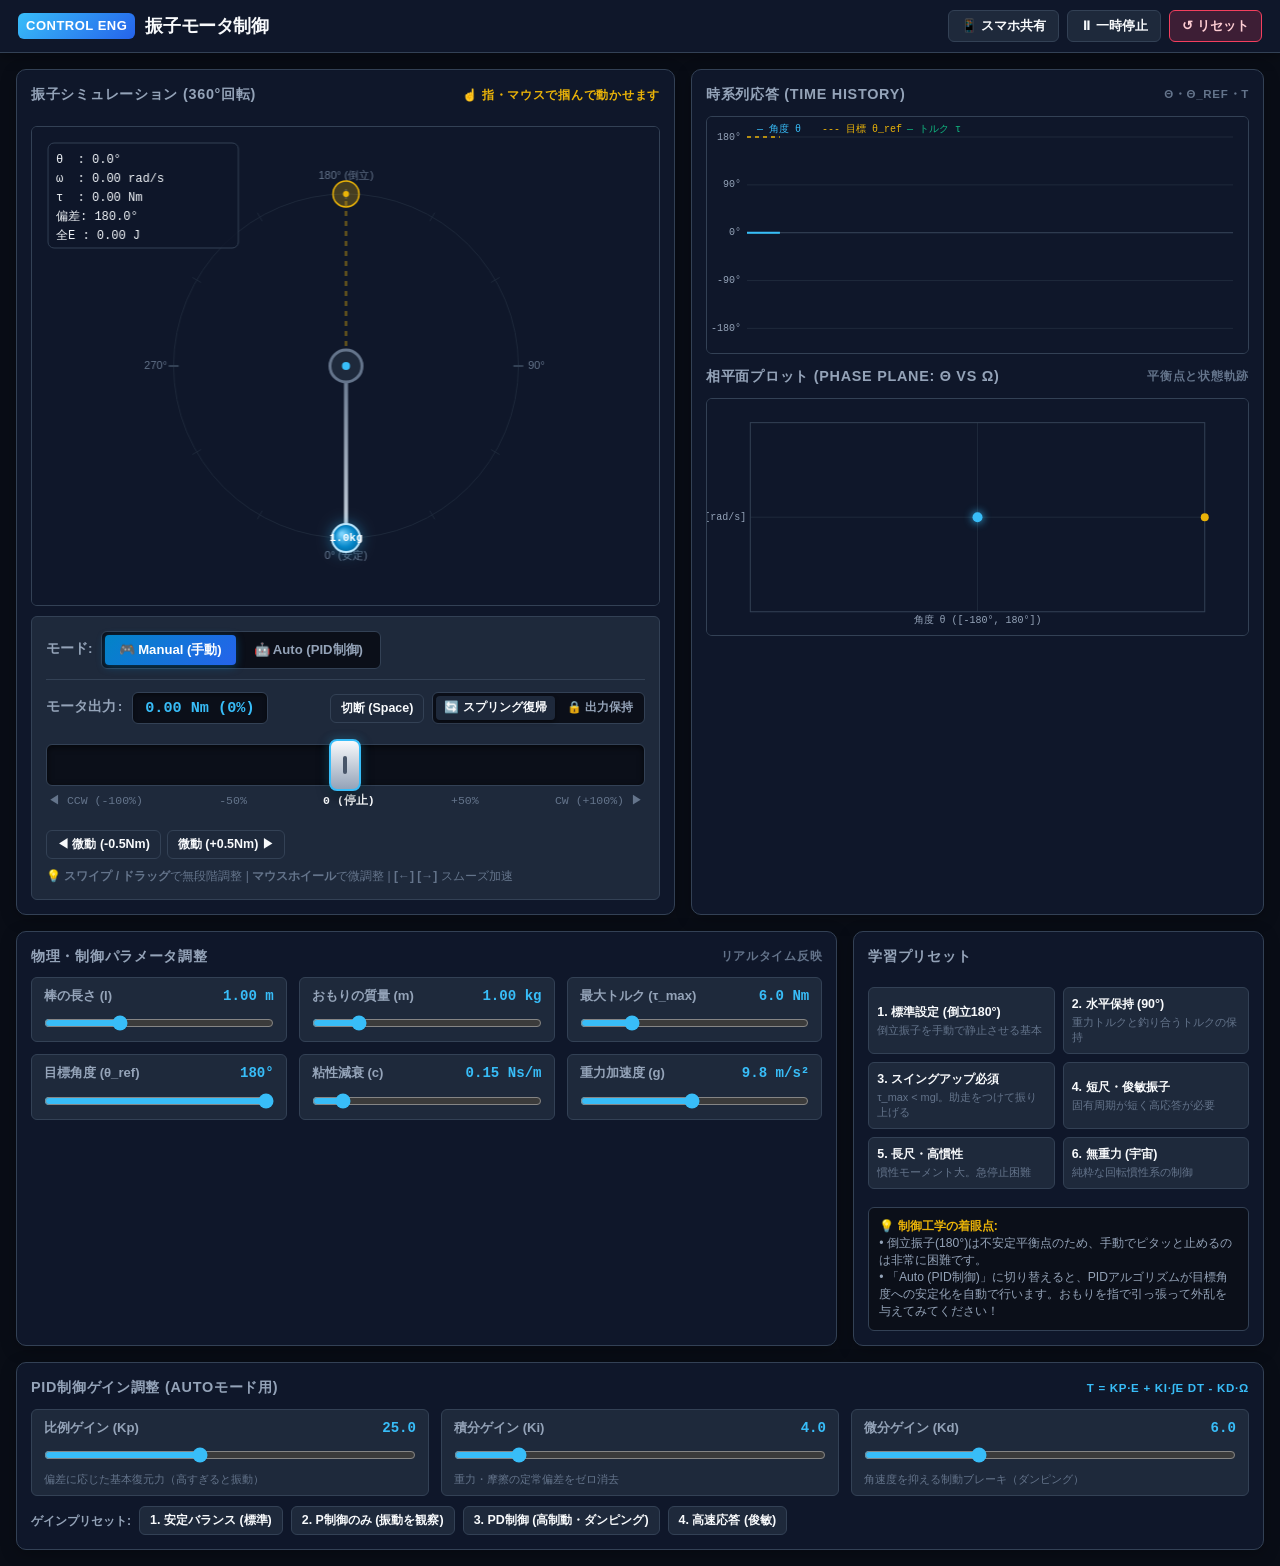
==== standalone.html @ 3f8421bb "feat: Manual / Auto (PID位置制御) モードおよびリアルタイムゲイン調整機能を追加" ====
<!DOCTYPE html>
<html lang="ja">
<head>
    <meta charset="UTF-8">
    <meta name="viewport" content="width=device-width, initial-scale=1.0, maximum-scale=1.0, user-scalable=no">
    <meta name="theme-color" content="#0f172a">
    <title>制御工学学習シミュレータ | 振子モータ制御</title>
    <link rel="manifest" href="manifest.json">
    <style>
/* style.css - 制御工学学習用 振子モータ制御シミュレータ (PC & モバイル完全対応) */

:root {
    --bg-base: #090d16;
    --bg-surface: #0f172a;
    --bg-card: #1e293b;
    --bg-card-hover: #273549;
    --border: #334155;
    --border-highlight: #475569;
    
    --text-primary: #f8fafc;
    --text-secondary: #94a3b8;
    --text-muted: #64748b;

    --accent-blue: #38bdf8;
    --accent-green: #10b981;
    --accent-yellow: #eab308;
    --accent-red: #f43f5e;
    --accent-purple: #c084fc;

    --radius-sm: 6px;
    --radius-md: 10px;
    --radius-lg: 16px;

    --font-mono: "SF Mono", "Fira Code", "Courier New", monospace;
    --font-sans: -apple-system, BlinkMacSystemFont, "Segoe UI", Roboto, "Helvetica Neue", Arial, sans-serif;
}

* {
    box-sizing: border-box;
    margin: 0;
    padding: 0;
    -webkit-tap-highlight-color: transparent;
}

body {
    background-color: var(--bg-base);
    color: var(--text-primary);
    font-family: var(--font-sans);
    min-height: 100vh;
    display: flex;
    flex-direction: column;
    overflow-x: hidden;
    line-height: 1.5;
    touch-action: manipulation;
}

/* ヘッダー */
header {
    background: var(--bg-surface);
    border-bottom: 1px solid var(--border);
    padding: 10px 18px;
    display: flex;
    justify-content: space-between;
    align-items: center;
    box-shadow: 0 4px 12px rgba(0, 0, 0, 0.3);
    position: sticky;
    top: 0;
    z-index: 100;
}

.logo-container {
    display: flex;
    align-items: center;
    gap: 10px;
}

.logo-badge {
    background: linear-gradient(135deg, var(--accent-blue), #2563eb);
    color: #ffffff;
    font-weight: 800;
    font-size: 13px;
    padding: 3px 8px;
    border-radius: var(--radius-sm);
    letter-spacing: 0.5px;
}

h1 {
    font-size: 1.15rem;
    font-weight: 700;
    letter-spacing: -0.02em;
}

.header-actions {
    display: flex;
    gap: 8px;
    align-items: center;
}

.btn {
    background: var(--bg-card);
    color: var(--text-primary);
    border: 1px solid var(--border);
    padding: 6px 12px;
    border-radius: var(--radius-sm);
    font-size: 0.82rem;
    font-weight: 600;
    cursor: pointer;
    transition: all 0.15s ease;
    display: inline-flex;
    align-items: center;
    gap: 6px;
    user-select: none;
}

.btn:hover {
    background: var(--bg-card-hover);
    border-color: var(--border-highlight);
}

.btn:active {
    transform: translateY(1px);
}

.btn-primary {
    background: #0284c7;
    border-color: #38bdf8;
}

.btn-danger {
    background: rgba(244, 63, 94, 0.2);
    border-color: var(--accent-red);
    color: #fecdd3;
}

/* モーダル */
.modal-backdrop {
    position: fixed;
    top: 0;
    left: 0;
    width: 100vw;
    height: 100vh;
    background: rgba(0, 0, 0, 0.7);
    backdrop-filter: blur(4px);
    display: flex;
    justify-content: center;
    align-items: center;
    z-index: 1000;
}

.modal-card {
    background: var(--bg-surface);
    border: 1px solid var(--border);
    border-radius: var(--radius-md);
    padding: 20px;
    max-width: 360px;
    width: 90%;
    box-shadow: 0 10px 30px rgba(0, 0, 0, 0.6);
}

.modal-header {
    display: flex;
    justify-content: space-between;
    align-items: center;
    margin-bottom: 12px;
}

.btn-close {
    background: transparent;
    border: none;
    color: var(--text-muted);
    font-size: 1.4rem;
    cursor: pointer;
    line-height: 1;
}

.btn-close:hover {
    color: var(--text-primary);
}

.qr-image-wrapper {
    display: flex;
    justify-content: center;
    align-items: center;
    padding: 10px;
}

/* モバイル用タブナビゲーション（スマホ表示時に表示） */
.mobile-nav-tabs {
    display: none;
    background: var(--bg-surface);
    border-bottom: 1px solid var(--border);
    padding: 6px 12px;
    gap: 6px;
    position: sticky;
    top: 53px;
    z-index: 90;
}

.mobile-tab-btn {
    flex: 1;
    padding: 8px 4px;
    font-size: 0.85rem;
    font-weight: 700;
    background: transparent;
    border: 1px solid transparent;
    color: var(--text-secondary);
    border-radius: var(--radius-sm);
    cursor: pointer;
    text-align: center;
    transition: all 0.15s ease;
}

.mobile-tab-btn.active {
    background: var(--bg-card);
    border-color: var(--accent-blue);
    color: var(--accent-blue);
    box-shadow: 0 2px 8px rgba(0, 0, 0, 0.3);
}

/* メインレイアウト */
.app-container {
    flex: 1;
    display: grid;
    grid-template-columns: 1.15fr 1fr;
    grid-template-rows: auto auto;
    gap: 16px;
    padding: 16px;
    max-width: 1600px;
    margin: 0 auto;
    width: 100%;
}

/* カード共通 */
.card {
    background: var(--bg-surface);
    border: 1px solid var(--border);
    border-radius: var(--radius-md);
    padding: 14px;
    display: flex;
    flex-direction: column;
    box-shadow: 0 4px 16px rgba(0, 0, 0, 0.25);
    position: relative;
    overflow: hidden;
}

.card-title {
    font-size: 0.9rem;
    font-weight: 700;
    color: var(--text-secondary);
    text-transform: uppercase;
    letter-spacing: 0.05em;
    margin-bottom: 10px;
    display: flex;
    justify-content: space-between;
    align-items: center;
}

/* シミュレータエリア */
.sim-section {
    display: flex;
    flex-direction: column;
    gap: 10px;
}

.canvas-wrapper {
    position: relative;
    width: 100%;
    height: 480px;
    background: #0f172a;
    border-radius: var(--radius-sm);
    overflow: hidden;
    border: 1px solid var(--border);
    touch-action: none; /* 指ドラッグ時の画面スクロールを抑止 */
}

canvas#simCanvas {
    width: 100%;
    height: 100%;
    display: block;
    cursor: grab;
}

canvas#simCanvas:active {
    cursor: grabbing;
}

/* トルク操作コントローラー (アナログパドル ＆ スライダー) */
.control-bar {
    background: var(--bg-card);
    border: 1px solid var(--border);
    border-radius: var(--radius-sm);
    padding: 14px;
    display: flex;
    flex-direction: column;
    gap: 12px;
    user-select: none;
}

/* モード切替バー: Manual vs Auto */
.drive-mode-bar {
    display: flex;
    justify-content: space-between;
    align-items: center;
    padding-bottom: 10px;
    border-bottom: 1px solid var(--border);
    flex-wrap: wrap;
    gap: 8px;
}

.drive-toggle-group {
    display: flex;
    gap: 4px;
    background: #0b0f19;
    padding: 3px;
    border-radius: var(--radius-sm);
    border: 1px solid var(--border);
}

.btn-drive {
    background: transparent;
    border: none;
    color: var(--text-secondary);
    padding: 6px 14px;
    border-radius: 4px;
    font-size: 0.82rem;
    font-weight: 700;
    cursor: pointer;
    transition: all 0.15s ease;
}

.btn-drive:hover {
    color: var(--text-primary);
}

.btn-drive.active {
    background: linear-gradient(135deg, #0284c7, #2563eb);
    color: #ffffff;
    box-shadow: 0 2px 8px rgba(2, 132, 199, 0.4);
}

.pid-status-badge {
    display: inline-flex;
    align-items: center;
    gap: 6px;
    font-size: 0.76rem;
    font-weight: 700;
    color: #34d399;
    background: rgba(16, 185, 129, 0.15);
    border: 1px solid rgba(16, 185, 129, 0.4);
    padding: 3px 10px;
    border-radius: 12px;
}

.pulse-dot {
    width: 8px;
    height: 8px;
    background: #10b981;
    border-radius: 50%;
    animation: pulse 1.5s infinite;
}

@keyframes pulse {
    0% { transform: scale(0.95); opacity: 0.8; }
    50% { transform: scale(1.3); opacity: 1; box-shadow: 0 0 8px #10b981; }
    100% { transform: scale(0.95); opacity: 0.8; }
}

.slider-header-row {
    display: flex;
    justify-content: space-between;
    align-items: center;
    flex-wrap: wrap;
    gap: 8px;
}

.slider-title-group {
    display: flex;
    align-items: center;
    gap: 8px;
}

.torque-meter-label {
    font-family: var(--font-mono);
    font-size: 0.85rem;
    font-weight: 700;
    color: var(--text-secondary);
}

.torque-val-badge {
    background: #0b0f19;
    border: 1px solid var(--border);
    color: var(--accent-blue);
    font-family: var(--font-mono);
    font-size: 0.95rem;
    font-weight: 800;
    padding: 4px 12px;
    border-radius: var(--radius-sm);
    min-width: 130px;
    text-align: center;
    box-shadow: inset 0 2px 4px rgba(0, 0, 0, 0.4);
}

.torque-val-badge.ccw {
    color: #34d399;
    border-color: rgba(16, 185, 129, 0.4);
}

.torque-val-badge.cw {
    color: #fb7185;
    border-color: rgba(244, 63, 94, 0.4);
}

.slider-mode-group {
    display: flex;
    align-items: center;
    gap: 8px;
}

.btn-sm {
    padding: 5px 10px;
    font-size: 0.78rem;
}

/* メインのタッチ・ドラッグスライダー領域 */
.slider-touch-area {
    padding: 8px 0;
    cursor: pointer;
    touch-action: none; /* スマホでのスワイプ時にブラウザスクロールをブロック */
}

.slider-track {
    height: 42px;
    background: #0b0f19;
    border-radius: var(--radius-sm);
    position: relative;
    border: 1.5px solid var(--border);
    box-shadow: inset 0 2px 6px rgba(0, 0, 0, 0.6);
    overflow: visible;
}

.slider-zero-line {
    position: absolute;
    left: 50%;
    top: 0;
    bottom: 0;
    width: 2px;
    background: #94a3b8;
    z-index: 2;
    transform: translateX(-50%);
}

.gauge-fill {
    position: absolute;
    top: 0;
    bottom: 0;
    width: 0%;
    left: 50%;
    z-index: 1;
    border-radius: 4px;
}

.gauge-fill.ccw {
    background: linear-gradient(90deg, rgba(5, 150, 105, 0.3), #10b981);
    box-shadow: 0 0 12px rgba(16, 185, 129, 0.5);
}

.gauge-fill.cw {
    background: linear-gradient(270deg, rgba(225, 29, 72, 0.3), #f43f5e);
    box-shadow: 0 0 12px rgba(244, 63, 94, 0.5);
}

/* スライダードラッグつまみ (ノブ) */
.slider-thumb {
    position: absolute;
    top: -6px;
    bottom: -6px;
    width: 32px;
    left: 50%;
    transform: translateX(-50%);
    background: linear-gradient(180deg, #f8fafc, #94a3b8);
    border: 2px solid var(--accent-blue);
    border-radius: 8px;
    box-shadow: 0 4px 12px rgba(0, 0, 0, 0.7), 0 0 10px rgba(56, 189, 248, 0.4);
    cursor: grab;
    z-index: 10;
    display: flex;
    justify-content: center;
    align-items: center;
    transition: transform 0.05s ease, border-color 0.15s ease, box-shadow 0.15s ease;
}

.slider-thumb.dragging {
    cursor: grabbing;
    border-color: #fef08a;
    box-shadow: 0 4px 16px rgba(0, 0, 0, 0.8), 0 0 18px #eab308;
    transform: translateX(-50%) scale(1.08);
}

.thumb-grip {
    width: 4px;
    height: 18px;
    background: #475569;
    border-radius: 2px;
}

.slider-scale-labels {
    display: flex;
    justify-content: space-between;
    font-size: 0.72rem;
    color: var(--text-muted);
    font-family: var(--font-mono);
    margin-top: 6px;
    padding: 0 2px;
}

.slider-footer-row {
    display: flex;
    justify-content: space-between;
    align-items: center;
    flex-wrap: wrap;
    gap: 8px;
    font-size: 0.76rem;
}

.nudge-buttons {
    display: flex;
    gap: 6px;
}

.control-hints {
    color: var(--text-muted);
    font-size: 0.75rem;
}

kbd {
    background: #0b0f19;
    border: 1px solid var(--border);
    padding: 2px 5px;
    border-radius: 4px;
    font-family: var(--font-mono);
    color: var(--text-secondary);
}

/* グラフ・ダッシュボードエリア */
.charts-section {
    display: flex;
    flex-direction: column;
    gap: 12px;
}

.chart-box {
    display: flex;
    flex-direction: column;
    min-height: 240px;
    height: 270px;
}

.chart-canvas-wrapper {
    flex: 1;
    min-height: 200px;
    height: 220px;
    position: relative;
    background: #0f172a;
    border-radius: var(--radius-sm);
    border: 1px solid var(--border);
    overflow: hidden;
}

canvas#timeCanvas, canvas#phaseCanvas {
    position: absolute;
    top: 0;
    left: 0;
    width: 100%;
    height: 100%;
    display: block;
}

/* 下部: パラメータ設定パネル */
.settings-section {
    grid-column: 1 / -1;
    display: grid;
    grid-template-columns: 2fr 1fr;
    gap: 16px;
}

.param-grid {
    display: grid;
    grid-template-columns: repeat(auto-fit, minmax(220px, 1fr));
    gap: 12px;
}

.param-item {
    background: var(--bg-card);
    border: 1px solid var(--border);
    border-radius: var(--radius-sm);
    padding: 8px 12px;
    display: flex;
    flex-direction: column;
    gap: 6px;
}

.param-header {
    display: flex;
    justify-content: space-between;
    align-items: baseline;
}

.param-name {
    font-size: 0.82rem;
    font-weight: 600;
    color: var(--text-secondary);
}

.param-value {
    font-family: var(--font-mono);
    font-size: 0.88rem;
    font-weight: 700;
    color: var(--accent-blue);
}

.param-slider-row {
    display: flex;
    align-items: center;
    gap: 10px;
}

input[type="range"] {
    flex: 1;
    height: 20px;
    accent-color: var(--accent-blue);
    cursor: pointer;
}

/* プリセットパネル */
.preset-panel {
    display: flex;
    flex-direction: column;
    gap: 10px;
}

.preset-list {
    display: grid;
    grid-template-columns: 1fr 1fr;
    gap: 8px;
}

.btn-preset {
    background: var(--bg-card);
    border: 1px solid var(--border);
    color: var(--text-primary);
    padding: 8px;
    border-radius: var(--radius-sm);
    font-size: 0.78rem;
    text-align: left;
    cursor: pointer;
    transition: all 0.15s ease;
}

.btn-preset:hover {
    background: var(--bg-card-hover);
    border-color: var(--accent-blue);
}

.btn-preset .preset-name {
    font-weight: 700;
    display: block;
    margin-bottom: 2px;
}

.btn-preset .preset-desc {
    font-size: 0.68rem;
    color: var(--text-muted);
}

/* モード切り替えスイッチ */
.mode-toggle-group {
    display: flex;
    gap: 4px;
    background: #0b0f19;
    padding: 3px;
    border-radius: var(--radius-sm);
    border: 1px solid var(--border);
}

.btn-mode {
    background: transparent;
    border: none;
    color: var(--text-secondary);
    padding: 4px 8px;
    border-radius: 4px;
    font-size: 0.74rem;
    font-weight: 600;
    cursor: pointer;
}

.btn-mode.active {
    background: var(--bg-card);
    color: var(--text-primary);
    box-shadow: 0 2px 4px rgba(0, 0, 0, 0.4);
}

/* ========================================================
   📱 スマートフォン・タブレット向けレスポンシブスタイル
   ======================================================== */
@media (max-width: 860px) {
    body {
        padding-bottom: 30px;
    }

    header {
        padding: 8px 14px;
    }

    h1 {
        font-size: 1.0rem;
    }

    .mobile-nav-tabs {
        display: flex;
        position: sticky;
        top: 0;
        z-index: 100;
        background: rgba(15, 23, 42, 0.95);
        backdrop-filter: blur(8px);
    }

    .app-container {
        display: flex;
        flex-direction: column;
        gap: 16px;
        padding: 10px;
    }

    /* スマホでも全セクションを常時表示（サイズ0pxバグを根本解決） */
    .tab-section {
        display: flex !important;
        scroll-margin-top: 55px;
    }

    /* シミュレータ画面のスマホ最適化 */
    .canvas-wrapper {
        height: 44vh;
        min-height: 250px;
        max-height: 380px;
    }

    .slider-track {
        height: 46px;
    }

    .slider-thumb {
        width: 38px;
        top: -4px;
        bottom: -4px;
    }

    .slider-footer-row {
        flex-direction: column;
        align-items: stretch;
    }

    .nudge-buttons {
        width: 100%;
    }

    .nudge-buttons .btn {
        flex: 1;
        padding: 8px;
    }

    /* グラフセクションのスマホ最適化 */
    .charts-section {
        gap: 14px;
    }

    .chart-box {
        min-height: 220px;
        height: 240px;
    }

    .chart-canvas-wrapper {
        min-height: 180px;
        height: 190px;
    }

    /* 設定セクションのスマホ最適化 */
    .settings-section {
        display: flex;
        flex-direction: column;
        gap: 12px;
    }

    .preset-list {
        grid-template-columns: 1fr;
    }
}

</style>
</head>
<body>
    <!-- ヘッダー -->
    <header>
        <div class="logo-container">
            <span class="logo-badge">CONTROL ENG</span>
            <h1>振子モータ制御</h1>
        </div>
        <div class="header-actions">
            <button id="btn-share-mobile" class="btn" title="スマホでアクセスするためのQRコードを表示">📱 スマホ共有</button>
            <button id="btn-pause" class="btn">⏸ 一時停止</button>
            <button id="btn-reset" class="btn btn-danger">↺ リセット</button>
        </div>
    </header>

    <!-- スマホ接続用QRコードモーダル -->
    <div id="qr-modal" class="modal-backdrop" style="display: none;">
        <div class="modal-card">
            <div class="modal-header">
                <h3>📱 スマホからアクセス</h3>
                <button id="btn-close-modal" class="btn-close">&times;</button>
            </div>
            <div class="modal-body">
                <p style="font-size: 0.85rem; color: var(--text-secondary); margin-bottom: 12px;">
                    スマートフォンのカメラで以下のQRコードを読み取ると、アプリが開きます。
                </p>
                <div class="qr-image-wrapper">
                    <img id="qr-code-img" src="" alt="QR Code" style="width: 180px; height: 180px; border-radius: 8px; background: #ffffff; padding: 6px;">
                </div>
                <div style="margin-top: 12px; display: flex; flex-direction: column; gap: 6px;">
                    <span style="font-size: 0.75rem; color: var(--text-muted);">接続URL:</span>
                    <div style="display: flex; gap: 6px;">
                        <input id="share-url-input" type="text" readonly style="flex: 1; background: #0b0f19; border: 1px solid var(--border); color: var(--text-primary); padding: 6px 10px; border-radius: 4px; font-family: var(--font-mono); font-size: 0.8rem;">
                        <button id="btn-copy-url" class="btn">コピー</button>
                    </div>
                </div>
                <div style="margin-top: 14px; padding: 8px 10px; background: #0b0f19; border-radius: 6px; font-size: 0.75rem; color: var(--text-muted); line-height: 1.4;">
                    ※ 同じWi-Fi（家庭内や大学・研究室）に接続しているスマホからアクセス可能です。<br>
                    ※ GitHub Pages等にアップロードすると、世界中どこからでもアクセスできるようになります。
                </div>
            </div>
        </div>
    </div>

    <!-- モバイル用ナビゲーションタブ（スマホ画面で表示） -->
    <nav class="mobile-nav-tabs">
        <button class="mobile-tab-btn active" data-tab="sim">🎮 振子操作</button>
        <button class="mobile-tab-btn" data-tab="charts">📈 応答グラフ</button>
        <button class="mobile-tab-btn" data-tab="settings">⚙️ 設定</button>
    </nav>

    <!-- メインコンテンツ -->
    <main class="app-container">
        <!-- セクション 1: 振子シミュレータ本体 -->
        <section id="tab-sim" class="card sim-section tab-section tab-active">
            <div class="card-title">
                <span>振子シミュレーション (360°回転)</span>
                <span style="font-size: 0.75rem; color: var(--accent-yellow);">☝️ 指・マウスで掴んで動かせます</span>
            </div>

            <!-- Canvas -->
            <div class="canvas-wrapper">
                <canvas id="simCanvas"></canvas>
            </div>

            <!-- トルク操作パネル (Manual / Auto PID ＆ アナログ連続スライダー) -->
            <div class="control-bar">
                <!-- モード切替バー: Manual (手動) vs Auto (PID自動制御) -->
                <div class="drive-mode-bar">
                    <div style="display: flex; align-items: center; gap: 8px;">
                        <span style="font-size: 0.85rem; font-weight: 700; color: var(--text-secondary);">モード:</span>
                        <div class="drive-toggle-group">
                            <button id="drive-manual" class="btn-drive active" title="人間による手動操作">🎮 Manual (手動)</button>
                            <button id="drive-auto" class="btn-drive" title="PIDコントローラによる目標角度への自動位置制御">🤖 Auto (PID制御)</button>
                        </div>
                    </div>
                    <div id="pid-status-badge" class="pid-status-badge" style="display: none;">
                        <span class="pulse-dot"></span> PID稼働中
                    </div>
                </div>

                <!-- ステータス ＆ 設定ヘッダー -->
                <div class="slider-header-row">
                    <div class="slider-title-group">
                        <span class="torque-meter-label">モータ出力:</span>
                        <span id="torque-val-text" class="torque-val-badge">0.00 Nm (0%)</span>
                    </div>

                    <div class="slider-mode-group">
                        <button id="btn-zero" class="btn btn-sm" title="トルクを即座にゼロにします">切断 (Space)</button>
                        <div class="mode-toggle-group" id="manual-mode-toggles">
                            <button id="mode-spring" class="btn-mode active" title="指・マウスを離すと中央(0Nm)に戻るジョイスティック風操作">🔄 スプリング復帰</button>
                            <button id="mode-hold" class="btn-mode" title="指・マウスを離してもその出力を保持するスロットル操作">🔒 出力保持</button>
                        </div>
                    </div>
                </div>

                <!-- メイン: インタラクティブ・アナログパドル（ドラッグ・スワイプ領域） -->
                <div class="slider-touch-area" id="torque-slider-area" title="マウスドラッグまたは指スワイプで連続的にトルクを調整できます">
                    <div class="slider-track" id="torque-slider-track">
                        <div class="slider-zero-line"></div>
                        <div id="gauge-fill" class="gauge-fill"></div>
                        <div id="torque-slider-thumb" class="slider-thumb">
                            <div class="thumb-grip"></div>
                        </div>
                    </div>

                    <!-- スケール目盛り -->
                    <div class="slider-scale-labels">
                        <span>◀ CCW (-100%)</span>
                        <span>-50%</span>
                        <span style="color: var(--text-primary); font-weight: 700;">0 (停止)</span>
                        <span>+50%</span>
                        <span>CW (+100%) ▶</span>
                    </div>
                </div>

                <!-- 補助ボタン & ヒント -->
                <div class="slider-footer-row">
                    <div class="nudge-buttons">
                        <button id="btn-nudge-left" class="btn btn-sm" title="少し左回転トルクを増やす">◀ 微動 (-0.5Nm)</button>
                        <button id="btn-nudge-right" class="btn btn-sm" title="少し右回転トルクを増やす">微動 (+0.5Nm) ▶</button>
                    </div>
                    <div class="control-hints">
                        💡 <b>スワイプ / ドラッグ</b>で無段階調整 | <b>マウスホイール</b>で微調整 | <b>[←] [→]</b> スムーズ加速
                    </div>
                </div>
            </div>
        </section>

        <!-- セクション 2: 制御工学ダッシュボード（時系列グラフ ＆ 相平面） -->
        <section id="tab-charts" class="card charts-section tab-section">
            <div class="chart-box">
                <div class="card-title">
                    <span>時系列応答 (Time History)</span>
                    <span style="font-size: 0.72rem; color: var(--text-muted);">θ・θ_ref・τ</span>
                </div>
                <div class="chart-canvas-wrapper">
                    <canvas id="timeCanvas"></canvas>
                </div>
            </div>

            <div class="chart-box">
                <div class="card-title">
                    <span>相平面プロット (Phase Plane: θ vs ω)</span>
                    <span style="font-size: 0.72rem; color: var(--text-muted);">平衡点と状態軌跡</span>
                </div>
                <div class="chart-canvas-wrapper">
                    <canvas id="phaseCanvas"></canvas>
                </div>
            </div>
        </section>

        <!-- セクション 3: パラメータ設定 & プリセット & 解説 -->
        <section id="tab-settings" class="settings-section tab-section">
            <!-- パラメータ変更スライダー -->
            <div class="card">
                <div class="card-title">
                    <span>物理・制御パラメータ調整</span>
                    <span style="font-size: 0.72rem; color: var(--text-muted);">リアルタイム反映</span>
                </div>
                <div class="param-grid">
                    <!-- 長さ l -->
                    <div class="param-item">
                        <div class="param-header">
                            <span class="param-name">棒の長さ (l)</span>
                            <span id="val-l" class="param-value">1.00 m</span>
                        </div>
                        <div class="param-slider-row">
                            <input id="param-l" type="range" min="0.3" max="2.5" step="0.05" value="1.0">
                        </div>
                    </div>

                    <!-- 質量 m -->
                    <div class="param-item">
                        <div class="param-header">
                            <span class="param-name">おもりの質量 (m)</span>
                            <span id="val-m" class="param-value">1.00 kg</span>
                        </div>
                        <div class="param-slider-row">
                            <input id="param-m" type="range" min="0.1" max="5.0" step="0.1" value="1.0">
                        </div>
                    </div>

                    <!-- 最大トルク tauMax -->
                    <div class="param-item">
                        <div class="param-header">
                            <span class="param-name">最大トルク (τ_max)</span>
                            <span id="val-tauMax" class="param-value">8.0 Nm</span>
                        </div>
                        <div class="param-slider-row">
                            <input id="param-tauMax" type="range" min="1.0" max="25.0" step="0.5" value="8.0">
                        </div>
                    </div>

                    <!-- 目標角度 targetDeg -->
                    <div class="param-item">
                        <div class="param-header">
                            <span class="param-name">目標角度 (θ_ref)</span>
                            <span id="val-targetDeg" class="param-value">180°</span>
                        </div>
                        <div class="param-slider-row">
                            <input id="param-targetDeg" type="range" min="-180" max="180" step="5" value="180">
                        </div>
                    </div>

                    <!-- 粘性減衰 c -->
                    <div class="param-item">
                        <div class="param-header">
                            <span class="param-name">粘性減衰 (c)</span>
                            <span id="val-c" class="param-value">0.15 Ns/m</span>
                        </div>
                        <div class="param-slider-row">
                            <input id="param-c" type="range" min="0.0" max="1.5" step="0.02" value="0.15">
                        </div>
                    </div>

                    <!-- 重力加速度 g -->
                    <div class="param-item">
                        <div class="param-header">
                            <span class="param-name">重力加速度 (g)</span>
                            <span id="val-g" class="param-value">9.8 m/s²</span>
                        </div>
                        <div class="param-slider-row">
                            <input id="param-g" type="range" min="0.0" max="20.0" step="0.2" value="9.8">
                        </div>
                    </div>
                </div>
            </div>

            <!-- プリセット & 制御工学ヒント -->
            <div class="card preset-panel">
                <div class="card-title">
                    <span>学習プリセット</span>
                </div>
                <div class="preset-list">
                    <button class="btn-preset" data-preset="default">
                        <span class="preset-name">1. 標準設定 (倒立180°)</span>
                        <span class="preset-desc">倒立振子を手動で静止させる基本</span>
                    </button>
                    <button class="btn-preset" data-preset="pendulum90">
                        <span class="preset-name">2. 水平保持 (90°)</span>
                        <span class="preset-desc">重力トルクと釣り合うトルクの保持</span>
                    </button>
                    <button class="btn-preset" data-preset="lowTorque">
                        <span class="preset-name">3. スイングアップ必須</span>
                        <span class="preset-desc">τ_max &lt; mgl。助走をつけて振り上げる</span>
                    </button>
                    <button class="btn-preset" data-preset="fastShort">
                        <span class="preset-name">4. 短尺・俊敏振子</span>
                        <span class="preset-desc">固有周期が短く高応答が必要</span>
                    </button>
                    <button class="btn-preset" data-preset="heavyLong">
                        <span class="preset-name">5. 長尺・高慣性</span>
                        <span class="preset-desc">慣性モーメント大。急停止困難</span>
                    </button>
                    <button class="btn-preset" data-preset="zeroG">
                        <span class="preset-name">6. 無重力 (宇宙)</span>
                        <span class="preset-desc">純粋な回転慣性系の制御</span>
                    </button>
                </div>

                <div style="margin-top: 8px; padding: 10px; background: #0b0f19; border-radius: var(--radius-sm); border: 1px solid var(--border); font-size: 0.76rem; color: var(--text-secondary); line-height: 1.4;">
                    <strong style="color: var(--accent-yellow);">💡 制御工学の着眼点:</strong><br>
                    • 倒立振子(180°)は不安定平衡点のため、手動でピタッと止めるのは非常に困難です。<br>
                    • 「Auto (PID制御)」に切り替えると、PIDアルゴリズムが目標角度への安定化を自動で行います。おもりを指で引っ張って外乱を与えてみてください！
                </div>
            </div>

            <!-- PID制御パラメータ調整カード -->
            <div class="card pid-panel" style="grid-column: 1 / -1;">
                <div class="card-title">
                    <span>PID制御ゲイン調整 (Autoモード用)</span>
                    <span style="font-size: 0.72rem; color: var(--accent-blue);">τ = Kp·e + Ki·∫e dt - Kd·ω</span>
                </div>
                <div class="param-grid">
                    <!-- Kp -->
                    <div class="param-item">
                        <div class="param-header">
                            <span class="param-name">比例ゲイン (Kp)</span>
                            <span id="val-kp" class="param-value">25.0</span>
                        </div>
                        <div class="param-slider-row">
                            <input id="param-kp" type="range" min="0.0" max="60.0" step="1.0" value="25.0">
                        </div>
                        <span style="font-size: 0.68rem; color: var(--text-muted);">偏差に応じた基本復元力（高すぎると振動）</span>
                    </div>

                    <!-- Ki -->
                    <div class="param-item">
                        <div class="param-header">
                            <span class="param-name">積分ゲイン (Ki)</span>
                            <span id="val-ki" class="param-value">4.0</span>
                        </div>
                        <div class="param-slider-row">
                            <input id="param-ki" type="range" min="0.0" max="25.0" step="0.5" value="4.0">
                        </div>
                        <span style="font-size: 0.68rem; color: var(--text-muted);">重力・摩擦の定常偏差をゼロ消去</span>
                    </div>

                    <!-- Kd -->
                    <div class="param-item">
                        <div class="param-header">
                            <span class="param-name">微分ゲイン (Kd)</span>
                            <span id="val-kd" class="param-value">6.0</span>
                        </div>
                        <div class="param-slider-row">
                            <input id="param-kd" type="range" min="0.0" max="20.0" step="0.5" value="6.0">
                        </div>
                        <span style="font-size: 0.68rem; color: var(--text-muted);">角速度を抑える制動ブレーキ（ダンピング）</span>
                    </div>
                </div>

                <!-- PIDゲインプリセット -->
                <div style="margin-top: 10px; display: flex; gap: 8px; flex-wrap: wrap; align-items: center;">
                    <span style="font-size: 0.76rem; color: var(--text-secondary); font-weight: 700;">ゲインプリセット:</span>
                    <button class="btn btn-sm btn-pid-preset" data-kp="25" data-ki="4" data-kd="6">1. 安定バランス (標準)</button>
                    <button class="btn btn-sm btn-pid-preset" data-kp="20" data-ki="0" data-kd="0">2. P制御のみ (振動を観察)</button>
                    <button class="btn btn-sm btn-pid-preset" data-kp="25" data-ki="0" data-kd="8">3. PD制御 (高制動・ダンピング)</button>
                    <button class="btn btn-sm btn-pid-preset" data-kp="45" data-ki="6" data-kd="9">4. 高速応答 (俊敏)</button>
                </div>
            </div>
        </section>
    </main>

    <!-- メインスクリプト -->
    <script>
/**
 * physics.js - 振子とモータの物理モデルおよび数値計算（RK4）
 * 
 * 運動方程式:
 *   J * d2θ/dt2 + c * dθ/dt + m * g * l * sin(θ) = τ
 * ここで、棒の質量を無視した場合の慣性モーメント J = m * l^2
 *   d2θ/dt2 = (τ - c * dθ/dt - m * g * l * sin(θ)) / (m * l^2)
 *
 * 角度規約:
 *   θ = 0 rad (0°)     : 鉛直下向き（自然な安定釣り合い点）
 *   θ = π rad (180°)   : 鉛直上向き（倒立状態、不安定釣り合い点）
 *   反時計回り (CCW)   : 正方向 (+)
 *   時計回り (CW)     : 負方向 (-)
 */

class PendulumPhysics {
    constructor() {
        // 物理パラメータ初期値
        this.l = 1.0;            // 棒の長さ [m]
        this.m = 1.0;            // 先端質量 [kg]
        this.g = 9.80665;        // 重力加速度 [m/s^2]
        this.c = 0.15;           // 粘性減衰係数 [N*m*s/rad]
        this.tauMax = 6.0;       // モーター最大トルク [N*m]
        this.targetAngleDeg = 180; // 目標角度 [deg] (初期値: 倒立振子)

        // 状態変数
        this.theta = 0.0;        // 振子角度 [rad] (多回転対応、連続値)
        this.omega = 0.0;        // 角速度 [rad/s]
        this.alpha = 0.0;        // 角加速度 [rad/s^2]
        this.tau = 0.0;          // 現在の印加トルク [N*m]

        // シミュレーション時刻
        this.time = 0.0;
    }

    /**
     * 慣性モーメント J = m * l^2 [kg*m^2]
     */
    get J() {
        return Math.max(0.001, this.m * this.l * this.l);
    }

    /**
     * 重力による最大トルク m * g * l [N*m]
     * (トルクがこれ未満だと最下点から一発で倒立に持ち上げられず、スイングアップが必要になる)
     */
    get gravityTorqueMax() {
        return this.m * this.g * this.l;
    }

    /**
     * 現在の角加速度を計算（状態微分関数）
     * @param {number} theta 角度 [rad]
     * @param {number} omega 角速度 [rad/s]
     * @param {number} tau 印加トルク [N*m]
     * @returns {number} 角加速度 alpha [rad/s^2]
     */
    computeAlpha(theta, omega, tau) {
        // トルクのサチュレーション（モーター最大トルク制限）
        const clampedTau = Math.max(-this.tauMax, Math.min(this.tauMax, tau));
        
        // 運動方程式: d2θ/dt2 = (τ - c*ω - m*g*l*sin(θ)) / J
        const torqueGravity = -this.m * this.g * this.l * Math.sin(theta);
        const torqueDamping = -this.c * omega;
        const totalTorque = clampedTau + torqueDamping + torqueGravity;

        return totalTorque / this.J;
    }

    /**
     * 4次ルンゲ＝クッタ法（Runge-Kutta 4th Order）による数値積分
     * @param {number} dt 時間刻み [s]
     * @param {number} appliedTau 操作入力トルク [N*m]
     */
    stepRK4(dt, appliedTau) {
        // トルクを記録
        this.tau = Math.max(-this.tauMax, Math.min(this.tauMax, appliedTau));

        const th0 = this.theta;
        const om0 = this.omega;
        const tau = this.tau;

        // k1
        const k1_th = om0;
        const k1_om = this.computeAlpha(th0, om0, tau);

        // k2
        const th_k2 = th0 + 0.5 * dt * k1_th;
        const om_k2 = om0 + 0.5 * dt * k1_om;
        const k2_th = om_k2;
        const k2_om = this.computeAlpha(th_k2, om_k2, tau);

        // k3
        const th_k3 = th0 + 0.5 * dt * k2_th;
        const om_k3 = om0 + 0.5 * dt * k2_om;
        const k3_th = om_k3;
        const k3_om = this.computeAlpha(th_k3, om_k3, tau);

        // k4
        const th_k4 = th0 + dt * k3_th;
        const om_k4 = om0 + dt * k3_om;
        const k4_th = om_k4;
        const k4_om = this.computeAlpha(th_k4, om_k4, tau);

        // 状態更新
        this.theta += (dt / 6.0) * (k1_th + 2.0 * k2_th + 2.0 * k3_th + k4_th);
        this.omega += (dt / 6.0) * (k1_om + 2.0 * k2_om + 2.0 * k3_om + k4_om);
        this.alpha = this.computeAlpha(this.theta, this.omega, this.tau);
        this.time += dt;
    }

    /**
     * サブステップによる安定した時間発展
     * @param {number} totalDt 進める合計時間 [s]
     * @param {number} appliedTau 操作トルク [N*m]
     */
    update(totalDt, appliedTau) {
        // 刻み幅を小さく分割して積分精度を保つ（sub-stepping）
        const subDt = 0.002; // 2ms刻み
        let remaining = totalDt;
        while (remaining > 0) {
            const dt = Math.min(remaining, subDt);
            this.stepRK4(dt, appliedTau);
            remaining -= dt;
        }
    }

    /**
     * 状態のリセット
     * @param {number} initialThetaDeg 初期角度 [deg]
     * @param {number} initialOmega 初期角速度 [rad/s]
     */
    reset(initialThetaDeg = 0, initialOmega = 0) {
        this.theta = (initialThetaDeg * Math.PI) / 180.0;
        this.omega = initialOmega;
        this.alpha = 0.0;
        this.tau = 0.0;
        this.time = 0.0;
    }

    /**
     * 角度を [-π, π] または [-180°, 180°] の範囲に正規化
     * @param {number} angleRad 角度 [rad]
     * @returns {number} 正規化された角度 [-π, π]
     */
    static normalizeAngle(angleRad) {
        let a = angleRad % (2 * Math.PI);
        if (a > Math.PI) a -= 2 * Math.PI;
        if (a <= -Math.PI) a += 2 * Math.PI;
        return a;
    }

    /**
     * 目標角度 [rad]
     */
    get targetAngleRad() {
        return (this.targetAngleDeg * Math.PI) / 180.0;
    }

    /**
     * 目標角度との最短角度偏差 e = θ - θ_target [-π, π]
     */
    get angleError() {
        return PendulumPhysics.normalizeAngle(this.theta - this.targetAngleRad);
    }

    /**
     * 目標角度との最短角度偏差 [deg]
     */
    get angleErrorDeg() {
        return (this.angleError * 180.0) / Math.PI;
    }

    /**
     * 正規化された現在角度 [-180°, 180°]
     */
    get normalizedThetaDeg() {
        return (PendulumPhysics.normalizeAngle(this.theta) * 180.0) / Math.PI;
    }

    /**
     * 0°〜360°表記の現在角度
     */
    get theta360Deg() {
        let deg = (this.theta * 180.0) / Math.PI % 360.0;
        if (deg < 0) deg += 360.0;
        return deg;
    }

    /**
     * 運動エネルギー T = 1/2 * J * ω^2 [J]
     */
    get kineticEnergy() {
        return 0.5 * this.J * this.omega * this.omega;
    }

    /**
     * 位置エネルギー V = m * g * l * (1 - cos(θ)) [J] (最下点を 0 J とする)
     */
    get potentialEnergy() {
        return this.m * this.g * this.l * (1.0 - Math.cos(this.theta));
    }

    /**
     * 総力学的エネルギー E = T + V [J]
     */
    get totalEnergy() {
        return this.kineticEnergy + this.potentialEnergy;
    }

    /**
     * 目標姿勢での位置エネルギー [J]
     */
    get targetEnergy() {
        return this.m * this.g * this.l * (1.0 - Math.cos(this.targetAngleRad));
    }
}

/**
 * renderer.js - 振子シミュレーションのCanvas描画（レスポンシブ＆タッチ対応）
 */



class PendulumRenderer {
    /**
     * @param {HTMLCanvasElement} canvas 
     */
    constructor(canvas) {
        this.canvas = canvas;
        this.ctx = canvas.getContext('2d');

        // ピクセル比対応
        this.dpr = window.devicePixelRatio || 1;
        this.resize();

        // 描画スタイル設定
        this.colors = {
            bg: '#0f172a',
            grid: '#1e293b',
            axis: '#334155',
            rod: '#94a3b8',
            bob: '#38bdf8',
            bobGlow: 'rgba(56, 189, 248, 0.4)',
            pivot: '#f8fafc',
            pivotRim: '#475569',
            targetGhost: 'rgba(234, 179, 8, 0.4)',
            targetGhostBob: 'rgba(234, 179, 8, 0.25)',
            targetHighlight: '#eab308',
            torqueCcw: '#10b981',       // 正トルク（緑・反時計回り）
            torqueCw: '#f43f5e',        // 負トルク（赤・時計回り）
            trail: 'rgba(56, 189, 248, 0.15)',
            textMain: '#f1f5f9',
            textMuted: '#64748b',
            dragGlow: 'rgba(234, 179, 8, 0.6)'
        };

        // おもりの軌跡履歴
        this.trail = [];
        this.maxTrailLength = 35;
    }

    /**
     * Canvas解像度のリサイズ調整
     */
    resize() {
        const rect = this.canvas.getBoundingClientRect();
        this.width = rect.width || 300;
        this.height = rect.height || 300;
        this.canvas.width = this.width * this.dpr;
        this.canvas.height = this.height * this.dpr;
        this.ctx.setTransform(this.dpr, 0, 0, this.dpr, 0, 0);
    }

    /**
     * 支点の中心座標と振子の表示長さを計算
     */
    getLayoutMetrics(physics) {
        const w = this.width;
        const h = this.height;
        const pivotX = w * 0.5;
        const pivotY = h * 0.5;

        // 縦横の小さい方に合わせてスケーリング
        const visualScale = Math.min(w, h) * 0.36;
        const visualLength = Math.max(35, physics.l * visualScale);
        const bobRadius = Math.max(14, Math.min(32, 14 * Math.cbrt(physics.m)));

        return { pivotX, pivotY, visualLength, bobRadius };
    }

    /**
     * おもりの現在の画面座標とタッチ当たり判定用半径を取得
     */
    getBobPosition(physics) {
        const { pivotX, pivotY, visualLength, bobRadius } = this.getLayoutMetrics(physics);
        const bx = pivotX + visualLength * Math.sin(physics.theta);
        const by = pivotY + visualLength * Math.cos(physics.theta);
        return { x: bx, y: by, radius: bobRadius, pivotX, pivotY, visualLength };
    }

    /**
     * 画面全体の描画
     * @param {PendulumPhysics} physics 
     * @param {Object} stateStatus 
     */
    draw(physics, stateStatus = {}) {
        const ctx = this.ctx;
        const w = this.width;
        const h = this.height;

        // 背景クリア
        ctx.fillStyle = this.colors.bg;
        ctx.fillRect(0, 0, w, h);

        const { pivotX, pivotY, visualLength, bobRadius } = this.getLayoutMetrics(physics);

        // 背景の分度器ガイド（円形目盛り）
        this.drawAngleDial(pivotX, pivotY, visualLength);

        // 目標角度のゴースト振子
        this.drawTargetGhost(pivotX, pivotY, visualLength, physics);

        // おもりの軌跡を描画
        this.drawTrail();

        // 振子本体（ロッドとおもり）
        this.drawPendulum(pivotX, pivotY, visualLength, bobRadius, physics, stateStatus.isDragging);

        // 支点モーター＆トルクインジケータ
        this.drawMotorPivot(pivotX, pivotY, physics);

        // HUD / ステータス表示
        this.drawHUD(physics, stateStatus);
    }

    /**
     * 背景の角度目盛り盤を描画
     */
    drawAngleDial(cx, cy, radius) {
        const ctx = this.ctx;
        ctx.save();

        // 外周円
        ctx.strokeStyle = this.colors.grid;
        ctx.lineWidth = 1;
        ctx.beginPath();
        ctx.arc(cx, cy, radius, 0, Math.PI * 2);
        ctx.stroke();

        // 目盛り線
        const isSmallScreen = this.width < 450;
        const step = isSmallScreen ? 90 : 30;

        for (let deg = 0; deg < 360; deg += step) {
            const rad = (deg * Math.PI) / 180;
            const sx = cx + Math.sin(rad) * (radius - 5);
            const sy = cy + Math.cos(rad) * (radius - 5);
            const ex = cx + Math.sin(rad) * (radius + 5);
            const ey = cy + Math.cos(rad) * (radius + 5);

            ctx.strokeStyle = (deg % 90 === 0) ? this.colors.axis : this.colors.grid;
            ctx.lineWidth = (deg % 90 === 0) ? 2 : 1;
            ctx.beginPath();
            ctx.moveTo(sx, sy);
            ctx.lineTo(ex, ey);
            ctx.stroke();

            // 0°, 90°, 180°, 270° のラベル
            if (deg % 90 === 0) {
                const tx = cx + Math.sin(rad) * (radius + (isSmallScreen ? 14 : 18));
                const ty = cy + Math.cos(rad) * (radius + (isSmallScreen ? 14 : 18));
                ctx.fillStyle = this.colors.textMuted;
                ctx.font = isSmallScreen ? '10px sans-serif' : '11px sans-serif';
                ctx.textAlign = 'center';
                ctx.textBaseline = 'middle';
                let label = `${deg}°`;
                if (!isSmallScreen) {
                    if (deg === 0) label = '0° (安定)';
                    else if (deg === 180) label = '180° (倒立)';
                }
                ctx.fillText(label, tx, ty);
            }
        }

        ctx.restore();
    }

    /**
     * 目標角度の半透明ゴースト振子を描画
     */
    drawTargetGhost(cx, cy, length, physics) {
        const ctx = this.ctx;
        const targetRad = physics.targetAngleRad;

        const gx = cx + length * Math.sin(targetRad);
        const gy = cy + length * Math.cos(targetRad);

        ctx.save();
        ctx.strokeStyle = this.colors.targetGhost;
        ctx.lineWidth = 2.5;
        ctx.setLineDash([5, 5]);
        ctx.beginPath();
        ctx.moveTo(cx, cy);
        ctx.lineTo(gx, gy);
        ctx.stroke();
        ctx.setLineDash([]);

        const bobRadius = Math.max(12, Math.min(30, 13 * Math.cbrt(physics.m)));
        ctx.fillStyle = this.colors.targetGhostBob;
        ctx.strokeStyle = this.colors.targetHighlight;
        ctx.lineWidth = 1.5;
        ctx.beginPath();
        ctx.arc(gx, gy, bobRadius, 0, Math.PI * 2);
        ctx.fill();
        ctx.stroke();

        ctx.fillStyle = this.colors.targetHighlight;
        ctx.beginPath();
        ctx.arc(gx, gy, 3, 0, Math.PI * 2);
        ctx.fill();

        ctx.restore();
    }

    /**
     * おもりの移動軌跡を描画
     */
    drawTrail() {
        if (this.trail.length < 2) return;
        const ctx = this.ctx;
        ctx.save();
        ctx.beginPath();
        ctx.moveTo(this.trail[0].x, this.trail[0].y);
        for (let i = 1; i < this.trail.length; i++) {
            ctx.lineTo(this.trail[i].x, this.trail[i].y);
        }
        ctx.strokeStyle = this.colors.trail;
        ctx.lineWidth = 2;
        ctx.stroke();
        ctx.restore();
    }

    /**
     * 振子本体を描画
     */
    drawPendulum(cx, cy, length, bobRadius, physics, isDragging = false) {
        const ctx = this.ctx;
        const th = physics.theta;

        const bx = cx + length * Math.sin(th);
        const by = cy + length * Math.cos(th);

        if (!isDragging) {
            this.trail.push({ x: bx, y: by });
            if (this.trail.length > this.maxTrailLength) {
                this.trail.shift();
            }
        }

        ctx.save();

        // ロッド
        const rodGrad = ctx.createLinearGradient(cx, cy, bx, by);
        rodGrad.addColorStop(0, '#64748b');
        rodGrad.addColorStop(1, '#cbd5e1');

        ctx.strokeStyle = rodGrad;
        ctx.lineWidth = 4;
        ctx.beginPath();
        ctx.moveTo(cx, cy);
        ctx.lineTo(bx, by);
        ctx.stroke();

        // ドラッグ中のタッチハイライト
        if (isDragging) {
            ctx.strokeStyle = '#eab308';
            ctx.lineWidth = 3;
            ctx.beginPath();
            ctx.arc(bx, by, bobRadius + 8, 0, Math.PI * 2);
            ctx.stroke();
        }

        // おもりのグローエフェクト
        ctx.shadowColor = isDragging ? this.colors.dragGlow : this.colors.bobGlow;
        ctx.shadowBlur = isDragging ? 22 : 14;

        const bobGrad = ctx.createRadialGradient(
            bx - bobRadius * 0.3, by - bobRadius * 0.3, bobRadius * 0.1,
            bx, by, bobRadius
        );
        bobGrad.addColorStop(0, isDragging ? '#fef08a' : '#7dd3fc');
        bobGrad.addColorStop(0.7, isDragging ? '#eab308' : '#0284c7');
        bobGrad.addColorStop(1, isDragging ? '#ca8a04' : '#0369a1');

        ctx.fillStyle = bobGrad;
        ctx.beginPath();
        ctx.arc(bx, by, bobRadius, 0, Math.PI * 2);
        ctx.fill();

        ctx.strokeStyle = isDragging ? '#fef08a' : '#bae6fd';
        ctx.lineWidth = 2;
        ctx.stroke();

        // 質量ラベル
        ctx.shadowBlur = 0;
        ctx.fillStyle = '#ffffff';
        ctx.font = 'bold 11px monospace';
        ctx.textAlign = 'center';
        ctx.textBaseline = 'middle';
        ctx.fillText(`${physics.m.toFixed(1)}kg`, bx, by);

        ctx.restore();
    }

    /**
     * 支点モーター＆トルク表示
     */
    drawMotorPivot(cx, cy, physics) {
        const ctx = this.ctx;
        ctx.save();

        const pivotRadius = 16;
        const tau = physics.tau;
        const tauRatio = tau / physics.tauMax;

        if (Math.abs(tauRatio) > 0.01) {
            const isCCW = tau > 0;
            const arcRadius = pivotRadius + 12;
            const startAngle = Math.PI * 0.5;
            const angleSpan = Math.abs(tauRatio) * Math.PI * 1.5;
            const endAngle = isCCW ? (startAngle - angleSpan) : (startAngle + angleSpan);

            ctx.lineWidth = 5;
            ctx.lineCap = 'round';
            ctx.strokeStyle = isCCW ? this.colors.torqueCcw : this.colors.torqueCw;
            ctx.shadowColor = ctx.strokeStyle;
            ctx.shadowBlur = 8;

            ctx.beginPath();
            ctx.arc(cx, cy, arcRadius, startAngle, endAngle, isCCW);
            ctx.stroke();

            const arrowX = cx + arcRadius * Math.cos(endAngle);
            const arrowY = cy + arcRadius * Math.sin(endAngle);
            const tangent = endAngle + (isCCW ? -Math.PI / 2 : Math.PI / 2);
            const arrowSize = 7;

            ctx.fillStyle = ctx.strokeStyle;
            ctx.beginPath();
            ctx.moveTo(arrowX, arrowY);
            ctx.lineTo(
                arrowX - arrowSize * Math.cos(tangent - Math.PI / 6),
                arrowY - arrowSize * Math.sin(tangent - Math.PI / 6)
            );
            ctx.lineTo(
                arrowX - arrowSize * Math.cos(tangent + Math.PI / 6),
                arrowY - arrowSize * Math.sin(tangent + Math.PI / 6)
            );
            ctx.closePath();
            ctx.fill();
        }

        ctx.shadowBlur = 0;

        ctx.fillStyle = '#1e293b';
        ctx.strokeStyle = '#64748b';
        ctx.lineWidth = 3;
        ctx.beginPath();
        ctx.arc(cx, cy, pivotRadius, 0, Math.PI * 2);
        ctx.fill();
        ctx.stroke();

        ctx.fillStyle = '#38bdf8';
        ctx.beginPath();
        ctx.arc(cx, cy, 4, 0, Math.PI * 2);
        ctx.fill();

        ctx.restore();
    }

    /**
     * HUD (現在状態のオーバーレイ表示)
     */
    drawHUD(physics, stateStatus) {
        const ctx = this.ctx;
        ctx.save();

        const isSmallScreen = this.width < 450;
        const pad = isSmallScreen ? 10 : 16;
        const hudW = isSmallScreen ? 150 : 190;
        const hudH = isSmallScreen ? 85 : 105;

        ctx.fillStyle = 'rgba(15, 23, 42, 0.78)';
        ctx.strokeStyle = '#334155';
        ctx.lineWidth = 1;
        ctx.beginPath();
        ctx.roundRect(pad, pad, hudW, hudH, 6);
        ctx.fill();
        ctx.stroke();

        ctx.font = isSmallScreen ? '11px "Courier New", monospace' : '12px "Courier New", monospace';
        ctx.fillStyle = this.colors.textMain;

        const degNorm = physics.normalizedThetaDeg.toFixed(1);
        const omegaVal = physics.omega.toFixed(2);
        const tauVal = physics.tau.toFixed(2);
        const errDeg = Math.abs(physics.angleErrorDeg).toFixed(1);

        const lineStep = isSmallScreen ? 16 : 19;
        let y = pad + (isSmallScreen ? 16 : 20);

        ctx.fillText(`θ  : ${degNorm}°`, pad + 8, y);
        y += lineStep;
        ctx.fillText(`ω  : ${omegaVal} rad/s`, pad + 8, y);
        y += lineStep;
        ctx.fillText(`τ  : ${tauVal} Nm`, pad + 8, y);
        y += lineStep;
        ctx.fillText(`偏差: ${errDeg}°`, pad + 8, y);
        if (!isSmallScreen) {
            y += lineStep;
            ctx.fillText(`全E : ${physics.totalEnergy.toFixed(2)} J`, pad + 8, y);
        }

        // 整定判定ステータス
        if (stateStatus.stabilized) {
            ctx.fillStyle = 'rgba(16, 185, 129, 0.92)';
            const badgeW = isSmallScreen ? 160 : 200;
            const badgeH = isSmallScreen ? 34 : 40;
            ctx.beginPath();
            ctx.roundRect(this.width / 2 - badgeW / 2, isSmallScreen ? 12 : 20, badgeW, badgeH, 18);
            ctx.fill();
            ctx.fillStyle = '#ffffff';
            ctx.font = isSmallScreen ? 'bold 15px sans-serif' : 'bold 17px sans-serif';
            ctx.textAlign = 'center';
            ctx.textBaseline = 'middle';
            ctx.fillText('★ STABILIZED! ★', this.width / 2, (isSmallScreen ? 12 : 20) + badgeH / 2);
        } else if (stateStatus.holdingProgress > 0) {
            const barW = isSmallScreen ? 140 : 180;
            const barH = 12;
            const barX = this.width / 2 - barW / 2;
            const barY = isSmallScreen ? 20 : 24;

            ctx.fillStyle = 'rgba(30, 41, 59, 0.8)';
            ctx.beginPath();
            ctx.roundRect(barX, barY, barW, barH, 6);
            ctx.fill();

            const fillW = Math.max(0, Math.min(barW, barW * stateStatus.holdingProgress));
            ctx.fillStyle = '#eab308';
            ctx.beginPath();
            ctx.roundRect(barX, barY, fillW, barH, 6);
            ctx.fill();

            ctx.fillStyle = '#f8fafc';
            ctx.font = 'bold 10px sans-serif';
            ctx.textAlign = 'center';
            ctx.textBaseline = 'bottom';
            ctx.fillText(`安定化維持中... ${(stateStatus.holdingTime).toFixed(1)}s`, this.width / 2, barY - 3);
        }

        ctx.restore();
    }
}

/**
 * charts.js - 制御工学学習用グラフ（時系列応答＆相平面）
 */



class ControlCharts {
    /**
     * @param {HTMLCanvasElement} timeCanvas 
     * @param {HTMLCanvasElement} phaseCanvas 
     */
    constructor(timeCanvas, phaseCanvas) {
        this.timeCanvas = timeCanvas;
        this.phaseCanvas = phaseCanvas;

        this.tCtx = timeCanvas.getContext('2d');
        this.pCtx = phaseCanvas.getContext('2d');

        this.dpr = window.devicePixelRatio || 1;

        // データ履歴バッファ
        this.maxHistory = 400; // 約6〜8秒分のデータ
        this.history = [];     // { t, thetaDeg, targetDeg, omega, tau }

        // 相平面の軌跡履歴
        this.maxPhaseHistory = 300;
        this.phaseHistory = []; // { thetaDeg, omega }

        this.colors = {
            bg: '#0f172a',
            grid: '#1e293b',
            axis: '#334155',
            text: '#94a3b8',
            theta: '#38bdf8',      // 現在角度（シアン）
            target: '#eab308',     // 目標角度（イエロー破線）
            torque: '#10b981',     // トルク（エメラルド）
            omega: '#c084fc',      // 角速度（パープル）
            phaseDot: '#38bdf8',
            phaseLine: 'rgba(56, 189, 248, 0.4)'
        };

        this.resize();

        // スマホ画面や動的レイアウト変更に対応するResizeObserver
        if (window.ResizeObserver) {
            this.resizeObserver = new ResizeObserver(() => {
                this.resize();
            });
            if (this.timeCanvas) this.resizeObserver.observe(this.timeCanvas);
            if (this.phaseCanvas) this.resizeObserver.observe(this.phaseCanvas);
        }
    }

    resize() {
        if (this.timeCanvas) {
            let rect = this.timeCanvas.getBoundingClientRect();
            let w = rect.width;
            let h = rect.height;

            // スマホや非表示からの復帰時のゼロチェック・フォールバック
            if (w <= 0 || h <= 0) {
                const parent = this.timeCanvas.parentElement;
                if (parent) {
                    const pRect = parent.getBoundingClientRect();
                    w = pRect.width || w;
                    h = pRect.height || h;
                }
            }
            if (w <= 0) w = 320;
            if (h <= 0) h = 200;

            this.tWidth = w;
            this.tHeight = h;
            this.timeCanvas.width = w * this.dpr;
            this.timeCanvas.height = h * this.dpr;
            this.tCtx.setTransform(this.dpr, 0, 0, this.dpr, 0, 0);
        }

        if (this.phaseCanvas) {
            let rect = this.phaseCanvas.getBoundingClientRect();
            let w = rect.width;
            let h = rect.height;

            if (w <= 0 || h <= 0) {
                const parent = this.phaseCanvas.parentElement;
                if (parent) {
                    const pRect = parent.getBoundingClientRect();
                    w = pRect.width || w;
                    h = pRect.height || h;
                }
            }
            if (w <= 0) w = 320;
            if (h <= 0) h = 200;

            this.pWidth = w;
            this.pHeight = h;
            this.phaseCanvas.width = w * this.dpr;
            this.phaseCanvas.height = h * this.dpr;
            this.pCtx.setTransform(this.dpr, 0, 0, this.dpr, 0, 0);
        }
    }

    /**
     * 新しいサンプル点を記録
     * @param {PendulumPhysics} physics 
     */
    addSample(physics) {
        const item = {
            t: physics.time,
            thetaDeg: physics.normalizedThetaDeg,
            targetDeg: physics.targetAngleDeg,
            omega: physics.omega,
            tau: physics.tau
        };

        this.history.push(item);
        if (this.history.length > this.maxHistory) {
            this.history.shift();
        }

        this.phaseHistory.push({
            thetaDeg: physics.normalizedThetaDeg,
            omega: physics.omega
        });
        if (this.phaseHistory.length > this.maxPhaseHistory) {
            this.phaseHistory.shift();
        }
    }

    clear() {
        this.history = [];
        this.phaseHistory = [];
    }

    /**
     * 両グラフを更新描画
     * @param {PendulumPhysics} physics 
     */
    render(physics) {
        this.renderTimeHistory(physics);
        this.renderPhasePlane(physics);
    }

    /**
     * 時系列応答グラフ（角度＆目標角度＆トルク）
     */
    renderTimeHistory(physics) {
        if (!this.tWidth || this.tWidth < 20 || !this.tHeight || this.tHeight < 20) {
            this.resize();
        }

        const ctx = this.tCtx;
        const w = this.tWidth || 320;
        const h = this.tHeight || 200;

        ctx.fillStyle = this.colors.bg;
        ctx.fillRect(0, 0, w, h);

        const padLeft = 40;
        const padRight = 15;
        const padTop = 20;
        const padBottom = 25;
        const plotW = w - padLeft - padRight;
        const plotH = h - padTop - padBottom;

        // グリッド（-180°, -90°, 0°, 90°, 180°）
        ctx.strokeStyle = this.colors.grid;
        ctx.lineWidth = 1;
        ctx.fillStyle = this.colors.text;
        ctx.font = '10px monospace';
        ctx.textAlign = 'right';
        ctx.textBaseline = 'middle';

        const degTicks = [-180, -90, 0, 90, 180];
        degTicks.forEach(deg => {
            const y = padTop + plotH * (1.0 - (deg + 180) / 360);
            ctx.beginPath();
            ctx.moveTo(padLeft, y);
            ctx.lineTo(w - padRight, y);
            ctx.stroke();
            ctx.fillText(`${deg}°`, padLeft - 6, y);
        });

        // ゼロ軸の強調
        const zeroY = padTop + plotH * 0.5;
        ctx.strokeStyle = this.colors.axis;
        ctx.beginPath();
        ctx.moveTo(padLeft, zeroY);
        ctx.lineTo(w - padRight, zeroY);
        ctx.stroke();

        // 凡例
        ctx.textAlign = 'left';
        ctx.fillStyle = this.colors.theta;
        ctx.fillText('― 角度 θ', padLeft + 10, padTop - 8);
        ctx.fillStyle = this.colors.target;
        ctx.fillText('--- 目標 θ_ref', padLeft + 75, padTop - 8);
        ctx.fillStyle = this.colors.torque;
        ctx.fillText('― トルク τ', padLeft + 160, padTop - 8);

        if (this.history.length < 2) return;

        // 目標値の破線プロット
        ctx.save();
        ctx.strokeStyle = this.colors.target;
        ctx.lineWidth = 1.5;
        ctx.setLineDash([4, 4]);
        ctx.beginPath();
        for (let i = 0; i < this.history.length; i++) {
            const p = this.history[i];
            const x = padLeft + (i / (this.maxHistory - 1)) * plotW;
            const y = padTop + plotH * (1.0 - (p.targetDeg + 180) / 360);
            if (i === 0) ctx.moveTo(x, y);
            else ctx.lineTo(x, y);
        }
        ctx.stroke();
        ctx.restore();

        // トルクプロット（スケール: ±tauMax を画面下半分にフィット）
        ctx.save();
        ctx.strokeStyle = this.colors.torque;
        ctx.lineWidth = 1.2;
        ctx.beginPath();
        for (let i = 0; i < this.history.length; i++) {
            const p = this.history[i];
            const x = padLeft + (i / (this.maxHistory - 1)) * plotW;
            // トルクは zeroY を中心に ±plotH*0.4 の範囲で描画
            const tNorm = p.tau / Math.max(0.1, physics.tauMax);
            const y = zeroY - tNorm * (plotH * 0.35);
            if (i === 0) ctx.moveTo(x, y);
            else ctx.lineTo(x, y);
        }
        ctx.stroke();
        ctx.restore();

        // 角度 θ プロット
        ctx.save();
        ctx.strokeStyle = this.colors.theta;
        ctx.lineWidth = 2;
        ctx.beginPath();
        let prevNorm = null;
        for (let i = 0; i < this.history.length; i++) {
            const p = this.history[i];
            const x = padLeft + (i / (this.maxHistory - 1)) * plotW;
            const y = padTop + plotH * (1.0 - (p.thetaDeg + 180) / 360);

            // 180°と-180°の境界ジャンプ時は線を途切らせる
            if (prevNorm !== null && Math.abs(p.thetaDeg - prevNorm) > 180) {
                ctx.moveTo(x, y);
            } else if (i === 0) {
                ctx.moveTo(x, y);
            } else {
                ctx.lineTo(x, y);
            }
            prevNorm = p.thetaDeg;
        }
        ctx.stroke();
        ctx.restore();
    }

    /**
     * 相平面（Phase Plane: θ vs dθ/dt）プロット
     */
    renderPhasePlane(physics) {
        if (!this.pWidth || this.pWidth < 20 || !this.pHeight || this.pHeight < 20) {
            this.resize();
        }

        const ctx = this.pCtx;
        const w = this.pWidth || 320;
        const h = this.pHeight || 200;

        ctx.fillStyle = this.colors.bg;
        ctx.fillRect(0, 0, w, h);

        const cx = w * 0.5;
        const cy = h * 0.5;
        const plotRadiusX = w * 0.42;
        const plotRadiusY = h * 0.40;

        // グリッドと軸
        ctx.strokeStyle = this.colors.grid;
        ctx.lineWidth = 1;
        ctx.beginPath();
        // 縦横の十字軸
        ctx.moveTo(cx - plotRadiusX, cy); ctx.lineTo(cx + plotRadiusX, cy);
        ctx.moveTo(cx, cy - plotRadiusY); ctx.lineTo(cx, cy + plotRadiusY);
        ctx.stroke();

        ctx.strokeStyle = this.colors.axis;
        ctx.strokeRect(cx - plotRadiusX, cy - plotRadiusY, plotRadiusX * 2, plotRadiusY * 2);

        // ラベル
        ctx.fillStyle = this.colors.text;
        ctx.font = '10px monospace';
        ctx.textAlign = 'center';
        ctx.textBaseline = 'top';
        ctx.fillText('角度 θ ([-180°, 180°])', cx, cy + plotRadiusY + 4);

        ctx.textAlign = 'right';
        ctx.textBaseline = 'middle';
        ctx.fillText('角速度 ω [rad/s]', cx - plotRadiusX - 4, cy);

        // 角速度の表示レンジ（動的または固定）
        const maxOmega = Math.max(10, Math.abs(physics.omega) * 1.2);

        // 目標点のマーカー（目標角度, ω=0）
        const targetX = cx + (physics.targetAngleDeg / 180.0) * plotRadiusX;
        ctx.fillStyle = this.colors.target;
        ctx.beginPath();
        ctx.arc(targetX, cy, 4, 0, Math.PI * 2);
        ctx.fill();

        if (this.phaseHistory.length < 2) return;

        // 軌跡プロット
        ctx.save();
        ctx.strokeStyle = this.colors.phaseLine;
        ctx.lineWidth = 1.5;
        ctx.beginPath();
        let prevDeg = null;

        for (let i = 0; i < this.phaseHistory.length; i++) {
            const p = this.phaseHistory[i];
            const px = cx + (p.thetaDeg / 180.0) * plotRadiusX;
            const py = cy - (p.omega / maxOmega) * plotRadiusY;

            if (prevDeg !== null && Math.abs(p.thetaDeg - prevDeg) > 180) {
                ctx.moveTo(px, py);
            } else if (i === 0) {
                ctx.moveTo(px, py);
            } else {
                ctx.lineTo(px, py);
            }
            prevDeg = p.thetaDeg;
        }
        ctx.stroke();

        // 最新の現在点
        const currentP = this.phaseHistory[this.phaseHistory.length - 1];
        const curX = cx + (currentP.thetaDeg / 180.0) * plotRadiusX;
        const curY = cy - (currentP.omega / maxOmega) * plotRadiusY;

        ctx.fillStyle = this.colors.phaseDot;
        ctx.shadowColor = '#38bdf8';
        ctx.shadowBlur = 8;
        ctx.beginPath();
        ctx.arc(curX, curY, 5, 0, Math.PI * 2);
        ctx.fill();

        ctx.restore();
    }
}

/**
 * pid.js - 振子位置制御用 PIDコントローラ
 *
 * 制御則:
 *   u(t) = Kp * e(t) + Ki * ∫ e(t) dt - Kd * ω(t)
 * 
 * 特徴:
 * - 角度の360°周期性を考慮した最短偏差 e(t) ∈ [-π, π] の算出
 * - 微分項は角速度 ω を直接フィードバック（微分キック防止＆高S/N比）
 * - モータ最大トルク飽和時のアンチワインドアップ (Anti-windup)
 */



class PIDController {
    constructor() {
        // デフォルトゲイン設定（標準振子 1m, 1kg の倒立・位置決めに最適化）
        this.kp = 25.0; // 比例ゲイン [Nm/rad]
        this.ki = 4.0;  // 積分ゲイン [Nm/(rad*s)]
        this.kd = 6.0;  // 微分ゲイン [Nm*s/rad]

        // 内部状態
        this.integral = 0.0;
        this.maxIntegral = 8.0; // アンチワインドアップ上限
        this.lastError = 0.0;

        // 各項の現在値（デバッグ＆表示用）
        this.pTerm = 0.0;
        this.iTerm = 0.0;
        this.dTerm = 0.0;
        this.output = 0.0;
    }

    /**
     * 積分器と内部状態のリセット
     */
    reset() {
        this.integral = 0.0;
        this.lastError = 0.0;
        this.pTerm = 0.0;
        this.iTerm = 0.0;
        this.dTerm = 0.0;
        this.output = 0.0;
    }

    /**
     * トルク出力を計算
     * @param {number} targetAngleRad 目標角度 [rad]
     * @param {number} currentAngleRad 現在角度 [rad]
     * @param {number} omega 現在角速度 [rad/s]
     * @param {number} dt サンプリング時間 [s]
     * @param {number} tauMax 最大トルク [Nm]
     * @returns {number} 制御出力トルク τ [Nm]
     */
    compute(targetAngleRad, currentAngleRad, omega, dt, tauMax) {
        if (dt <= 0) return 0;

        // 1. 最短角度偏差 e ∈ [-π, π]
        // 正: 目標が反時計回り(CCW)側にある => 正トルクを出して引き上げる
        // 負: 目標が時計回り(CW)側にある => 負トルクを出して引き戻す
        const error = PendulumPhysics.normalizeAngle(targetAngleRad - currentAngleRad);

        // 2. P項 (比例)
        this.pTerm = this.kp * error;

        // 3. I項 (積分 + アンチワインドアップ)
        this.integral += error * dt;
        // 積分上限クリッピング
        this.integral = Math.max(-this.maxIntegral, Math.min(this.maxIntegral, this.integral));
        this.iTerm = this.ki * this.integral;

        // 4. D項 (角速度フィードバック: de/dt = -ω)
        // 角度が増加している時(ω>0)は反対方向のブレーキ(-Kd * ω)をかける
        this.dTerm = -this.kd * omega;

        // 5. 合計制御出力
        let u = this.pTerm + this.iTerm + this.dTerm;

        // 6. 出力サチュレーション
        this.output = Math.max(-tauMax, Math.min(tauMax, u));

        // トルクが飽和している場合は、積分項の増加を抑止（クランピング式アンチワインドアップ）
        if ((u > tauMax && error > 0) || (u < -tauMax && error < 0)) {
            this.integral -= error * dt;
        }

        this.lastError = error;
        return this.output;
    }
}

/**
 * app.js - メインアプリケーション制御・イベントハンドリング・ゲームループ
 * （Manual / Auto PID位置制御、アナログスライダー、スワイプ操作対応）
 */






class PendulumApp {
    constructor() {
        this.physics = new PendulumPhysics();
        this.pid = new PIDController();

        // Canvas要素
        this.simCanvas = document.getElementById('simCanvas');
        this.timeCanvas = document.getElementById('timeCanvas');
        this.phaseCanvas = document.getElementById('phaseCanvas');

        this.renderer = new PendulumRenderer(this.simCanvas);
        this.charts = new ControlCharts(this.timeCanvas, this.phaseCanvas);

        // 操作状態
        this.isPaused = false;
        this.driveMode = 'manual'; // 'manual' (手動操作) | 'auto' (PID位置制御)
        this.sliderMode = 'spring'; // 'spring' (離すと0復帰) | 'hold' (出力維持)
        this.appliedTau = 0.0;
        this.isSliderDragging = false;

        this.keyState = {
            ArrowLeft: false,
            ArrowRight: false,
            KeyA: false,
            KeyD: false
        };
        this.keyHoldDurationLeft = 0;
        this.keyHoldDurationRight = 0;

        // 振子おもりのタッチ＆マウスドラッグ状態
        this.isDragging = false;
        this.dragLastAngle = 0;
        this.dragLastTime = 0;

        // 整定判定（ゲーム要素）
        this.holdingTime = 0.0;
        this.requiredHoldTime = 2.0;
        this.stabilized = false;
        this.angleToleranceDeg = 6.0;
        this.omegaTolerance = 0.35;

        // アニメーションループ用タイムスタンプ
        this.lastTimestamp = performance.now();
        this.chartSampleTimer = 0.0;
        this.chartSampleInterval = 0.02;

        // プリセット定義
        this.presets = {
            default: {
                name: '標準設定',
                l: 1.0, m: 1.0, tauMax: 12.0, c: 0.15, g: 9.8, targetDeg: 180,
                desc: '倒立振子(180°)を目指す基本構成'
            },
            pendulum90: {
                name: '水平静止 (90°)',
                l: 1.0, m: 1.0, tauMax: 15.0, c: 0.2, g: 9.8, targetDeg: 90,
                desc: '重力に対抗して90度でキープする'
            },
            lowTorque: {
                name: 'スイングアップ必須',
                l: 1.0, m: 1.0, tauMax: 5.0, c: 0.08, g: 9.8, targetDeg: 180,
                desc: '最大トルク < mgl のため助走が必要'
            },
            heavyLong: {
                name: '長尺・大質量',
                l: 1.8, m: 2.5, tauMax: 25.0, c: 0.25, g: 9.8, targetDeg: 180,
                desc: '大きな慣性モーメントの振子'
            },
            fastShort: {
                name: '短尺・高速',
                l: 0.5, m: 0.5, tauMax: 8.0, c: 0.1, g: 9.8, targetDeg: 180,
                desc: '素早い反応が求められる機敏な振子'
            },
            zeroG: {
                name: '無重力 (宇宙)',
                l: 1.0, m: 1.0, tauMax: 6.0, c: 0.05, g: 0.0, targetDeg: 90,
                desc: '重力のない空間での回転制御'
            }
        };

        this.initDOM();
        this.initEvents();
        this.initSliderEvents();
        this.initDragEvents();
        this.initMobileTabs();
        this.initShareModal();
        this.updateParamUIFromPhysics();
        this.updatePIDUI();

        this.handleResize();
        requestAnimationFrame((t) => this.loop(t));
    }

    initDOM() {
        this.inputs = {
            l: document.getElementById('param-l'),
            lVal: document.getElementById('val-l'),
            m: document.getElementById('param-m'),
            mVal: document.getElementById('val-m'),
            tauMax: document.getElementById('param-tauMax'),
            tauMaxVal: document.getElementById('val-tauMax'),
            targetDeg: document.getElementById('param-targetDeg'),
            targetDegVal: document.getElementById('val-targetDeg'),
            c: document.getElementById('param-c'),
            cVal: document.getElementById('val-c'),
            g: document.getElementById('param-g'),
            gVal: document.getElementById('val-g')
        };

        // PIDパラメータDOM
        this.pidInputs = {
            kp: document.getElementById('param-kp'),
            kpVal: document.getElementById('val-kp'),
            ki: document.getElementById('param-ki'),
            kiVal: document.getElementById('val-ki'),
            kd: document.getElementById('param-kd'),
            kdVal: document.getElementById('val-kd')
        };

        // ドライブモード切替DOM
        this.btnDriveManual = document.getElementById('drive-manual');
        this.btnDriveAuto = document.getElementById('drive-auto');
        this.pidStatusBadge = document.getElementById('pid-status-badge');
        this.manualModeToggles = document.getElementById('manual-mode-toggles');

        // スライダー関連DOM
        this.sliderArea = document.getElementById('torque-slider-area');
        this.sliderTrack = document.getElementById('torque-slider-track');
        this.sliderThumb = document.getElementById('torque-slider-thumb');
        this.gaugeFill = document.getElementById('gauge-fill');
        this.torqueText = document.getElementById('torque-val-text');

        this.btnSpringMode = document.getElementById('mode-spring');
        this.btnHoldMode = document.getElementById('mode-hold');

        this.btnNudgeLeft = document.getElementById('btn-nudge-left');
        this.btnNudgeRight = document.getElementById('btn-nudge-right');
        this.btnZero = document.getElementById('btn-zero');

        this.btnReset = document.getElementById('btn-reset');
        this.btnPause = document.getElementById('btn-pause');
    }

    initEvents() {
        window.addEventListener('resize', () => this.handleResize());

        // ドライブモード切替（Manual vs Auto）
        this.btnDriveManual.addEventListener('click', () => {
            this.setDriveMode('manual');
        });
        this.btnDriveAuto.addEventListener('click', () => {
            this.setDriveMode('auto');
        });

        // キーボード操作
        window.addEventListener('keydown', (e) => this.handleKeyDown(e));
        window.addEventListener('keyup', (e) => this.handleKeyUp(e));

        // ニュートラル切断ボタン
        this.btnZero.addEventListener('click', () => {
            if (this.driveMode === 'auto') this.setDriveMode('manual');
            this.appliedTau = 0.0;
        });

        // 微動ボタン
        const stepVal = 0.5;
        this.btnNudgeLeft.addEventListener('click', () => {
            if (this.driveMode === 'auto') this.setDriveMode('manual');
            this.appliedTau = Math.min(this.physics.tauMax, this.appliedTau + stepVal);
        });
        this.btnNudgeRight.addEventListener('click', () => {
            if (this.driveMode === 'auto') this.setDriveMode('manual');
            this.appliedTau = Math.max(-this.physics.tauMax, this.appliedTau - stepVal);
        });

        // スライダー復帰モード切替
        this.btnSpringMode.addEventListener('click', () => {
            this.setSliderMode('spring');
        });
        this.btnHoldMode.addEventListener('click', () => {
            this.setSliderMode('hold');
        });

        // マウスホイールによる微調整
        const onWheel = (e) => {
            e.preventDefault();
            if (this.driveMode === 'auto') this.setDriveMode('manual');
            const delta = -Math.sign(e.deltaY) * (this.physics.tauMax * 0.04);
            this.appliedTau = Math.max(-this.physics.tauMax, Math.min(this.physics.tauMax, this.appliedTau + delta));
        };

        if (this.sliderArea) {
            this.sliderArea.addEventListener('wheel', onWheel, { passive: false });
        }
        if (this.simCanvas) {
            this.simCanvas.addEventListener('wheel', onWheel, { passive: false });
        }

        // シミュレーション一時停止 / 再開
        this.btnPause.addEventListener('click', () => {
            this.isPaused = !this.isPaused;
            this.btnPause.textContent = this.isPaused ? '▶ 再開' : '⏸ 一時停止';
        });

        // リセット
        this.btnReset.addEventListener('click', () => {
            this.resetSimulation();
        });

        // 物理パラメータスライダー
        const setupSlider = (slider, valDisplay, key, decimals, unit = '', onChange = null) => {
            slider.addEventListener('input', (e) => {
                const val = parseFloat(e.target.value);
                this.physics[key] = val;
                valDisplay.textContent = val.toFixed(decimals) + unit;
                if (onChange) onChange(val);
            });
        };

        setupSlider(this.inputs.l, this.inputs.lVal, 'l', 2, ' m');
        setupSlider(this.inputs.m, this.inputs.mVal, 'm', 2, ' kg');
        setupSlider(this.inputs.tauMax, this.inputs.tauMaxVal, 'tauMax', 1, ' Nm');
        setupSlider(this.inputs.c, this.inputs.cVal, 'c', 2, ' Ns/m');
        setupSlider(this.inputs.g, this.inputs.gVal, 'g', 1, ' m/s²');
        setupSlider(this.inputs.targetDeg, this.inputs.targetDegVal, 'targetAngleDeg', 0, '°', () => {
            this.holdingTime = 0.0;
            this.stabilized = false;
        });

        // PIDパラメータスライダー
        if (this.pidInputs.kp) {
            this.pidInputs.kp.addEventListener('input', (e) => {
                this.pid.kp = parseFloat(e.target.value);
                this.pidInputs.kpVal.textContent = this.pid.kp.toFixed(1);
            });
            this.pidInputs.ki.addEventListener('input', (e) => {
                this.pid.ki = parseFloat(e.target.value);
                this.pidInputs.kiVal.textContent = this.pid.ki.toFixed(1);
            });
            this.pidInputs.kd.addEventListener('input', (e) => {
                this.pid.kd = parseFloat(e.target.value);
                this.pidInputs.kdVal.textContent = this.pid.kd.toFixed(1);
            });
        }

        // PIDプリセットボタン
        document.querySelectorAll('.btn-pid-preset').forEach(btn => {
            btn.addEventListener('click', () => {
                this.pid.kp = parseFloat(btn.dataset.kp);
                this.pid.ki = parseFloat(btn.dataset.ki);
                this.pid.kd = parseFloat(btn.dataset.kd);
                this.updatePIDUI();
                this.pid.reset();
            });
        });

        // 物理プリセットボタン
        document.querySelectorAll('.btn-preset').forEach(btn => {
            btn.addEventListener('click', () => {
                const key = btn.dataset.preset;
                this.applyPreset(key);
            });
        });
    }

    /**
     * ドライブモード切替（Manual vs Auto）
     */
    setDriveMode(mode) {
        this.driveMode = mode;
        this.btnDriveManual.classList.toggle('active', mode === 'manual');
        this.btnDriveAuto.classList.toggle('active', mode === 'auto');

        if (mode === 'auto') {
            this.pidStatusBadge.style.display = 'inline-flex';
            this.pid.reset();
        } else {
            this.pidStatusBadge.style.display = 'none';
        }
    }

    /**
     * インタラクティブ・アナログスライダー（タッチパドル）のイベント処理
     */
    initSliderEvents() {
        if (!this.sliderArea || !this.sliderTrack) return;

        const updateFromPointer = (e) => {
            const rect = this.sliderTrack.getBoundingClientRect();
            let p = (e.clientX - rect.left) / rect.width;
            p = Math.max(0, Math.min(1, p));

            const ratio = (0.5 - p) * 2.0;
            this.appliedTau = ratio * this.physics.tauMax;
        };

        const onPointerDown = (e) => {
            // スライダーを直接操作したら手動モードへ自動移行
            if (this.driveMode === 'auto') {
                this.setDriveMode('manual');
            }

            this.isSliderDragging = true;
            this.sliderThumb.classList.add('dragging');
            try {
                this.sliderArea.setPointerCapture(e.pointerId);
            } catch (err) {}
            updateFromPointer(e);
            e.preventDefault();
        };

        const onPointerMove = (e) => {
            if (!this.isSliderDragging) return;
            updateFromPointer(e);
            e.preventDefault();
        };

        const onPointerUp = (e) => {
            if (this.isSliderDragging) {
                this.isSliderDragging = false;
                this.sliderThumb.classList.remove('dragging');
                try {
                    this.sliderArea.releasePointerCapture(e.pointerId);
                } catch (err) {}
                e.preventDefault();
            }
        };

        this.sliderArea.addEventListener('pointerdown', onPointerDown);
        this.sliderArea.addEventListener('pointermove', onPointerMove);
        this.sliderArea.addEventListener('pointerup', onPointerUp);
        this.sliderArea.addEventListener('pointercancel', onPointerUp);
    }

    setSliderMode(mode) {
        this.sliderMode = mode;
        this.btnSpringMode.classList.toggle('active', mode === 'spring');
        this.btnHoldMode.classList.toggle('active', mode === 'hold');
    }

    /**
     * Canvas上のおもりを指・マウスで掴んでドラッグできる操作（外乱実験にも利用可能）
     */
    initDragEvents() {
        const getCanvasCoord = (e) => {
            const rect = this.simCanvas.getBoundingClientRect();
            const clientX = e.touches ? e.touches[0].clientX : e.clientX;
            const clientY = e.touches ? e.touches[0].clientY : e.clientY;
            return {
                x: clientX - rect.left,
                y: clientY - rect.top
            };
        };

        const onStart = (e) => {
            const pos = getCanvasCoord(e);
            const bobInfo = this.renderer.getBobPosition(this.physics);

            const hitRadius = Math.max(32, bobInfo.radius * 2.0);
            const dist = Math.hypot(pos.x - bobInfo.x, pos.y - bobInfo.y);

            if (dist <= hitRadius) {
                this.isDragging = true;
                this.dragLastAngle = this.physics.theta;
                this.dragLastTime = performance.now();
                if (e.cancelable) e.preventDefault();
            }
        };

        const onMove = (e) => {
            if (!this.isDragging) return;
            if (e.cancelable) e.preventDefault();

            const pos = getCanvasCoord(e);
            const metrics = this.renderer.getLayoutMetrics(this.physics);

            const dx = pos.x - metrics.pivotX;
            const dy = pos.y - metrics.pivotY;

            const targetTheta = Math.atan2(dx, dy);
            const diff = PendulumPhysics.normalizeAngle(targetTheta - this.physics.theta);
            this.physics.theta += diff;

            const now = performance.now();
            const dt = (now - this.dragLastTime) / 1000.0;
            if (dt > 0.005) {
                this.physics.omega = diff / dt;
                this.dragLastAngle = this.physics.theta;
                this.dragLastTime = now;
            }
        };

        const onEnd = (e) => {
            if (this.isDragging) {
                this.isDragging = false;
                this.physics.omega = Math.max(-20, Math.min(20, this.physics.omega));
                if (e.cancelable) e.preventDefault();
            }
        };

        this.simCanvas.addEventListener('mousedown', onStart);
        window.addEventListener('mousemove', onMove);
        window.addEventListener('mouseup', onEnd);

        this.simCanvas.addEventListener('touchstart', onStart, { passive: false });
        window.addEventListener('touchmove', onMove, { passive: false });
        window.addEventListener('touchend', onEnd, { passive: false });
        window.addEventListener('touchcancel', onEnd, { passive: false });
    }

    initMobileTabs() {
        const tabBtns = document.querySelectorAll('.mobile-tab-btn');
        if (!tabBtns.length) return;

        tabBtns.forEach(btn => {
            btn.addEventListener('click', () => {
                const targetTab = btn.dataset.tab;
                tabBtns.forEach(b => b.classList.toggle('active', b === btn));

                const targetElem = document.getElementById(`tab-${targetTab}`);
                if (targetElem) {
                    targetElem.scrollIntoView({ behavior: 'smooth', block: 'start' });
                }

                this.handleResize();
                setTimeout(() => this.handleResize(), 100);
            });
        });

        let scrollTimeout = null;
        window.addEventListener('scroll', () => {
            if (scrollTimeout) return;
            scrollTimeout = setTimeout(() => {
                scrollTimeout = null;
                const sections = ['sim', 'charts', 'settings'].map(id => document.getElementById(`tab-${id}`));
                const scrollPos = window.scrollY + 120;
                for (let i = sections.length - 1; i >= 0; i--) {
                    const sec = sections[i];
                    if (sec && sec.offsetTop <= scrollPos) {
                        const id = sec.id.replace('tab-', '');
                        tabBtns.forEach(b => b.classList.toggle('active', b.dataset.tab === id));
                        break;
                    }
                }
            }, 60);
        }, { passive: true });
    }

    initShareModal() {
        const btnShare = document.getElementById('btn-share-mobile');
        const modal = document.getElementById('qr-modal');
        const btnClose = document.getElementById('btn-close-modal');
        const qrImg = document.getElementById('qr-code-img');
        const urlInput = document.getElementById('share-url-input');
        const btnCopy = document.getElementById('btn-copy-url');

        if (!btnShare || !modal) return;

        const openModal = () => {
            let currentUrl = window.location.href;
            if (currentUrl.startsWith('file://')) {
                currentUrl = 'http://localhost:8000';
            }

            urlInput.value = currentUrl;
            qrImg.src = `https://api.qrserver.com/v1/create-qr-code/?size=240x240&margin=8&data=${encodeURIComponent(currentUrl)}`;

            modal.style.display = 'flex';
        };

        const closeModal = () => {
            modal.style.display = 'none';
        };

        btnShare.addEventListener('click', openModal);
        btnClose.addEventListener('click', closeModal);
        modal.addEventListener('click', (e) => {
            if (e.target === modal) closeModal();
        });

        btnCopy.addEventListener('click', () => {
            urlInput.select();
            navigator.clipboard.writeText(urlInput.value).then(() => {
                const originalText = btnCopy.textContent;
                btnCopy.textContent = '完了!';
                setTimeout(() => { btnCopy.textContent = originalText; }, 1500);
            });
        });
    }

    handleResize() {
        this.renderer.resize();
        this.charts.resize();
    }

    handleKeyDown(e) {
        if (e.target.tagName === 'INPUT') return;

        if (e.code === 'ArrowLeft' || e.code === 'KeyA') {
            if (this.driveMode === 'auto') this.setDriveMode('manual');
            this.keyState.ArrowLeft = true;
            e.preventDefault();
        } else if (e.code === 'ArrowRight' || e.code === 'KeyD') {
            if (this.driveMode === 'auto') this.setDriveMode('manual');
            this.keyState.ArrowRight = true;
            e.preventDefault();
        } else if (e.code === 'Space') {
            if (this.driveMode === 'auto') this.setDriveMode('manual');
            this.appliedTau = 0.0;
            e.preventDefault();
        } else if (e.code === 'KeyR') {
            this.resetSimulation();
            e.preventDefault();
        }
    }

    handleKeyUp(e) {
        if (e.code === 'ArrowLeft' || e.code === 'KeyA') {
            this.keyState.ArrowLeft = false;
        } else if (e.code === 'ArrowRight' || e.code === 'KeyD') {
            this.keyState.ArrowRight = false;
        }
    }

    /**
     * トルク値の更新およびスライダー表示の同期（Manual & Auto PID）
     */
    updateAppliedTorque(dt) {
        if (this.driveMode === 'auto') {
            // Autoモード: PIDコントローラによるトルク自動算出
            const targetRad = this.physics.targetAngleRad;
            const currentRad = this.physics.theta;
            const omega = this.physics.omega;
            const tauPID = this.pid.compute(targetRad, currentRad, omega, dt, this.physics.tauMax);
            this.appliedTau = tauPID;
        } else {
            // Manualモード: キーボード長押しによるスムーズなトルク加減算
            if (this.keyState.ArrowLeft && !this.keyState.ArrowRight) {
                this.keyHoldDurationLeft += dt;
                const rate = Math.min(1.0, this.keyHoldDurationLeft / 0.3);
                this.appliedTau = Math.min(this.physics.tauMax, this.appliedTau + this.physics.tauMax * dt * 2.2 * (0.3 + 0.7 * rate));
            } else {
                this.keyHoldDurationLeft = 0;
            }

            if (this.keyState.ArrowRight && !this.keyState.ArrowLeft) {
                this.keyHoldDurationRight += dt;
                const rate = Math.min(1.0, this.keyHoldDurationRight / 0.3);
                this.appliedTau = Math.max(-this.physics.tauMax, this.appliedTau - this.physics.tauMax * dt * 2.2 * (0.3 + 0.7 * rate));
            } else {
                this.keyHoldDurationRight = 0;
            }

            // スプリング復帰モード時の自動センタリング（離したときスッと0に戻る）
            if (this.sliderMode === 'spring' && !this.isSliderDragging && !this.keyState.ArrowLeft && !this.keyState.ArrowRight) {
                this.appliedTau += (0 - this.appliedTau) * Math.min(1.0, dt * 10.0);
                if (Math.abs(this.appliedTau) < 0.005) {
                    this.appliedTau = 0.0;
                }
            }
        }

        // スライダーUIと数値バッジの同期描画（PID動作中もノブがリアルタイムに駆動）
        const tauMax = Math.max(0.1, this.physics.tauMax);
        const ratio = Math.max(-1.0, Math.min(1.0, this.appliedTau / tauMax));

        const thumbPosPercent = (0.5 - ratio * 0.5) * 100;
        this.sliderThumb.style.left = `${thumbPosPercent}%`;

        if (ratio >= 0) {
            const width = ratio * 50;
            this.gaugeFill.className = 'gauge-fill ccw';
            this.gaugeFill.style.left = `${50 - width}%`;
            this.gaugeFill.style.width = `${width}%`;
            this.torqueText.className = ratio > 0.01 ? 'torque-val-badge ccw' : 'torque-val-badge';
        } else {
            const width = Math.abs(ratio) * 50;
            this.gaugeFill.className = 'gauge-fill cw';
            this.gaugeFill.style.left = '50%';
            this.gaugeFill.style.width = `${width}%`;
            this.torqueText.className = 'torque-val-badge cw';
        }

        const sign = this.appliedTau > 0 ? '+' : '';
        this.torqueText.textContent = `${sign}${this.appliedTau.toFixed(2)} Nm (${sign}${(ratio * 100).toFixed(0)}%)`;
    }

    updateStabilization(dt) {
        if (this.isDragging) {
            this.holdingTime = 0.0;
            this.stabilized = false;
            return;
        }

        const errDeg = Math.abs(this.physics.angleErrorDeg);
        const omega = Math.abs(this.physics.omega);

        if (errDeg <= this.angleToleranceDeg && omega <= this.omegaTolerance) {
            this.holdingTime += dt;
            if (this.holdingTime >= this.requiredHoldTime) {
                this.stabilized = true;
            }
        } else {
            this.holdingTime = Math.max(0, this.holdingTime - dt * 2.0);
            if (this.holdingTime === 0) {
                this.stabilized = false;
            }
        }
    }

    resetSimulation() {
        this.physics.reset(0, 0);
        this.pid.reset();
        this.charts.clear();
        this.appliedTau = 0.0;
        this.holdingTime = 0.0;
        this.stabilized = false;
    }

    applyPreset(presetKey) {
        const p = this.presets[presetKey];
        if (!p) return;

        this.physics.l = p.l;
        this.physics.m = p.m;
        this.physics.tauMax = p.tauMax;
        this.physics.c = p.c;
        this.physics.g = p.g;
        this.physics.targetAngleDeg = p.targetDeg;

        this.updateParamUIFromPhysics();
        this.resetSimulation();
    }

    updateParamUIFromPhysics() {
        this.inputs.l.value = this.physics.l;
        this.inputs.lVal.textContent = this.physics.l.toFixed(2) + ' m';

        this.inputs.m.value = this.physics.m;
        this.inputs.mVal.textContent = this.physics.m.toFixed(2) + ' kg';

        this.inputs.tauMax.value = this.physics.tauMax;
        this.inputs.tauMaxVal.textContent = this.physics.tauMax.toFixed(1) + ' Nm';

        this.inputs.c.value = this.physics.c;
        this.inputs.cVal.textContent = this.physics.c.toFixed(2) + ' Ns/m';

        this.inputs.g.value = this.physics.g;
        this.inputs.gVal.textContent = this.physics.g.toFixed(1) + ' m/s²';

        this.inputs.targetDeg.value = this.physics.targetAngleDeg;
        this.inputs.targetDegVal.textContent = this.physics.targetAngleDeg.toFixed(0) + '°';
    }

    updatePIDUI() {
        if (!this.pidInputs.kp) return;
        this.pidInputs.kp.value = this.pid.kp;
        this.pidInputs.kpVal.textContent = this.pid.kp.toFixed(1);

        this.pidInputs.ki.value = this.pid.ki;
        this.pidInputs.kiVal.textContent = this.pid.ki.toFixed(1);

        this.pidInputs.kd.value = this.pid.kd;
        this.pidInputs.kdVal.textContent = this.pid.kd.toFixed(1);
    }

    loop(timestamp) {
        const elapsed = (timestamp - this.lastTimestamp) / 1000.0;
        this.lastTimestamp = timestamp;

        const dt = Math.min(elapsed, 0.05);

        if (!this.isPaused && dt > 0) {
            this.updateAppliedTorque(dt);

            if (!this.isDragging) {
                this.physics.update(dt, this.appliedTau);
            }

            this.updateStabilization(dt);

            this.chartSampleTimer += dt;
            if (this.chartSampleTimer >= this.chartSampleInterval) {
                this.charts.addSample(this.physics);
                this.chartSampleTimer = 0.0;
            }
        }

        const status = {
            holdingTime: this.holdingTime,
            holdingProgress: Math.min(1.0, this.holdingTime / this.requiredHoldTime),
            stabilized: this.stabilized,
            isDragging: this.isDragging
        };

        this.renderer.draw(this.physics, status);
        this.charts.render(this.physics);

        requestAnimationFrame((t) => this.loop(t));
    }
}

window.addEventListener('DOMContentLoaded', () => {
    window.app = new PendulumApp();
});

</script>
</body>
</html>
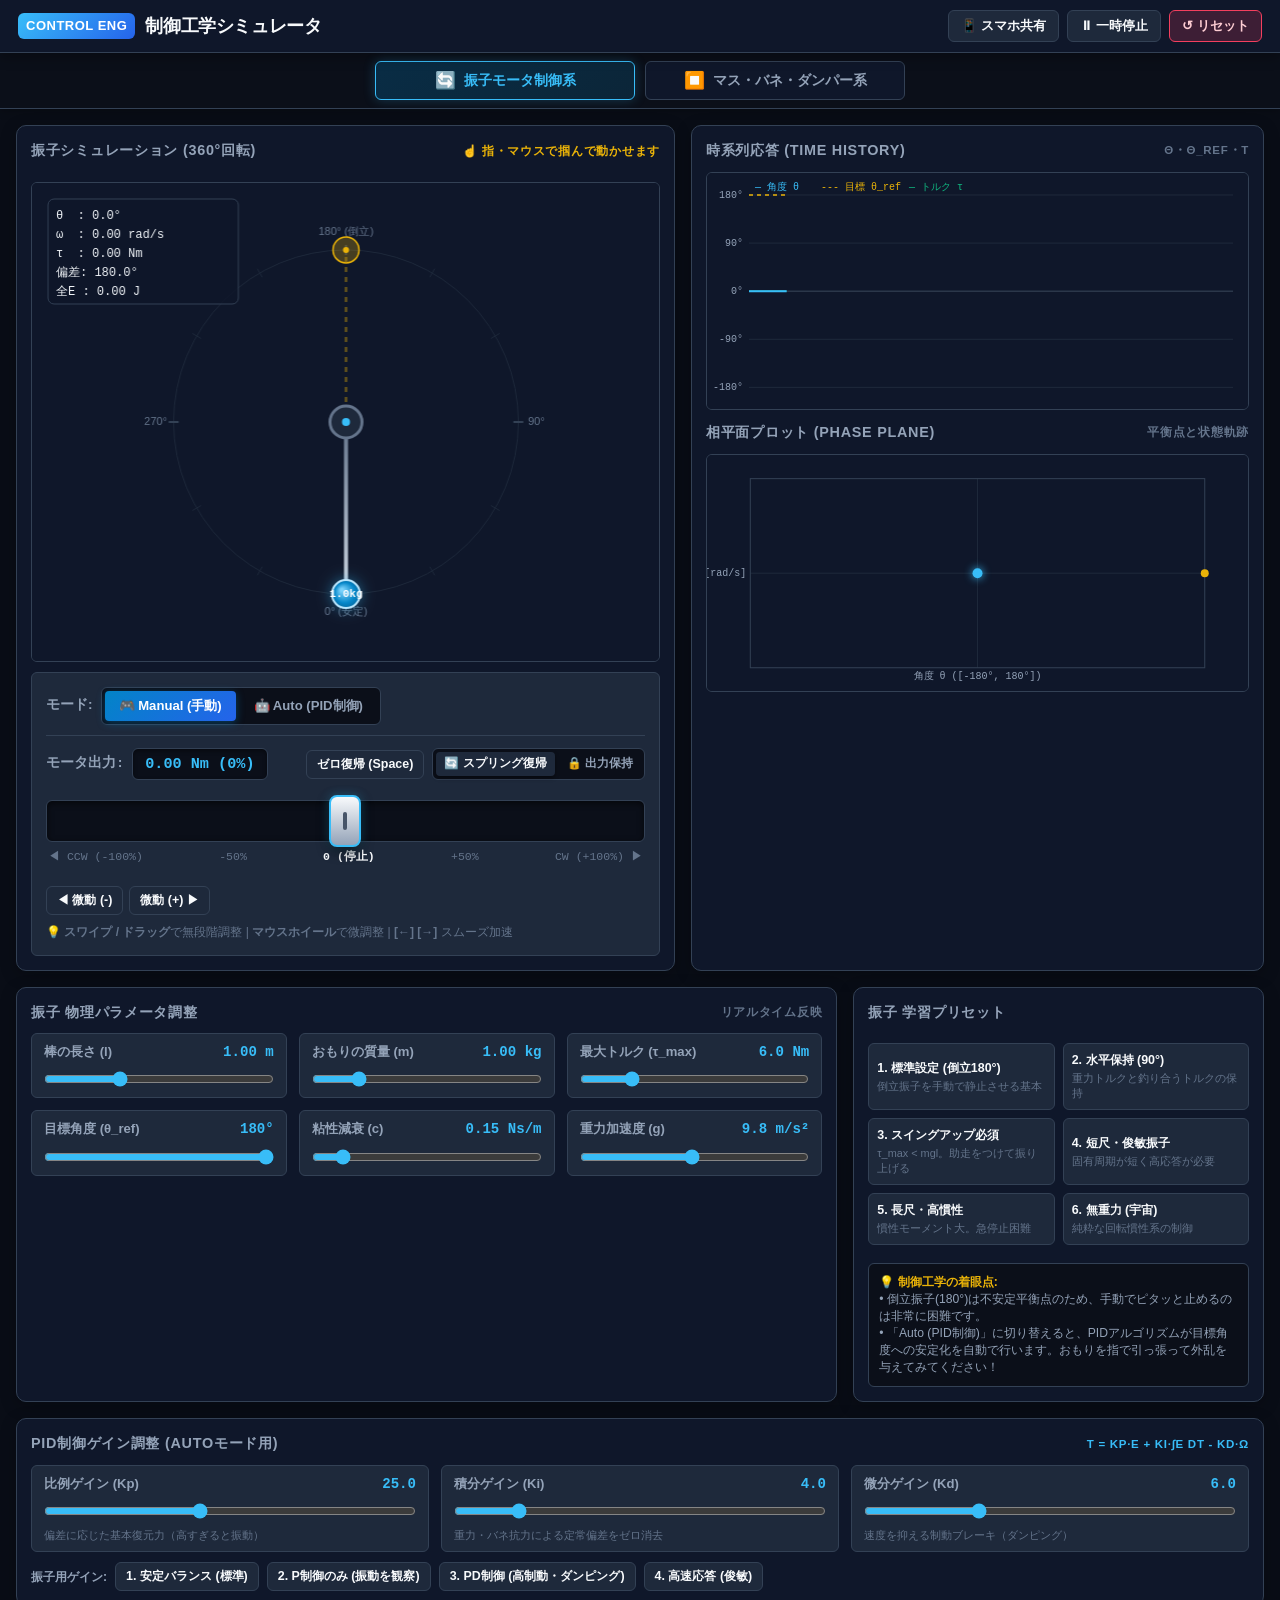
==== commit b7cc37fd: "Add Mass-Spring-Damper system simulation and dual system switching" ====
--- a/standalone.html
+++ b/standalone.html
@@ -66,6 +66,57 @@
     position: sticky;
     top: 0;
     z-index: 100;
+}
+
+/* システム切替バー（ヘッダー直下） */
+.system-selector-bar {
+    background: #0b0f19;
+    border-bottom: 1px solid var(--border);
+    display: flex;
+    justify-content: center;
+    gap: 10px;
+    padding: 8px 16px;
+    position: sticky;
+    top: 53px;
+    z-index: 90;
+    box-shadow: 0 2px 8px rgba(0, 0, 0, 0.25);
+}
+
+.sys-btn {
+    flex: 1;
+    max-width: 260px;
+    background: var(--bg-surface);
+    color: var(--text-secondary);
+    border: 1px solid var(--border);
+    padding: 8px 16px;
+    border-radius: var(--radius-sm);
+    font-size: 0.88rem;
+    font-weight: 600;
+    cursor: pointer;
+    transition: all 0.2s ease;
+    display: flex;
+    align-items: center;
+    justify-content: center;
+    gap: 8px;
+    user-select: none;
+}
+
+.sys-btn:hover {
+    background: var(--bg-card);
+    color: var(--text-primary);
+    border-color: var(--border-highlight);
+}
+
+.sys-btn.active {
+    background: linear-gradient(135deg, rgba(2, 132, 199, 0.25), rgba(14, 165, 233, 0.15));
+    color: #38bdf8;
+    border-color: #38bdf8;
+    box-shadow: 0 0 12px rgba(56, 189, 248, 0.25);
+    font-weight: 700;
+}
+
+.sys-icon {
+    font-size: 1.05rem;
 }
 
 .logo-container {
@@ -715,6 +766,18 @@
         font-size: 1.0rem;
     }
 
+    .system-selector-bar {
+        padding: 5px 8px;
+        gap: 6px;
+        top: 0;
+        position: relative;
+    }
+
+    .sys-btn {
+        padding: 6px 10px;
+        font-size: 0.8rem;
+    }
+
     .mobile-nav-tabs {
         display: flex;
         position: sticky;
@@ -734,7 +797,7 @@
     /* スマホでも全セクションを常時表示（サイズ0pxバグを根本解決） */
     .tab-section {
         display: flex !important;
-        scroll-margin-top: 55px;
+        scroll-margin-top: 50px;
     }
 
     /* シミュレータ画面のスマホ最適化 */
@@ -802,7 +865,7 @@
     <header>
         <div class="logo-container">
             <span class="logo-badge">CONTROL ENG</span>
-            <h1>振子モータ制御</h1>
+            <h1 id="app-header-title">制御工学シミュレータ</h1>
         </div>
         <div class="header-actions">
             <button id="btn-share-mobile" class="btn" title="スマホでアクセスするためのQRコードを表示">📱 スマホ共有</button>
@@ -810,6 +873,18 @@
             <button id="btn-reset" class="btn btn-danger">↺ リセット</button>
         </div>
     </header>
+
+    <!-- システム切替バー（振子モータ制御 ⇔ マス・バネ・ダンパー系） -->
+    <div class="system-selector-bar">
+        <button id="btn-sys-pendulum" class="sys-btn active" title="回転振子モータ制御系">
+            <span class="sys-icon">🔄</span>
+            <span class="sys-title">振子モータ制御系</span>
+        </button>
+        <button id="btn-sys-msd" class="sys-btn" title="マス・バネ・ダンパー位置制御系">
+            <span class="sys-icon">⏹️</span>
+            <span class="sys-title">マス・バネ・ダンパー系</span>
+        </button>
+    </div>
 
     <!-- スマホ接続用QRコードモーダル -->
     <div id="qr-modal" class="modal-backdrop" style="display: none;">
@@ -842,17 +917,17 @@
 
     <!-- モバイル用ナビゲーションタブ（スマホ画面で表示） -->
     <nav class="mobile-nav-tabs">
-        <button class="mobile-tab-btn active" data-tab="sim">🎮 振子操作</button>
+        <button class="mobile-tab-btn active" data-tab="sim">🎮 操作画面</button>
         <button class="mobile-tab-btn" data-tab="charts">📈 応答グラフ</button>
         <button class="mobile-tab-btn" data-tab="settings">⚙️ 設定</button>
     </nav>
 
     <!-- メインコンテンツ -->
     <main class="app-container">
-        <!-- セクション 1: 振子シミュレータ本体 -->
+        <!-- セクション 1: シミュレータ本体 -->
         <section id="tab-sim" class="card sim-section tab-section tab-active">
             <div class="card-title">
-                <span>振子シミュレーション (360°回転)</span>
+                <span id="sim-title-text">振子シミュレーション (360°回転)</span>
                 <span style="font-size: 0.75rem; color: var(--accent-yellow);">☝️ 指・マウスで掴んで動かせます</span>
             </div>
 
@@ -861,7 +936,7 @@
                 <canvas id="simCanvas"></canvas>
             </div>
 
-            <!-- トルク操作パネル (Manual / Auto PID ＆ アナログ連続スライダー) -->
+            <!-- 操作パネル (Manual / Auto PID ＆ アナログ連続スライダー) -->
             <div class="control-bar">
                 <!-- モード切替バー: Manual (手動) vs Auto (PID自動制御) -->
                 <div class="drive-mode-bar">
@@ -869,7 +944,7 @@
                         <span style="font-size: 0.85rem; font-weight: 700; color: var(--text-secondary);">モード:</span>
                         <div class="drive-toggle-group">
                             <button id="drive-manual" class="btn-drive active" title="人間による手動操作">🎮 Manual (手動)</button>
-                            <button id="drive-auto" class="btn-drive" title="PIDコントローラによる目標角度への自動位置制御">🤖 Auto (PID制御)</button>
+                            <button id="drive-auto" class="btn-drive" title="PIDコントローラによる目標値への自動位置制御">🤖 Auto (PID制御)</button>
                         </div>
                     </div>
                     <div id="pid-status-badge" class="pid-status-badge" style="display: none;">
@@ -880,21 +955,21 @@
                 <!-- ステータス ＆ 設定ヘッダー -->
                 <div class="slider-header-row">
                     <div class="slider-title-group">
-                        <span class="torque-meter-label">モータ出力:</span>
+                        <span id="control-input-label" class="torque-meter-label">モータ出力:</span>
                         <span id="torque-val-text" class="torque-val-badge">0.00 Nm (0%)</span>
                     </div>
 
                     <div class="slider-mode-group">
-                        <button id="btn-zero" class="btn btn-sm" title="トルクを即座にゼロにします">切断 (Space)</button>
+                        <button id="btn-zero" class="btn btn-sm" title="出力を即座にゼロにします">ゼロ復帰 (Space)</button>
                         <div class="mode-toggle-group" id="manual-mode-toggles">
-                            <button id="mode-spring" class="btn-mode active" title="指・マウスを離すと中央(0Nm)に戻るジョイスティック風操作">🔄 スプリング復帰</button>
+                            <button id="mode-spring" class="btn-mode active" title="指・マウスを離すと中央(0)に戻るジョイスティック風操作">🔄 スプリング復帰</button>
                             <button id="mode-hold" class="btn-mode" title="指・マウスを離してもその出力を保持するスロットル操作">🔒 出力保持</button>
                         </div>
                     </div>
                 </div>
 
                 <!-- メイン: インタラクティブ・アナログパドル（ドラッグ・スワイプ領域） -->
-                <div class="slider-touch-area" id="torque-slider-area" title="マウスドラッグまたは指スワイプで連続的にトルクを調整できます">
+                <div class="slider-touch-area" id="torque-slider-area" title="マウスドラッグまたは指スワイプで連続的に出力を調整できます">
                     <div class="slider-track" id="torque-slider-track">
                         <div class="slider-zero-line"></div>
                         <div id="gauge-fill" class="gauge-fill"></div>
@@ -904,20 +979,20 @@
                     </div>
 
                     <!-- スケール目盛り -->
-                    <div class="slider-scale-labels">
-                        <span>◀ CCW (-100%)</span>
-                        <span>-50%</span>
+                    <div class="slider-scale-labels" id="slider-scale-labels">
+                        <span id="scale-min-label">◀ CCW (-100%)</span>
+                        <span id="scale-mid-left">-50%</span>
                         <span style="color: var(--text-primary); font-weight: 700;">0 (停止)</span>
-                        <span>+50%</span>
-                        <span>CW (+100%) ▶</span>
+                        <span id="scale-mid-right">+50%</span>
+                        <span id="scale-max-label">CW (+100%) ▶</span>
                     </div>
                 </div>
 
                 <!-- 補助ボタン & ヒント -->
                 <div class="slider-footer-row">
                     <div class="nudge-buttons">
-                        <button id="btn-nudge-left" class="btn btn-sm" title="少し左回転トルクを増やす">◀ 微動 (-0.5Nm)</button>
-                        <button id="btn-nudge-right" class="btn btn-sm" title="少し右回転トルクを増やす">微動 (+0.5Nm) ▶</button>
+                        <button id="btn-nudge-left" class="btn btn-sm" title="出力を左/引張方向に増やす">◀ 微動 (-)</button>
+                        <button id="btn-nudge-right" class="btn btn-sm" title="出力を右/押出方向に増やす">微動 (+) ▶</button>
                     </div>
                     <div class="control-hints">
                         💡 <b>スワイプ / ドラッグ</b>で無段階調整 | <b>マウスホイール</b>で微調整 | <b>[←] [→]</b> スムーズ加速
@@ -930,8 +1005,8 @@
         <section id="tab-charts" class="card charts-section tab-section">
             <div class="chart-box">
                 <div class="card-title">
-                    <span>時系列応答 (Time History)</span>
-                    <span style="font-size: 0.72rem; color: var(--text-muted);">θ・θ_ref・τ</span>
+                    <span id="time-chart-title">時系列応答 (Time History)</span>
+                    <span id="time-chart-sub" style="font-size: 0.72rem; color: var(--text-muted);">θ・θ_ref・τ</span>
                 </div>
                 <div class="chart-canvas-wrapper">
                     <canvas id="timeCanvas"></canvas>
@@ -940,8 +1015,8 @@
 
             <div class="chart-box">
                 <div class="card-title">
-                    <span>相平面プロット (Phase Plane: θ vs ω)</span>
-                    <span style="font-size: 0.72rem; color: var(--text-muted);">平衡点と状態軌跡</span>
+                    <span id="phase-chart-title">相平面プロット (Phase Plane)</span>
+                    <span id="phase-chart-sub" style="font-size: 0.72rem; color: var(--text-muted);">平衡点と状態軌跡</span>
                 </div>
                 <div class="chart-canvas-wrapper">
                     <canvas id="phaseCanvas"></canvas>
@@ -951,10 +1026,10 @@
 
         <!-- セクション 3: パラメータ設定 & プリセット & 解説 -->
         <section id="tab-settings" class="settings-section tab-section">
-            <!-- パラメータ変更スライダー -->
-            <div class="card">
+            <!-- 振子用パラメータ調整カード -->
+            <div id="card-pendulum-params" class="card">
                 <div class="card-title">
-                    <span>物理・制御パラメータ調整</span>
+                    <span>振子 物理パラメータ調整</span>
                     <span style="font-size: 0.72rem; color: var(--text-muted);">リアルタイム反映</span>
                 </div>
                 <div class="param-grid">
@@ -1026,10 +1101,84 @@
                 </div>
             </div>
 
-            <!-- プリセット & 制御工学ヒント -->
-            <div class="card preset-panel">
+            <!-- マス・バネ・ダンパー系用パラメータ調整カード -->
+            <div id="card-msd-params" class="card" style="display: none;">
                 <div class="card-title">
-                    <span>学習プリセット</span>
+                    <span>マス・バネ・ダンパー 物理パラメータ調整</span>
+                    <span style="font-size: 0.72rem; color: var(--accent-blue);">mẍ + Dẋ + Kx = F</span>
+                </div>
+                <div class="param-grid">
+                    <!-- 質量 m -->
+                    <div class="param-item">
+                        <div class="param-header">
+                            <span class="param-name">マスの質量 (m)</span>
+                            <span id="val-msd-m" class="param-value">1.00 kg</span>
+                        </div>
+                        <div class="param-slider-row">
+                            <input id="param-msd-m" type="range" min="0.2" max="5.0" step="0.1" value="1.0">
+                        </div>
+                    </div>
+
+                    <!-- ばね定数 K -->
+                    <div class="param-item">
+                        <div class="param-header">
+                            <span class="param-name">ばね定数 (K)</span>
+                            <span id="val-msd-k" class="param-value">12.0 N/m</span>
+                        </div>
+                        <div class="param-slider-row">
+                            <input id="param-msd-k" type="range" min="1.0" max="40.0" step="0.5" value="12.0">
+                        </div>
+                    </div>
+
+                    <!-- 減衰係数 D -->
+                    <div class="param-item">
+                        <div class="param-header">
+                            <span class="param-name">減衰係数 (D)</span>
+                            <span id="val-msd-d" class="param-value">1.20 Ns/m</span>
+                        </div>
+                        <div class="param-slider-row">
+                            <input id="param-msd-d" type="range" min="0.0" max="15.0" step="0.1" value="1.2">
+                        </div>
+                    </div>
+
+                    <!-- 最大外力 F_max -->
+                    <div class="param-item">
+                        <div class="param-header">
+                            <span class="param-name">最大入力外力 (F_max)</span>
+                            <span id="val-msd-fMax" class="param-value">20.0 N</span>
+                        </div>
+                        <div class="param-slider-row">
+                            <input id="param-msd-fMax" type="range" min="5.0" max="50.0" step="1.0" value="20.0">
+                        </div>
+                    </div>
+
+                    <!-- 目標位置 x_target -->
+                    <div class="param-item">
+                        <div class="param-header">
+                            <span class="param-name">目標変位 (x_ref)</span>
+                            <span id="val-msd-targetX" class="param-value">+0.50 m</span>
+                        </div>
+                        <div class="param-slider-row">
+                            <input id="param-msd-targetX" type="range" min="-0.8" max="1.0" step="0.05" value="0.5">
+                        </div>
+                    </div>
+
+                    <!-- 系の特性（固有角周波数 ωn & 減衰比 ζ） -->
+                    <div class="param-item" style="background: #0b0f19; border: 1px solid var(--border); border-radius: var(--radius-sm); padding: 8px 10px;">
+                        <span class="param-name" style="font-size: 0.72rem; color: var(--text-muted); display: block; margin-bottom: 4px;">2次系の動特性</span>
+                        <div style="font-family: var(--font-mono); font-size: 0.8rem; line-height: 1.5;">
+                            <div>固有ωn : <b id="calc-msd-wn" style="color: var(--accent-blue);">3.46</b> rad/s</div>
+                            <div>減衰比 ζ : <b id="calc-msd-zeta" style="color: var(--accent-yellow);">0.17</b></div>
+                            <div style="font-size: 0.72rem; color: var(--text-secondary); margin-top: 2px;">特性: <span id="calc-msd-damping" style="font-weight: 700; color: #38bdf8;">不足減衰 (振動的)</span></div>
+                        </div>
+                    </div>
+                </div>
+            </div>
+
+            <!-- 振子用プリセットパネル -->
+            <div id="card-pendulum-presets" class="card preset-panel">
+                <div class="card-title">
+                    <span>振子 学習プリセット</span>
                 </div>
                 <div class="preset-list">
                     <button class="btn-preset" data-preset="default">
@@ -1065,11 +1214,50 @@
                 </div>
             </div>
 
+            <!-- マスバネダンパー用プリセットパネル -->
+            <div id="card-msd-presets" class="card preset-panel" style="display: none;">
+                <div class="card-title">
+                    <span>マスバネダンパー 学習プリセット</span>
+                </div>
+                <div class="preset-list">
+                    <button class="btn-preset" data-preset-msd="underDamped">
+                        <span class="preset-name">1. 不足減衰 (ζ ≈ 0.17)</span>
+                        <span class="preset-desc">振動しながら徐々に静止する典型例</span>
+                    </button>
+                    <button class="btn-preset" data-preset-msd="criticallyDamped">
+                        <span class="preset-name">2. 臨界減衰 (ζ = 1.00)</span>
+                        <span class="preset-desc">行き過ぎ(オーバーシュート)なく最速で静止</span>
+                    </button>
+                    <button class="btn-preset" data-preset-msd="overDamped">
+                        <span class="preset-name">3. 過減衰 (ζ = 1.83)</span>
+                        <span class="preset-desc">強いダンパー粘性により緩慢に目標へ戻る</span>
+                    </button>
+                    <button class="btn-preset" data-preset-msd="undamped">
+                        <span class="preset-name">4. 非減衰単振動 (ζ = 0)</span>
+                        <span class="preset-desc">ダンパーなし(D=0)。永久に等振幅振動</span>
+                    </button>
+                    <button class="btn-preset" data-preset-msd="heavyStructure">
+                        <span class="preset-name">5. 大質量構造物</span>
+                        <span class="preset-desc">m=4.0kg, K=36N/m。巨大な慣性と復元力</span>
+                    </button>
+                    <button class="btn-preset" data-preset-msd="stiffFast">
+                        <span class="preset-name">6. 硬ばね・高周波</span>
+                        <span class="preset-desc">m=0.5kg, K=32N/m。素早く小刻みに振動</span>
+                    </button>
+                </div>
+
+                <div style="margin-top: 8px; padding: 10px; background: #0b0f19; border-radius: var(--radius-sm); border: 1px solid var(--border); font-size: 0.76rem; color: var(--text-secondary); line-height: 1.4;">
+                    <strong style="color: var(--accent-yellow);">💡 制御工学の着眼点:</strong><br>
+                    • バネが存在するため、<b>P制御（比例ゲインのみ）</b>ではバネの抗力と釣り合った場所で停止し、<b>目標位置に届かない定常偏差（オフセット）</b>が発生します。<br>
+                    • <b>I制御（積分ゲイン Ki）</b>を加えることで、時間とともに偏差が蓄積されて力が増加し、<b>定常偏差が完全にゼロ消去</b>されます！
+                </div>
+            </div>
+
             <!-- PID制御パラメータ調整カード -->
             <div class="card pid-panel" style="grid-column: 1 / -1;">
                 <div class="card-title">
                     <span>PID制御ゲイン調整 (Autoモード用)</span>
-                    <span style="font-size: 0.72rem; color: var(--accent-blue);">τ = Kp·e + Ki·∫e dt - Kd·ω</span>
+                    <span id="pid-formula-badge" style="font-size: 0.72rem; color: var(--accent-blue);">τ = Kp·e + Ki·∫e dt - Kd·ω</span>
                 </div>
                 <div class="param-grid">
                     <!-- Kp -->
@@ -1093,7 +1281,7 @@
                         <div class="param-slider-row">
                             <input id="param-ki" type="range" min="0.0" max="25.0" step="0.5" value="4.0">
                         </div>
-                        <span style="font-size: 0.68rem; color: var(--text-muted);">重力・摩擦の定常偏差をゼロ消去</span>
+                        <span id="pid-ki-desc" style="font-size: 0.68rem; color: var(--text-muted);">重力・バネ抗力による定常偏差をゼロ消去</span>
                     </div>
 
                     <!-- Kd -->
@@ -1105,17 +1293,26 @@
                         <div class="param-slider-row">
                             <input id="param-kd" type="range" min="0.0" max="20.0" step="0.5" value="6.0">
                         </div>
-                        <span style="font-size: 0.68rem; color: var(--text-muted);">角速度を抑える制動ブレーキ（ダンピング）</span>
+                        <span id="pid-kd-desc" style="font-size: 0.68rem; color: var(--text-muted);">速度を抑える制動ブレーキ（ダンピング）</span>
                     </div>
                 </div>
 
-                <!-- PIDゲインプリセット -->
-                <div style="margin-top: 10px; display: flex; gap: 8px; flex-wrap: wrap; align-items: center;">
-                    <span style="font-size: 0.76rem; color: var(--text-secondary); font-weight: 700;">ゲインプリセット:</span>
+                <!-- 振子用PIDゲインプリセット -->
+                <div id="pid-presets-pendulum" style="margin-top: 10px; display: flex; gap: 8px; flex-wrap: wrap; align-items: center;">
+                    <span style="font-size: 0.76rem; color: var(--text-secondary); font-weight: 700;">振子用ゲイン:</span>
                     <button class="btn btn-sm btn-pid-preset" data-kp="25" data-ki="4" data-kd="6">1. 安定バランス (標準)</button>
                     <button class="btn btn-sm btn-pid-preset" data-kp="20" data-ki="0" data-kd="0">2. P制御のみ (振動を観察)</button>
                     <button class="btn btn-sm btn-pid-preset" data-kp="25" data-ki="0" data-kd="8">3. PD制御 (高制動・ダンピング)</button>
                     <button class="btn btn-sm btn-pid-preset" data-kp="45" data-ki="6" data-kd="9">4. 高速応答 (俊敏)</button>
+                </div>
+
+                <!-- MSD用PIDゲインプリセット -->
+                <div id="pid-presets-msd" style="margin-top: 10px; display: none; gap: 8px; flex-wrap: wrap; align-items: center;">
+                    <span style="font-size: 0.76rem; color: var(--text-secondary); font-weight: 700;">MSD用ゲイン:</span>
+                    <button class="btn btn-sm btn-pid-preset" data-kp="30" data-ki="12" data-kd="8">1. 標準 PID (定常偏差ゼロ＆速応)</button>
+                    <button class="btn btn-sm btn-pid-preset" data-kp="20" data-ki="0" data-kd="0">2. P制御のみ (定常偏差を観察！)</button>
+                    <button class="btn btn-sm btn-pid-preset" data-kp="30" data-ki="0" data-kd="10">3. PD制御 (制動重視・オーバーシュート小)</button>
+                    <button class="btn btn-sm btn-pid-preset" data-kp="20" data-ki="14" data-kd="0">4. PI制御 (定常偏差ゼロ・振動的)</button>
                 </div>
             </div>
         </section>
@@ -1789,10 +1986,739 @@
 }
 
 /**
+ * physics-msd.js - マス・バネ・ダンパー系の物理モデルおよび数値計算（RK4）
+ *
+ * 運動方程式:
+ *   m * d2x/dt2 + D * dx/dt + K * x = F
+ *   d2x/dt2 = (F - D * v - K * x) / m
+ *
+ * 物理量:
+ *   x       : 変位 [m] (つり合い位置・自然長を x = 0 とする)
+ *   v       : 速度 [m/s]
+ *   a       : 加速度 [m/s^2]
+ *   m       : 質量 [kg]
+ *   K       : ばね定数 [N/m]
+ *   D       : 粘性減衰係数 [N*s/m]
+ *   F       : 外力 [N] (|F| <= Fmax)
+ *   xtarget : 目標変位 [m]
+ *
+ * 制御工学的パラメータ:
+ *   固有角周波数 ωn = sqrt(K / m) [rad/s]
+ *   減衰比       ζ  = D / (2 * sqrt(m * K))
+ */
+
+class MassSpringDamperPhysics {
+    constructor() {
+        // 物理パラメータ初期値
+        this.m = 1.0;            // 質量 [kg]
+        this.k = 12.0;           // ばね定数 K [N/m]
+        this.d = 1.2;            // 減衰係数 D [N*s/m] (ζ ≈ 0.17: 典型的な不足減衰)
+        this.fMax = 20.0;        // 最大入力外力 [N]
+        this.targetX = 0.5;      // 目標位置 [m] (初期値: +0.5m)
+
+        // 状態変数
+        this.x = 0.0;            // 変位 [m] (初期: つり合い位置)
+        this.v = 0.0;            // 速度 [m/s]
+        this.a = 0.0;            // 加速度 [m/s^2]
+        this.f = 0.0;            // 現在の入力外力 [N]
+
+        // シミュレーション時刻
+        this.time = 0.0;
+    }
+
+    /**
+     * 固有角周波数 ωn = sqrt(K / m) [rad/s]
+     */
+    get omegaN() {
+        return Math.sqrt(Math.max(0.001, this.k) / Math.max(0.001, this.m));
+    }
+
+    /**
+     * 減衰比 ζ = D / (2 * sqrt(m * K))
+     */
+    get zeta() {
+        const denom = 2.0 * Math.sqrt(Math.max(0.001, this.m) * Math.max(0.001, this.k));
+        return this.d / denom;
+    }
+
+    /**
+     * 減衰特性の日本語ラベル
+     */
+    get dampingTypeLabel() {
+        const z = this.zeta;
+        if (z < 0.001) return '非減衰 (ζ=0)';
+        if (z < 0.95) return `不足減衰 (ζ=${z.toFixed(2)})`;
+        if (z <= 1.05) return `臨界減衰 (ζ=${z.toFixed(2)})`;
+        return `過減衰 (ζ=${z.toFixed(2)})`;
+    }
+
+    /**
+     * 運動エネルギー T = 1/2 * m * v^2 [J]
+     */
+    get kineticEnergy() {
+        return 0.5 * this.m * this.v * this.v;
+    }
+
+    /**
+     * 弾性ポテンシャルエネルギー V = 1/2 * K * x^2 [J]
+     */
+    get potentialEnergy() {
+        return 0.5 * this.k * this.x * this.x;
+    }
+
+    /**
+     * 力学的総エネルギー E = T + V [J]
+     */
+    get totalEnergy() {
+        return this.kineticEnergy + this.potentialEnergy;
+    }
+
+    /**
+     * 目標位置との偏差 e = targetX - x [m]
+     */
+    get error() {
+        return this.targetX - this.x;
+    }
+
+    /**
+     * 現在の加速度 a を計算（状態微分関数）
+     * @param {number} x 変位 [m]
+     * @param {number} v 速度 [m/s]
+     * @param {number} f 入力外力 [N]
+     * @returns {number} 加速度 a [m/s^2]
+     */
+    computeAcceleration(x, v, f) {
+        const clampedF = Math.max(-this.fMax, Math.min(this.fMax, f));
+        const springForce = -this.k * x;
+        const damperForce = -this.d * v;
+        const totalForce = clampedF + damperForce + springForce;
+        return totalForce / Math.max(0.01, this.m);
+    }
+
+    /**
+     * 4次ルンゲ＝クッタ法（RK4）による数値積分
+     * @param {number} dt 時間刻み [s]
+     * @param {number} appliedForce 入力外力 [N]
+     */
+    stepRK4(dt, appliedForce) {
+        this.f = Math.max(-this.fMax, Math.min(this.fMax, appliedForce));
+
+        const x0 = this.x;
+        const v0 = this.v;
+        const f = this.f;
+
+        // k1
+        const k1_x = v0;
+        const k1_v = this.computeAcceleration(x0, v0, f);
+
+        // k2
+        const x_k2 = x0 + 0.5 * dt * k1_x;
+        const v_k2 = v0 + 0.5 * dt * k1_v;
+        const k2_x = v_k2;
+        const k2_v = this.computeAcceleration(x_k2, v_k2, f);
+
+        // k3
+        const x_k3 = x0 + 0.5 * dt * k2_x;
+        const v_k3 = v0 + 0.5 * dt * k2_v;
+        const k3_x = v_k3;
+        const k3_v = this.computeAcceleration(x_k3, v_k3, f);
+
+        // k4
+        const x_k4 = x0 + dt * k3_x;
+        const v_k4 = v0 + dt * k3_v;
+        const k4_x = v_k4;
+        const k4_v = this.computeAcceleration(x_k4, v_k4, f);
+
+        // 状態更新
+        this.x += (dt / 6.0) * (k1_x + 2.0 * k2_x + 2.0 * k3_x + k4_x);
+        this.v += (dt / 6.0) * (k1_v + 2.0 * k2_v + 2.0 * k3_v + k4_v);
+        this.a = this.computeAcceleration(this.x, this.v, this.f);
+        this.time += dt;
+    }
+
+    /**
+     * サブステップによる安定した時間発展
+     * @param {number} totalDt 進める合計時間 [s]
+     * @param {number} appliedForce 入力外力 [N]
+     */
+    update(totalDt, appliedForce) {
+        const subDt = 0.002;
+        let remaining = totalDt;
+        while (remaining > 0) {
+            const dt = Math.min(remaining, subDt);
+            this.stepRK4(dt, appliedForce);
+            remaining -= dt;
+        }
+    }
+
+    /**
+     * 状態のリセット
+     * @param {number} initialX 初期位置 [m]
+     * @param {number} initialV 初期速度 [m/s]
+     */
+    reset(initialX = 0.0, initialV = 0.0) {
+        this.x = initialX;
+        this.v = initialV;
+        this.a = 0.0;
+        this.f = 0.0;
+        this.time = 0.0;
+    }
+}
+
+/**
+ * renderer-msd.js - マス・バネ・ダンパー系のCanvasアニメーション描画
+ */
+
+class MassSpringDamperRenderer {
+    /**
+     * @param {HTMLCanvasElement} canvas 
+     */
+    constructor(canvas) {
+        this.canvas = canvas;
+        this.ctx = canvas.getContext('2d');
+        this.dpr = window.devicePixelRatio || 1;
+
+        this.colors = {
+            bg: '#0f172a',
+            wall: '#334155',
+            wallHatch: '#1e293b',
+            floor: '#475569',
+            floorLine: '#1e293b',
+            spring: '#38bdf8',
+            damperCylinder: '#64748b',
+            damperPiston: '#cbd5e1',
+            massBox: '#0284c7',
+            massBorder: '#7dd3fc',
+            massGlow: 'rgba(56, 189, 248, 0.4)',
+            wheel: '#1e293b',
+            targetGhost: 'rgba(234, 179, 8, 0.35)',
+            targetBorder: '#eab308',
+            forceRight: '#10b981',    // 正の外力 (右向き)
+            forceLeft: '#f43f5e',     // 負の外力 (左向き)
+            centerLine: '#94a3b8',
+            textMain: '#f1f5f9',
+            textMuted: '#64748b'
+        };
+
+        this.resize();
+    }
+
+    resize() {
+        const rect = this.canvas.getBoundingClientRect();
+        this.width = rect.width || 300;
+        this.height = rect.height || 300;
+        this.canvas.width = this.width * this.dpr;
+        this.canvas.height = this.height * this.dpr;
+        this.ctx.setTransform(this.dpr, 0, 0, this.dpr, 0, 0);
+    }
+
+    /**
+     * レイアウト寸法の計算（メートル -> ピクセル変換）
+     */
+    getLayoutMetrics(physics) {
+        const w = this.width;
+        const h = this.height;
+
+        const wallX = 40;                 // 固定壁のX位置
+        const floorY = h * 0.72;          // 床面のY位置
+        const massWidth = Math.max(50, Math.min(90, 60 * Math.cbrt(physics.m)));
+        const massHeight = massWidth * 0.85;
+
+        // 表示スケール: ±1.2m が画面に収まるように設定
+        // つり合い位置 (x = 0) のマスの中心位置
+        const centerX0 = wallX + (w - wallX) * 0.42;
+        const scalePxPerMeter = (w - wallX) * 0.36; // 1mあたりのピクセル数
+
+        // 現在のマスの中心X座標
+        const massCenterX = centerX0 + physics.x * scalePxPerMeter;
+        // マスの左端と右端
+        const massLeftX = massCenterX - massWidth * 0.5;
+        const massRightX = massCenterX + massWidth * 0.5;
+        const massTopY = floorY - massHeight - 12; // 車輪分12px浮かす
+
+        // 目標位置のマスの中心X座標
+        const targetCenterX = centerX0 + physics.targetX * scalePxPerMeter;
+
+        return {
+            wallX, floorY, scalePxPerMeter, centerX0,
+            massWidth, massHeight, massCenterX, massLeftX, massRightX, massTopY,
+            targetCenterX
+        };
+    }
+
+    /**
+     * マスの当たり判定（タッチ・ドラッグ用）
+     */
+    getMassPosition(physics) {
+        const m = this.getLayoutMetrics(physics);
+        return {
+            x: m.massCenterX,
+            y: m.massTopY + m.massHeight * 0.5,
+            width: m.massWidth,
+            height: m.massHeight,
+            left: m.massLeftX,
+            right: m.massRightX,
+            top: m.massTopY,
+            bottom: m.floorY,
+            scalePxPerMeter: m.scalePxPerMeter,
+            centerX0: m.centerX0
+        };
+    }
+
+    /**
+     * 画面全体の描画
+     */
+    draw(physics, stateStatus = {}) {
+        const ctx = this.ctx;
+        const w = this.width;
+        const h = this.height;
+
+        ctx.fillStyle = this.colors.bg;
+        ctx.fillRect(0, 0, w, h);
+
+        const m = this.getLayoutMetrics(physics);
+
+        // 1. 床面とルーラー目盛り
+        this.drawFloorAndRuler(m);
+
+        // 2. つり合い位置 (x=0) のセンターライン
+        this.drawCenterLine(m);
+
+        // 3. 目標位置のゴースト
+        this.drawTargetGhost(m, physics);
+
+        // 4. 左端の固定壁
+        this.drawWall(m);
+
+        // 5. コイルばね（上段）
+        this.drawSpring(m, physics);
+
+        // 6. ダッシュポットダンパー（下段）
+        this.drawDamper(m, physics);
+
+        // 7. マスブロック（車輪付き）
+        this.drawMassBlock(m, physics, stateStatus.isDragging);
+
+        // 8. 入力外力 F のベクトル矢印
+        this.drawForceVector(m, physics);
+
+        // 9. HUD表示
+        this.drawHUD(m, physics, stateStatus);
+    }
+
+    drawWall(m) {
+        const ctx = this.ctx;
+        const wallW = m.wallX;
+        const wallH = m.floorY + 20;
+
+        ctx.save();
+        // 壁の本体
+        ctx.fillStyle = this.colors.wall;
+        ctx.fillRect(0, 20, wallW, wallH);
+
+        // 斜線ハッチング
+        ctx.strokeStyle = this.colors.wallHatch;
+        ctx.lineWidth = 2;
+        for (let y = 10; y < wallH + 40; y += 12) {
+            ctx.beginPath();
+            ctx.moveTo(0, y);
+            ctx.lineTo(wallW, y - wallW);
+            ctx.stroke();
+        }
+
+        // 壁の右境界線
+        ctx.strokeStyle = '#94a3b8';
+        ctx.lineWidth = 3;
+        ctx.beginPath();
+        ctx.moveTo(wallW, 20);
+        ctx.lineTo(wallW, m.floorY);
+        ctx.stroke();
+
+        ctx.restore();
+    }
+
+    drawFloorAndRuler(m) {
+        const ctx = this.ctx;
+        ctx.save();
+
+        // 床面ライン
+        ctx.strokeStyle = this.colors.floor;
+        ctx.lineWidth = 2;
+        ctx.beginPath();
+        ctx.moveTo(m.wallX, m.floorY);
+        ctx.lineTo(this.width, m.floorY);
+        ctx.stroke();
+
+        // 目盛り刻み (-1.0m 〜 +1.5m)
+        const ticks = [-1.0, -0.5, 0.0, 0.5, 1.0, 1.5];
+        ctx.fillStyle = this.colors.textMuted;
+        ctx.font = '10px monospace';
+        ctx.textAlign = 'center';
+        ctx.textBaseline = 'top';
+
+        ticks.forEach(tVal => {
+            const x = m.centerX0 + tVal * m.scalePxPerMeter;
+            if (x > m.wallX + 15 && x < this.width - 15) {
+                ctx.strokeStyle = tVal === 0 ? this.colors.centerLine : this.colors.floorLine;
+                ctx.lineWidth = tVal === 0 ? 2 : 1;
+                ctx.beginPath();
+                ctx.moveTo(x, m.floorY);
+                ctx.lineTo(x, m.floorY + (tVal === 0 ? 8 : 5));
+                ctx.stroke();
+
+                const label = tVal > 0 ? `+${tVal.toFixed(1)}m` : `${tVal.toFixed(1)}m`;
+                ctx.fillText(label, x, m.floorY + 10);
+            }
+        });
+
+        ctx.restore();
+    }
+
+    drawCenterLine(m) {
+        const ctx = this.ctx;
+        ctx.save();
+        ctx.strokeStyle = 'rgba(148, 163, 184, 0.3)';
+        ctx.lineWidth = 1;
+        ctx.setLineDash([4, 4]);
+        ctx.beginPath();
+        ctx.moveTo(m.centerX0, 30);
+        ctx.lineTo(m.centerX0, m.floorY);
+        ctx.stroke();
+
+        ctx.fillStyle = this.colors.textMuted;
+        ctx.font = '10px sans-serif';
+        ctx.textAlign = 'center';
+        ctx.fillText('x = 0 (自然長)', m.centerX0, 24);
+        ctx.restore();
+    }
+
+    drawTargetGhost(m, physics) {
+        const ctx = this.ctx;
+        const gx = m.targetCenterX - m.massWidth * 0.5;
+        const gy = m.massTopY;
+
+        ctx.save();
+        ctx.fillStyle = this.colors.targetGhost;
+        ctx.strokeStyle = this.colors.targetBorder;
+        ctx.lineWidth = 2;
+        ctx.setLineDash([5, 5]);
+        ctx.roundRect(gx, gy, m.massWidth, m.massHeight, 6);
+        ctx.fill();
+        ctx.stroke();
+
+        // ターゲットマーク
+        ctx.setLineDash([]);
+        ctx.fillStyle = this.colors.targetBorder;
+        ctx.beginPath();
+        ctx.arc(m.targetCenterX, gy + m.massHeight * 0.5, 4, 0, Math.PI * 2);
+        ctx.fill();
+
+        ctx.font = 'bold 10px sans-serif';
+        ctx.textAlign = 'center';
+        ctx.fillText('TARGET', m.targetCenterX, gy - 6);
+        ctx.restore();
+    }
+
+    drawSpring(m, physics) {
+        const ctx = this.ctx;
+        const startX = m.wallX;
+        const endX = m.massLeftX;
+        const y = m.massTopY + m.massHeight * 0.32; // 上段
+        const coils = 14;
+        const springWidth = Math.max(20, endX - startX);
+        const coilAmp = 12; // コイルの振幅（上下）
+
+        ctx.save();
+        ctx.strokeStyle = this.colors.spring;
+        ctx.lineWidth = 2.5;
+        ctx.lineCap = 'round';
+        ctx.lineJoin = 'round';
+
+        ctx.beginPath();
+        ctx.moveTo(startX, y);
+
+        // リードイン（壁からの直線）
+        const lead = 12;
+        ctx.lineTo(startX + lead, y);
+
+        const activeW = springWidth - lead * 2;
+        const step = activeW / coils;
+
+        for (let i = 0; i < coils; i++) {
+            const cx1 = startX + lead + (i + 0.25) * step;
+            const cy1 = y - coilAmp;
+            const cx2 = startX + lead + (i + 0.75) * step;
+            const cy2 = y + coilAmp;
+            ctx.lineTo(cx1, cy1);
+            ctx.lineTo(cx2, cy2);
+        }
+
+        // リードアウト（マスへの直線）
+        ctx.lineTo(endX - lead, y);
+        ctx.lineTo(endX, y);
+        ctx.stroke();
+
+        // ばね定数 K の表示
+        ctx.fillStyle = this.colors.spring;
+        ctx.font = '10px monospace';
+        ctx.textAlign = 'center';
+        ctx.fillText(`K=${physics.k.toFixed(1)} N/m`, startX + springWidth * 0.5, y - coilAmp - 4);
+
+        ctx.restore();
+    }
+
+    drawDamper(m, physics) {
+        const ctx = this.ctx;
+        const startX = m.wallX;
+        const endX = m.massLeftX;
+        const y = m.massTopY + m.massHeight * 0.72; // 下段
+        const totalSpan = endX - startX;
+
+        ctx.save();
+
+        // シリンダー（外筒）: 壁側に固定
+        const cylinderLen = Math.max(35, Math.min(80, totalSpan * 0.5));
+        const cylinderH = 16;
+        const cylX = startX + 10;
+        const cylY = y - cylinderH * 0.5;
+
+        // 壁からシリンダーへのロッド
+        ctx.strokeStyle = this.colors.damperCylinder;
+        ctx.lineWidth = 3;
+        ctx.beginPath();
+        ctx.moveTo(startX, y);
+        ctx.lineTo(cylX, y);
+        ctx.stroke();
+
+        // シリンダー外枠
+        ctx.fillStyle = 'rgba(30, 41, 59, 0.8)';
+        ctx.strokeStyle = this.colors.damperCylinder;
+        ctx.lineWidth = 2;
+        ctx.strokeRect(cylX, cylY, cylinderLen, cylinderH);
+        ctx.fillRect(cylX, cylY, cylinderLen, cylinderH);
+
+        // ピストンロッド: マス側からシリンダー内部へ挿入
+        const pistonX = Math.max(cylX + 5, Math.min(cylX + cylinderLen - 5, cylX + (totalSpan * 0.35)));
+
+        ctx.strokeStyle = this.colors.damperPiston;
+        ctx.lineWidth = 2.5;
+        ctx.beginPath();
+        ctx.moveTo(endX, y);
+        ctx.lineTo(pistonX, y);
+        ctx.stroke();
+
+        // ピストンヘッド（シリンダー内の板）
+        ctx.fillStyle = this.colors.damperPiston;
+        ctx.fillRect(pistonX - 2, cylY + 2, 4, cylinderH - 4);
+
+        // 減衰係数 D の表示
+        ctx.fillStyle = this.colors.damperPiston;
+        ctx.font = '10px monospace';
+        ctx.textAlign = 'center';
+        ctx.fillText(`D=${physics.d.toFixed(1)} Ns/m`, cylX + cylinderLen * 0.5, cylY + cylinderH + 12);
+
+        ctx.restore();
+    }
+
+    drawMassBlock(m, physics, isDragging = false) {
+        const ctx = this.ctx;
+        const bx = m.massLeftX;
+        const by = m.massTopY;
+        const bw = m.massWidth;
+        const bh = m.massHeight;
+
+        ctx.save();
+
+        // 車輪（ベアリング 2個）
+        const wheelR = 6;
+        const wheelY = m.floorY - wheelR;
+        ctx.fillStyle = this.colors.wheel;
+        ctx.strokeStyle = '#94a3b8';
+        ctx.lineWidth = 1.5;
+
+        [bx + bw * 0.25, bx + bw * 0.75].forEach(wx => {
+            ctx.beginPath();
+            ctx.arc(wx, wheelY, wheelR, 0, Math.PI * 2);
+            ctx.fill();
+            ctx.stroke();
+
+            ctx.fillStyle = '#38bdf8';
+            ctx.beginPath();
+            ctx.arc(wx, wheelY, 2, 0, Math.PI * 2);
+            ctx.fill();
+        });
+
+        // マス本体ボックス
+        const grad = ctx.createLinearGradient(bx, by, bx, by + bh);
+        if (isDragging) {
+            grad.addColorStop(0, '#fef08a');
+            grad.addColorStop(1, '#ca8a04');
+            ctx.shadowColor = 'rgba(234, 179, 8, 0.6)';
+            ctx.shadowBlur = 18;
+        } else {
+            grad.addColorStop(0, '#38bdf8');
+            grad.addColorStop(0.6, '#0284c7');
+            grad.addColorStop(1, '#0369a1');
+            ctx.shadowColor = this.colors.massGlow;
+            ctx.shadowBlur = 12;
+        }
+
+        ctx.fillStyle = grad;
+        ctx.strokeStyle = isDragging ? '#fef08a' : this.colors.massBorder;
+        ctx.lineWidth = 2;
+        ctx.beginPath();
+        ctx.roundRect(bx, by, bw, bh, 6);
+        ctx.fill();
+        ctx.stroke();
+
+        ctx.shadowBlur = 0;
+
+        // 質量ラベル
+        ctx.fillStyle = '#ffffff';
+        ctx.font = 'bold 12px monospace';
+        ctx.textAlign = 'center';
+        ctx.textBaseline = 'middle';
+        ctx.fillText(`m=${physics.m.toFixed(1)}kg`, m.massCenterX, by + bh * 0.5);
+
+        ctx.restore();
+    }
+
+    drawForceVector(m, physics) {
+        const ctx = this.ctx;
+        const f = physics.f;
+        if (Math.abs(f) < 0.1) return;
+
+        const isRight = f > 0;
+        const maxArrowLen = m.massWidth * 1.2;
+        const arrowLen = (Math.abs(f) / physics.fMax) * maxArrowLen;
+
+        const startX = isRight ? m.massRightX : m.massLeftX;
+        const endX = isRight ? (startX + arrowLen) : (startX - arrowLen);
+        const y = m.massTopY + m.massHeight * 0.5;
+
+        ctx.save();
+        ctx.strokeStyle = isRight ? this.colors.forceRight : this.colors.forceLeft;
+        ctx.fillStyle = ctx.strokeStyle;
+        ctx.lineWidth = 4;
+        ctx.lineCap = 'round';
+
+        ctx.beginPath();
+        ctx.moveTo(startX, y);
+        ctx.lineTo(endX, y);
+        ctx.stroke();
+
+        // 矢印の先端
+        const headSize = 8;
+        ctx.beginPath();
+        if (isRight) {
+            ctx.moveTo(endX + headSize, y);
+            ctx.lineTo(endX, y - headSize * 0.6);
+            ctx.lineTo(endX, y + headSize * 0.6);
+        } else {
+            ctx.moveTo(endX - headSize, y);
+            ctx.lineTo(endX, y - headSize * 0.6);
+            ctx.lineTo(endX, y + headSize * 0.6);
+        }
+        ctx.closePath();
+        ctx.fill();
+
+        // 力の数値
+        ctx.font = 'bold 10px monospace';
+        ctx.textAlign = isRight ? 'left' : 'right';
+        ctx.fillText(`F=${Math.abs(f).toFixed(1)}N`, endX + (isRight ? 12 : -12), y - 6);
+
+        ctx.restore();
+    }
+
+    drawHUD(m, physics, stateStatus) {
+        const ctx = this.ctx;
+        ctx.save();
+
+        const isSmallScreen = this.width < 450;
+        const pad = isSmallScreen ? 10 : 16;
+        const hudW = isSmallScreen ? 165 : 210;
+        const hudH = isSmallScreen ? 95 : 120;
+
+        ctx.fillStyle = 'rgba(15, 23, 42, 0.82)';
+        ctx.strokeStyle = '#334155';
+        ctx.lineWidth = 1;
+        ctx.beginPath();
+        ctx.roundRect(pad, pad, hudW, hudH, 6);
+        ctx.fill();
+        ctx.stroke();
+
+        ctx.font = isSmallScreen ? '10px "Courier New", monospace' : '11px "Courier New", monospace';
+        ctx.fillStyle = this.colors.textMain;
+
+        const xVal = physics.x.toFixed(3);
+        const vVal = physics.v.toFixed(2);
+        const fVal = physics.f.toFixed(2);
+        const errVal = physics.error.toFixed(3);
+        const zetaVal = physics.zeta.toFixed(2);
+        const wnVal = physics.omegaN.toFixed(2);
+
+        const lineStep = isSmallScreen ? 15 : 18;
+        let y = pad + (isSmallScreen ? 15 : 18);
+
+        ctx.fillText(`変位 x : ${xVal} m`, pad + 8, y);
+        y += lineStep;
+        ctx.fillText(`速度 v : ${vVal} m/s`, pad + 8, y);
+        y += lineStep;
+        ctx.fillText(`外力 F : ${fVal} N`, pad + 8, y);
+        y += lineStep;
+        ctx.fillText(`偏差 e : ${errVal} m`, pad + 8, y);
+        y += lineStep;
+        ctx.fillText(`減衰比ζ: ${zetaVal} (${physics.dampingTypeLabel})`, pad + 8, y);
+        if (!isSmallScreen) {
+            y += lineStep;
+            ctx.fillText(`固有ωn : ${wnVal} rad/s`, pad + 8, y);
+        }
+
+        // 整定判定バッジ
+        if (stateStatus.stabilized) {
+            ctx.fillStyle = 'rgba(16, 185, 129, 0.92)';
+            const badgeW = isSmallScreen ? 160 : 200;
+            const badgeH = isSmallScreen ? 34 : 40;
+            ctx.beginPath();
+            ctx.roundRect(this.width / 2 - badgeW / 2, isSmallScreen ? 12 : 20, badgeW, badgeH, 18);
+            ctx.fill();
+            ctx.fillStyle = '#ffffff';
+            ctx.font = isSmallScreen ? 'bold 15px sans-serif' : 'bold 17px sans-serif';
+            ctx.textAlign = 'center';
+            ctx.textBaseline = 'middle';
+            ctx.fillText('★ STABILIZED! ★', this.width / 2, (isSmallScreen ? 12 : 20) + badgeH / 2);
+        } else if (stateStatus.holdingProgress > 0) {
+            const barW = isSmallScreen ? 140 : 180;
+            const barH = 12;
+            const barX = this.width / 2 - barW / 2;
+            const barY = isSmallScreen ? 20 : 24;
+
+            ctx.fillStyle = 'rgba(30, 41, 59, 0.8)';
+            ctx.beginPath();
+            ctx.roundRect(barX, barY, barW, barH, 6);
+            ctx.fill();
+
+            const fillW = Math.max(0, Math.min(barW, barW * stateStatus.holdingProgress));
+            ctx.fillStyle = '#eab308';
+            ctx.beginPath();
+            ctx.roundRect(barX, barY, fillW, barH, 6);
+            ctx.fill();
+
+            ctx.fillStyle = '#f8fafc';
+            ctx.font = 'bold 10px sans-serif';
+            ctx.textAlign = 'center';
+            ctx.textBaseline = 'bottom';
+            ctx.fillText(`目標位置キープ... ${(stateStatus.holdingTime).toFixed(1)}s`, this.width / 2, barY - 3);
+        }
+
+        ctx.restore();
+    }
+}
+
+/**
  * charts.js - 制御工学学習用グラフ（時系列応答＆相平面）
+ * （振子モータ制御系 & マス・バネ・ダンパー系 両対応）
  */
-
-
 
 class ControlCharts {
     /**
@@ -1808,23 +2734,26 @@
 
         this.dpr = window.devicePixelRatio || 1;
 
+        // 現在のシステムモード ('pendulum' | 'msd')
+        this.systemMode = 'pendulum';
+
         // データ履歴バッファ
         this.maxHistory = 400; // 約6〜8秒分のデータ
-        this.history = [];     // { t, thetaDeg, targetDeg, omega, tau }
+        this.history = [];
 
         // 相平面の軌跡履歴
         this.maxPhaseHistory = 300;
-        this.phaseHistory = []; // { thetaDeg, omega }
+        this.phaseHistory = [];
 
         this.colors = {
             bg: '#0f172a',
             grid: '#1e293b',
             axis: '#334155',
             text: '#94a3b8',
-            theta: '#38bdf8',      // 現在角度（シアン）
-            target: '#eab308',     // 目標角度（イエロー破線）
-            torque: '#10b981',     // トルク（エメラルド）
-            omega: '#c084fc',      // 角速度（パープル）
+            signal: '#38bdf8',     // 現在値（角度 θ / 変位 x）
+            target: '#eab308',     // 目標値（θ_ref / x_ref: イエロー破線）
+            control: '#10b981',    // 制御入力（トルク τ / 外力 F: エメラルド）
+            velocity: '#c084fc',   // 速度（角速度 ω / 速度 v: パープル）
             phaseDot: '#38bdf8',
             phaseLine: 'rgba(56, 189, 248, 0.4)'
         };
@@ -1841,13 +2770,19 @@
         }
     }
 
+    setSystemMode(mode) {
+        if (this.systemMode !== mode) {
+            this.systemMode = mode;
+            this.clear();
+        }
+    }
+
     resize() {
         if (this.timeCanvas) {
             let rect = this.timeCanvas.getBoundingClientRect();
             let w = rect.width;
             let h = rect.height;
 
-            // スマホや非表示からの復帰時のゼロチェック・フォールバック
             if (w <= 0 || h <= 0) {
                 const parent = this.timeCanvas.parentElement;
                 if (parent) {
@@ -1892,28 +2827,46 @@
 
     /**
      * 新しいサンプル点を記録
-     * @param {PendulumPhysics} physics 
+     * @param {object} physics 
      */
     addSample(physics) {
-        const item = {
-            t: physics.time,
-            thetaDeg: physics.normalizedThetaDeg,
-            targetDeg: physics.targetAngleDeg,
-            omega: physics.omega,
-            tau: physics.tau
-        };
-
-        this.history.push(item);
-        if (this.history.length > this.maxHistory) {
-            this.history.shift();
-        }
-
-        this.phaseHistory.push({
-            thetaDeg: physics.normalizedThetaDeg,
-            omega: physics.omega
-        });
-        if (this.phaseHistory.length > this.maxPhaseHistory) {
-            this.phaseHistory.shift();
+        if (this.systemMode === 'pendulum') {
+            const item = {
+                t: physics.time,
+                val: physics.normalizedThetaDeg,
+                target: physics.targetAngleDeg,
+                vel: physics.omega,
+                input: physics.tau,
+                inputMax: physics.tauMax
+            };
+
+            this.history.push(item);
+            if (this.history.length > this.maxHistory) this.history.shift();
+
+            this.phaseHistory.push({
+                xVal: physics.normalizedThetaDeg,
+                yVal: physics.omega
+            });
+            if (this.phaseHistory.length > this.maxPhaseHistory) this.phaseHistory.shift();
+        } else {
+            // マス・バネ・ダンパー系
+            const item = {
+                t: physics.time,
+                val: physics.x,
+                target: physics.targetX,
+                vel: physics.v,
+                input: physics.f,
+                inputMax: physics.fMax
+            };
+
+            this.history.push(item);
+            if (this.history.length > this.maxHistory) this.history.shift();
+
+            this.phaseHistory.push({
+                xVal: physics.x,
+                yVal: physics.v
+            });
+            if (this.phaseHistory.length > this.maxPhaseHistory) this.phaseHistory.shift();
         }
     }
 
@@ -1924,7 +2877,7 @@
 
     /**
      * 両グラフを更新描画
-     * @param {PendulumPhysics} physics 
+     * @param {object} physics 
      */
     render(physics) {
         this.renderTimeHistory(physics);
@@ -1932,7 +2885,7 @@
     }
 
     /**
-     * 時系列応答グラフ（角度＆目標角度＆トルク）
+     * 時系列応答グラフ
      */
     renderTimeHistory(physics) {
         if (!this.tWidth || this.tWidth < 20 || !this.tHeight || this.tHeight < 20) {
@@ -1946,14 +2899,15 @@
         ctx.fillStyle = this.colors.bg;
         ctx.fillRect(0, 0, w, h);
 
-        const padLeft = 40;
+        const isPendulum = this.systemMode === 'pendulum';
+        const padLeft = isPendulum ? 42 : 46;
         const padRight = 15;
-        const padTop = 20;
-        const padBottom = 25;
+        const padTop = 22;
+        const padBottom = 22;
         const plotW = w - padLeft - padRight;
         const plotH = h - padTop - padBottom;
 
-        // グリッド（-180°, -90°, 0°, 90°, 180°）
+        // グリッド線と目盛りの設定
         ctx.strokeStyle = this.colors.grid;
         ctx.lineWidth = 1;
         ctx.fillStyle = this.colors.text;
@@ -1961,18 +2915,39 @@
         ctx.textAlign = 'right';
         ctx.textBaseline = 'middle';
 
-        const degTicks = [-180, -90, 0, 90, 180];
-        degTicks.forEach(deg => {
-            const y = padTop + plotH * (1.0 - (deg + 180) / 360);
-            ctx.beginPath();
-            ctx.moveTo(padLeft, y);
-            ctx.lineTo(w - padRight, y);
-            ctx.stroke();
-            ctx.fillText(`${deg}°`, padLeft - 6, y);
-        });
+        let zeroY;
+
+        if (isPendulum) {
+            // 振子: -180° 〜 +180°
+            const degTicks = [-180, -90, 0, 90, 180];
+            degTicks.forEach(deg => {
+                const y = padTop + plotH * (1.0 - (deg + 180) / 360);
+                ctx.beginPath();
+                ctx.moveTo(padLeft, y);
+                ctx.lineTo(w - padRight, y);
+                ctx.stroke();
+                ctx.fillText(`${deg}°`, padLeft - 6, y);
+            });
+            zeroY = padTop + plotH * 0.5;
+        } else {
+            // MSD: -1.0m 〜 +1.0m
+            const minX = -1.0;
+            const maxX = 1.0;
+            const mTicks = [-1.0, -0.5, 0.0, 0.5, 1.0];
+            mTicks.forEach(tVal => {
+                const norm = (tVal - minX) / (maxX - minX);
+                const y = padTop + plotH * (1.0 - norm);
+                ctx.beginPath();
+                ctx.moveTo(padLeft, y);
+                ctx.lineTo(w - padRight, y);
+                ctx.stroke();
+                const sign = tVal > 0 ? '+' : '';
+                ctx.fillText(`${sign}${tVal.toFixed(1)}m`, padLeft - 6, y);
+            });
+            zeroY = padTop + plotH * 0.5;
+        }
 
         // ゼロ軸の強調
-        const zeroY = padTop + plotH * 0.5;
         ctx.strokeStyle = this.colors.axis;
         ctx.beginPath();
         ctx.moveTo(padLeft, zeroY);
@@ -1981,16 +2956,16 @@
 
         // 凡例
         ctx.textAlign = 'left';
-        ctx.fillStyle = this.colors.theta;
-        ctx.fillText('― 角度 θ', padLeft + 10, padTop - 8);
+        ctx.fillStyle = this.colors.signal;
+        ctx.fillText(isPendulum ? '― 角度 θ' : '― 変位 x', padLeft + 6, padTop - 8);
         ctx.fillStyle = this.colors.target;
-        ctx.fillText('--- 目標 θ_ref', padLeft + 75, padTop - 8);
-        ctx.fillStyle = this.colors.torque;
-        ctx.fillText('― トルク τ', padLeft + 160, padTop - 8);
+        ctx.fillText(isPendulum ? '--- 目標 θ_ref' : '--- 目標 x_ref', padLeft + (isPendulum ? 72 : 76), padTop - 8);
+        ctx.fillStyle = this.colors.control;
+        ctx.fillText(isPendulum ? '― トルク τ' : '― 入力外力 F', padLeft + (isPendulum ? 160 : 166), padTop - 8);
 
         if (this.history.length < 2) return;
 
-        // 目標値の破線プロット
+        // 1. 目標値の破線プロット
         ctx.save();
         ctx.strokeStyle = this.colors.target;
         ctx.lineWidth = 1.5;
@@ -1999,57 +2974,70 @@
         for (let i = 0; i < this.history.length; i++) {
             const p = this.history[i];
             const x = padLeft + (i / (this.maxHistory - 1)) * plotW;
-            const y = padTop + plotH * (1.0 - (p.targetDeg + 180) / 360);
+            let y;
+            if (isPendulum) {
+                y = padTop + plotH * (1.0 - (p.target + 180) / 360);
+            } else {
+                const norm = (p.target - (-1.0)) / 2.0;
+                y = padTop + plotH * (1.0 - Math.max(0, Math.min(1, norm)));
+            }
             if (i === 0) ctx.moveTo(x, y);
             else ctx.lineTo(x, y);
         }
         ctx.stroke();
         ctx.restore();
 
-        // トルクプロット（スケール: ±tauMax を画面下半分にフィット）
+        // 2. 制御入力（トルク τ / 外力 F）プロット（ゼロ軸中心にスケーリング）
         ctx.save();
-        ctx.strokeStyle = this.colors.torque;
+        ctx.strokeStyle = this.colors.control;
         ctx.lineWidth = 1.2;
         ctx.beginPath();
         for (let i = 0; i < this.history.length; i++) {
             const p = this.history[i];
             const x = padLeft + (i / (this.maxHistory - 1)) * plotW;
-            // トルクは zeroY を中心に ±plotH*0.4 の範囲で描画
-            const tNorm = p.tau / Math.max(0.1, physics.tauMax);
-            const y = zeroY - tNorm * (plotH * 0.35);
+            const inMax = Math.max(0.1, p.inputMax || 10.0);
+            const inNorm = p.input / inMax;
+            const y = zeroY - inNorm * (plotH * 0.35);
             if (i === 0) ctx.moveTo(x, y);
             else ctx.lineTo(x, y);
         }
         ctx.stroke();
         ctx.restore();
 
-        // 角度 θ プロット
+        // 3. 状態量（角度 θ / 変位 x）プロット
         ctx.save();
-        ctx.strokeStyle = this.colors.theta;
+        ctx.strokeStyle = this.colors.signal;
         ctx.lineWidth = 2;
         ctx.beginPath();
-        let prevNorm = null;
+        let prevVal = null;
         for (let i = 0; i < this.history.length; i++) {
             const p = this.history[i];
             const x = padLeft + (i / (this.maxHistory - 1)) * plotW;
-            const y = padTop + plotH * (1.0 - (p.thetaDeg + 180) / 360);
-
-            // 180°と-180°の境界ジャンプ時は線を途切らせる
-            if (prevNorm !== null && Math.abs(p.thetaDeg - prevNorm) > 180) {
-                ctx.moveTo(x, y);
-            } else if (i === 0) {
-                ctx.moveTo(x, y);
+            let y;
+            if (isPendulum) {
+                y = padTop + plotH * (1.0 - (p.val + 180) / 360);
+                // 180°と-180°の境界ジャンプ時は線を途切らせる
+                if (prevVal !== null && Math.abs(p.val - prevVal) > 180) {
+                    ctx.moveTo(x, y);
+                } else if (i === 0) {
+                    ctx.moveTo(x, y);
+                } else {
+                    ctx.lineTo(x, y);
+                }
+                prevVal = p.val;
             } else {
-                ctx.lineTo(x, y);
+                const norm = (p.val - (-1.0)) / 2.0;
+                y = padTop + plotH * (1.0 - Math.max(0, Math.min(1, norm)));
+                if (i === 0) ctx.moveTo(x, y);
+                else ctx.lineTo(x, y);
             }
-            prevNorm = p.thetaDeg;
         }
         ctx.stroke();
         ctx.restore();
     }
 
     /**
-     * 相平面（Phase Plane: θ vs dθ/dt）プロット
+     * 相平面プロット (Phase Plane)
      */
     renderPhasePlane(physics) {
         if (!this.pWidth || this.pWidth < 20 || !this.pHeight || this.pHeight < 20) {
@@ -2063,6 +3051,7 @@
         ctx.fillStyle = this.colors.bg;
         ctx.fillRect(0, 0, w, h);
 
+        const isPendulum = this.systemMode === 'pendulum';
         const cx = w * 0.5;
         const cy = h * 0.5;
         const plotRadiusX = w * 0.42;
@@ -2072,7 +3061,6 @@
         ctx.strokeStyle = this.colors.grid;
         ctx.lineWidth = 1;
         ctx.beginPath();
-        // 縦横の十字軸
         ctx.moveTo(cx - plotRadiusX, cy); ctx.lineTo(cx + plotRadiusX, cy);
         ctx.moveTo(cx, cy - plotRadiusY); ctx.lineTo(cx, cy + plotRadiusY);
         ctx.stroke();
@@ -2085,20 +3073,38 @@
         ctx.font = '10px monospace';
         ctx.textAlign = 'center';
         ctx.textBaseline = 'top';
-        ctx.fillText('角度 θ ([-180°, 180°])', cx, cy + plotRadiusY + 4);
-
-        ctx.textAlign = 'right';
-        ctx.textBaseline = 'middle';
-        ctx.fillText('角速度 ω [rad/s]', cx - plotRadiusX - 4, cy);
-
-        // 角速度の表示レンジ（動的または固定）
-        const maxOmega = Math.max(10, Math.abs(physics.omega) * 1.2);
-
-        // 目標点のマーカー（目標角度, ω=0）
-        const targetX = cx + (physics.targetAngleDeg / 180.0) * plotRadiusX;
+
+        if (isPendulum) {
+            ctx.fillText('角度 θ ([-180°, 180°])', cx, cy + plotRadiusY + 4);
+            ctx.textAlign = 'right';
+            ctx.textBaseline = 'middle';
+            ctx.fillText('角速度 ω [rad/s]', cx - plotRadiusX - 4, cy);
+        } else {
+            ctx.fillText('変位 x ([-1.0m, 1.0m])', cx, cy + plotRadiusY + 4);
+            ctx.textAlign = 'right';
+            ctx.textBaseline = 'middle';
+            ctx.fillText('速度 v [m/s]', cx - plotRadiusX - 4, cy);
+        }
+
+        // 速度の表示スケーリングレンジ
+        let maxVel;
+        if (isPendulum) {
+            maxVel = Math.max(10, Math.abs(physics.omega) * 1.2);
+        } else {
+            maxVel = Math.max(2.5, Math.abs(physics.v) * 1.3);
+        }
+
+        // 目標点のマーカー（目標位置, 速度=0）
+        let targetXCoord;
+        if (isPendulum) {
+            targetXCoord = cx + (physics.targetAngleDeg / 180.0) * plotRadiusX;
+        } else {
+            targetXCoord = cx + (physics.targetX / 1.0) * plotRadiusX;
+        }
+
         ctx.fillStyle = this.colors.target;
         ctx.beginPath();
-        ctx.arc(targetX, cy, 4, 0, Math.PI * 2);
+        ctx.arc(targetXCoord, cy, 4, 0, Math.PI * 2);
         ctx.fill();
 
         if (this.phaseHistory.length < 2) return;
@@ -2108,28 +3114,38 @@
         ctx.strokeStyle = this.colors.phaseLine;
         ctx.lineWidth = 1.5;
         ctx.beginPath();
-        let prevDeg = null;
+        let prevXVal = null;
 
         for (let i = 0; i < this.phaseHistory.length; i++) {
             const p = this.phaseHistory[i];
-            const px = cx + (p.thetaDeg / 180.0) * plotRadiusX;
-            const py = cy - (p.omega / maxOmega) * plotRadiusY;
-
-            if (prevDeg !== null && Math.abs(p.thetaDeg - prevDeg) > 180) {
+            let px;
+            if (isPendulum) {
+                px = cx + (p.xVal / 180.0) * plotRadiusX;
+            } else {
+                px = cx + (p.xVal / 1.0) * plotRadiusX;
+            }
+            const py = cy - (p.yVal / maxVel) * plotRadiusY;
+
+            if (isPendulum && prevXVal !== null && Math.abs(p.xVal - prevXVal) > 180) {
                 ctx.moveTo(px, py);
             } else if (i === 0) {
                 ctx.moveTo(px, py);
             } else {
                 ctx.lineTo(px, py);
             }
-            prevDeg = p.thetaDeg;
+            prevXVal = p.xVal;
         }
         ctx.stroke();
 
         // 最新の現在点
         const currentP = this.phaseHistory[this.phaseHistory.length - 1];
-        const curX = cx + (currentP.thetaDeg / 180.0) * plotRadiusX;
-        const curY = cy - (currentP.omega / maxOmega) * plotRadiusY;
+        let curX;
+        if (isPendulum) {
+            curX = cx + (currentP.xVal / 180.0) * plotRadiusX;
+        } else {
+            curX = cx + (currentP.xVal / 1.0) * plotRadiusX;
+        }
+        const curY = cy - (currentP.yVal / maxVel) * plotRadiusY;
 
         ctx.fillStyle = this.colors.phaseDot;
         ctx.shadowColor = '#38bdf8';
@@ -2159,13 +3175,16 @@
 class PIDController {
     constructor() {
         // デフォルトゲイン設定（標準振子 1m, 1kg の倒立・位置決めに最適化）
-        this.kp = 25.0; // 比例ゲイン [Nm/rad]
-        this.ki = 4.0;  // 積分ゲイン [Nm/(rad*s)]
-        this.kd = 6.0;  // 微分ゲイン [Nm*s/rad]
+        this.kp = 25.0; // 比例ゲイン
+        this.ki = 4.0;  // 積分ゲイン
+        this.kd = 6.0;  // 微分ゲイン
+
+        // 角度モード（true: [-π, π] でラップ, false: 線形偏差）
+        this.angleMode = true;
 
         // 内部状態
         this.integral = 0.0;
-        this.maxIntegral = 8.0; // アンチワインドアップ上限
+        this.maxIntegral = 20.0; // アンチワインドアップ上限
         this.lastError = 0.0;
 
         // 各項の現在値（デバッグ＆表示用）
@@ -2188,21 +3207,22 @@
     }
 
     /**
-     * トルク出力を計算
-     * @param {number} targetAngleRad 目標角度 [rad]
-     * @param {number} currentAngleRad 現在角度 [rad]
-     * @param {number} omega 現在角速度 [rad/s]
+     * 制御出力を計算
+     * @param {number} target 目標値 (角度 [rad] または 位置 [m])
+     * @param {number} current 現在値 (角度 [rad] または 位置 [m])
+     * @param {number} velocity 現在速度 (角速度 [rad/s] または 速度 [m/s])
      * @param {number} dt サンプリング時間 [s]
-     * @param {number} tauMax 最大トルク [Nm]
-     * @returns {number} 制御出力トルク τ [Nm]
-     */
-    compute(targetAngleRad, currentAngleRad, omega, dt, tauMax) {
+     * @param {number} maxOutput 最大出力 (トルク [Nm] または 外力 [N])
+     * @returns {number} 制御出力
+     */
+    compute(target, current, velocity, dt, maxOutput) {
         if (dt <= 0) return 0;
 
-        // 1. 最短角度偏差 e ∈ [-π, π]
-        // 正: 目標が反時計回り(CCW)側にある => 正トルクを出して引き上げる
-        // 負: 目標が時計回り(CW)側にある => 負トルクを出して引き戻す
-        const error = PendulumPhysics.normalizeAngle(targetAngleRad - currentAngleRad);
+        // 1. 偏差 e の算出
+        let error = target - current;
+        if (this.angleMode) {
+            error = PendulumPhysics.normalizeAngle(error);
+        }
 
         // 2. P項 (比例)
         this.pTerm = this.kp * error;
@@ -2213,18 +3233,17 @@
         this.integral = Math.max(-this.maxIntegral, Math.min(this.maxIntegral, this.integral));
         this.iTerm = this.ki * this.integral;
 
-        // 4. D項 (角速度フィードバック: de/dt = -ω)
-        // 角度が増加している時(ω>0)は反対方向のブレーキ(-Kd * ω)をかける
-        this.dTerm = -this.kd * omega;
+        // 4. D項 (速度フィードバック: de/dt = -v)
+        this.dTerm = -this.kd * velocity;
 
         // 5. 合計制御出力
         let u = this.pTerm + this.iTerm + this.dTerm;
 
         // 6. 出力サチュレーション
-        this.output = Math.max(-tauMax, Math.min(tauMax, u));
-
-        // トルクが飽和している場合は、積分項の増加を抑止（クランピング式アンチワインドアップ）
-        if ((u > tauMax && error > 0) || (u < -tauMax && error < 0)) {
+        this.output = Math.max(-maxOutput, Math.min(maxOutput, u));
+
+        // 出力が飽和している場合は、積分項の増加を抑止（クランピング式アンチワインドアップ）
+        if ((u > maxOutput && error > 0) || (u < -maxOutput && error < 0)) {
             this.integral -= error * dt;
         }
 
@@ -2235,7 +3254,7 @@
 
 /**
  * app.js - メインアプリケーション制御・イベントハンドリング・ゲームループ
- * （Manual / Auto PID位置制御、アナログスライダー、スワイプ操作対応）
+ * （振子モータ制御系 & マス・バネ・ダンパー系 両対応）
  */
 
 
@@ -2243,10 +3262,24 @@
 
 
 
-class PendulumApp {
+
+
+class ControlApp {
     constructor() {
+        // 現在アクティブなシステム ('pendulum' | 'msd')
+        this.activeSystem = 'pendulum';
+
+        // 振子系
         this.physics = new PendulumPhysics();
-        this.pid = new PIDController();
+        this.pendulumPid = new PIDController(); // 角度制御用（Wrapあり）
+
+        // マス・バネ・ダンパー系
+        this.msdPhysics = new MassSpringDamperPhysics();
+        this.msdPid = new PIDController();      // 位置制御用（Wrapなし）
+        this.msdPid.angleMode = false;
+        this.msdPid.kp = 30.0;
+        this.msdPid.ki = 12.0;
+        this.msdPid.kd = 8.0;
 
         // Canvas要素
         this.simCanvas = document.getElementById('simCanvas');
@@ -2254,13 +3287,15 @@
         this.phaseCanvas = document.getElementById('phaseCanvas');
 
         this.renderer = new PendulumRenderer(this.simCanvas);
+        this.msdRenderer = new MassSpringDamperRenderer(this.simCanvas);
         this.charts = new ControlCharts(this.timeCanvas, this.phaseCanvas);
 
         // 操作状態
         this.isPaused = false;
-        this.driveMode = 'manual'; // 'manual' (手動操作) | 'auto' (PID位置制御)
-        this.sliderMode = 'spring'; // 'spring' (離すと0復帰) | 'hold' (出力維持)
-        this.appliedTau = 0.0;
+        this.driveMode = 'manual'; // 'manual' | 'auto'
+        this.sliderMode = 'spring'; // 'spring' | 'hold'
+        this.appliedTau = 0.0;      // 振子用モータトルク [Nm]
+        this.appliedForce = 0.0;    // MSD用入力外力 [N]
         this.isSliderDragging = false;
 
         this.keyState = {
@@ -2272,55 +3307,47 @@
         this.keyHoldDurationLeft = 0;
         this.keyHoldDurationRight = 0;
 
-        // 振子おもりのタッチ＆マウスドラッグ状態
+        // タッチ＆マウスドラッグ状態
         this.isDragging = false;
-        this.dragLastAngle = 0;
+        this.dragLastCoord = { x: 0, y: 0 };
         this.dragLastTime = 0;
 
         // 整定判定（ゲーム要素）
         this.holdingTime = 0.0;
         this.requiredHoldTime = 2.0;
         this.stabilized = false;
+
+        // 振子用整定閾値
         this.angleToleranceDeg = 6.0;
         this.omegaTolerance = 0.35;
+
+        // MSD用整定閾値
+        this.posToleranceM = 0.03;
+        this.velToleranceM = 0.06;
 
         // アニメーションループ用タイムスタンプ
         this.lastTimestamp = performance.now();
         this.chartSampleTimer = 0.0;
         this.chartSampleInterval = 0.02;
 
-        // プリセット定義
-        this.presets = {
-            default: {
-                name: '標準設定',
-                l: 1.0, m: 1.0, tauMax: 12.0, c: 0.15, g: 9.8, targetDeg: 180,
-                desc: '倒立振子(180°)を目指す基本構成'
-            },
-            pendulum90: {
-                name: '水平静止 (90°)',
-                l: 1.0, m: 1.0, tauMax: 15.0, c: 0.2, g: 9.8, targetDeg: 90,
-                desc: '重力に対抗して90度でキープする'
-            },
-            lowTorque: {
-                name: 'スイングアップ必須',
-                l: 1.0, m: 1.0, tauMax: 5.0, c: 0.08, g: 9.8, targetDeg: 180,
-                desc: '最大トルク < mgl のため助走が必要'
-            },
-            heavyLong: {
-                name: '長尺・大質量',
-                l: 1.8, m: 2.5, tauMax: 25.0, c: 0.25, g: 9.8, targetDeg: 180,
-                desc: '大きな慣性モーメントの振子'
-            },
-            fastShort: {
-                name: '短尺・高速',
-                l: 0.5, m: 0.5, tauMax: 8.0, c: 0.1, g: 9.8, targetDeg: 180,
-                desc: '素早い反応が求められる機敏な振子'
-            },
-            zeroG: {
-                name: '無重力 (宇宙)',
-                l: 1.0, m: 1.0, tauMax: 6.0, c: 0.05, g: 0.0, targetDeg: 90,
-                desc: '重力のない空間での回転制御'
-            }
+        // 振子プリセット
+        this.pendulumPresets = {
+            default: { l: 1.0, m: 1.0, tauMax: 12.0, c: 0.15, g: 9.8, targetDeg: 180 },
+            pendulum90: { l: 1.0, m: 1.0, tauMax: 15.0, c: 0.2, g: 9.8, targetDeg: 90 },
+            lowTorque: { l: 1.0, m: 1.0, tauMax: 5.0, c: 0.08, g: 9.8, targetDeg: 180 },
+            heavyLong: { l: 1.8, m: 2.5, tauMax: 25.0, c: 0.25, g: 9.8, targetDeg: 180 },
+            fastShort: { l: 0.5, m: 0.5, tauMax: 8.0, c: 0.1, g: 9.8, targetDeg: 180 },
+            zeroG: { l: 1.0, m: 1.0, tauMax: 6.0, c: 0.05, g: 0.0, targetDeg: 90 }
+        };
+
+        // マスバネダンパープリセット
+        this.msdPresets = {
+            underDamped: { m: 1.0, k: 12.0, d: 1.2, fMax: 20.0, targetX: 0.5 },
+            criticallyDamped: { m: 1.0, k: 16.0, d: 8.0, fMax: 25.0, targetX: 0.5 },
+            overDamped: { m: 1.0, k: 9.0, d: 11.0, fMax: 25.0, targetX: 0.5 },
+            undamped: { m: 1.0, k: 12.0, d: 0.0, fMax: 20.0, targetX: 0.5 },
+            heavyStructure: { m: 4.0, k: 36.0, d: 3.0, fMax: 35.0, targetX: 0.4 },
+            stiffFast: { m: 0.5, k: 32.0, d: 2.0, fMax: 25.0, targetX: 0.3 }
         };
 
         this.initDOM();
@@ -2330,13 +3357,43 @@
         this.initMobileTabs();
         this.initShareModal();
         this.updateParamUIFromPhysics();
+        this.updateMSDParamUI();
         this.updatePIDUI();
 
         this.handleResize();
         requestAnimationFrame((t) => this.loop(t));
     }
 
+    get currentPID() {
+        return this.activeSystem === 'pendulum' ? this.pendulumPid : this.msdPid;
+    }
+
     initDOM() {
+        // システム切替ボタン
+        this.btnSysPendulum = document.getElementById('btn-sys-pendulum');
+        this.btnSysMSD = document.getElementById('btn-sys-msd');
+
+        // ヘッダータイトル・各種動的ラベル
+        this.headerTitle = document.getElementById('app-header-title');
+        this.simTitleText = document.getElementById('sim-title-text');
+        this.controlInputLabel = document.getElementById('control-input-label');
+        this.scaleMinLabel = document.getElementById('scale-min-label');
+        this.scaleMaxLabel = document.getElementById('scale-max-label');
+        this.timeChartTitle = document.getElementById('time-chart-title');
+        this.timeChartSub = document.getElementById('time-chart-sub');
+        this.phaseChartTitle = document.getElementById('phase-chart-title');
+        this.phaseChartSub = document.getElementById('phase-chart-sub');
+        this.pidFormulaBadge = document.getElementById('pid-formula-badge');
+
+        // カード・パネル
+        this.cardPendulumParams = document.getElementById('card-pendulum-params');
+        this.cardMSDParams = document.getElementById('card-msd-params');
+        this.cardPendulumPresets = document.getElementById('card-pendulum-presets');
+        this.cardMSDPresets = document.getElementById('card-msd-presets');
+        this.pidPresetsPendulum = document.getElementById('pid-presets-pendulum');
+        this.pidPresetsMSD = document.getElementById('pid-presets-msd');
+
+        // 振子パラメータDOM
         this.inputs = {
             l: document.getElementById('param-l'),
             lVal: document.getElementById('val-l'),
@@ -2352,6 +3409,23 @@
             gVal: document.getElementById('val-g')
         };
 
+        // マスバネダンパーパラメータDOM
+        this.msdInputs = {
+            m: document.getElementById('param-msd-m'),
+            mVal: document.getElementById('val-msd-m'),
+            k: document.getElementById('param-msd-k'),
+            kVal: document.getElementById('val-msd-k'),
+            d: document.getElementById('param-msd-d'),
+            dVal: document.getElementById('val-msd-d'),
+            fMax: document.getElementById('param-msd-fMax'),
+            fMaxVal: document.getElementById('val-msd-fMax'),
+            targetX: document.getElementById('param-msd-targetX'),
+            targetXVal: document.getElementById('val-msd-targetX'),
+            calcWn: document.getElementById('calc-msd-wn'),
+            calcZeta: document.getElementById('calc-msd-zeta'),
+            calcDamping: document.getElementById('calc-msd-damping')
+        };
+
         // PIDパラメータDOM
         this.pidInputs = {
             kp: document.getElementById('param-kp'),
@@ -2389,59 +3463,68 @@
     initEvents() {
         window.addEventListener('resize', () => this.handleResize());
 
+        // システム切替
+        if (this.btnSysPendulum) {
+            this.btnSysPendulum.addEventListener('click', () => this.switchSystem('pendulum'));
+        }
+        if (this.btnSysMSD) {
+            this.btnSysMSD.addEventListener('click', () => this.switchSystem('msd'));
+        }
+
         // ドライブモード切替（Manual vs Auto）
-        this.btnDriveManual.addEventListener('click', () => {
-            this.setDriveMode('manual');
-        });
-        this.btnDriveAuto.addEventListener('click', () => {
-            this.setDriveMode('auto');
-        });
+        this.btnDriveManual.addEventListener('click', () => this.setDriveMode('manual'));
+        this.btnDriveAuto.addEventListener('click', () => this.setDriveMode('auto'));
 
         // キーボード操作
         window.addEventListener('keydown', (e) => this.handleKeyDown(e));
         window.addEventListener('keyup', (e) => this.handleKeyUp(e));
 
-        // ニュートラル切断ボタン
+        // ニュートラルゼロ復帰ボタン
         this.btnZero.addEventListener('click', () => {
             if (this.driveMode === 'auto') this.setDriveMode('manual');
             this.appliedTau = 0.0;
+            this.appliedForce = 0.0;
         });
 
         // 微動ボタン
-        const stepVal = 0.5;
         this.btnNudgeLeft.addEventListener('click', () => {
             if (this.driveMode === 'auto') this.setDriveMode('manual');
-            this.appliedTau = Math.min(this.physics.tauMax, this.appliedTau + stepVal);
+            if (this.activeSystem === 'pendulum') {
+                this.appliedTau = Math.min(this.physics.tauMax, this.appliedTau + 0.5);
+            } else {
+                this.appliedForce = Math.max(-this.msdPhysics.fMax, this.appliedForce - 1.0);
+            }
         });
         this.btnNudgeRight.addEventListener('click', () => {
             if (this.driveMode === 'auto') this.setDriveMode('manual');
-            this.appliedTau = Math.max(-this.physics.tauMax, this.appliedTau - stepVal);
+            if (this.activeSystem === 'pendulum') {
+                this.appliedTau = Math.max(-this.physics.tauMax, this.appliedTau - 0.5);
+            } else {
+                this.appliedForce = Math.min(this.msdPhysics.fMax, this.appliedForce + 1.0);
+            }
         });
 
         // スライダー復帰モード切替
-        this.btnSpringMode.addEventListener('click', () => {
-            this.setSliderMode('spring');
-        });
-        this.btnHoldMode.addEventListener('click', () => {
-            this.setSliderMode('hold');
-        });
+        this.btnSpringMode.addEventListener('click', () => this.setSliderMode('spring'));
+        this.btnHoldMode.addEventListener('click', () => this.setSliderMode('hold'));
 
         // マウスホイールによる微調整
         const onWheel = (e) => {
             e.preventDefault();
             if (this.driveMode === 'auto') this.setDriveMode('manual');
-            const delta = -Math.sign(e.deltaY) * (this.physics.tauMax * 0.04);
-            this.appliedTau = Math.max(-this.physics.tauMax, Math.min(this.physics.tauMax, this.appliedTau + delta));
+            if (this.activeSystem === 'pendulum') {
+                const delta = -Math.sign(e.deltaY) * (this.physics.tauMax * 0.04);
+                this.appliedTau = Math.max(-this.physics.tauMax, Math.min(this.physics.tauMax, this.appliedTau + delta));
+            } else {
+                const delta = -Math.sign(e.deltaY) * (this.msdPhysics.fMax * 0.04);
+                this.appliedForce = Math.max(-this.msdPhysics.fMax, Math.min(this.msdPhysics.fMax, this.appliedForce + delta));
+            }
         };
 
-        if (this.sliderArea) {
-            this.sliderArea.addEventListener('wheel', onWheel, { passive: false });
-        }
-        if (this.simCanvas) {
-            this.simCanvas.addEventListener('wheel', onWheel, { passive: false });
-        }
-
-        // シミュレーション一時停止 / 再開
+        if (this.sliderArea) this.sliderArea.addEventListener('wheel', onWheel, { passive: false });
+        if (this.simCanvas) this.simCanvas.addEventListener('wheel', onWheel, { passive: false });
+
+        // 一時停止 / 再開
         this.btnPause.addEventListener('click', () => {
             this.isPaused = !this.isPaused;
             this.btnPause.textContent = this.isPaused ? '▶ 再開' : '⏸ 一時停止';
@@ -2452,8 +3535,9 @@
             this.resetSimulation();
         });
 
-        // 物理パラメータスライダー
+        // 振子物理パラメータスライダー
         const setupSlider = (slider, valDisplay, key, decimals, unit = '', onChange = null) => {
+            if (!slider) return;
             slider.addEventListener('input', (e) => {
                 const val = parseFloat(e.target.value);
                 this.physics[key] = val;
@@ -2472,109 +3556,145 @@
             this.stabilized = false;
         });
 
+        // マスバネダンパー物理パラメータスライダー
+        const setupMSDSlider = (slider, valDisplay, key, decimals, unit = '', onChange = null) => {
+            if (!slider) return;
+            slider.addEventListener('input', (e) => {
+                const val = parseFloat(e.target.value);
+                this.msdPhysics[key] = val;
+                const sign = (key === 'targetX' && val > 0) ? '+' : '';
+                valDisplay.textContent = `${sign}${val.toFixed(decimals)}${unit}`;
+                this.updateMSDCalculatedProperties();
+                if (onChange) onChange(val);
+            });
+        };
+
+        setupMSDSlider(this.msdInputs.m, this.msdInputs.mVal, 'm', 2, ' kg');
+        setupMSDSlider(this.msdInputs.k, this.msdInputs.kVal, 'k', 1, ' N/m');
+        setupMSDSlider(this.msdInputs.d, this.msdInputs.dVal, 'd', 2, ' Ns/m');
+        setupMSDSlider(this.msdInputs.fMax, this.msdInputs.fMaxVal, 'fMax', 1, ' N');
+        setupMSDSlider(this.msdInputs.targetX, this.msdInputs.targetXVal, 'targetX', 2, ' m', () => {
+            this.holdingTime = 0.0;
+            this.stabilized = false;
+        });
+
         // PIDパラメータスライダー
         if (this.pidInputs.kp) {
             this.pidInputs.kp.addEventListener('input', (e) => {
-                this.pid.kp = parseFloat(e.target.value);
-                this.pidInputs.kpVal.textContent = this.pid.kp.toFixed(1);
+                const pid = this.currentPID;
+                pid.kp = parseFloat(e.target.value);
+                this.pidInputs.kpVal.textContent = pid.kp.toFixed(1);
             });
             this.pidInputs.ki.addEventListener('input', (e) => {
-                this.pid.ki = parseFloat(e.target.value);
-                this.pidInputs.kiVal.textContent = this.pid.ki.toFixed(1);
+                const pid = this.currentPID;
+                pid.ki = parseFloat(e.target.value);
+                this.pidInputs.kiVal.textContent = pid.ki.toFixed(1);
             });
             this.pidInputs.kd.addEventListener('input', (e) => {
-                this.pid.kd = parseFloat(e.target.value);
-                this.pidInputs.kdVal.textContent = this.pid.kd.toFixed(1);
+                const pid = this.currentPID;
+                pid.kd = parseFloat(e.target.value);
+                this.pidInputs.kdVal.textContent = pid.kd.toFixed(1);
             });
         }
+
+        // 振子プリセットボタン
+        document.querySelectorAll('[data-preset]').forEach(btn => {
+            btn.addEventListener('click', () => {
+                this.applyPendulumPreset(btn.dataset.preset);
+            });
+        });
+
+        // MSDプリセットボタン
+        document.querySelectorAll('[data-preset-msd]').forEach(btn => {
+            btn.addEventListener('click', () => {
+                this.applyMSDPreset(btn.dataset.presetMsd);
+            });
+        });
 
         // PIDプリセットボタン
         document.querySelectorAll('.btn-pid-preset').forEach(btn => {
             btn.addEventListener('click', () => {
-                this.pid.kp = parseFloat(btn.dataset.kp);
-                this.pid.ki = parseFloat(btn.dataset.ki);
-                this.pid.kd = parseFloat(btn.dataset.kd);
+                const kp = parseFloat(btn.dataset.kp);
+                const ki = parseFloat(btn.dataset.ki);
+                const kd = parseFloat(btn.dataset.kd);
+                const pid = this.currentPID;
+                pid.kp = kp;
+                pid.ki = ki;
+                pid.kd = kd;
                 this.updatePIDUI();
-                this.pid.reset();
             });
         });
-
-        // 物理プリセットボタン
-        document.querySelectorAll('.btn-preset').forEach(btn => {
-            btn.addEventListener('click', () => {
-                const key = btn.dataset.preset;
-                this.applyPreset(key);
-            });
-        });
-    }
-
-    /**
-     * ドライブモード切替（Manual vs Auto）
-     */
+    }
+
+    /**
+     * システム切替（振子 ⇔ マス・バネ・ダンパー）
+     */
+    switchSystem(sysName) {
+        if (this.activeSystem === sysName) return;
+        this.activeSystem = sysName;
+
+        // ボタンのアクティブ状態更新
+        if (this.btnSysPendulum) this.btnSysPendulum.classList.toggle('active', sysName === 'pendulum');
+        if (this.btnSysMSD) this.btnSysMSD.classList.toggle('active', sysName === 'msd');
+
+        // チャートモード更新
+        this.charts.setSystemMode(sysName);
+
+        // UI表示の切替
+        const isPendulum = sysName === 'pendulum';
+
+        if (this.headerTitle) this.headerTitle.textContent = isPendulum ? '振子モータ制御' : 'マス・バネ・ダンパー系制御';
+        if (this.simTitleText) this.simTitleText.textContent = isPendulum ? '振子シミュレーション (360°回転)' : 'マス・バネ・ダンパー系シミュレーション';
+        if (this.controlInputLabel) this.controlInputLabel.textContent = isPendulum ? 'モータ出力:' : '入力外力:';
+        if (this.scaleMinLabel) this.scaleMinLabel.textContent = isPendulum ? '◀ CCW (-100%)' : '◀ 引張 (-100%)';
+        if (this.scaleMaxLabel) this.scaleMaxLabel.textContent = isPendulum ? 'CW (+100%) ▶' : '押出 (+100%) ▶';
+
+        if (this.timeChartTitle) this.timeChartTitle.textContent = isPendulum ? '時系列応答 (Time History)' : '時系列応答 (Time History)';
+        if (this.timeChartSub) this.timeChartSub.textContent = isPendulum ? 'θ・θ_ref・τ' : 'x・x_ref・F';
+        if (this.phaseChartTitle) this.phaseChartTitle.textContent = isPendulum ? '相平面プロット (Phase Plane: θ vs ω)' : '相平面プロット (Phase Plane: x vs v)';
+        if (this.phaseChartSub) this.phaseChartSub.textContent = isPendulum ? '平衡点と状態軌跡' : '平衡点と状態軌跡';
+
+        if (this.pidFormulaBadge) {
+            this.pidFormulaBadge.textContent = isPendulum ? 'τ = Kp·e + Ki·∫e dt - Kd·ω' : 'F = Kp·e + Ki·∫e dt - Kd·v';
+        }
+
+        // カードの表示/非表示
+        if (this.cardPendulumParams) this.cardPendulumParams.style.display = isPendulum ? 'block' : 'none';
+        if (this.cardMSDParams) this.cardMSDParams.style.display = isPendulum ? 'none' : 'block';
+        if (this.cardPendulumPresets) this.cardPendulumPresets.style.display = isPendulum ? 'block' : 'none';
+        if (this.cardMSDPresets) this.cardMSDPresets.style.display = isPendulum ? 'none' : 'block';
+        if (this.pidPresetsPendulum) this.pidPresetsPendulum.style.display = isPendulum ? 'flex' : 'none';
+        if (this.pidPresetsMSD) this.pidPresetsMSD.style.display = isPendulum ? 'none' : 'flex';
+
+        // 入力値とPIDのリセット
+        this.appliedTau = 0.0;
+        this.appliedForce = 0.0;
+        this.isDragging = false;
+        this.holdingTime = 0.0;
+        this.stabilized = false;
+
+        this.updatePIDUI();
+        this.handleResize();
+    }
+
     setDriveMode(mode) {
         this.driveMode = mode;
-        this.btnDriveManual.classList.toggle('active', mode === 'manual');
-        this.btnDriveAuto.classList.toggle('active', mode === 'auto');
-
-        if (mode === 'auto') {
-            this.pidStatusBadge.style.display = 'inline-flex';
-            this.pid.reset();
+        const isAuto = mode === 'auto';
+        this.btnDriveManual.classList.toggle('active', !isAuto);
+        this.btnDriveAuto.classList.toggle('active', isAuto);
+        this.pidStatusBadge.style.display = isAuto ? 'inline-flex' : 'none';
+        this.manualModeToggles.style.opacity = isAuto ? '0.4' : '1.0';
+        this.manualModeToggles.style.pointerEvents = isAuto ? 'none' : 'auto';
+
+        if (isAuto) {
+            this.pendulumPid.reset();
+            this.msdPid.reset();
         } else {
-            this.pidStatusBadge.style.display = 'none';
-        }
-    }
-
-    /**
-     * インタラクティブ・アナログスライダー（タッチパドル）のイベント処理
-     */
-    initSliderEvents() {
-        if (!this.sliderArea || !this.sliderTrack) return;
-
-        const updateFromPointer = (e) => {
-            const rect = this.sliderTrack.getBoundingClientRect();
-            let p = (e.clientX - rect.left) / rect.width;
-            p = Math.max(0, Math.min(1, p));
-
-            const ratio = (0.5 - p) * 2.0;
-            this.appliedTau = ratio * this.physics.tauMax;
-        };
-
-        const onPointerDown = (e) => {
-            // スライダーを直接操作したら手動モードへ自動移行
-            if (this.driveMode === 'auto') {
-                this.setDriveMode('manual');
+            if (this.sliderMode === 'spring') {
+                this.appliedTau = 0.0;
+                this.appliedForce = 0.0;
             }
-
-            this.isSliderDragging = true;
-            this.sliderThumb.classList.add('dragging');
-            try {
-                this.sliderArea.setPointerCapture(e.pointerId);
-            } catch (err) {}
-            updateFromPointer(e);
-            e.preventDefault();
-        };
-
-        const onPointerMove = (e) => {
-            if (!this.isSliderDragging) return;
-            updateFromPointer(e);
-            e.preventDefault();
-        };
-
-        const onPointerUp = (e) => {
-            if (this.isSliderDragging) {
-                this.isSliderDragging = false;
-                this.sliderThumb.classList.remove('dragging');
-                try {
-                    this.sliderArea.releasePointerCapture(e.pointerId);
-                } catch (err) {}
-                e.preventDefault();
-            }
-        };
-
-        this.sliderArea.addEventListener('pointerdown', onPointerDown);
-        this.sliderArea.addEventListener('pointermove', onPointerMove);
-        this.sliderArea.addEventListener('pointerup', onPointerUp);
-        this.sliderArea.addEventListener('pointercancel', onPointerUp);
+        }
     }
 
     setSliderMode(mode) {
@@ -2583,9 +3703,59 @@
         this.btnHoldMode.classList.toggle('active', mode === 'hold');
     }
 
-    /**
-     * Canvas上のおもりを指・マウスで掴んでドラッグできる操作（外乱実験にも利用可能）
-     */
+    initSliderEvents() {
+        const area = this.sliderArea;
+        if (!area) return;
+
+        const updateFromPointer = (clientX) => {
+            const rect = area.getBoundingClientRect();
+            const posX = Math.max(0, Math.min(rect.width, clientX - rect.left));
+            const norm = (posX / rect.width) * 2.0 - 1.0;
+            const inputVal = Math.max(-1.0, Math.min(1.0, norm));
+
+            if (this.activeSystem === 'pendulum') {
+                this.appliedTau = -inputVal * this.physics.tauMax;
+            } else {
+                this.appliedForce = inputVal * this.msdPhysics.fMax;
+            }
+        };
+
+        const onStart = (e) => {
+            if (this.driveMode === 'auto') this.setDriveMode('manual');
+            this.isSliderDragging = true;
+            const clientX = e.touches ? e.touches[0].clientX : e.clientX;
+            updateFromPointer(clientX);
+            if (e.cancelable) e.preventDefault();
+        };
+
+        const onMove = (e) => {
+            if (!this.isSliderDragging) return;
+            const clientX = e.touches ? e.touches[0].clientX : e.clientX;
+            updateFromPointer(clientX);
+            if (e.cancelable) e.preventDefault();
+        };
+
+        const onEnd = (e) => {
+            if (this.isSliderDragging) {
+                this.isSliderDragging = false;
+                if (this.sliderMode === 'spring') {
+                    this.appliedTau = 0.0;
+                    this.appliedForce = 0.0;
+                }
+                if (e.cancelable) e.preventDefault();
+            }
+        };
+
+        area.addEventListener('mousedown', onStart);
+        window.addEventListener('mousemove', onMove);
+        window.addEventListener('mouseup', onEnd);
+
+        area.addEventListener('touchstart', onStart, { passive: false });
+        window.addEventListener('touchmove', onMove, { passive: false });
+        window.addEventListener('touchend', onEnd, { passive: false });
+        window.addEventListener('touchcancel', onEnd, { passive: false });
+    }
+
     initDragEvents() {
         const getCanvasCoord = (e) => {
             const rect = this.simCanvas.getBoundingClientRect();
@@ -2599,16 +3769,31 @@
 
         const onStart = (e) => {
             const pos = getCanvasCoord(e);
-            const bobInfo = this.renderer.getBobPosition(this.physics);
-
-            const hitRadius = Math.max(32, bobInfo.radius * 2.0);
-            const dist = Math.hypot(pos.x - bobInfo.x, pos.y - bobInfo.y);
-
-            if (dist <= hitRadius) {
-                this.isDragging = true;
-                this.dragLastAngle = this.physics.theta;
-                this.dragLastTime = performance.now();
-                if (e.cancelable) e.preventDefault();
+
+            if (this.activeSystem === 'pendulum') {
+                const bobInfo = this.renderer.getBobPosition(this.physics);
+                const hitRadius = Math.max(32, bobInfo.radius * 2.0);
+                const dist = Math.hypot(pos.x - bobInfo.x, pos.y - bobInfo.y);
+
+                if (dist <= hitRadius) {
+                    this.isDragging = true;
+                    this.dragLastCoord = pos;
+                    this.dragLastTime = performance.now();
+                    if (e.cancelable) e.preventDefault();
+                }
+            } else {
+                // マスバネダンパー系
+                const massInfo = this.msdRenderer.getMassPosition(this.msdPhysics);
+                // マスの矩形範囲（余裕幅 +20px）
+                const insideX = pos.x >= massInfo.left - 20 && pos.x <= massInfo.right + 20;
+                const insideY = pos.y >= massInfo.top - 20 && pos.y <= massInfo.bottom + 20;
+
+                if (insideX && insideY) {
+                    this.isDragging = true;
+                    this.dragLastCoord = pos;
+                    this.dragLastTime = performance.now();
+                    if (e.cancelable) e.preventDefault();
+                }
             }
         };
 
@@ -2617,28 +3802,39 @@
             if (e.cancelable) e.preventDefault();
 
             const pos = getCanvasCoord(e);
-            const metrics = this.renderer.getLayoutMetrics(this.physics);
-
-            const dx = pos.x - metrics.pivotX;
-            const dy = pos.y - metrics.pivotY;
-
-            const targetTheta = Math.atan2(dx, dy);
-            const diff = PendulumPhysics.normalizeAngle(targetTheta - this.physics.theta);
-            this.physics.theta += diff;
-
             const now = performance.now();
-            const dt = (now - this.dragLastTime) / 1000.0;
-            if (dt > 0.005) {
+            const dt = Math.max(0.005, (now - this.dragLastTime) / 1000.0);
+
+            if (this.activeSystem === 'pendulum') {
+                const metrics = this.renderer.getLayoutMetrics(this.physics);
+                const dx = pos.x - metrics.pivotX;
+                const dy = pos.y - metrics.pivotY;
+                const targetTheta = Math.atan2(dx, dy);
+                const diff = PendulumPhysics.normalizeAngle(targetTheta - this.physics.theta);
+                this.physics.theta += diff;
                 this.physics.omega = diff / dt;
-                this.dragLastAngle = this.physics.theta;
-                this.dragLastTime = now;
+            } else {
+                // マスバネダンパー系: マスのX座標を変位に変換
+                const massInfo = this.msdRenderer.getMassPosition(this.msdPhysics);
+                const newX = (pos.x - massInfo.centerX0) / massInfo.scalePxPerMeter;
+                const clampedX = Math.max(-1.0, Math.min(1.2, newX));
+                const dx = clampedX - this.msdPhysics.x;
+                this.msdPhysics.x = clampedX;
+                this.msdPhysics.v = dx / dt;
             }
+
+            this.dragLastCoord = pos;
+            this.dragLastTime = now;
         };
 
         const onEnd = (e) => {
             if (this.isDragging) {
                 this.isDragging = false;
-                this.physics.omega = Math.max(-20, Math.min(20, this.physics.omega));
+                if (this.activeSystem === 'pendulum') {
+                    this.physics.omega = Math.max(-20, Math.min(20, this.physics.omega));
+                } else {
+                    this.msdPhysics.v = Math.max(-10, Math.min(10, this.msdPhysics.v));
+                }
                 if (e.cancelable) e.preventDefault();
             }
         };
@@ -2678,7 +3874,7 @@
             scrollTimeout = setTimeout(() => {
                 scrollTimeout = null;
                 const sections = ['sim', 'charts', 'settings'].map(id => document.getElementById(`tab-${id}`));
-                const scrollPos = window.scrollY + 120;
+                const scrollPos = window.scrollY + 100;
                 for (let i = sections.length - 1; i >= 0; i--) {
                     const sec = sections[i];
                     if (sec && sec.offsetTop <= scrollPos) {
@@ -2706,10 +3902,8 @@
             if (currentUrl.startsWith('file://')) {
                 currentUrl = 'http://localhost:8000';
             }
-
             urlInput.value = currentUrl;
             qrImg.src = `https://api.qrserver.com/v1/create-qr-code/?size=240x240&margin=8&data=${encodeURIComponent(currentUrl)}`;
-
             modal.style.display = 'flex';
         };
 
@@ -2734,8 +3928,9 @@
     }
 
     handleResize() {
-        this.renderer.resize();
-        this.charts.resize();
+        if (this.renderer) this.renderer.resize();
+        if (this.msdRenderer) this.msdRenderer.resize();
+        if (this.charts) this.charts.resize();
     }
 
     handleKeyDown(e) {
@@ -2752,6 +3947,7 @@
         } else if (e.code === 'Space') {
             if (this.driveMode === 'auto') this.setDriveMode('manual');
             this.appliedTau = 0.0;
+            this.appliedForce = 0.0;
             e.preventDefault();
         } else if (e.code === 'KeyR') {
             this.resetSimulation();
@@ -2768,66 +3964,115 @@
     }
 
     /**
-     * トルク値の更新およびスライダー表示の同期（Manual & Auto PID）
-     */
-    updateAppliedTorque(dt) {
-        if (this.driveMode === 'auto') {
-            // Autoモード: PIDコントローラによるトルク自動算出
-            const targetRad = this.physics.targetAngleRad;
-            const currentRad = this.physics.theta;
-            const omega = this.physics.omega;
-            const tauPID = this.pid.compute(targetRad, currentRad, omega, dt, this.physics.tauMax);
-            this.appliedTau = tauPID;
-        } else {
-            // Manualモード: キーボード長押しによるスムーズなトルク加減算
-            if (this.keyState.ArrowLeft && !this.keyState.ArrowRight) {
-                this.keyHoldDurationLeft += dt;
-                const rate = Math.min(1.0, this.keyHoldDurationLeft / 0.3);
-                this.appliedTau = Math.min(this.physics.tauMax, this.appliedTau + this.physics.tauMax * dt * 2.2 * (0.3 + 0.7 * rate));
+     * トルクまたは入力外力の更新およびスライダーUI同期
+     */
+    updateAppliedInput(dt) {
+        if (this.activeSystem === 'pendulum') {
+            // === 振子系 ===
+            if (this.driveMode === 'auto') {
+                const targetRad = this.physics.targetAngleRad;
+                const currentRad = this.physics.theta;
+                const omega = this.physics.omega;
+                this.appliedTau = this.pendulumPid.compute(targetRad, currentRad, omega, dt, this.physics.tauMax);
             } else {
-                this.keyHoldDurationLeft = 0;
-            }
-
-            if (this.keyState.ArrowRight && !this.keyState.ArrowLeft) {
-                this.keyHoldDurationRight += dt;
-                const rate = Math.min(1.0, this.keyHoldDurationRight / 0.3);
-                this.appliedTau = Math.max(-this.physics.tauMax, this.appliedTau - this.physics.tauMax * dt * 2.2 * (0.3 + 0.7 * rate));
-            } else {
-                this.keyHoldDurationRight = 0;
-            }
-
-            // スプリング復帰モード時の自動センタリング（離したときスッと0に戻る）
-            if (this.sliderMode === 'spring' && !this.isSliderDragging && !this.keyState.ArrowLeft && !this.keyState.ArrowRight) {
-                this.appliedTau += (0 - this.appliedTau) * Math.min(1.0, dt * 10.0);
-                if (Math.abs(this.appliedTau) < 0.005) {
-                    this.appliedTau = 0.0;
+                if (this.keyState.ArrowLeft && !this.keyState.ArrowRight) {
+                    this.keyHoldDurationLeft += dt;
+                    const rate = Math.min(1.0, this.keyHoldDurationLeft / 0.3);
+                    this.appliedTau = Math.min(this.physics.tauMax, this.appliedTau + this.physics.tauMax * dt * 2.2 * (0.3 + 0.7 * rate));
+                } else {
+                    this.keyHoldDurationLeft = 0;
+                }
+
+                if (this.keyState.ArrowRight && !this.keyState.ArrowLeft) {
+                    this.keyHoldDurationRight += dt;
+                    const rate = Math.min(1.0, this.keyHoldDurationRight / 0.3);
+                    this.appliedTau = Math.max(-this.physics.tauMax, this.appliedTau - this.physics.tauMax * dt * 2.2 * (0.3 + 0.7 * rate));
+                } else {
+                    this.keyHoldDurationRight = 0;
+                }
+
+                if (this.sliderMode === 'spring' && !this.isSliderDragging && !this.keyState.ArrowLeft && !this.keyState.ArrowRight) {
+                    this.appliedTau += (0 - this.appliedTau) * Math.min(1.0, dt * 10.0);
+                    if (Math.abs(this.appliedTau) < 0.005) this.appliedTau = 0.0;
                 }
             }
-        }
-
-        // スライダーUIと数値バッジの同期描画（PID動作中もノブがリアルタイムに駆動）
-        const tauMax = Math.max(0.1, this.physics.tauMax);
-        const ratio = Math.max(-1.0, Math.min(1.0, this.appliedTau / tauMax));
-
-        const thumbPosPercent = (0.5 - ratio * 0.5) * 100;
-        this.sliderThumb.style.left = `${thumbPosPercent}%`;
-
-        if (ratio >= 0) {
-            const width = ratio * 50;
-            this.gaugeFill.className = 'gauge-fill ccw';
-            this.gaugeFill.style.left = `${50 - width}%`;
-            this.gaugeFill.style.width = `${width}%`;
-            this.torqueText.className = ratio > 0.01 ? 'torque-val-badge ccw' : 'torque-val-badge';
+
+            // スライダー表示同期
+            const maxVal = Math.max(0.1, this.physics.tauMax);
+            const ratio = Math.max(-1.0, Math.min(1.0, this.appliedTau / maxVal));
+            const thumbPosPercent = (0.5 - ratio * 0.5) * 100;
+            this.sliderThumb.style.left = `${thumbPosPercent}%`;
+
+            if (ratio >= 0) {
+                const width = ratio * 50;
+                this.gaugeFill.className = 'gauge-fill ccw';
+                this.gaugeFill.style.left = `${50 - width}%`;
+                this.gaugeFill.style.width = `${width}%`;
+                this.torqueText.className = ratio > 0.01 ? 'torque-val-badge ccw' : 'torque-val-badge';
+            } else {
+                const width = Math.abs(ratio) * 50;
+                this.gaugeFill.className = 'gauge-fill cw';
+                this.gaugeFill.style.left = '50%';
+                this.gaugeFill.style.width = `${width}%`;
+                this.torqueText.className = 'torque-val-badge cw';
+            }
+
+            const sign = this.appliedTau > 0 ? '+' : '';
+            this.torqueText.textContent = `${sign}${this.appliedTau.toFixed(2)} Nm (${sign}${(ratio * 100).toFixed(0)}%)`;
+
         } else {
-            const width = Math.abs(ratio) * 50;
-            this.gaugeFill.className = 'gauge-fill cw';
-            this.gaugeFill.style.left = '50%';
-            this.gaugeFill.style.width = `${width}%`;
-            this.torqueText.className = 'torque-val-badge cw';
-        }
-
-        const sign = this.appliedTau > 0 ? '+' : '';
-        this.torqueText.textContent = `${sign}${this.appliedTau.toFixed(2)} Nm (${sign}${(ratio * 100).toFixed(0)}%)`;
+            // === マス・バネ・ダンパー系 ===
+            if (this.driveMode === 'auto') {
+                const targetX = this.msdPhysics.targetX;
+                const currentX = this.msdPhysics.x;
+                const vel = this.msdPhysics.v;
+                this.appliedForce = this.msdPid.compute(targetX, currentX, vel, dt, this.msdPhysics.fMax);
+            } else {
+                if (this.keyState.ArrowLeft && !this.keyState.ArrowRight) {
+                    this.keyHoldDurationLeft += dt;
+                    const rate = Math.min(1.0, this.keyHoldDurationLeft / 0.3);
+                    this.appliedForce = Math.max(-this.msdPhysics.fMax, this.appliedForce - this.msdPhysics.fMax * dt * 2.2 * (0.3 + 0.7 * rate));
+                } else {
+                    this.keyHoldDurationLeft = 0;
+                }
+
+                if (this.keyState.ArrowRight && !this.keyState.ArrowLeft) {
+                    this.keyHoldDurationRight += dt;
+                    const rate = Math.min(1.0, this.keyHoldDurationRight / 0.3);
+                    this.appliedForce = Math.min(this.msdPhysics.fMax, this.appliedForce + this.msdPhysics.fMax * dt * 2.2 * (0.3 + 0.7 * rate));
+                } else {
+                    this.keyHoldDurationRight = 0;
+                }
+
+                if (this.sliderMode === 'spring' && !this.isSliderDragging && !this.keyState.ArrowLeft && !this.keyState.ArrowRight) {
+                    this.appliedForce += (0 - this.appliedForce) * Math.min(1.0, dt * 10.0);
+                    if (Math.abs(this.appliedForce) < 0.005) this.appliedForce = 0.0;
+                }
+            }
+
+            // スライダー表示同期 (右方向がプラス)
+            const maxVal = Math.max(0.1, this.msdPhysics.fMax);
+            const ratio = Math.max(-1.0, Math.min(1.0, this.appliedForce / maxVal));
+            const thumbPosPercent = (0.5 + ratio * 0.5) * 100;
+            this.sliderThumb.style.left = `${thumbPosPercent}%`;
+
+            if (ratio >= 0) {
+                const width = ratio * 50;
+                this.gaugeFill.className = 'gauge-fill cw'; // 右向き (プラス)
+                this.gaugeFill.style.left = '50%';
+                this.gaugeFill.style.width = `${width}%`;
+                this.torqueText.className = ratio > 0.01 ? 'torque-val-badge cw' : 'torque-val-badge';
+            } else {
+                const width = Math.abs(ratio) * 50;
+                this.gaugeFill.className = 'gauge-fill ccw'; // 左向き (マイナス)
+                this.gaugeFill.style.left = `${50 - width}%`;
+                this.gaugeFill.style.width = `${width}%`;
+                this.torqueText.className = 'torque-val-badge ccw';
+            }
+
+            const sign = this.appliedForce > 0 ? '+' : '';
+            this.torqueText.textContent = `${sign}${this.appliedForce.toFixed(2)} N (${sign}${(ratio * 100).toFixed(0)}%)`;
+        }
     }
 
     updateStabilization(dt) {
@@ -2837,10 +4082,19 @@
             return;
         }
 
-        const errDeg = Math.abs(this.physics.angleErrorDeg);
-        const omega = Math.abs(this.physics.omega);
-
-        if (errDeg <= this.angleToleranceDeg && omega <= this.omegaTolerance) {
+        let isWithin = false;
+
+        if (this.activeSystem === 'pendulum') {
+            const errDeg = Math.abs(this.physics.angleErrorDeg);
+            const omega = Math.abs(this.physics.omega);
+            isWithin = errDeg <= this.angleToleranceDeg && omega <= this.omegaTolerance;
+        } else {
+            const errM = Math.abs(this.msdPhysics.error);
+            const vel = Math.abs(this.msdPhysics.v);
+            isWithin = errM <= this.posToleranceM && vel <= this.velToleranceM;
+        }
+
+        if (isWithin) {
             this.holdingTime += dt;
             if (this.holdingTime >= this.requiredHoldTime) {
                 this.stabilized = true;
@@ -2854,16 +4108,22 @@
     }
 
     resetSimulation() {
-        this.physics.reset(0, 0);
-        this.pid.reset();
+        if (this.activeSystem === 'pendulum') {
+            this.physics.reset(0, 0);
+            this.pendulumPid.reset();
+            this.appliedTau = 0.0;
+        } else {
+            this.msdPhysics.reset(0, 0);
+            this.msdPid.reset();
+            this.appliedForce = 0.0;
+        }
         this.charts.clear();
-        this.appliedTau = 0.0;
         this.holdingTime = 0.0;
         this.stabilized = false;
     }
 
-    applyPreset(presetKey) {
-        const p = this.presets[presetKey];
+    applyPendulumPreset(presetKey) {
+        const p = this.pendulumPresets[presetKey];
         if (!p) return;
 
         this.physics.l = p.l;
@@ -2877,7 +4137,22 @@
         this.resetSimulation();
     }
 
+    applyMSDPreset(presetKey) {
+        const p = this.msdPresets[presetKey];
+        if (!p) return;
+
+        this.msdPhysics.m = p.m;
+        this.msdPhysics.k = p.k;
+        this.msdPhysics.d = p.d;
+        this.msdPhysics.fMax = p.fMax;
+        this.msdPhysics.targetX = p.targetX;
+
+        this.updateMSDParamUI();
+        this.resetSimulation();
+    }
+
     updateParamUIFromPhysics() {
+        if (!this.inputs.l) return;
         this.inputs.l.value = this.physics.l;
         this.inputs.lVal.textContent = this.physics.l.toFixed(2) + ' m';
 
@@ -2897,16 +4172,45 @@
         this.inputs.targetDegVal.textContent = this.physics.targetAngleDeg.toFixed(0) + '°';
     }
 
+    updateMSDParamUI() {
+        if (!this.msdInputs.m) return;
+        this.msdInputs.m.value = this.msdPhysics.m;
+        this.msdInputs.mVal.textContent = this.msdPhysics.m.toFixed(2) + ' kg';
+
+        this.msdInputs.k.value = this.msdPhysics.k;
+        this.msdInputs.kVal.textContent = this.msdPhysics.k.toFixed(1) + ' N/m';
+
+        this.msdInputs.d.value = this.msdPhysics.d;
+        this.msdInputs.dVal.textContent = this.msdPhysics.d.toFixed(2) + ' Ns/m';
+
+        this.msdInputs.fMax.value = this.msdPhysics.fMax;
+        this.msdInputs.fMaxVal.textContent = this.msdPhysics.fMax.toFixed(1) + ' N';
+
+        this.msdInputs.targetX.value = this.msdPhysics.targetX;
+        const sign = this.msdPhysics.targetX > 0 ? '+' : '';
+        this.msdInputs.targetXVal.textContent = `${sign}${this.msdPhysics.targetX.toFixed(2)} m`;
+
+        this.updateMSDCalculatedProperties();
+    }
+
+    updateMSDCalculatedProperties() {
+        if (!this.msdInputs.calcWn) return;
+        this.msdInputs.calcWn.textContent = this.msdPhysics.omegaN.toFixed(2);
+        this.msdInputs.calcZeta.textContent = this.msdPhysics.zeta.toFixed(2);
+        this.msdInputs.calcDamping.textContent = this.msdPhysics.dampingTypeLabel;
+    }
+
     updatePIDUI() {
         if (!this.pidInputs.kp) return;
-        this.pidInputs.kp.value = this.pid.kp;
-        this.pidInputs.kpVal.textContent = this.pid.kp.toFixed(1);
-
-        this.pidInputs.ki.value = this.pid.ki;
-        this.pidInputs.kiVal.textContent = this.pid.ki.toFixed(1);
-
-        this.pidInputs.kd.value = this.pid.kd;
-        this.pidInputs.kdVal.textContent = this.pid.kd.toFixed(1);
+        const pid = this.currentPID;
+        this.pidInputs.kp.value = pid.kp;
+        this.pidInputs.kpVal.textContent = pid.kp.toFixed(1);
+
+        this.pidInputs.ki.value = pid.ki;
+        this.pidInputs.kiVal.textContent = pid.ki.toFixed(1);
+
+        this.pidInputs.kd.value = pid.kd;
+        this.pidInputs.kdVal.textContent = pid.kd.toFixed(1);
     }
 
     loop(timestamp) {
@@ -2916,17 +4220,27 @@
         const dt = Math.min(elapsed, 0.05);
 
         if (!this.isPaused && dt > 0) {
-            this.updateAppliedTorque(dt);
-
-            if (!this.isDragging) {
-                this.physics.update(dt, this.appliedTau);
+            this.updateAppliedInput(dt);
+
+            if (this.activeSystem === 'pendulum') {
+                if (!this.isDragging) {
+                    this.physics.update(dt, this.appliedTau);
+                }
+            } else {
+                if (!this.isDragging) {
+                    this.msdPhysics.update(dt, this.appliedForce);
+                }
             }
 
             this.updateStabilization(dt);
 
             this.chartSampleTimer += dt;
             if (this.chartSampleTimer >= this.chartSampleInterval) {
-                this.charts.addSample(this.physics);
+                if (this.activeSystem === 'pendulum') {
+                    this.charts.addSample(this.physics);
+                } else {
+                    this.charts.addSample(this.msdPhysics);
+                }
                 this.chartSampleTimer = 0.0;
             }
         }
@@ -2938,15 +4252,20 @@
             isDragging: this.isDragging
         };
 
-        this.renderer.draw(this.physics, status);
-        this.charts.render(this.physics);
+        if (this.activeSystem === 'pendulum') {
+            this.renderer.draw(this.physics, status);
+            this.charts.render(this.physics);
+        } else {
+            this.msdRenderer.draw(this.msdPhysics, status);
+            this.charts.render(this.msdPhysics);
+        }
 
         requestAnimationFrame((t) => this.loop(t));
     }
 }
 
 window.addEventListener('DOMContentLoaded', () => {
-    window.app = new PendulumApp();
+    window.app = new ControlApp();
 });
 
 </script>
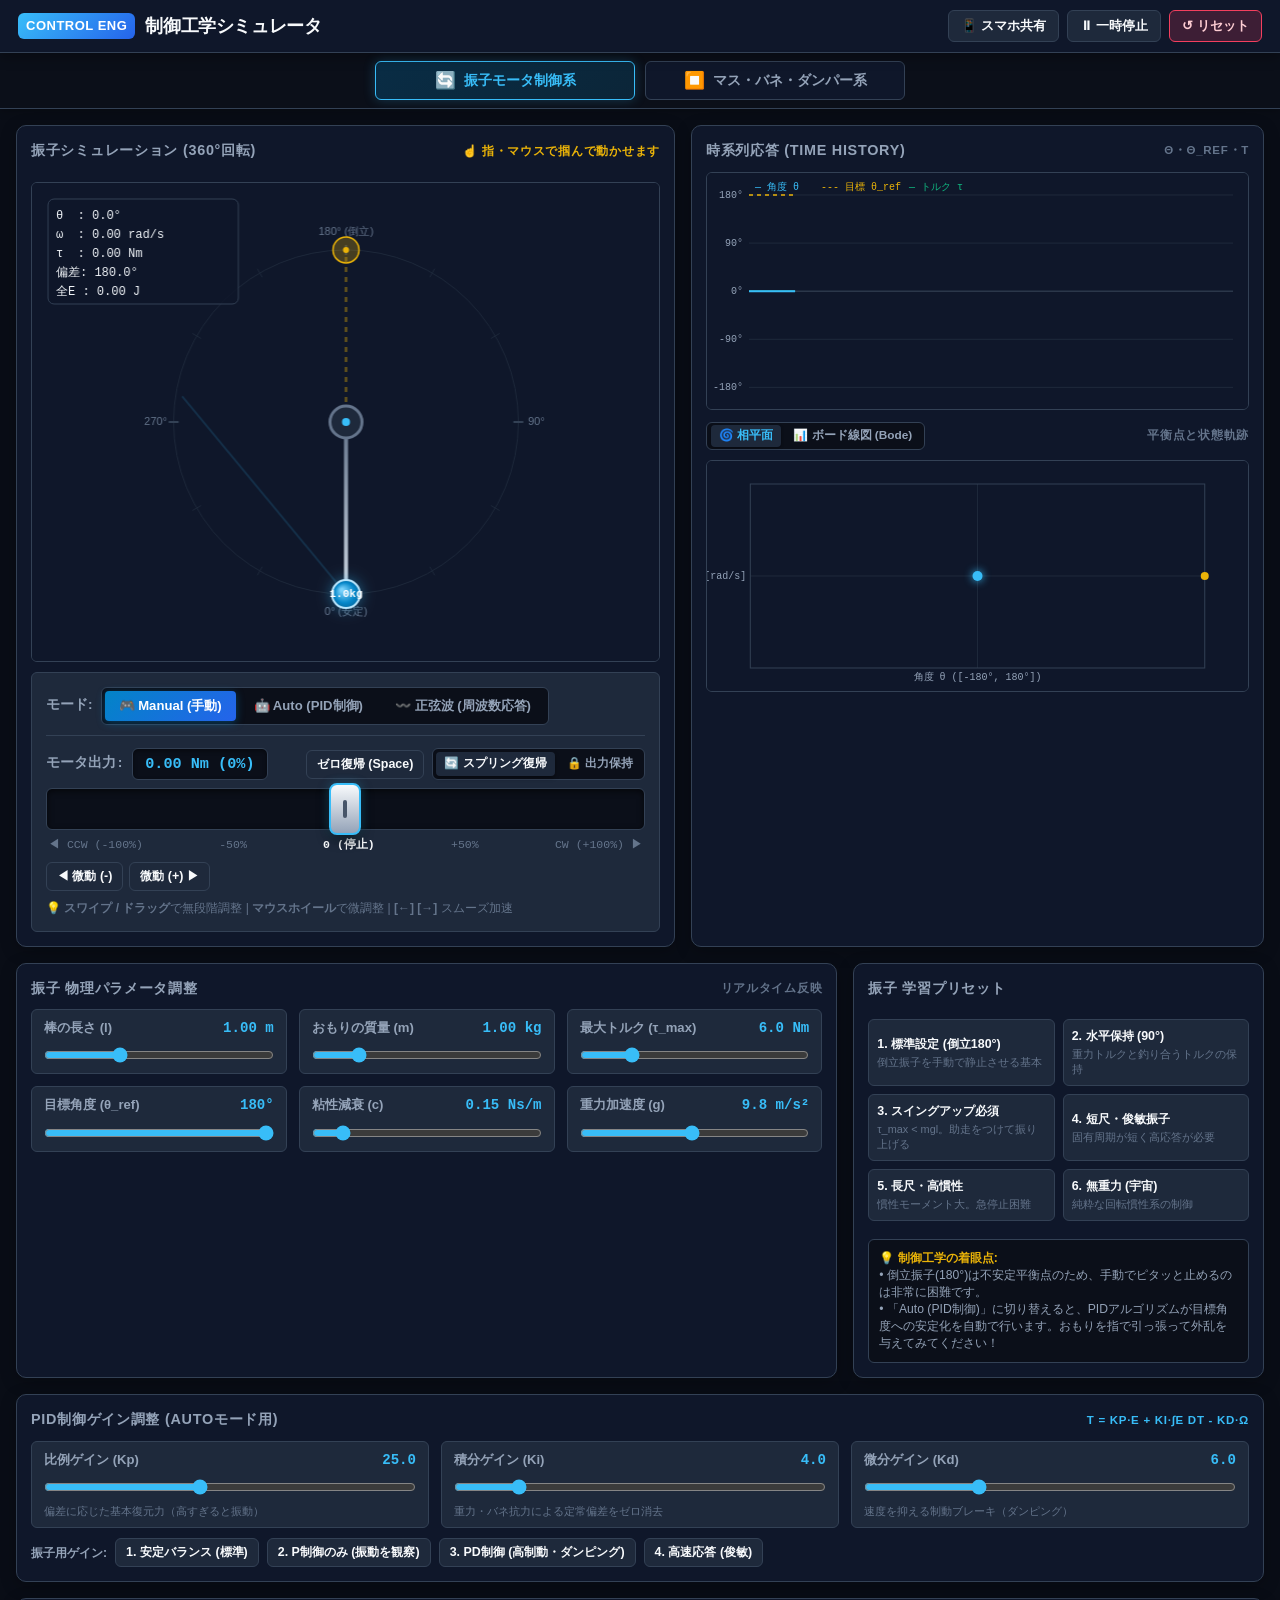
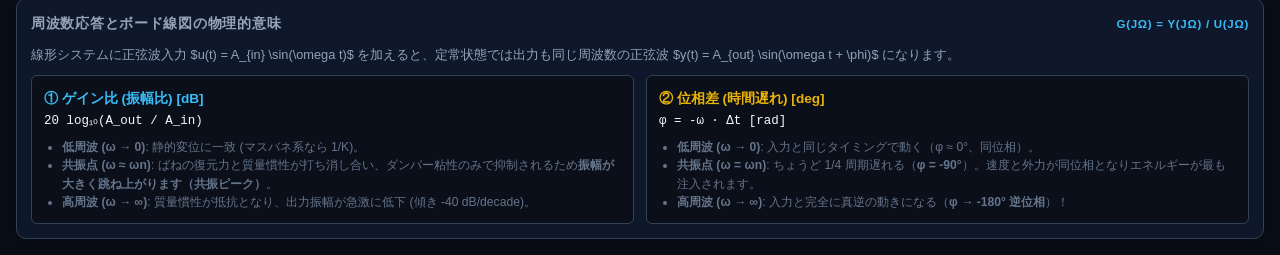
==== commit d57fda45: "Add sine wave frequency response and real-time Bode plot feature" ====
--- a/standalone.html
+++ b/standalone.html
@@ -750,6 +750,110 @@
     box-shadow: 0 2px 4px rgba(0, 0, 0, 0.4);
 }
 
+/* 正弦波・周波数応答コントロールパネル */
+.bode-control-panel {
+    background: #0b0f19;
+    border: 1px solid var(--border);
+    border-radius: var(--radius-sm);
+    padding: 12px 14px;
+    margin-top: 8px;
+    display: flex;
+    flex-direction: column;
+    gap: 10px;
+}
+
+.bode-header-row {
+    display: flex;
+    justify-content: space-between;
+    align-items: center;
+    flex-wrap: wrap;
+    gap: 8px;
+}
+
+.bode-status-title {
+    display: flex;
+    align-items: center;
+    gap: 8px;
+    font-size: 0.88rem;
+}
+
+.pulse-dot-bode {
+    width: 9px;
+    height: 9px;
+    border-radius: 50%;
+    background: #38bdf8;
+    box-shadow: 0 0 8px #38bdf8;
+    animation: pulse-glow 1.5s infinite;
+}
+
+.bode-hud-badges {
+    display: flex;
+    gap: 6px;
+    flex-wrap: wrap;
+}
+
+.badge-hud {
+    background: var(--bg-surface);
+    border: 1px solid var(--border);
+    color: var(--text-primary);
+    font-family: var(--font-mono);
+    font-size: 0.76rem;
+    padding: 3px 8px;
+    border-radius: 4px;
+}
+
+.bode-params-grid {
+    display: grid;
+    grid-template-columns: 1fr 1fr;
+    gap: 12px;
+}
+
+.bode-param-item {
+    background: var(--bg-surface);
+    padding: 8px 10px;
+    border-radius: var(--radius-sm);
+    border: 1px solid var(--border);
+}
+
+.bode-actions-row {
+    display: flex;
+    gap: 8px;
+    flex-wrap: wrap;
+    align-items: center;
+}
+
+/* チャートサブタブ（相平面 ⇔ ボード線図） */
+.chart-subtab-group {
+    display: flex;
+    gap: 4px;
+    background: #0b0f19;
+    padding: 2px 4px;
+    border-radius: var(--radius-sm);
+    border: 1px solid var(--border);
+}
+
+.btn-subtab {
+    background: transparent;
+    border: none;
+    color: var(--text-secondary);
+    padding: 3px 8px;
+    border-radius: 4px;
+    font-size: 0.74rem;
+    font-weight: 600;
+    cursor: pointer;
+    transition: all 0.15s ease;
+}
+
+.btn-subtab:hover {
+    color: var(--text-primary);
+}
+
+.btn-subtab.active {
+    background: var(--bg-card);
+    color: #38bdf8;
+    box-shadow: 0 1px 3px rgba(0, 0, 0, 0.4);
+}
+
 /* ========================================================
    📱 スマートフォン・タブレット向けレスポンシブスタイル
    ======================================================== */
@@ -854,6 +958,10 @@
     }
 
     .preset-list {
+        grid-template-columns: 1fr;
+    }
+
+    .bode-params-grid {
         grid-template-columns: 1fr;
     }
 }
@@ -938,70 +1046,135 @@
 
             <!-- 操作パネル (Manual / Auto PID ＆ アナログ連続スライダー) -->
             <div class="control-bar">
-                <!-- モード切替バー: Manual (手動) vs Auto (PID自動制御) -->
+                <!-- モード切替バー: Manual (手動) vs Auto (PID自動制御) vs Bode (周波数応答) -->
                 <div class="drive-mode-bar">
-                    <div style="display: flex; align-items: center; gap: 8px;">
+                    <div style="display: flex; align-items: center; gap: 8px; flex-wrap: wrap;">
                         <span style="font-size: 0.85rem; font-weight: 700; color: var(--text-secondary);">モード:</span>
                         <div class="drive-toggle-group">
                             <button id="drive-manual" class="btn-drive active" title="人間による手動操作">🎮 Manual (手動)</button>
                             <button id="drive-auto" class="btn-drive" title="PIDコントローラによる目標値への自動位置制御">🤖 Auto (PID制御)</button>
+                            <button id="drive-bode" class="btn-drive" title="正弦波入力とボード線図周波数応答">〰️ 正弦波 (周波数応答)</button>
                         </div>
                     </div>
                     <div id="pid-status-badge" class="pid-status-badge" style="display: none;">
                         <span class="pulse-dot"></span> PID稼働中
                     </div>
+                    <div id="bode-status-badge" class="pid-status-badge" style="display: none; background: rgba(14, 165, 233, 0.15); border-color: #38bdf8; color: #38bdf8;">
+                        <span class="pulse-dot" style="background: #38bdf8;"></span> 正弦波加振中
+                    </div>
                 </div>
 
-                <!-- ステータス ＆ 設定ヘッダー -->
-                <div class="slider-header-row">
-                    <div class="slider-title-group">
-                        <span id="control-input-label" class="torque-meter-label">モータ出力:</span>
-                        <span id="torque-val-text" class="torque-val-badge">0.00 Nm (0%)</span>
+                <!-- 手動操作コントロールパネル (Manual / Auto用) -->
+                <div id="manual-controls-panel">
+                    <!-- ステータス ＆ 設定ヘッダー -->
+                    <div class="slider-header-row">
+                        <div class="slider-title-group">
+                            <span id="control-input-label" class="torque-meter-label">モータ出力:</span>
+                            <span id="torque-val-text" class="torque-val-badge">0.00 Nm (0%)</span>
+                        </div>
+
+                        <div class="slider-mode-group">
+                            <button id="btn-zero" class="btn btn-sm" title="出力を即座にゼロにします">ゼロ復帰 (Space)</button>
+                            <div class="mode-toggle-group" id="manual-mode-toggles">
+                                <button id="mode-spring" class="btn-mode active" title="指・マウスを離すと中央(0)に戻るジョイスティック風操作">🔄 スプリング復帰</button>
+                                <button id="mode-hold" class="btn-mode" title="指・マウスを離してもその出力を保持するスロットル操作">🔒 出力保持</button>
+                            </div>
+                        </div>
                     </div>
 
-                    <div class="slider-mode-group">
-                        <button id="btn-zero" class="btn btn-sm" title="出力を即座にゼロにします">ゼロ復帰 (Space)</button>
-                        <div class="mode-toggle-group" id="manual-mode-toggles">
-                            <button id="mode-spring" class="btn-mode active" title="指・マウスを離すと中央(0)に戻るジョイスティック風操作">🔄 スプリング復帰</button>
-                            <button id="mode-hold" class="btn-mode" title="指・マウスを離してもその出力を保持するスロットル操作">🔒 出力保持</button>
+                    <!-- メイン: インタラクティブ・アナログパドル（ドラッグ・スワイプ領域） -->
+                    <div class="slider-touch-area" id="torque-slider-area" title="マウスドラッグまたは指スワイプで連続的に出力を調整できます">
+                        <div class="slider-track" id="torque-slider-track">
+                            <div class="slider-zero-line"></div>
+                            <div id="gauge-fill" class="gauge-fill"></div>
+                            <div id="torque-slider-thumb" class="slider-thumb">
+                                <div class="thumb-grip"></div>
+                            </div>
+                        </div>
+
+                        <!-- スケール目盛り -->
+                        <div class="slider-scale-labels" id="slider-scale-labels">
+                            <span id="scale-min-label">◀ CCW (-100%)</span>
+                            <span id="scale-mid-left">-50%</span>
+                            <span style="color: var(--text-primary); font-weight: 700;">0 (停止)</span>
+                            <span id="scale-mid-right">+50%</span>
+                            <span id="scale-max-label">CW (+100%) ▶</span>
+                        </div>
+                    </div>
+
+                    <!-- 補助ボタン & ヒント -->
+                    <div class="slider-footer-row">
+                        <div class="nudge-buttons">
+                            <button id="btn-nudge-left" class="btn btn-sm" title="出力を左/引張方向に増やす">◀ 微動 (-)</button>
+                            <button id="btn-nudge-right" class="btn btn-sm" title="出力を右/押出方向に増やす">微動 (+) ▶</button>
+                        </div>
+                        <div class="control-hints">
+                            💡 <b>スワイプ / ドラッグ</b>で無段階調整 | <b>マウスホイール</b>で微調整 | <b>[←] [→]</b> スムーズ加速
                         </div>
                     </div>
                 </div>
 
-                <!-- メイン: インタラクティブ・アナログパドル（ドラッグ・スワイプ領域） -->
-                <div class="slider-touch-area" id="torque-slider-area" title="マウスドラッグまたは指スワイプで連続的に出力を調整できます">
-                    <div class="slider-track" id="torque-slider-track">
-                        <div class="slider-zero-line"></div>
-                        <div id="gauge-fill" class="gauge-fill"></div>
-                        <div id="torque-slider-thumb" class="slider-thumb">
-                            <div class="thumb-grip"></div>
+                <!-- 正弦波・周波数応答コントロールパネル (Bode用) -->
+                <div id="bode-controls-panel" class="bode-control-panel" style="display: none;">
+                    <div class="bode-header-row">
+                        <div class="bode-status-title">
+                            <span class="pulse-dot-bode"></span>
+                            <span style="font-weight: 700; color: #38bdf8;">正弦波入力 &amp; ボード線図測定</span>
+                        </div>
+                        <div class="bode-hud-badges">
+                            <span id="bode-hud-gain" class="badge-hud">ゲイン: -- dB</span>
+                            <span id="bode-hud-phase" class="badge-hud">位相: --°</span>
                         </div>
                     </div>
 
-                    <!-- スケール目盛り -->
-                    <div class="slider-scale-labels" id="slider-scale-labels">
-                        <span id="scale-min-label">◀ CCW (-100%)</span>
-                        <span id="scale-mid-left">-50%</span>
-                        <span style="color: var(--text-primary); font-weight: 700;">0 (停止)</span>
-                        <span id="scale-mid-right">+50%</span>
-                        <span id="scale-max-label">CW (+100%) ▶</span>
+                    <div class="bode-params-grid">
+                        <!-- 周波数 ω -->
+                        <div class="bode-param-item">
+                            <div class="param-header">
+                                <span class="param-name">加振角周波数 (ω)</span>
+                                <span id="val-bode-omega" class="param-value" style="color: var(--accent-yellow);">3.46 rad/s</span>
+                            </div>
+                            <div class="param-slider-row">
+                                <input id="param-bode-omega" type="range" min="0.2" max="25.0" step="0.05" value="3.46">
+                            </div>
+                        </div>
+
+                        <!-- 入力振幅 Ain -->
+                        <div class="bode-param-item">
+                            <div class="param-header">
+                                <span class="param-name" id="bode-amp-label">入力外力振幅 (Ain)</span>
+                                <span id="val-bode-amp" class="param-value">4.0 N</span>
+                            </div>
+                            <div class="param-slider-row">
+                                <input id="param-bode-amp" type="range" min="0.5" max="15.0" step="0.5" value="4.0">
+                            </div>
+                        </div>
                     </div>
-                </div>
-
-                <!-- 補助ボタン & ヒント -->
-                <div class="slider-footer-row">
-                    <div class="nudge-buttons">
-                        <button id="btn-nudge-left" class="btn btn-sm" title="出力を左/引張方向に増やす">◀ 微動 (-)</button>
-                        <button id="btn-nudge-right" class="btn btn-sm" title="出力を右/押出方向に増やす">微動 (+) ▶</button>
+
+                    <!-- アクションボタン群 -->
+                    <div class="bode-actions-row">
+                        <button id="btn-bode-sweep" class="btn btn-primary" title="低周波から高周波へ自動的に加振してボード線図を自動測定します">
+                            ▶ 自動周波数スイープ (Bode測定)
+                        </button>
+                        <button id="btn-bode-record" class="btn" title="現在周波数での振幅・位相をボード線図にプロットします">
+                            📍 現在値をプロット
+                        </button>
+                        <button id="btn-bode-jump-wn" class="btn" title="固有角周波数(共振点)に周波数を合わせます">
+                            🎯 共振点へ
+                        </button>
+                        <button id="btn-bode-clear" class="btn btn-danger" title="ボード線図の測定プロットを消去します">
+                            ↺ プロット消去
+                        </button>
                     </div>
-                    <div class="control-hints">
-                        💡 <b>スワイプ / ドラッグ</b>で無段階調整 | <b>マウスホイール</b>で微調整 | <b>[←] [→]</b> スムーズ加速
+
+                    <div class="control-hints" style="margin-top: 8px;">
+                        💡 <b>周波数スライダー</b>で周期変更 | <b>[▶ 自動スイープ]</b> で低〜高周波を自動加振してボード線図を1点ずつ自動生成！
                     </div>
                 </div>
             </div>
         </section>
 
-        <!-- セクション 2: 制御工学ダッシュボード（時系列グラフ ＆ 相平面） -->
+        <!-- セクション 2: 制御工学ダッシュボード（時系列グラフ ＆ 相平面 / ボード線図） -->
         <section id="tab-charts" class="card charts-section tab-section">
             <div class="chart-box">
                 <div class="card-title">
@@ -1013,13 +1186,17 @@
                 </div>
             </div>
 
-            <div class="chart-box">
-                <div class="card-title">
-                    <span id="phase-chart-title">相平面プロット (Phase Plane)</span>
-                    <span id="phase-chart-sub" style="font-size: 0.72rem; color: var(--text-muted);">平衡点と状態軌跡</span>
+            <div class="chart-box" id="secondary-chart-box">
+                <div class="card-title" style="display: flex; justify-content: space-between; align-items: center;">
+                    <div class="chart-subtab-group">
+                        <button id="btn-chart-phase" class="btn-subtab active" title="相平面プロットを表示">🌀 相平面</button>
+                        <button id="btn-chart-bode" class="btn-subtab" title="ボード線図 (ゲイン＆位相) を表示">📊 ボード線図 (Bode)</button>
+                    </div>
+                    <span id="secondary-chart-sub" style="font-size: 0.72rem; color: var(--text-muted);">平衡点と状態軌跡</span>
                 </div>
                 <div class="chart-canvas-wrapper">
                     <canvas id="phaseCanvas"></canvas>
+                    <canvas id="bodeCanvas" style="display: none;"></canvas>
                 </div>
             </div>
         </section>
@@ -1315,6 +1492,39 @@
                     <button class="btn btn-sm btn-pid-preset" data-kp="20" data-ki="14" data-kd="0">4. PI制御 (定常偏差ゼロ・振動的)</button>
                 </div>
             </div>
+
+            <!-- 周波数応答・ボード線図 学習ヒントカード -->
+            <div class="card bode-study-panel" style="grid-column: 1 / -1;">
+                <div class="card-title">
+                    <span>周波数応答とボード線図の物理的意味</span>
+                    <span style="font-size: 0.72rem; color: var(--accent-blue);">G(jω) = Y(jω) / U(jω)</span>
+                </div>
+                <div style="font-size: 0.8rem; line-height: 1.6; color: var(--text-secondary);">
+                    <p style="margin-bottom: 8px;">
+                        線形システムに正弦波入力 $u(t) = A_{in} \sin(\omega t)$ を加えると、定常状態では出力も同じ周波数の正弦波 $y(t) = A_{out} \sin(\omega t + \phi)$ になります。
+                    </p>
+                    <div style="display: grid; grid-template-columns: repeat(auto-fit, minmax(260px, 1fr)); gap: 12px; margin-top: 10px;">
+                        <div style="background: #0b0f19; padding: 12px; border-radius: var(--radius-sm); border: 1px solid var(--border);">
+                            <strong style="color: var(--accent-blue); font-size: 0.85rem;">① ゲイン比 (振幅比) [dB]</strong><br>
+                            <span style="font-family: var(--font-mono); font-size: 0.78rem; color: #f8fafc;">20 log₁₀(A_out / A_in)</span>
+                            <ul style="margin-top: 6px; padding-left: 18px; font-size: 0.76rem; color: var(--text-muted); line-height: 1.5;">
+                                <li><b>低周波 (ω → 0)</b>: 静的変位に一致 (マスバネ系なら 1/K)。</li>
+                                <li><b>共振点 (ω ≈ ωn)</b>: ばねの復元力と質量慣性が打ち消し合い、ダンパー粘性のみで抑制されるため<b>振幅が大きく跳ね上がります（共振ピーク）</b>。</li>
+                                <li><b>高周波 (ω → ∞)</b>: 質量慣性が抵抗となり、出力振幅が急激に低下 (傾き -40 dB/decade)。</li>
+                            </ul>
+                        </div>
+                        <div style="background: #0b0f19; padding: 12px; border-radius: var(--radius-sm); border: 1px solid var(--border);">
+                            <strong style="color: var(--accent-yellow); font-size: 0.85rem;">② 位相差 (時間遅れ) [deg]</strong><br>
+                            <span style="font-family: var(--font-mono); font-size: 0.78rem; color: #f8fafc;">φ = -ω · Δt [rad]</span>
+                            <ul style="margin-top: 6px; padding-left: 18px; font-size: 0.76rem; color: var(--text-muted); line-height: 1.5;">
+                                <li><b>低周波 (ω → 0)</b>: 入力と同じタイミングで動く（φ ≈ 0°、同位相）。</li>
+                                <li><b>共振点 (ω = ωn)</b>: ちょうど 1/4 周期遅れる（<b>φ = -90°</b>）。速度と外力が同位相となりエネルギーが最も注入されます。</li>
+                                <li><b>高周波 (ω → ∞)</b>: 入力と完全に真逆の動きになる（<b>φ → -180° 逆位相</b>）！</li>
+                            </ul>
+                        </div>
+                    </div>
+                </div>
+            </div>
         </section>
     </main>
 
@@ -2717,7 +2927,7 @@
 
 /**
  * charts.js - 制御工学学習用グラフ（時系列応答＆相平面）
- * （振子モータ制御系 & マス・バネ・ダンパー系 両対応）
+ * （振子モータ制御系 & マス・バネ・ダンパー系 & 正弦波周波数応答 両対応）
  */
 
 class ControlCharts {
@@ -2730,12 +2940,13 @@
         this.phaseCanvas = phaseCanvas;
 
         this.tCtx = timeCanvas.getContext('2d');
-        this.pCtx = phaseCanvas.getContext('2d');
+        this.pCtx = phaseCanvas ? phaseCanvas.getContext('2d') : null;
 
         this.dpr = window.devicePixelRatio || 1;
 
         // 現在のシステムモード ('pendulum' | 'msd')
         this.systemMode = 'pendulum';
+        this.isBodeMode = false;
 
         // データ履歴バッファ
         this.maxHistory = 400; // 約6〜8秒分のデータ
@@ -2755,7 +2966,9 @@
             control: '#10b981',    // 制御入力（トルク τ / 外力 F: エメラルド）
             velocity: '#c084fc',   // 速度（角速度 ω / 速度 v: パープル）
             phaseDot: '#38bdf8',
-            phaseLine: 'rgba(56, 189, 248, 0.4)'
+            phaseLine: 'rgba(56, 189, 248, 0.4)',
+            peakLine: 'rgba(234, 179, 8, 0.4)',
+            dtArrow: '#f59e0b'
         };
 
         this.resize();
@@ -2775,6 +2988,10 @@
             this.systemMode = mode;
             this.clear();
         }
+    }
+
+    setBodeMode(isBode) {
+        this.isBodeMode = isBode;
     }
 
     resize() {
@@ -2821,7 +3038,7 @@
             this.pHeight = h;
             this.phaseCanvas.width = w * this.dpr;
             this.phaseCanvas.height = h * this.dpr;
-            this.pCtx.setTransform(this.dpr, 0, 0, this.dpr, 0, 0);
+            if (this.pCtx) this.pCtx.setTransform(this.dpr, 0, 0, this.dpr, 0, 0);
         }
     }
 
@@ -2878,16 +3095,19 @@
     /**
      * 両グラフを更新描画
      * @param {object} physics 
-     */
-    render(physics) {
-        this.renderTimeHistory(physics);
-        this.renderPhasePlane(physics);
+     * @param {object} bodeAnalyzer (任意: 正弦波周波数応答用)
+     */
+    render(physics, bodeAnalyzer = null) {
+        this.renderTimeHistory(physics, bodeAnalyzer);
+        if (this.phaseCanvas && this.phaseCanvas.style.display !== 'none') {
+            this.renderPhasePlane(physics);
+        }
     }
 
     /**
      * 時系列応答グラフ
      */
-    renderTimeHistory(physics) {
+    renderTimeHistory(physics, bodeAnalyzer = null) {
         if (!this.tWidth || this.tWidth < 20 || !this.tHeight || this.tHeight < 20) {
             this.resize();
         }
@@ -2900,6 +3120,8 @@
         ctx.fillRect(0, 0, w, h);
 
         const isPendulum = this.systemMode === 'pendulum';
+        const isBode = this.isBodeMode && bodeAnalyzer !== null;
+
         const padLeft = isPendulum ? 42 : 46;
         const padRight = 15;
         const padTop = 22;
@@ -2954,43 +3176,61 @@
         ctx.lineTo(w - padRight, zeroY);
         ctx.stroke();
 
-        // 凡例
+        // 凡例表示
         ctx.textAlign = 'left';
-        ctx.fillStyle = this.colors.signal;
-        ctx.fillText(isPendulum ? '― 角度 θ' : '― 変位 x', padLeft + 6, padTop - 8);
-        ctx.fillStyle = this.colors.target;
-        ctx.fillText(isPendulum ? '--- 目標 θ_ref' : '--- 目標 x_ref', padLeft + (isPendulum ? 72 : 76), padTop - 8);
-        ctx.fillStyle = this.colors.control;
-        ctx.fillText(isPendulum ? '― トルク τ' : '― 入力外力 F', padLeft + (isPendulum ? 160 : 166), padTop - 8);
+        if (isBode) {
+            // 正弦波モードの凡例
+            ctx.fillStyle = this.colors.signal;
+            ctx.fillText(isPendulum ? '― 出力 θ(t)' : '― 出力 x(t)', padLeft + 6, padTop - 8);
+
+            ctx.fillStyle = this.colors.control;
+            ctx.fillText('--- 正弦波入力 u(t)', padLeft + 80, padTop - 8);
+
+            if (bodeAnalyzer.currentAmpOut > 0.001) {
+                ctx.fillStyle = '#eab308';
+                ctx.fillText(`|G|=${bodeAnalyzer.currentGainDb.toFixed(1)}dB  φ=${bodeAnalyzer.currentPhaseDeg.toFixed(0)}°`, padLeft + 185, padTop - 8);
+            }
+        } else {
+            // 通常モードの凡例
+            ctx.fillStyle = this.colors.signal;
+            ctx.fillText(isPendulum ? '― 角度 θ' : '― 変位 x', padLeft + 6, padTop - 8);
+            ctx.fillStyle = this.colors.target;
+            ctx.fillText(isPendulum ? '--- 目標 θ_ref' : '--- 目標 x_ref', padLeft + (isPendulum ? 72 : 76), padTop - 8);
+            ctx.fillStyle = this.colors.control;
+            ctx.fillText(isPendulum ? '― トルク τ' : '― 入力外力 F', padLeft + (isPendulum ? 160 : 166), padTop - 8);
+        }
 
         if (this.history.length < 2) return;
 
-        // 1. 目標値の破線プロット
-        ctx.save();
-        ctx.strokeStyle = this.colors.target;
-        ctx.lineWidth = 1.5;
-        ctx.setLineDash([4, 4]);
-        ctx.beginPath();
-        for (let i = 0; i < this.history.length; i++) {
-            const p = this.history[i];
-            const x = padLeft + (i / (this.maxHistory - 1)) * plotW;
-            let y;
-            if (isPendulum) {
-                y = padTop + plotH * (1.0 - (p.target + 180) / 360);
-            } else {
-                const norm = (p.target - (-1.0)) / 2.0;
-                y = padTop + plotH * (1.0 - Math.max(0, Math.min(1, norm)));
+        // 1. 目標値の破線プロット (通常モード時のみ)
+        if (!isBode) {
+            ctx.save();
+            ctx.strokeStyle = this.colors.target;
+            ctx.lineWidth = 1.5;
+            ctx.setLineDash([4, 4]);
+            ctx.beginPath();
+            for (let i = 0; i < this.history.length; i++) {
+                const p = this.history[i];
+                const x = padLeft + (i / (this.maxHistory - 1)) * plotW;
+                let y;
+                if (isPendulum) {
+                    y = padTop + plotH * (1.0 - (p.target + 180) / 360);
+                } else {
+                    const norm = (p.target - (-1.0)) / 2.0;
+                    y = padTop + plotH * (1.0 - Math.max(0, Math.min(1, norm)));
+                }
+                if (i === 0) ctx.moveTo(x, y);
+                else ctx.lineTo(x, y);
             }
-            if (i === 0) ctx.moveTo(x, y);
-            else ctx.lineTo(x, y);
-        }
-        ctx.stroke();
-        ctx.restore();
+            ctx.stroke();
+            ctx.restore();
+        }
 
         // 2. 制御入力（トルク τ / 外力 F）プロット（ゼロ軸中心にスケーリング）
         ctx.save();
         ctx.strokeStyle = this.colors.control;
-        ctx.lineWidth = 1.2;
+        ctx.lineWidth = isBode ? 1.6 : 1.2;
+        if (isBode) ctx.setLineDash([4, 3]);
         ctx.beginPath();
         for (let i = 0; i < this.history.length; i++) {
             const p = this.history[i];
@@ -3016,7 +3256,6 @@
             let y;
             if (isPendulum) {
                 y = padTop + plotH * (1.0 - (p.val + 180) / 360);
-                // 180°と-180°の境界ジャンプ時は線を途切らせる
                 if (prevVal !== null && Math.abs(p.val - prevVal) > 180) {
                     ctx.moveTo(x, y);
                 } else if (i === 0) {
@@ -3034,6 +3273,52 @@
         }
         ctx.stroke();
         ctx.restore();
+
+        // 4. 正弦波モード時の振幅ガイド＆位相差アノテーション
+        if (isBode && bodeAnalyzer.currentAmpOut > 0.005) {
+            this.drawBodeAnnotations(ctx, padLeft, plotW, plotH, zeroY, isPendulum, bodeAnalyzer);
+        }
+    }
+
+    /**
+     * 正弦波モードにおける振幅比と位相遅れ Δt の図解アノテーション描画
+     */
+    drawBodeAnnotations(ctx, padLeft, plotW, plotH, zeroY, isPendulum, bodeAnalyzer) {
+        ctx.save();
+
+        // 出力ピーク値の水平ガイドライン
+        const ampOut = bodeAnalyzer.currentAmpOut;
+        let yTop, yBottom;
+        if (isPendulum) {
+            const deg = ampOut * (180 / Math.PI);
+            yTop = zeroY - (deg / 180) * (plotH * 0.5);
+            yBottom = zeroY + (deg / 180) * (plotH * 0.5);
+        } else {
+            yTop = zeroY - (ampOut / 1.0) * (plotH * 0.5);
+            yBottom = zeroY + (ampOut / 1.0) * (plotH * 0.5);
+        }
+
+        ctx.strokeStyle = this.colors.peakLine;
+        ctx.lineWidth = 1;
+        ctx.setLineDash([3, 3]);
+
+        ctx.beginPath();
+        ctx.moveTo(padLeft, yTop);
+        ctx.lineTo(padLeft + plotW, yTop);
+        ctx.moveTo(padLeft, yBottom);
+        ctx.lineTo(padLeft + plotW, yBottom);
+        ctx.stroke();
+        ctx.setLineDash([]);
+
+        // ガイドラベル: 出力振幅 Aout
+        ctx.fillStyle = '#eab308';
+        ctx.font = '10px monospace';
+        ctx.textAlign = 'right';
+        const unit = isPendulum ? '°' : 'm';
+        const ampStr = isPendulum ? (ampOut * 180 / Math.PI).toFixed(1) : ampOut.toFixed(3);
+        ctx.fillText(`+Aout: ${ampStr}${unit}`, padLeft + plotW - 4, yTop - 3);
+
+        ctx.restore();
     }
 
     /**
@@ -3045,6 +3330,7 @@
         }
 
         const ctx = this.pCtx;
+        if (!ctx) return;
         const w = this.pWidth || 320;
         const h = this.pHeight || 200;
 
@@ -3253,9 +3539,677 @@
 }
 
 /**
+ * bode.js - 周波数応答解析・正弦波入力生成・直交検波（振幅＆位相推定）および自動スイープ
+ */
+
+class BodeAnalyzer {
+    constructor() {
+        // 正弦波入力パラメータ
+        this.omega = 3.5;          // 角周波数 ω [rad/s] (初期値: MSD系の固有周波数近傍)
+        this.amplitude = 4.0;      // 入力振幅 Ain [N] または [Nm]
+        this.time = 0.0;           // 正弦波の経過時間 [s]
+
+        // リアルタイム直交検波（Fourier相関法による振幅・位相推定）
+        this.sampleBuffer = [];    // { t, u, y } のリングバッファ
+        this.currentAmpOut = 0.0;
+        this.currentGainDb = 0.0;
+        this.currentPhaseDeg = 0.0;
+        this.isSettled = false;    // 定常状態に達したか
+
+        // 実測プロット履歴
+        // 各要素: { omega, gainDb, phaseDeg, ampIn, ampOut }
+        this.measurements = [];
+
+        // 自動スイープ（Auto Sweep）ステートマシン
+        this.isSweeping = false;
+        this.sweepFrequencies = [
+            0.5, 0.8, 1.2, 1.8, 2.5, 3.0, 3.46, 4.0, 5.0, 6.5, 8.5, 12.0, 16.0, 22.0
+        ];
+        this.sweepIndex = 0;
+        this.sweepState = 'settling'; // 'settling' (過渡待ち) | 'measuring' (測定中)
+        this.stateTimer = 0.0;
+        this.settleDuration = 2.0;    // 過渡待ち時間 [s]
+        this.measureDuration = 2.0;   // 測定積算時間 [s]
+
+        // 直交積分の積算器
+        this.sumSin = 0.0;
+        this.sumCos = 0.0;
+        this.sumCount = 0;
+    }
+
+    /**
+     * 正弦波入力信号 u(t) = Ain * sin(ω * t) を計算
+     * @param {number} dt 時間刻み [s]
+     * @returns {number} 入力値
+     */
+    updateInput(dt) {
+        this.time += dt;
+        const u = this.amplitude * Math.sin(this.omega * this.time);
+        return u;
+    }
+
+    /**
+     * 周波数の設定（手動変更時）
+     */
+    setOmega(omega) {
+        if (Math.abs(this.omega - omega) > 1e-4) {
+            this.omega = Math.max(0.1, Math.min(40.0, omega));
+            this.sampleBuffer = [];
+            this.fourierBuffer = [];
+            this.sumSin = 0.0;
+            this.sumCos = 0.0;
+            this.sumCount = 0;
+            this.stateTimer = 0.0;
+        }
+    }
+
+    /**
+     * 入力振幅の設定
+     */
+    setAmplitude(amp) {
+        this.amplitude = Math.max(0.1, amp);
+    }
+
+    /**
+     * 測定点のクリア
+     */
+    clearMeasurements() {
+        this.measurements = [];
+    }
+
+    /**
+     * 現在の周波数における測定点を記録
+     */
+    recordCurrentPoint() {
+        if (this.currentAmpOut <= 0.001) return null;
+        const pt = {
+            omega: this.omega,
+            gainDb: this.currentGainDb,
+            phaseDeg: this.currentPhaseDeg,
+            ampIn: this.amplitude,
+            ampOut: this.currentAmpOut
+        };
+
+        // 既存の近い周波数の測定点があれば更新、なければ追加して昇順ソート
+        const existingIdx = this.measurements.findIndex(p => Math.abs(p.omega - this.omega) / this.omega < 0.05);
+        if (existingIdx >= 0) {
+            this.measurements[existingIdx] = pt;
+        } else {
+            this.measurements.push(pt);
+            this.measurements.sort((a, b) => a.omega - b.omega);
+        }
+        return pt;
+    }
+
+    /**
+     * 自動スイープの開始
+     */
+    startSweep(customFrequencies = null) {
+        if (customFrequencies && customFrequencies.length > 0) {
+            this.sweepFrequencies = [...customFrequencies];
+        }
+        this.isSweeping = true;
+        this.sweepIndex = 0;
+        this.clearMeasurements();
+        this.applySweepIndex(0);
+    }
+
+    /**
+     * 自動スイープの停止
+     */
+    stopSweep() {
+        this.isSweeping = false;
+    }
+
+    applySweepIndex(index) {
+        if (index >= this.sweepFrequencies.length) {
+            this.isSweeping = false;
+            return;
+        }
+        this.sweepIndex = index;
+        this.setOmega(this.sweepFrequencies[index]);
+        this.sweepState = 'settling';
+        this.stateTimer = 0.0;
+
+        // 周波数に応じた適切な過渡待ち時間（周期の1.5〜2.5倍、最低1.2s）
+        const period = (2.0 * Math.PI) / this.omega;
+        this.settleDuration = Math.max(1.2, period * 2.0);
+        this.measureDuration = Math.max(1.0, period * 2.0);
+        this.sumSin = 0.0;
+        this.sumCos = 0.0;
+        this.sumCount = 0;
+    }
+
+    /**
+     * 毎ステップの物理出力 y を観測し、直交検波で振幅比と位相差をリアルタイム同定
+     * @param {number} u 入力値
+     * @param {number} y 出力値 (変位 x または 角度 θ)
+     * @param {number} dt 時間刻み [s]
+     */
+    processSample(u, y, dt) {
+        this.stateTimer += dt;
+
+        // 1周期分のバッファを保持（時系列波形の表示用）
+        const period = (2.0 * Math.PI) / this.omega;
+        this.sampleBuffer.push({ t: this.time, u, y });
+        const maxBufferDuration = Math.max(period * 3.0, 3.0);
+        while (this.sampleBuffer.length > 0 && (this.time - this.sampleBuffer[0].t) > maxBufferDuration) {
+            this.sampleBuffer.shift();
+        }
+
+        // 直交検波用のサンプル履歴（直近1周期分を保持）
+        if (!this.fourierBuffer) this.fourierBuffer = [];
+        this.fourierBuffer.push({ t: this.time, y, dt });
+
+        // 直近1周期 T のデータのみ残す
+        while (this.fourierBuffer.length > 0 && (this.time - this.fourierBuffer[0].t) > period) {
+            this.fourierBuffer.shift();
+        }
+
+        // 1周期分のサンプルが集まったら正確なフーリエ直交積分を実行
+        if (this.fourierBuffer.length >= 8 && (this.time - this.fourierBuffer[0].t) >= period * 0.92) {
+            let sumSin = 0.0;
+            let sumCos = 0.0;
+            let totalDt = 0.0;
+
+            for (let i = 0; i < this.fourierBuffer.length; i++) {
+                const s = this.fourierBuffer[i];
+                const sVal = Math.sin(this.omega * s.t);
+                const cVal = Math.cos(this.omega * s.t);
+                sumSin += s.y * sVal * s.dt;
+                sumCos += s.y * cVal * s.dt;
+                totalDt += s.dt;
+            }
+
+            if (totalDt > 0.001) {
+                const I = (2.0 / totalDt) * sumSin;
+                const Q = (2.0 / totalDt) * sumCos;
+
+                this.currentAmpOut = Math.sqrt(I * I + Q * Q);
+                const gain = this.currentAmpOut / Math.max(1e-4, this.amplitude);
+                this.currentGainDb = 20.0 * Math.log10(Math.max(1e-4, gain));
+
+                // 位相: y(t) = I*sin(ωt) + Q*cos(ωt) => atan2(Q, I)
+                let phaseRad = Math.atan2(Q, I);
+                let phaseDeg = phaseRad * (180.0 / Math.PI);
+                if (phaseDeg > 15.0) phaseDeg -= 360.0;
+                this.currentPhaseDeg = phaseDeg;
+            }
+        }
+
+        // 自動スイープの進行管理
+        if (this.isSweeping) {
+            if (this.sweepState === 'settling') {
+                if (this.stateTimer >= this.settleDuration) {
+                    this.sweepState = 'measuring';
+                    this.stateTimer = 0.0;
+                    this.sumSin = 0.0;
+                    this.sumCos = 0.0;
+                    this.sumCount = 0;
+                }
+            } else if (this.sweepState === 'measuring') {
+                if (this.stateTimer >= this.measureDuration) {
+                    // 計測完了、プロットに追加
+                    this.recordCurrentPoint();
+                    // 次の周波数へ
+                    this.applySweepIndex(this.sweepIndex + 1);
+                }
+            }
+        }
+    }
+
+    /**
+     * 理論ボード線図の計算
+     * @param {string} systemType 'msd' | 'pendulum'
+     * @param {object} physics 物理インスタンス
+     * @param {Array<number>} omegaRange 周波数の配列
+     */
+    static computeTheoreticalBode(systemType, physics, omegaRange) {
+        const result = [];
+
+        if (systemType === 'msd') {
+            // マス・バネ・ダンパー系: G(s) = 1 / (m*s^2 + D*s + K)
+            const m = physics.m;
+            const k = physics.k;
+            const d = physics.d;
+
+            for (const w of omegaRange) {
+                const real = k - m * w * w;
+                const imag = d * w;
+                const denomMag = Math.sqrt(real * real + imag * imag);
+                const gain = 1.0 / denomMag;
+                const gainDb = 20.0 * Math.log10(gain);
+
+                // 位相差: -atan2(imag, real)
+                let phaseRad = -Math.atan2(imag, real);
+                let phaseDeg = phaseRad * (180.0 / Math.PI);
+
+                result.push({ omega: w, gainDb, phaseDeg });
+            }
+        } else {
+            // 振子系 (微小角近似): G(s) = 1 / (J*s^2 + c*s + mgl)
+            const J = physics.m * physics.l * physics.l;
+            const c = physics.c;
+            const mgl = physics.m * physics.g * physics.l;
+
+            for (const w of omegaRange) {
+                const real = mgl - J * w * w;
+                const imag = c * w;
+                const denomMag = Math.sqrt(real * real + imag * imag);
+                const gain = 1.0 / denomMag;
+                const gainDb = 20.0 * Math.log10(gain);
+
+                let phaseRad = -Math.atan2(imag, real);
+                let phaseDeg = phaseRad * (180.0 / Math.PI);
+
+                result.push({ omega: w, gainDb, phaseDeg });
+            }
+        }
+
+        return result;
+    }
+}
+
+/**
+ * bode-renderer.js - ボード線図（ゲイン線図＆位相線図）のCanvas描画
+ */
+
+
+
+class BodeRenderer {
+    /**
+     * @param {HTMLCanvasElement} canvas 
+     */
+    constructor(canvas) {
+        this.canvas = canvas;
+        this.ctx = canvas.getContext('2d');
+        this.dpr = window.devicePixelRatio || 1;
+
+        // 周波数レンジ（対数）
+        this.minOmega = 0.2;
+        this.maxOmega = 30.0;
+
+        // ゲインレンジ [dB]
+        this.minGainDb = -45.0;
+        this.maxGainDb = 25.0;
+
+        // 位相レンジ [deg]
+        this.minPhaseDeg = -195.0;
+        this.maxPhaseDeg = 15.0;
+
+        this.colors = {
+            bg: '#0f172a',
+            grid: '#1e293b',
+            subGrid: 'rgba(30, 41, 59, 0.5)',
+            axis: '#334155',
+            zeroLine: 'rgba(148, 163, 184, 0.4)',
+            text: '#94a3b8',
+            theory: 'rgba(56, 189, 248, 0.45)',  // 理論曲線（薄いシアン破線）
+            measured: '#10b981',                 // 実測プロット（エメラルド実線）
+            point: '#34d399',
+            pointGlow: 'rgba(16, 185, 129, 0.5)',
+            cursor: '#eab308',                   // 現在周波数カーソル（イエロー）
+            cursorDot: '#fef08a'
+        };
+
+        this.resize();
+    }
+
+    resize() {
+        if (!this.canvas) return;
+        const rect = this.canvas.getBoundingClientRect();
+        let w = rect.width;
+        let h = rect.height;
+
+        if (w <= 0 || h <= 0) {
+            const parent = this.canvas.parentElement;
+            if (parent) {
+                const pRect = parent.getBoundingClientRect();
+                w = pRect.width || w;
+                h = pRect.height || h;
+            }
+        }
+        if (w <= 0) w = 320;
+        if (h <= 0) h = 240;
+
+        this.width = w;
+        this.height = h;
+        this.canvas.width = w * this.dpr;
+        this.canvas.height = h * this.dpr;
+        this.ctx.setTransform(this.dpr, 0, 0, this.dpr, 0, 0);
+    }
+
+    /**
+     * 周波数 ω -> Xピクセル座標 (対数変換)
+     */
+    omegaToX(omega, plotLeft, plotWidth) {
+        const logMin = Math.log10(this.minOmega);
+        const logMax = Math.log10(this.maxOmega);
+        const logW = Math.log10(Math.max(this.minOmega, Math.min(this.maxOmega, omega)));
+        const norm = (logW - logMin) / (logMax - logMin);
+        return plotLeft + norm * plotWidth;
+    }
+
+    /**
+     * ゲイン [dB] -> Yピクセル座標
+     */
+    gainToY(gainDb, plotTop, plotHeight) {
+        const norm = (gainDb - this.minGainDb) / (this.maxGainDb - this.minGainDb);
+        return plotTop + plotHeight * (1.0 - Math.max(0, Math.min(1, norm)));
+    }
+
+    /**
+     * 位相 [deg] -> Yピクセル座標
+     */
+    phaseToY(phaseDeg, plotTop, plotHeight) {
+        const norm = (phaseDeg - this.minPhaseDeg) / (this.maxPhaseDeg - this.minPhaseDeg);
+        return plotTop + plotHeight * (1.0 - Math.max(0, Math.min(1, norm)));
+    }
+
+    /**
+     * ボード線図全体の描画
+     * @param {BodeAnalyzer} analyzer 
+     * @param {string} systemType 'msd' | 'pendulum'
+     * @param {object} physics 
+     */
+    draw(analyzer, systemType, physics) {
+        if (!this.width || this.width < 20 || !this.height || this.height < 20) {
+            this.resize();
+        }
+
+        const ctx = this.ctx;
+        const w = this.width;
+        const h = this.height;
+
+        ctx.fillStyle = this.colors.bg;
+        ctx.fillRect(0, 0, w, h);
+
+        const padLeft = 44;
+        const padRight = 18;
+        const padTop = 18;
+        const padBottom = 22;
+        const gap = 18; // ゲイン線図と位相線図の間の隙間
+
+        const totalPlotH = h - padTop - padBottom - gap;
+        const gainPlotH = Math.floor(totalPlotH * 0.52);
+        const phasePlotH = totalPlotH - gainPlotH;
+
+        const plotW = w - padLeft - padRight;
+        const gainPlotTop = padTop;
+        const phasePlotTop = padTop + gainPlotH + gap;
+
+        // 1. グリッドと目盛り
+        this.drawGridsAndAxes(plotW, gainPlotTop, gainPlotH, phasePlotTop, phasePlotH, padLeft, padRight);
+
+        // 2. 理論曲線の描画（高解像度サンプル）
+        this.drawTheoreticalCurves(systemType, physics, padLeft, plotW, gainPlotTop, gainPlotH, phasePlotTop, phasePlotH);
+
+        // 3. 実測プロット点の描画
+        this.drawMeasuredPlots(analyzer.measurements, padLeft, plotW, gainPlotTop, gainPlotH, phasePlotTop, phasePlotH);
+
+        // 4. 現在入力中の周波数カーソル＆リアルタイム点
+        this.drawCurrentCursor(analyzer, padLeft, plotW, gainPlotTop, gainPlotH, phasePlotTop, phasePlotH);
+
+        // 5. 凡例＆HUD
+        this.drawLegend(analyzer, padLeft, gainPlotTop, phasePlotTop);
+    }
+
+    drawGridsAndAxes(plotW, gainPlotTop, gainPlotH, phasePlotTop, phasePlotH, padLeft, padRight) {
+        const ctx = this.ctx;
+        const w = this.width;
+
+        // 対数周波数グリッド (0.2, 0.5, 1, 2, 5, 10, 20 rad/s)
+        const omegaTicks = [0.2, 0.5, 1.0, 2.0, 5.0, 10.0, 20.0];
+        ctx.strokeStyle = this.colors.grid;
+        ctx.lineWidth = 1;
+        ctx.fillStyle = this.colors.text;
+        ctx.font = '10px monospace';
+        ctx.textAlign = 'center';
+        ctx.textBaseline = 'top';
+
+        omegaTicks.forEach(wVal => {
+            const x = this.omegaToX(wVal, padLeft, plotW);
+            // 縦グリッド
+            ctx.beginPath();
+            ctx.moveTo(x, gainPlotTop);
+            ctx.lineTo(x, gainPlotTop + gainPlotH);
+            ctx.moveTo(x, phasePlotTop);
+            ctx.lineTo(x, phasePlotTop + phasePlotH);
+            ctx.stroke();
+
+            // 下部周波数ラベル
+            ctx.fillText(`${wVal}`, x, phasePlotTop + phasePlotH + 4);
+        });
+
+        // ゲイン線図の横グリッド (-40, -20, 0, +20 dB)
+        const gainTicks = [-40, -20, 0, 20];
+        ctx.textAlign = 'right';
+        ctx.textBaseline = 'middle';
+
+        gainTicks.forEach(gVal => {
+            const y = this.gainToY(gVal, gainPlotTop, gainPlotH);
+            ctx.strokeStyle = gVal === 0 ? this.colors.zeroLine : this.colors.grid;
+            ctx.lineWidth = gVal === 0 ? 1.5 : 1;
+            ctx.beginPath();
+            ctx.moveTo(padLeft, y);
+            ctx.lineTo(w - padRight, y);
+            ctx.stroke();
+
+            ctx.fillStyle = gVal === 0 ? '#f8fafc' : this.colors.text;
+            ctx.fillText(`${gVal > 0 ? '+' : ''}${gVal}dB`, padLeft - 6, y);
+        });
+
+        // 位相線図の横グリッド (0°, -45°, -90°, -135°, -180°)
+        const phaseTicks = [0, -45, -90, -135, -180];
+        phaseTicks.forEach(pVal => {
+            const y = this.phaseToY(pVal, phasePlotTop, phasePlotH);
+            ctx.strokeStyle = (pVal === -90 || pVal === -180) ? this.colors.zeroLine : this.colors.grid;
+            ctx.lineWidth = (pVal === -90 || pVal === -180) ? 1.5 : 1;
+            ctx.beginPath();
+            ctx.moveTo(padLeft, y);
+            ctx.lineTo(w - padRight, y);
+            ctx.stroke();
+
+            ctx.fillStyle = (pVal === -90 || pVal === -180) ? '#f8fafc' : this.colors.text;
+            ctx.fillText(`${pVal}°`, padLeft - 6, y);
+        });
+
+        // 枠線
+        ctx.strokeStyle = this.colors.axis;
+        ctx.lineWidth = 1;
+        ctx.strokeRect(padLeft, gainPlotTop, plotW, gainPlotH);
+        ctx.strokeRect(padLeft, phasePlotTop, plotW, phasePlotH);
+
+        // 軸名ラベル
+        ctx.fillStyle = this.colors.text;
+        ctx.textAlign = 'right';
+        ctx.fillText('ω [rad/s]', w - padRight, phasePlotTop + phasePlotH + 5);
+    }
+
+    drawTheoreticalCurves(systemType, physics, padLeft, plotW, gainPlotTop, gainPlotH, phasePlotTop, phasePlotH) {
+        // 対数等間隔に120点サンプリングして理論曲線を生成
+        const N = 120;
+        const omegaRange = [];
+        const logMin = Math.log10(this.minOmega);
+        const logMax = Math.log10(this.maxOmega);
+        for (let i = 0; i < N; i++) {
+            const w = Math.pow(10, logMin + (i / (N - 1)) * (logMax - logMin));
+            omegaRange.push(w);
+        }
+
+        const theoretical = BodeAnalyzer.computeTheoreticalBode(systemType, physics, omegaRange);
+        if (theoretical.length < 2) return;
+
+        const ctx = this.ctx;
+        ctx.save();
+        ctx.strokeStyle = this.colors.theory;
+        ctx.lineWidth = 1.8;
+        ctx.setLineDash([4, 3]);
+
+        // 理論ゲイン線図
+        ctx.beginPath();
+        for (let i = 0; i < theoretical.length; i++) {
+            const pt = theoretical[i];
+            const x = this.omegaToX(pt.omega, padLeft, plotW);
+            const y = this.gainToY(pt.gainDb, gainPlotTop, gainPlotH);
+            if (i === 0) ctx.moveTo(x, y);
+            else ctx.lineTo(x, y);
+        }
+        ctx.stroke();
+
+        // 理論位相線図
+        ctx.beginPath();
+        for (let i = 0; i < theoretical.length; i++) {
+            const pt = theoretical[i];
+            const x = this.omegaToX(pt.omega, padLeft, plotW);
+            const y = this.phaseToY(pt.phaseDeg, phasePlotTop, phasePlotH);
+            if (i === 0) ctx.moveTo(x, y);
+            else ctx.lineTo(x, y);
+        }
+        ctx.stroke();
+
+        ctx.restore();
+    }
+
+    drawMeasuredPlots(measurements, padLeft, plotW, gainPlotTop, gainPlotH, phasePlotTop, phasePlotH) {
+        if (!measurements || measurements.length === 0) return;
+
+        const ctx = this.ctx;
+        ctx.save();
+
+        // 実測ゲインの折れ線
+        ctx.strokeStyle = this.colors.measured;
+        ctx.lineWidth = 2.0;
+        ctx.beginPath();
+        for (let i = 0; i < measurements.length; i++) {
+            const pt = measurements[i];
+            const x = this.omegaToX(pt.omega, padLeft, plotW);
+            const y = this.gainToY(pt.gainDb, gainPlotTop, gainPlotH);
+            if (i === 0) ctx.moveTo(x, y);
+            else ctx.lineTo(x, y);
+        }
+        ctx.stroke();
+
+        // 実測位相の折れ線
+        ctx.beginPath();
+        for (let i = 0; i < measurements.length; i++) {
+            const pt = measurements[i];
+            const x = this.omegaToX(pt.omega, padLeft, plotW);
+            const y = this.phaseToY(pt.phaseDeg, phasePlotTop, phasePlotH);
+            if (i === 0) ctx.moveTo(x, y);
+            else ctx.lineTo(x, y);
+        }
+        ctx.stroke();
+
+        // 実測データ点マーカー
+        measurements.forEach(pt => {
+            const x = this.omegaToX(pt.omega, padLeft, plotW);
+            const yGain = this.gainToY(pt.gainDb, gainPlotTop, gainPlotH);
+            const yPhase = this.phaseToY(pt.phaseDeg, phasePlotTop, phasePlotH);
+
+            // ゲイン点
+            ctx.fillStyle = this.colors.point;
+            ctx.shadowColor = this.colors.pointGlow;
+            ctx.shadowBlur = 6;
+            ctx.beginPath();
+            ctx.arc(x, yGain, 3.5, 0, Math.PI * 2);
+            ctx.fill();
+
+            // 位相点
+            ctx.beginPath();
+            ctx.arc(x, yPhase, 3.5, 0, Math.PI * 2);
+            ctx.fill();
+        });
+
+        ctx.restore();
+    }
+
+    drawCurrentCursor(analyzer, padLeft, plotW, gainPlotTop, gainPlotH, phasePlotTop, phasePlotH) {
+        const ctx = this.ctx;
+        const curOmega = analyzer.omega;
+        const x = this.omegaToX(curOmega, padLeft, plotW);
+
+        ctx.save();
+
+        // 縦のカーソル破線
+        ctx.strokeStyle = this.colors.cursor;
+        ctx.lineWidth = 1.2;
+        ctx.setLineDash([3, 3]);
+        ctx.beginPath();
+        ctx.moveTo(x, gainPlotTop);
+        ctx.lineTo(x, gainPlotTop + gainPlotH);
+        ctx.moveTo(x, phasePlotTop);
+        ctx.lineTo(x, phasePlotTop + phasePlotH);
+        ctx.stroke();
+        ctx.setLineDash([]);
+
+        // 現在の推定ゲイン・位相マーカー（光るリング）
+        if (analyzer.currentAmpOut > 0.001) {
+            const curYGain = this.gainToY(analyzer.currentGainDb, gainPlotTop, gainPlotH);
+            const curYPhase = this.phaseToY(analyzer.currentPhaseDeg, phasePlotTop, phasePlotH);
+
+            ctx.strokeStyle = this.colors.cursor;
+            ctx.fillStyle = this.colors.cursorDot;
+            ctx.lineWidth = 2;
+            ctx.shadowColor = '#eab308';
+            ctx.shadowBlur = 8;
+
+            // ゲインマーカー
+            ctx.beginPath();
+            ctx.arc(x, curYGain, 5, 0, Math.PI * 2);
+            ctx.fill();
+            ctx.stroke();
+
+            // 位相マーカー
+            ctx.beginPath();
+            ctx.arc(x, curYPhase, 5, 0, Math.PI * 2);
+            ctx.fill();
+            ctx.stroke();
+        }
+
+        ctx.restore();
+    }
+
+    drawLegend(analyzer, padLeft, gainPlotTop, phasePlotTop) {
+        const ctx = this.ctx;
+        ctx.font = '10px sans-serif';
+        ctx.textBaseline = 'top';
+
+        // ゲイン線図タイトル
+        ctx.fillStyle = '#f8fafc';
+        ctx.textAlign = 'left';
+        ctx.fillText('ゲイン線図 [dB]', padLeft + 6, gainPlotTop + 5);
+
+        // 凡例
+        ctx.fillStyle = 'rgba(56, 189, 248, 0.8)';
+        ctx.fillText('-- 理論曲線', padLeft + 110, gainPlotTop + 5);
+
+        ctx.fillStyle = '#34d399';
+        ctx.fillText('―● 実測プロット', padLeft + 185, gainPlotTop + 5);
+
+        // 位相線図タイトル
+        ctx.fillStyle = '#f8fafc';
+        ctx.fillText('位相線図 [deg]', padLeft + 6, phasePlotTop + 5);
+
+        // スイープ状態のHUDバッジ
+        if (analyzer.isSweeping) {
+            const isSettling = analyzer.sweepState === 'settling';
+            ctx.fillStyle = isSettling ? '#eab308' : '#10b981';
+            ctx.font = 'bold 10px monospace';
+            ctx.textAlign = 'right';
+            const progress = `[${analyzer.sweepIndex + 1}/${analyzer.sweepFrequencies.length}]`;
+            const statusText = isSettling ? `⏳ 過渡待ち中... ${progress}` : `📡 測定積算中... ${progress}`;
+            ctx.fillText(statusText, this.width - 24, gainPlotTop + 5);
+        }
+    }
+}
+
+/**
  * app.js - メインアプリケーション制御・イベントハンドリング・ゲームループ
- * （振子モータ制御系 & マス・バネ・ダンパー系 両対応）
+ * （振子モータ制御系 & マス・バネ・ダンパー系 & 正弦波周波数応答ボード線図 完全対応）
  */
+
+
 
 
 
@@ -3281,18 +4235,24 @@
         this.msdPid.ki = 12.0;
         this.msdPid.kd = 8.0;
 
+        // 周波数応答・ボード線図
+        this.bodeAnalyzer = new BodeAnalyzer();
+        this.activeSecondaryChart = 'phase'; // 'phase' | 'bode'
+
         // Canvas要素
         this.simCanvas = document.getElementById('simCanvas');
         this.timeCanvas = document.getElementById('timeCanvas');
         this.phaseCanvas = document.getElementById('phaseCanvas');
+        this.bodeCanvas = document.getElementById('bodeCanvas');
 
         this.renderer = new PendulumRenderer(this.simCanvas);
         this.msdRenderer = new MassSpringDamperRenderer(this.simCanvas);
         this.charts = new ControlCharts(this.timeCanvas, this.phaseCanvas);
+        this.bodeRenderer = new BodeRenderer(this.bodeCanvas);
 
         // 操作状態
         this.isPaused = false;
-        this.driveMode = 'manual'; // 'manual' | 'auto'
+        this.driveMode = 'manual'; // 'manual' | 'auto' | 'bode'
         this.sliderMode = 'spring'; // 'spring' | 'hold'
         this.appliedTau = 0.0;      // 振子用モータトルク [Nm]
         this.appliedForce = 0.0;    // MSD用入力外力 [N]
@@ -3359,6 +4319,7 @@
         this.updateParamUIFromPhysics();
         this.updateMSDParamUI();
         this.updatePIDUI();
+        this.updateBodeUI();
 
         this.handleResize();
         requestAnimationFrame((t) => this.loop(t));
@@ -3366,6 +4327,10 @@
 
     get currentPID() {
         return this.activeSystem === 'pendulum' ? this.pendulumPid : this.msdPid;
+    }
+
+    get currentPhysics() {
+        return this.activeSystem === 'pendulum' ? this.physics : this.msdPhysics;
     }
 
     initDOM() {
@@ -3381,8 +4346,6 @@
         this.scaleMaxLabel = document.getElementById('scale-max-label');
         this.timeChartTitle = document.getElementById('time-chart-title');
         this.timeChartSub = document.getElementById('time-chart-sub');
-        this.phaseChartTitle = document.getElementById('phase-chart-title');
-        this.phaseChartSub = document.getElementById('phase-chart-sub');
         this.pidFormulaBadge = document.getElementById('pid-formula-badge');
 
         // カード・パネル
@@ -3439,8 +4402,32 @@
         // ドライブモード切替DOM
         this.btnDriveManual = document.getElementById('drive-manual');
         this.btnDriveAuto = document.getElementById('drive-auto');
+        this.btnDriveBode = document.getElementById('drive-bode');
         this.pidStatusBadge = document.getElementById('pid-status-badge');
+        this.bodeStatusBadge = document.getElementById('bode-status-badge');
         this.manualModeToggles = document.getElementById('manual-mode-toggles');
+
+        // パネル切替DOM
+        this.manualControlsPanel = document.getElementById('manual-controls-panel');
+        this.bodeControlsPanel = document.getElementById('bode-controls-panel');
+
+        // 正弦波コントロールDOM
+        this.paramBodeOmega = document.getElementById('param-bode-omega');
+        this.valBodeOmega = document.getElementById('val-bode-omega');
+        this.paramBodeAmp = document.getElementById('param-bode-amp');
+        this.valBodeAmp = document.getElementById('val-bode-amp');
+        this.bodeAmpLabel = document.getElementById('bode-amp-label');
+        this.btnBodeSweep = document.getElementById('btn-bode-sweep');
+        this.btnBodeRecord = document.getElementById('btn-bode-record');
+        this.btnBodeJumpWn = document.getElementById('btn-bode-jump-wn');
+        this.btnBodeClear = document.getElementById('btn-bode-clear');
+        this.bodeHudGain = document.getElementById('bode-hud-gain');
+        this.bodeHudPhase = document.getElementById('bode-hud-phase');
+
+        // サブタブ切替DOM
+        this.btnChartPhase = document.getElementById('btn-chart-phase');
+        this.btnChartBode = document.getElementById('btn-chart-bode');
+        this.secondaryChartSub = document.getElementById('secondary-chart-sub');
 
         // スライダー関連DOM
         this.sliderArea = document.getElementById('torque-slider-area');
@@ -3471,9 +4458,74 @@
             this.btnSysMSD.addEventListener('click', () => this.switchSystem('msd'));
         }
 
-        // ドライブモード切替（Manual vs Auto）
+        // ドライブモード切替
         this.btnDriveManual.addEventListener('click', () => this.setDriveMode('manual'));
         this.btnDriveAuto.addEventListener('click', () => this.setDriveMode('auto'));
+        if (this.btnDriveBode) {
+            this.btnDriveBode.addEventListener('click', () => this.setDriveMode('bode'));
+        }
+
+        // グラフサブタブ切替（相平面 ⇔ ボード線図）
+        if (this.btnChartPhase) {
+            this.btnChartPhase.addEventListener('click', () => this.setSecondaryChart('phase'));
+        }
+        if (this.btnChartBode) {
+            this.btnChartBode.addEventListener('click', () => this.setSecondaryChart('bode'));
+        }
+
+        // 正弦波周波数スライダー
+        if (this.paramBodeOmega) {
+            this.paramBodeOmega.addEventListener('input', (e) => {
+                const w = parseFloat(e.target.value);
+                this.bodeAnalyzer.setOmega(w);
+                this.updateBodeUI();
+            });
+        }
+
+        // 正弦波振幅スライダー
+        if (this.paramBodeAmp) {
+            this.paramBodeAmp.addEventListener('input', (e) => {
+                const amp = parseFloat(e.target.value);
+                this.bodeAnalyzer.setAmplitude(amp);
+                this.updateBodeUI();
+            });
+        }
+
+        // 自動スイープボタン
+        if (this.btnBodeSweep) {
+            this.btnBodeSweep.addEventListener('click', () => {
+                if (this.bodeAnalyzer.isSweeping) {
+                    this.bodeAnalyzer.stopSweep();
+                    this.btnBodeSweep.textContent = '▶ 自動周波数スイープ (Bode測定)';
+                } else {
+                    this.startBodeSweep();
+                }
+            });
+        }
+
+        // 現在値プロット記録ボタン
+        if (this.btnBodeRecord) {
+            this.btnBodeRecord.addEventListener('click', () => {
+                this.bodeAnalyzer.recordCurrentPoint();
+            });
+        }
+
+        // 共振点ジャンプボタン
+        if (this.btnBodeJumpWn) {
+            this.btnBodeJumpWn.addEventListener('click', () => {
+                const wn = this.getResonanceOmega();
+                this.bodeAnalyzer.setOmega(wn);
+                if (this.paramBodeOmega) this.paramBodeOmega.value = wn.toFixed(2);
+                this.updateBodeUI();
+            });
+        }
+
+        // プロット消去ボタン
+        if (this.btnBodeClear) {
+            this.btnBodeClear.addEventListener('click', () => {
+                this.bodeAnalyzer.clearMeasurements();
+            });
+        }
 
         // キーボード操作
         window.addEventListener('keydown', (e) => this.handleKeyDown(e));
@@ -3511,6 +4563,16 @@
         // マウスホイールによる微調整
         const onWheel = (e) => {
             e.preventDefault();
+            if (this.driveMode === 'bode') {
+                // 正弦波モード時はホイールで周波数を微増減
+                const delta = -Math.sign(e.deltaY) * 0.2;
+                const newW = Math.max(0.2, Math.min(25.0, this.bodeAnalyzer.omega + delta));
+                this.bodeAnalyzer.setOmega(newW);
+                if (this.paramBodeOmega) this.paramBodeOmega.value = newW.toFixed(2);
+                this.updateBodeUI();
+                return;
+            }
+
             if (this.driveMode === 'auto') this.setDriveMode('manual');
             if (this.activeSystem === 'pendulum') {
                 const delta = -Math.sign(e.deltaY) * (this.physics.tauMax * 0.04);
@@ -3542,6 +4604,7 @@
                 const val = parseFloat(e.target.value);
                 this.physics[key] = val;
                 valDisplay.textContent = val.toFixed(decimals) + unit;
+                this.updateBodeUI();
                 if (onChange) onChange(val);
             });
         };
@@ -3565,6 +4628,7 @@
                 const sign = (key === 'targetX' && val > 0) ? '+' : '';
                 valDisplay.textContent = `${sign}${val.toFixed(decimals)}${unit}`;
                 this.updateMSDCalculatedProperties();
+                this.updateBodeUI();
                 if (onChange) onChange(val);
             });
         };
@@ -3626,6 +4690,14 @@
         });
     }
 
+    getResonanceOmega() {
+        if (this.activeSystem === 'msd') {
+            return this.msdPhysics.omegaN;
+        } else {
+            return Math.sqrt(Math.max(0.1, this.physics.g) / Math.max(0.1, this.physics.l));
+        }
+    }
+
     /**
      * システム切替（振子 ⇔ マス・バネ・ダンパー）
      */
@@ -3639,6 +4711,7 @@
 
         // チャートモード更新
         this.charts.setSystemMode(sysName);
+        this.bodeAnalyzer.clearMeasurements();
 
         // UI表示の切替
         const isPendulum = sysName === 'pendulum';
@@ -3649,10 +4722,8 @@
         if (this.scaleMinLabel) this.scaleMinLabel.textContent = isPendulum ? '◀ CCW (-100%)' : '◀ 引張 (-100%)';
         if (this.scaleMaxLabel) this.scaleMaxLabel.textContent = isPendulum ? 'CW (+100%) ▶' : '押出 (+100%) ▶';
 
-        if (this.timeChartTitle) this.timeChartTitle.textContent = isPendulum ? '時系列応答 (Time History)' : '時系列応答 (Time History)';
+        if (this.timeChartTitle) this.timeChartTitle.textContent = '時系列応答 (Time History)';
         if (this.timeChartSub) this.timeChartSub.textContent = isPendulum ? 'θ・θ_ref・τ' : 'x・x_ref・F';
-        if (this.phaseChartTitle) this.phaseChartTitle.textContent = isPendulum ? '相平面プロット (Phase Plane: θ vs ω)' : '相平面プロット (Phase Plane: x vs v)';
-        if (this.phaseChartSub) this.phaseChartSub.textContent = isPendulum ? '平衡点と状態軌跡' : '平衡点と状態軌跡';
 
         if (this.pidFormulaBadge) {
             this.pidFormulaBadge.textContent = isPendulum ? 'τ = Kp·e + Ki·∫e dt - Kd·ω' : 'F = Kp·e + Ki·∫e dt - Kd·v';
@@ -3674,27 +4745,123 @@
         this.stabilized = false;
 
         this.updatePIDUI();
+        this.updateBodeUI();
         this.handleResize();
     }
 
     setDriveMode(mode) {
         this.driveMode = mode;
         const isAuto = mode === 'auto';
-        this.btnDriveManual.classList.toggle('active', !isAuto);
+        const isBode = mode === 'bode';
+        const isManual = mode === 'manual';
+
+        this.btnDriveManual.classList.toggle('active', isManual);
         this.btnDriveAuto.classList.toggle('active', isAuto);
+        if (this.btnDriveBode) this.btnDriveBode.classList.toggle('active', isBode);
+
         this.pidStatusBadge.style.display = isAuto ? 'inline-flex' : 'none';
-        this.manualModeToggles.style.opacity = isAuto ? '0.4' : '1.0';
-        this.manualModeToggles.style.pointerEvents = isAuto ? 'none' : 'auto';
-
-        if (isAuto) {
+        if (this.bodeStatusBadge) this.bodeStatusBadge.style.display = isBode ? 'inline-flex' : 'none';
+
+        // パネルの表示切り替え
+        if (this.manualControlsPanel) this.manualControlsPanel.style.display = isBode ? 'none' : 'block';
+        if (this.bodeControlsPanel) this.bodeControlsPanel.style.display = isBode ? 'flex' : 'none';
+
+        this.charts.setBodeMode(isBode);
+
+        if (isBode) {
+            // 正弦波モード選択時は自動でボード線図サブタブへ切り替え
+            this.setSecondaryChart('bode');
+            this.bodeAnalyzer.stopSweep();
+            if (this.btnBodeSweep) this.btnBodeSweep.textContent = '▶ 自動周波数スイープ (Bode測定)';
+            // 初期周波数を共振周波数近傍に設定
+            const wn = this.getResonanceOmega();
+            this.bodeAnalyzer.setOmega(wn);
+            if (this.paramBodeOmega) this.paramBodeOmega.value = wn.toFixed(2);
+            this.updateBodeUI();
+        } else if (isAuto) {
             this.pendulumPid.reset();
             this.msdPid.reset();
+            this.bodeAnalyzer.stopSweep();
         } else {
+            this.bodeAnalyzer.stopSweep();
             if (this.sliderMode === 'spring') {
                 this.appliedTau = 0.0;
                 this.appliedForce = 0.0;
             }
         }
+    }
+
+    setSecondaryChart(type) {
+        this.activeSecondaryChart = type;
+        if (this.btnChartPhase) this.btnChartPhase.classList.toggle('active', type === 'phase');
+        if (this.btnChartBode) this.btnChartBode.classList.toggle('active', type === 'bode');
+
+        if (this.phaseCanvas) this.phaseCanvas.style.display = type === 'phase' ? 'block' : 'none';
+        if (this.bodeCanvas) this.bodeCanvas.style.display = type === 'bode' ? 'block' : 'none';
+
+        if (this.secondaryChartSub) {
+            this.secondaryChartSub.textContent = type === 'phase' ? '平衡点と状態軌跡' : '周波数応答 (ゲイン & 位相)';
+        }
+
+        this.handleResize();
+    }
+
+    updateBodeUI() {
+        const omega = this.bodeAnalyzer.omega;
+        const fHz = omega / (2.0 * Math.PI);
+        const period = (2.0 * Math.PI) / Math.max(0.01, omega);
+
+        if (this.valBodeOmega) {
+            this.valBodeOmega.textContent = `${omega.toFixed(2)} rad/s (${fHz.toFixed(2)} Hz, T=${period.toFixed(2)}s)`;
+        }
+
+        const amp = this.bodeAnalyzer.amplitude;
+        const unit = this.activeSystem === 'msd' ? 'N' : 'Nm';
+        if (this.valBodeAmp) {
+            this.valBodeAmp.textContent = `${amp.toFixed(1)} ${unit}`;
+        }
+        if (this.bodeAmpLabel) {
+            this.bodeAmpLabel.textContent = this.activeSystem === 'msd' ? '入力外力振幅 (Ain)' : 'モータトルク振幅 (Ain)';
+        }
+
+        const wn = this.getResonanceOmega();
+        if (this.btnBodeJumpWn) {
+            this.btnBodeJumpWn.textContent = `🎯 共振点へ (ωn=${wn.toFixed(2)})`;
+        }
+
+        if (this.bodeHudGain) {
+            if (this.bodeAnalyzer.currentAmpOut > 0.001) {
+                this.bodeHudGain.textContent = `ゲイン: ${this.bodeAnalyzer.currentGainDb.toFixed(1)} dB`;
+            } else {
+                this.bodeHudGain.textContent = 'ゲイン: -- dB';
+            }
+        }
+        if (this.bodeHudPhase) {
+            if (this.bodeAnalyzer.currentAmpOut > 0.001) {
+                this.bodeHudPhase.textContent = `位相: ${this.bodeAnalyzer.currentPhaseDeg.toFixed(0)}°`;
+            } else {
+                this.bodeHudPhase.textContent = '位相: --°';
+            }
+        }
+    }
+
+    startBodeSweep() {
+        const wn = this.getResonanceOmega();
+        // 共振周波数近傍を密にした対数スイープ配列
+        const sweepFreqs = [
+            0.4, 0.8, 1.2, 1.8, 2.5,
+            Math.max(0.5, wn * 0.85),
+            wn,
+            wn * 1.15,
+            Math.min(25.0, wn * 1.5),
+            5.0, 7.5, 11.0, 16.0, 22.0
+        ].sort((a, b) => a - b);
+
+        // 重複を除去
+        const uniqueFreqs = sweepFreqs.filter((val, idx, arr) => idx === 0 || Math.abs(val - arr[idx - 1]) > 0.15);
+
+        this.bodeAnalyzer.startSweep(uniqueFreqs);
+        if (this.btnBodeSweep) this.btnBodeSweep.textContent = '⏹ スイープ停止';
     }
 
     setSliderMode(mode) {
@@ -3721,7 +4888,7 @@
         };
 
         const onStart = (e) => {
-            if (this.driveMode === 'auto') this.setDriveMode('manual');
+            if (this.driveMode === 'auto' || this.driveMode === 'bode') this.setDriveMode('manual');
             this.isSliderDragging = true;
             const clientX = e.touches ? e.touches[0].clientX : e.clientX;
             updateFromPointer(clientX);
@@ -3784,7 +4951,6 @@
             } else {
                 // マスバネダンパー系
                 const massInfo = this.msdRenderer.getMassPosition(this.msdPhysics);
-                // マスの矩形範囲（余裕幅 +20px）
                 const insideX = pos.x >= massInfo.left - 20 && pos.x <= massInfo.right + 20;
                 const insideY = pos.y >= massInfo.top - 20 && pos.y <= massInfo.bottom + 20;
 
@@ -3814,7 +4980,6 @@
                 this.physics.theta += diff;
                 this.physics.omega = diff / dt;
             } else {
-                // マスバネダンパー系: マスのX座標を変位に変換
                 const massInfo = this.msdRenderer.getMassPosition(this.msdPhysics);
                 const newX = (pos.x - massInfo.centerX0) / massInfo.scalePxPerMeter;
                 const clampedX = Math.max(-1.0, Math.min(1.2, newX));
@@ -3931,6 +5096,7 @@
         if (this.renderer) this.renderer.resize();
         if (this.msdRenderer) this.msdRenderer.resize();
         if (this.charts) this.charts.resize();
+        if (this.bodeRenderer) this.bodeRenderer.resize();
     }
 
     handleKeyDown(e) {
@@ -3945,7 +5111,7 @@
             this.keyState.ArrowRight = true;
             e.preventDefault();
         } else if (e.code === 'Space') {
-            if (this.driveMode === 'auto') this.setDriveMode('manual');
+            if (this.driveMode === 'auto' || this.driveMode === 'bode') this.setDriveMode('manual');
             this.appliedTau = 0.0;
             this.appliedForce = 0.0;
             e.preventDefault();
@@ -3967,6 +5133,38 @@
      * トルクまたは入力外力の更新およびスライダーUI同期
      */
     updateAppliedInput(dt) {
+        if (this.driveMode === 'bode') {
+            // 正弦波モード: BodeAnalyzerからの加振信号 u(t) を入力
+            const u = this.bodeAnalyzer.updateInput(dt);
+
+            if (this.activeSystem === 'pendulum') {
+                this.appliedTau = u;
+                if (!this.isDragging) {
+                    this.physics.update(dt, u);
+                }
+                // 出力は角度 [rad]
+                const yRad = this.physics.normalizedThetaDeg * (Math.PI / 180.0);
+                this.bodeAnalyzer.processSample(u, yRad, dt);
+            } else {
+                this.appliedForce = u;
+                if (!this.isDragging) {
+                    this.msdPhysics.update(dt, u);
+                }
+                // 出力は変位 [m]
+                this.bodeAnalyzer.processSample(u, this.msdPhysics.x, dt);
+            }
+
+            // Bode用HUDおよびスライダー表示の同期
+            this.updateBodeUI();
+            if (this.paramBodeOmega) {
+                this.paramBodeOmega.value = this.bodeAnalyzer.omega.toFixed(2);
+            }
+            if (!this.bodeAnalyzer.isSweeping && this.btnBodeSweep) {
+                this.btnBodeSweep.textContent = '▶ 自動周波数スイープ (Bode測定)';
+            }
+            return;
+        }
+
         if (this.activeSystem === 'pendulum') {
             // === 振子系 ===
             if (this.driveMode === 'auto') {
@@ -3997,6 +5195,10 @@
                 }
             }
 
+            if (!this.isDragging) {
+                this.physics.update(dt, this.appliedTau);
+            }
+
             // スライダー表示同期
             const maxVal = Math.max(0.1, this.physics.tauMax);
             const ratio = Math.max(-1.0, Math.min(1.0, this.appliedTau / maxVal));
@@ -4050,6 +5252,10 @@
                 }
             }
 
+            if (!this.isDragging) {
+                this.msdPhysics.update(dt, this.appliedForce);
+            }
+
             // スライダー表示同期 (右方向がプラス)
             const maxVal = Math.max(0.1, this.msdPhysics.fMax);
             const ratio = Math.max(-1.0, Math.min(1.0, this.appliedForce / maxVal));
@@ -4076,7 +5282,7 @@
     }
 
     updateStabilization(dt) {
-        if (this.isDragging) {
+        if (this.isDragging || this.driveMode === 'bode') {
             this.holdingTime = 0.0;
             this.stabilized = false;
             return;
@@ -4118,6 +5324,7 @@
             this.appliedForce = 0.0;
         }
         this.charts.clear();
+        this.bodeAnalyzer.clearMeasurements();
         this.holdingTime = 0.0;
         this.stabilized = false;
     }
@@ -4135,6 +5342,7 @@
 
         this.updateParamUIFromPhysics();
         this.resetSimulation();
+        this.updateBodeUI();
     }
 
     applyMSDPreset(presetKey) {
@@ -4149,6 +5357,7 @@
 
         this.updateMSDParamUI();
         this.resetSimulation();
+        this.updateBodeUI();
     }
 
     updateParamUIFromPhysics() {
@@ -4221,17 +5430,6 @@
 
         if (!this.isPaused && dt > 0) {
             this.updateAppliedInput(dt);
-
-            if (this.activeSystem === 'pendulum') {
-                if (!this.isDragging) {
-                    this.physics.update(dt, this.appliedTau);
-                }
-            } else {
-                if (!this.isDragging) {
-                    this.msdPhysics.update(dt, this.appliedForce);
-                }
-            }
-
             this.updateStabilization(dt);
 
             this.chartSampleTimer += dt;
@@ -4254,10 +5452,14 @@
 
         if (this.activeSystem === 'pendulum') {
             this.renderer.draw(this.physics, status);
-            this.charts.render(this.physics);
+            this.charts.render(this.physics, this.bodeAnalyzer);
         } else {
             this.msdRenderer.draw(this.msdPhysics, status);
-            this.charts.render(this.msdPhysics);
+            this.charts.render(this.msdPhysics, this.bodeAnalyzer);
+        }
+
+        if (this.activeSecondaryChart === 'bode') {
+            this.bodeRenderer.draw(this.bodeAnalyzer, this.activeSystem, this.currentPhysics);
         }
 
         requestAnimationFrame((t) => this.loop(t));
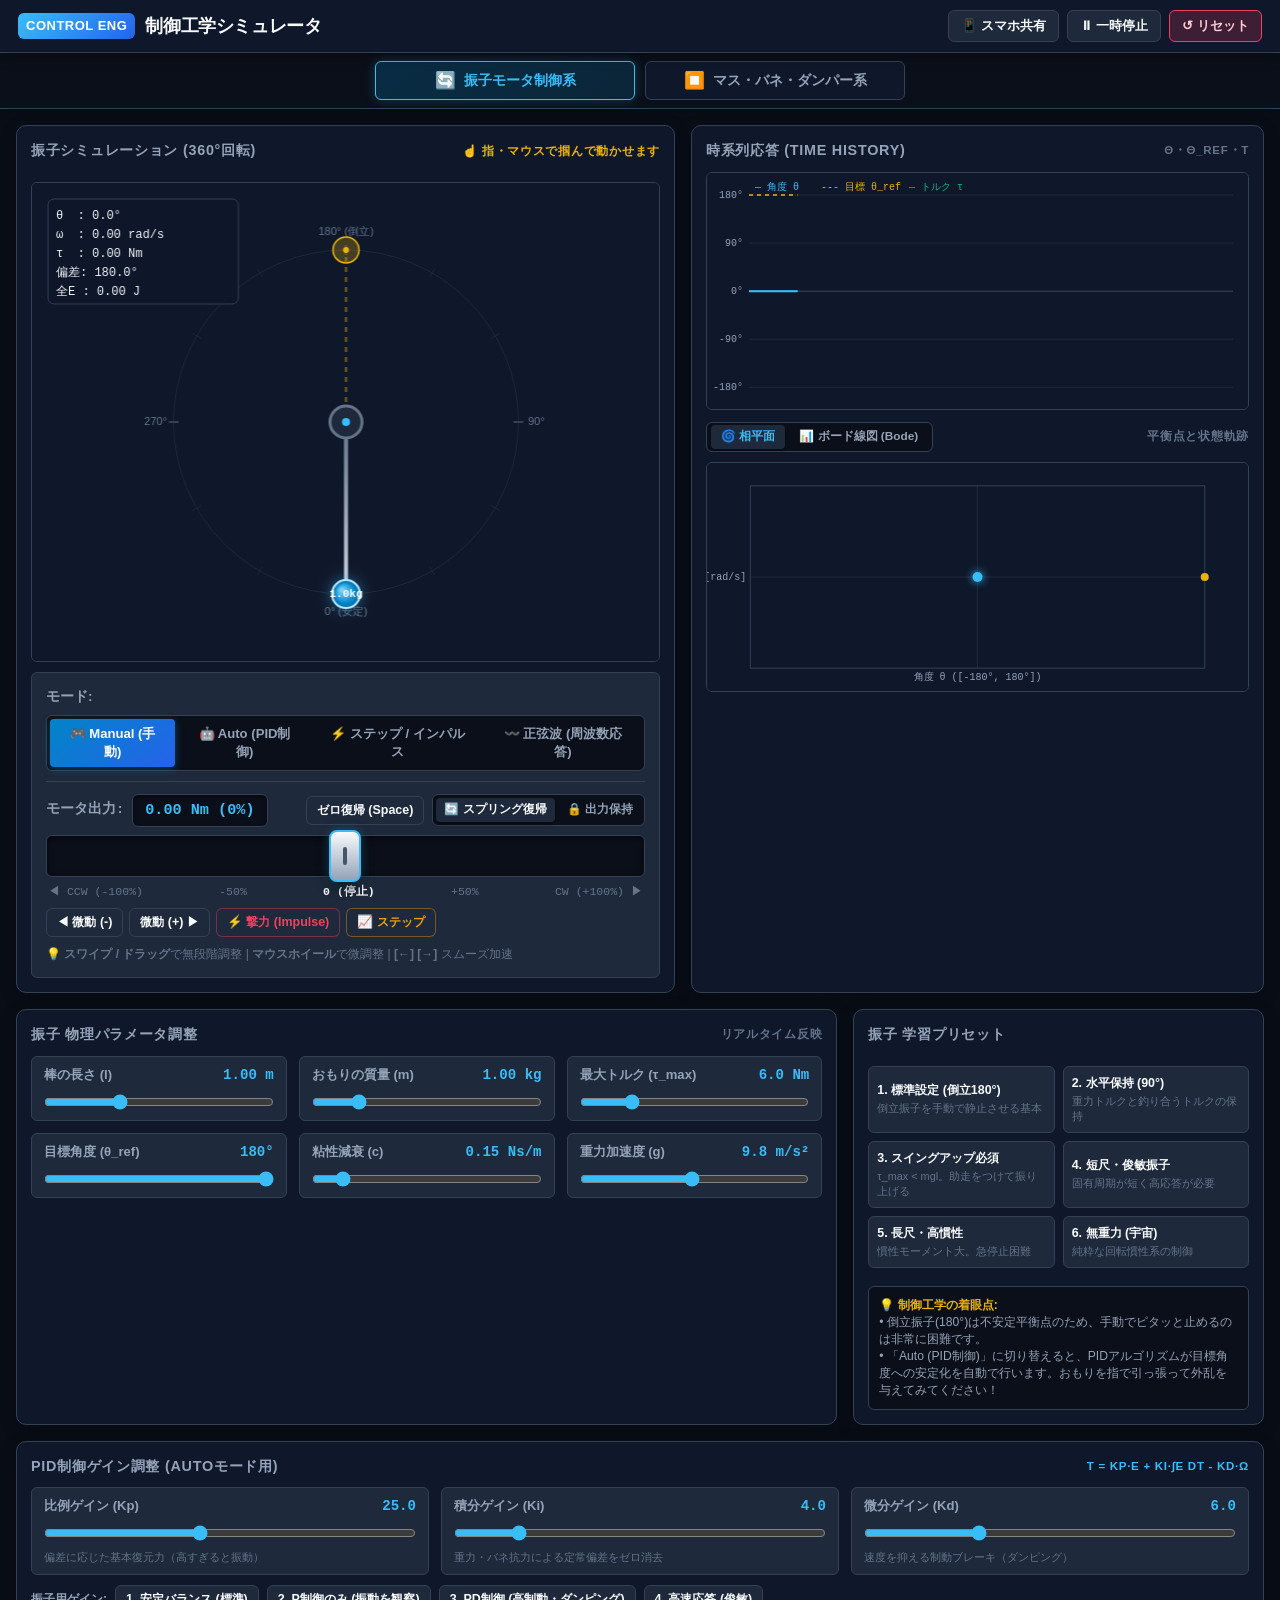
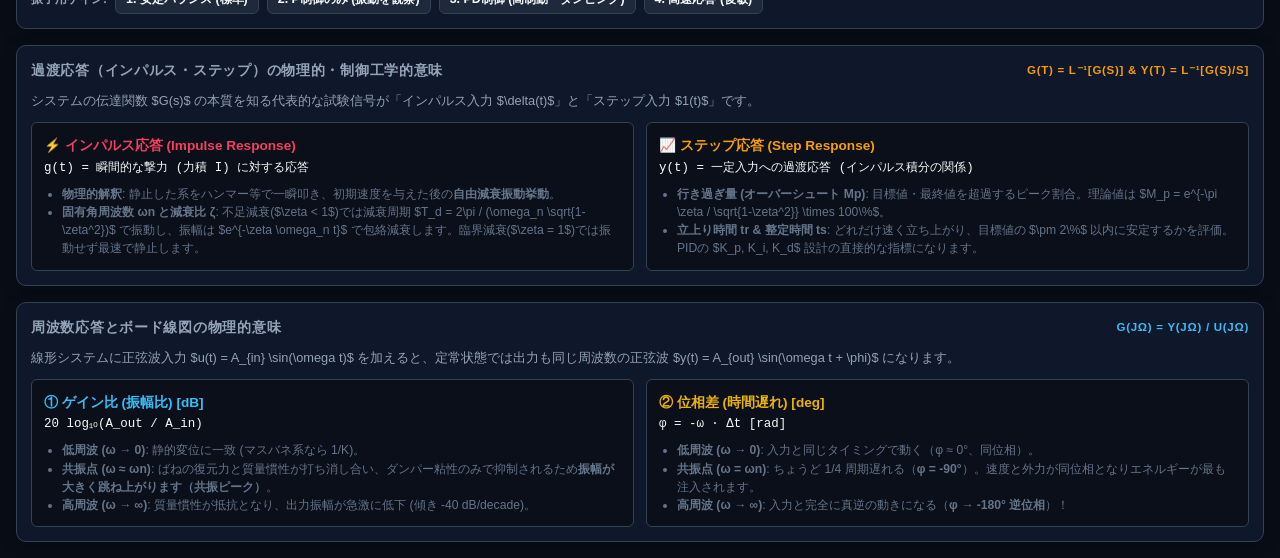
==== commit 6ca96067: "Add impulse response and step response features with real-time transient analysis" ====
--- a/standalone.html
+++ b/standalone.html
@@ -832,11 +832,22 @@
     border: 1px solid var(--border);
 }
 
+/* 過渡応答サブタブ（外力ステップ ⇔ 目標ステップ ⇔ インパルス） */
+.transient-type-tabs {
+    display: flex;
+    gap: 6px;
+    background: #0b0f19;
+    padding: 4px;
+    border-radius: var(--radius-sm);
+    border: 1px solid var(--border);
+    flex-wrap: wrap;
+}
+
 .btn-subtab {
     background: transparent;
     border: none;
     color: var(--text-secondary);
-    padding: 3px 8px;
+    padding: 4px 10px;
     border-radius: 4px;
     font-size: 0.74rem;
     font-weight: 600;
@@ -852,6 +863,11 @@
     background: var(--bg-card);
     color: #38bdf8;
     box-shadow: 0 1px 3px rgba(0, 0, 0, 0.4);
+}
+
+.transient-type-tabs .btn-subtab.active {
+    color: #f59e0b;
+    border: 1px solid rgba(245, 158, 11, 0.3);
 }
 
 /* ========================================================
@@ -1046,18 +1062,22 @@
 
             <!-- 操作パネル (Manual / Auto PID ＆ アナログ連続スライダー) -->
             <div class="control-bar">
-                <!-- モード切替バー: Manual (手動) vs Auto (PID自動制御) vs Bode (周波数応答) -->
+                <!-- モード切替バー: Manual (手動) vs Auto (PID自動制御) vs Transient (過渡応答) vs Bode (周波数応答) -->
                 <div class="drive-mode-bar">
                     <div style="display: flex; align-items: center; gap: 8px; flex-wrap: wrap;">
                         <span style="font-size: 0.85rem; font-weight: 700; color: var(--text-secondary);">モード:</span>
                         <div class="drive-toggle-group">
                             <button id="drive-manual" class="btn-drive active" title="人間による手動操作">🎮 Manual (手動)</button>
                             <button id="drive-auto" class="btn-drive" title="PIDコントローラによる目標値への自動位置制御">🤖 Auto (PID制御)</button>
+                            <button id="drive-transient" class="btn-drive" title="インパルス応答およびステップ応答の過渡特性測定">⚡ ステップ / インパルス</button>
                             <button id="drive-bode" class="btn-drive" title="正弦波入力とボード線図周波数応答">〰️ 正弦波 (周波数応答)</button>
                         </div>
                     </div>
                     <div id="pid-status-badge" class="pid-status-badge" style="display: none;">
                         <span class="pulse-dot"></span> PID稼働中
+                    </div>
+                    <div id="transient-status-badge" class="pid-status-badge" style="display: none; background: rgba(245, 158, 11, 0.15); border-color: #f59e0b; color: #f59e0b;">
+                        <span class="pulse-dot" style="background: #f59e0b;"></span> 過渡応答測定中
                     </div>
                     <div id="bode-status-badge" class="pid-status-badge" style="display: none; background: rgba(14, 165, 233, 0.15); border-color: #38bdf8; color: #38bdf8;">
                         <span class="pulse-dot" style="background: #38bdf8;"></span> 正弦波加振中
@@ -1107,10 +1127,75 @@
                         <div class="nudge-buttons">
                             <button id="btn-nudge-left" class="btn btn-sm" title="出力を左/引張方向に増やす">◀ 微動 (-)</button>
                             <button id="btn-nudge-right" class="btn btn-sm" title="出力を右/押出方向に増やす">微動 (+) ▶</button>
+                            <button id="btn-quick-impulse" class="btn btn-sm" style="color: #f43f5e; border-color: rgba(244, 63, 94, 0.4);" title="現在の状態に一瞬の撃力（インパルス）を加えます">⚡ 撃力 (Impulse)</button>
+                            <button id="btn-quick-step" class="btn btn-sm" style="color: #f59e0b; border-color: rgba(245, 158, 11, 0.4);" title="目標値または入力をステップ加振します">📈 ステップ</button>
                         </div>
                         <div class="control-hints">
                             💡 <b>スワイプ / ドラッグ</b>で無段階調整 | <b>マウスホイール</b>で微調整 | <b>[←] [→]</b> スムーズ加速
                         </div>
+                    </div>
+                </div>
+
+                <!-- 過渡応答・ステップ＆インパルス コントロールパネル -->
+                <div id="transient-controls-panel" class="bode-control-panel" style="display: none;">
+                    <div class="bode-header-row">
+                        <div class="bode-status-title">
+                            <span class="pulse-dot" style="background: #f59e0b;"></span>
+                            <span style="font-weight: 700; color: #f59e0b;">ステップ応答 ＆ インパルス応答 実験</span>
+                        </div>
+                        <div class="bode-hud-badges">
+                            <span id="transient-hud-mp" class="badge-hud">Mp: --%</span>
+                            <span id="transient-hud-tr" class="badge-hud">tr: --s</span>
+                            <span id="transient-hud-ts" class="badge-hud">ts: --s</span>
+                        </div>
+                    </div>
+
+                    <!-- 応答タイプ切替サブタブ -->
+                    <div class="transient-type-tabs">
+                        <button id="btn-tr-step-open" class="btn-subtab active" title="一定の外力/トルクを印加し続ける開ループステップ応答">📈 外力ステップ (開ループ)</button>
+                        <button id="btn-tr-step-closed" class="btn-subtab" title="PID制御で目標値へジャンプさせる閉ループステップ応答">🤖 目標ステップ (PID閉ループ)</button>
+                        <button id="btn-tr-impulse" class="btn-subtab" title="瞬間的な撃力(力積)を与えて自由減衰振動を観察するインパルス応答">⚡ インパルス応答 (撃力)</button>
+                    </div>
+
+                    <div class="bode-params-grid">
+                        <!-- 入力大きさスライダー -->
+                        <div class="bode-param-item">
+                            <div class="param-header">
+                                <span class="param-name" id="transient-param-label">ステップ外力 (F_step)</span>
+                                <span id="val-transient-param" class="param-value" style="color: var(--accent-yellow);">6.0 N</span>
+                            </div>
+                            <div class="param-slider-row">
+                                <input id="param-transient-input" type="range" min="1.0" max="25.0" step="0.5" value="6.0">
+                            </div>
+                        </div>
+
+                        <!-- 制御理論による予測表示 -->
+                        <div class="bode-param-item" style="display: flex; flex-direction: column; justify-content: center; background: rgba(15, 23, 42, 0.6); padding: 8px 12px; border-radius: 6px; border: 1px solid var(--border);">
+                            <div class="param-header">
+                                <span class="param-name" style="font-weight: 700; color: #10b981;">制御理論による理論予測値</span>
+                                <span id="val-transient-theory-status" class="param-value" style="font-size: 0.72rem; color: #10b981;">理論計算OK</span>
+                            </div>
+                            <div id="transient-theory-text" style="font-size: 0.76rem; color: var(--text-secondary); margin-top: 4px; line-height: 1.4; font-family: var(--font-mono);">
+                                理論最終値: 0.50m | 理論Mp: +28.1% | 理論ts: 3.8s
+                            </div>
+                        </div>
+                    </div>
+
+                    <!-- アクションボタン群 -->
+                    <div class="bode-actions-row">
+                        <button id="btn-transient-start" class="btn btn-primary" style="background: #f59e0b; border-color: #d97706; color: #0f172a; font-weight: 700;" title="初期状態にリセットして応答測定を開始します">
+                            ▶ 実験開始 (0秒から再実行)
+                        </button>
+                        <button id="btn-transient-impulse-hit" class="btn" title="現在の状態のまま瞬間的な撃力を追加します">
+                            ⚡ 撃力を追加 (小突く)
+                        </button>
+                        <button id="btn-transient-reset" class="btn" title="初期状態にリセットします">
+                            ↺ リセット
+                        </button>
+                    </div>
+
+                    <div class="control-hints" style="margin-top: 8px;">
+                        💡 <b>[▶ 実験開始]</b> で0秒から応答を綺麗に記録 | グラフ上に <b>最大オーバーシュート(Mp)・立上時間(tr)・整定時間(ts)</b> を自動描画！
                     </div>
                 </div>
 
@@ -1490,6 +1575,37 @@
                     <button class="btn btn-sm btn-pid-preset" data-kp="20" data-ki="0" data-kd="0">2. P制御のみ (定常偏差を観察！)</button>
                     <button class="btn btn-sm btn-pid-preset" data-kp="30" data-ki="0" data-kd="10">3. PD制御 (制動重視・オーバーシュート小)</button>
                     <button class="btn btn-sm btn-pid-preset" data-kp="20" data-ki="14" data-kd="0">4. PI制御 (定常偏差ゼロ・振動的)</button>
+                </div>
+            </div>
+
+            <!-- 過渡応答（インパルス応答・ステップ応答）学習ヒントカード -->
+            <div class="card bode-study-panel" style="grid-column: 1 / -1;">
+                <div class="card-title">
+                    <span>過渡応答（インパルス・ステップ）の物理的・制御工学的意味</span>
+                    <span style="font-size: 0.72rem; color: #f59e0b;">g(t) = L⁻¹[G(s)] &amp; y(t) = L⁻¹[G(s)/s]</span>
+                </div>
+                <div style="font-size: 0.8rem; line-height: 1.6; color: var(--text-secondary);">
+                    <p style="margin-bottom: 8px;">
+                        システムの伝達関数 $G(s)$ の本質を知る代表的な試験信号が「インパルス入力 $\delta(t)$」と「ステップ入力 $1(t)$」です。
+                    </p>
+                    <div style="display: grid; grid-template-columns: repeat(auto-fit, minmax(260px, 1fr)); gap: 12px; margin-top: 10px;">
+                        <div style="background: #0b0f19; padding: 12px; border-radius: var(--radius-sm); border: 1px solid var(--border);">
+                            <strong style="color: #f43f5e; font-size: 0.85rem;">⚡ インパルス応答 (Impulse Response)</strong><br>
+                            <span style="font-family: var(--font-mono); font-size: 0.78rem; color: #f8fafc;">g(t) = 瞬間的な撃力 (力積 I) に対する応答</span>
+                            <ul style="margin-top: 6px; padding-left: 18px; font-size: 0.76rem; color: var(--text-muted); line-height: 1.5;">
+                                <li><b>物理的解釈</b>: 静止した系をハンマー等で一瞬叩き、初期速度を与えた後の<b>自由減衰振動挙動</b>。</li>
+                                <li><b>固有角周波数 ωn と減衰比 ζ</b>: 不足減衰($\zeta < 1$)では減衰周期 $T_d = 2\pi / (\omega_n \sqrt{1-\zeta^2})$ で振動し、振幅は $e^{-\zeta \omega_n t}$ で包絡減衰します。臨界減衰($\zeta = 1$)では振動せず最速で静止します。</li>
+                            </ul>
+                        </div>
+                        <div style="background: #0b0f19; padding: 12px; border-radius: var(--radius-sm); border: 1px solid var(--border);">
+                            <strong style="color: #f59e0b; font-size: 0.85rem;">📈 ステップ応答 (Step Response)</strong><br>
+                            <span style="font-family: var(--font-mono); font-size: 0.78rem; color: #f8fafc;">y(t) = 一定入力への過渡応答 (インパルス積分の関係)</span>
+                            <ul style="margin-top: 6px; padding-left: 18px; font-size: 0.76rem; color: var(--text-muted); line-height: 1.5;">
+                                <li><b>行き過ぎ量 (オーバーシュート Mp)</b>: 目標値・最終値を超過するピーク割合。理論値は $M_p = e^{-\pi \zeta / \sqrt{1-\zeta^2}} \times 100\%$。</li>
+                                <li><b>立上り時間 tr &amp; 整定時間 ts</b>: どれだけ速く立ち上がり、目標値の $\pm 2\%$ 以内に安定するかを評価。PIDの $K_p, K_i, K_d$ 設計の直接的な指標になります。</li>
+                            </ul>
+                        </div>
+                    </div>
                 </div>
             </div>
 
@@ -2947,6 +3063,7 @@
         // 現在のシステムモード ('pendulum' | 'msd')
         this.systemMode = 'pendulum';
         this.isBodeMode = false;
+        this.isTransientMode = false;
 
         // データ履歴バッファ
         this.maxHistory = 400; // 約6〜8秒分のデータ
@@ -2968,7 +3085,10 @@
             phaseDot: '#38bdf8',
             phaseLine: 'rgba(56, 189, 248, 0.4)',
             peakLine: 'rgba(234, 179, 8, 0.4)',
-            dtArrow: '#f59e0b'
+            dtArrow: '#f59e0b',
+            settleBand: 'rgba(234, 179, 8, 0.08)',
+            settleBorder: 'rgba(234, 179, 8, 0.25)',
+            impulseMarker: '#f43f5e'
         };
 
         this.resize();
@@ -2992,6 +3112,10 @@
 
     setBodeMode(isBode) {
         this.isBodeMode = isBode;
+    }
+
+    setTransientMode(isTransient) {
+        this.isTransientMode = isTransient;
     }
 
     resize() {
@@ -3096,9 +3220,10 @@
      * 両グラフを更新描画
      * @param {object} physics 
      * @param {object} bodeAnalyzer (任意: 正弦波周波数応答用)
-     */
-    render(physics, bodeAnalyzer = null) {
-        this.renderTimeHistory(physics, bodeAnalyzer);
+     * @param {object} transientManager (任意: 過渡応答用)
+     */
+    render(physics, bodeAnalyzer = null, transientManager = null) {
+        this.renderTimeHistory(physics, bodeAnalyzer, transientManager);
         if (this.phaseCanvas && this.phaseCanvas.style.display !== 'none') {
             this.renderPhasePlane(physics);
         }
@@ -3107,7 +3232,7 @@
     /**
      * 時系列応答グラフ
      */
-    renderTimeHistory(physics, bodeAnalyzer = null) {
+    renderTimeHistory(physics, bodeAnalyzer = null, transientManager = null) {
         if (!this.tWidth || this.tWidth < 20 || !this.tHeight || this.tHeight < 20) {
             this.resize();
         }
@@ -3121,6 +3246,7 @@
 
         const isPendulum = this.systemMode === 'pendulum';
         const isBode = this.isBodeMode && bodeAnalyzer !== null;
+        const isTransient = this.isTransientMode && transientManager !== null;
 
         const padLeft = isPendulum ? 42 : 46;
         const padRight = 15;
@@ -3190,6 +3316,20 @@
                 ctx.fillStyle = '#eab308';
                 ctx.fillText(`|G|=${bodeAnalyzer.currentGainDb.toFixed(1)}dB  φ=${bodeAnalyzer.currentPhaseDeg.toFixed(0)}°`, padLeft + 185, padTop - 8);
             }
+        } else if (isTransient) {
+            // 過渡応答モードの凡例
+            ctx.fillStyle = this.colors.signal;
+            ctx.fillText(isPendulum ? '― 応答 θ(t)' : '― 応答 x(t)', padLeft + 6, padTop - 8);
+
+            if (transientManager.responseType === 'impulse') {
+                ctx.fillStyle = this.colors.impulseMarker;
+                ctx.fillText('⚡ インパルス撃力', padLeft + 85, padTop - 8);
+            } else {
+                ctx.fillStyle = this.colors.target;
+                ctx.fillText('--- 目標/定常値', padLeft + 85, padTop - 8);
+                ctx.fillStyle = this.colors.control;
+                ctx.fillText('― 入力', padLeft + 175, padTop - 8);
+            }
         } else {
             // 通常モードの凡例
             ctx.fillStyle = this.colors.signal;
@@ -3202,8 +3342,8 @@
 
         if (this.history.length < 2) return;
 
-        // 1. 目標値の破線プロット (通常モード時のみ)
-        if (!isBode) {
+        // 1. 目標値の破線プロット (通常モードおよび過渡ステップ時)
+        if (!isBode && (!isTransient || transientManager.responseType !== 'impulse')) {
             ctx.save();
             ctx.strokeStyle = this.colors.target;
             ctx.lineWidth = 1.5;
@@ -3278,6 +3418,136 @@
         if (isBode && bodeAnalyzer.currentAmpOut > 0.005) {
             this.drawBodeAnnotations(ctx, padLeft, plotW, plotH, zeroY, isPendulum, bodeAnalyzer);
         }
+
+        // 5. 過渡応答モード時のアノテーション
+        if (isTransient) {
+            this.drawTransientAnnotations(ctx, padLeft, plotW, plotH, zeroY, isPendulum, transientManager);
+        }
+    }
+
+    /**
+     * 過渡応答（インパルス / ステップ）のアノテーションおよびHUD描画
+     */
+    drawTransientAnnotations(ctx, padLeft, plotW, plotH, zeroY, isPendulum, tm) {
+        ctx.save();
+
+        const isImpulse = tm.responseType === 'impulse';
+        const targetVal = tm.targetFinal;
+        const metrics = tm.metrics;
+
+        // 値 -> Y座標変換ヘルパー
+        const valToY = (val) => {
+            if (isPendulum) {
+                return 22 + plotH * (1.0 - (val + 180) / 360);
+            } else {
+                const norm = (val - (-1.0)) / 2.0;
+                return 22 + plotH * (1.0 - Math.max(0, Math.min(1, norm)));
+            }
+        };
+
+        if (!isImpulse && Math.abs(targetVal - tm.y0) > 0.005) {
+            // ステップ応答のアノテーション
+            const yTarget = valToY(targetVal);
+            const stepMag = Math.abs(targetVal - tm.y0);
+            const bandVal = stepMag * tm.metrics.toleranceBand;
+            const yBandTop = valToY(targetVal + (targetVal >= tm.y0 ? bandVal : -bandVal));
+            const yBandBottom = valToY(targetVal - (targetVal >= tm.y0 ? bandVal : -bandVal));
+
+            // 1. ±2% 整定許容バンド
+            const bTop = Math.min(yBandTop, yBandBottom);
+            const bHeight = Math.abs(yBandBottom - yBandTop);
+            ctx.fillStyle = this.colors.settleBand;
+            ctx.fillRect(padLeft, bTop, plotW, Math.max(2, bHeight));
+
+            ctx.strokeStyle = this.colors.settleBorder;
+            ctx.lineWidth = 1;
+            ctx.setLineDash([2, 4]);
+            ctx.beginPath();
+            ctx.moveTo(padLeft, bTop);
+            ctx.lineTo(padLeft + plotW, bTop);
+            ctx.moveTo(padLeft, bTop + bHeight);
+            ctx.lineTo(padLeft + plotW, bTop + bHeight);
+            ctx.stroke();
+
+            // バンドラベル
+            ctx.fillStyle = 'rgba(234, 179, 8, 0.5)';
+            ctx.font = '9px monospace';
+            ctx.textAlign = 'right';
+            ctx.fillText('±2%バンド', padLeft + plotW - 4, bTop - 3);
+
+            // 2. 最大オーバーシュート点 (ピーク) のマーカー
+            if (metrics.peakVal !== null && metrics.overshootPercent !== null && metrics.overshootPercent > 0.5) {
+                const yPeak = valToY(metrics.peakVal);
+                ctx.setLineDash([3, 3]);
+                ctx.strokeStyle = 'rgba(234, 179, 8, 0.45)';
+                ctx.beginPath();
+                ctx.moveTo(padLeft, yPeak);
+                ctx.lineTo(padLeft + plotW, yPeak);
+                ctx.stroke();
+
+                ctx.fillStyle = '#eab308';
+                ctx.font = '10px monospace';
+                ctx.textAlign = 'left';
+                ctx.fillText(`ピーク値: ${metrics.peakVal.toFixed(2)}${isPendulum ? '°' : 'm'} (Mp: +${metrics.overshootPercent.toFixed(1)}%)`, padLeft + 8, yPeak - 4);
+            }
+        }
+
+        // 3. インパルス応答時: 撃力印加マーカー
+        if (isImpulse && tm.lastImpulseTime >= 0) {
+            ctx.save();
+            ctx.fillStyle = this.colors.impulseMarker;
+            ctx.font = '12px sans-serif';
+            ctx.textAlign = 'center';
+            ctx.fillText('⚡ 撃力印加', padLeft + 40, zeroY - 20);
+            ctx.restore();
+        }
+
+        // 4. 右上 HUD オーバーレイ (過渡特性サマリー)
+        const hudW = 160;
+        const hudH = isImpulse ? 48 : 66;
+        const hudX = padLeft + plotW - hudW - 6;
+        const hudY = 26;
+
+        ctx.fillStyle = 'rgba(15, 23, 42, 0.85)';
+        ctx.strokeStyle = '#334155';
+        ctx.lineWidth = 1;
+        ctx.setLineDash([]);
+        ctx.fillRect(hudX, hudY, hudW, hudH);
+        ctx.strokeRect(hudX, hudY, hudW, hudH);
+
+        ctx.fillStyle = '#f8fafc';
+        ctx.font = 'bold 9px monospace';
+        ctx.textAlign = 'left';
+        ctx.fillText(isImpulse ? '【 インパルス過渡特性 】' : '【 ステップ過渡特性 】', hudX + 6, hudY + 12);
+
+        ctx.font = '9px monospace';
+        if (isImpulse) {
+            ctx.fillStyle = '#38bdf8';
+            const peakStr = metrics.peakVal !== null ? `${metrics.peakVal.toFixed(2)}${isPendulum ? '°' : 'm'}` : '--';
+            ctx.fillText(`最大応答 y_max: ${peakStr}`, hudX + 6, hudY + 26);
+            ctx.fillStyle = metrics.isSettled ? '#10b981' : '#94a3b8';
+            const tsStr = metrics.settlingTime !== null ? `${metrics.settlingTime.toFixed(2)}s` : (metrics.isSettled ? '整定済' : '過渡中...');
+            ctx.fillText(`整定時間 t_s:   ${tsStr}`, hudX + 6, hudY + 40);
+        } else {
+            // ステップ
+            ctx.fillStyle = (metrics.overshootPercent && metrics.overshootPercent > 0) ? '#eab308' : '#94a3b8';
+            const mpStr = metrics.overshootPercent !== null ? `${metrics.overshootPercent.toFixed(1)}%` : '--%';
+            ctx.fillText(`行き過ぎ量 Mp: ${mpStr}`, hudX + 6, hudY + 24);
+
+            ctx.fillStyle = metrics.riseTime !== null ? '#38bdf8' : '#94a3b8';
+            const trStr = metrics.riseTime !== null ? `${metrics.riseTime.toFixed(2)}s` : '--';
+            ctx.fillText(`立上時間 t_r:  ${trStr}`, hudX + 6, hudY + 36);
+
+            ctx.fillStyle = metrics.isSettled ? '#10b981' : '#94a3b8';
+            const tsStr = metrics.settlingTime !== null ? `${metrics.settlingTime.toFixed(2)}s` : (metrics.isSettled ? '整定済' : '過渡中...');
+            ctx.fillText(`整定時間 t_s:  ${tsStr}`, hudX + 6, hudY + 48);
+
+            ctx.fillStyle = '#cbd5e1';
+            const essStr = metrics.steadyStateError !== null ? `${metrics.steadyStateError.toFixed(3)}${isPendulum ? '°' : 'm'}` : '--';
+            ctx.fillText(`定常偏差 e_ss: ${essStr}`, hudX + 6, hudY + 60);
+        }
+
+        ctx.restore();
     }
 
     /**
@@ -4205,9 +4475,384 @@
 }
 
 /**
+ * transient.js - インパルス応答・ステップ応答管理＆リアルタイム過渡特性解析
+ * （マス・バネ・ダンパー系 & 振子モータ制御系 両対応）
+ */
+
+class TransientManager {
+    constructor() {
+        // 応答タイプ: 'impulse' (インパルス) | 'step_open' (外力ステップ・開ループ) | 'step_closed' (目標値ステップ・PID閉ループ)
+        this.responseType = 'step_open';
+
+        // パラメータ
+        this.params = {
+            // インパルス力積 [N·s] または [N·m·s]
+            impulseMSD: 3.0,       // マスバネ系力積 [N·s]
+            impulsePendulum: 3.0,  // 振子系力積トルク [N·m·s]
+            
+            // 開ループステップ外力 [N] または [N·m]
+            stepForceMSD: 6.0,      // マスバネ系ステップ外力 [N]
+            stepTorquePendulum: 5.0,// 振子系ステップトルク [N·m]
+
+            // 閉ループステップ目標値 [m] または [deg]
+            stepTargetMSD: 0.5,     // マスバネ系目標変位 [m]
+            stepTargetPendulum: 90.0 // 振子系目標角度 [deg]
+        };
+
+        // 実行状態
+        this.isRunning = false;
+        this.elapsedTime = 0.0;
+        this.y0 = 0.0;             // 開始時の出力値
+        this.targetFinal = 0.0;    // 目標値または予想最終値
+        this.samples = [];         // [{ t, y, v, u }]
+
+        // インパルス印加マーカー情報 (時系列グラフ描画用)
+        this.lastImpulseTime = -1.0;
+        this.lastImpulseValue = 0.0;
+
+        // 過渡特性メトリクス (リアルタイム解析)
+        this.metrics = {
+            peakVal: null,         // 最大ピーク値 y_max
+            peakTime: null,        // ピーク到達時間 t_p [s]
+            overshootPercent: null,// オーバーシュート率 M_p [%]
+            riseTime: null,        // 立ち上がり時間 t_r [s] (10% -> 90%)
+            settlingTime: null,    // 整定時間 t_s [s] (±2% または ±5% バンド)
+            steadyStateError: null,// 定常偏差 e_ss
+            isSettled: false,      // 整定完了フラグ
+            toleranceBand: 0.02    // 整定判定バンド (±2%)
+        };
+    }
+
+    /**
+     * 応答タイプを設定
+     * @param {'impulse' | 'step_open' | 'step_closed'} type 
+     */
+    setResponseType(type) {
+        this.responseType = type;
+        this.resetMetrics();
+    }
+
+    /**
+     * メトリクスと履歴をリセット
+     */
+    resetMetrics() {
+        this.samples = [];
+        this.elapsedTime = 0.0;
+        this.t10 = null;
+        this.t90 = null;
+        this.metrics = {
+            peakVal: null,
+            peakTime: null,
+            overshootPercent: null,
+            riseTime: null,
+            settlingTime: null,
+            steadyStateError: null,
+            isSettled: false,
+            toleranceBand: 0.02
+        };
+    }
+
+    /**
+     * 実験を開始（初期状態にリセットして応答測定をスタート）
+     * @param {'pendulum' | 'msd'} systemMode 
+     * @param {object} physics 
+     * @param {object} pidController 
+     */
+    startExperiment(systemMode, physics, pidController) {
+        this.resetMetrics();
+        this.isRunning = true;
+        this.elapsedTime = 0.0;
+
+        const isPendulum = systemMode === 'pendulum';
+
+        if (isPendulum) {
+            // 振子系を初期状態（下向き静止）にリセット
+            physics.reset(0, 0);
+            this.y0 = 0.0; // 0 deg
+
+            if (this.responseType === 'impulse') {
+                // インパルス応答: t=0 で瞬間角力積を与える: Δω = I_tau / J
+                const impulse = this.params.impulsePendulum;
+                const J = physics.J;
+                const deltaOmega = impulse / Math.max(0.01, J);
+                physics.omega += deltaOmega;
+                this.lastImpulseTime = 0.0;
+                this.lastImpulseValue = impulse;
+                this.targetFinal = 0.0; // 最終的に下向き0°に戻る
+            } else if (this.responseType === 'step_open') {
+                // 開ループステップ応答: 外力トルクを印加
+                this.targetFinal = 0.0; // 非線形振子のため目標値は運動依存
+            } else if (this.responseType === 'step_closed') {
+                // 閉ループステップ応答: PIDの目標角度を設定
+                const targetDeg = this.params.stepTargetPendulum;
+                physics.targetAngleDeg = targetDeg;
+                this.targetFinal = targetDeg;
+                if (pidController) pidController.reset();
+            }
+        } else {
+            // マス・バネ・ダンパー系を初期状態（自然長・静止）にリセット
+            physics.reset(0, 0);
+            this.y0 = 0.0; // 0 m
+
+            if (this.responseType === 'impulse') {
+                // インパルス応答: t=0 で瞬間力積を与える: Δv = I / m
+                const impulse = this.params.impulseMSD;
+                const m = physics.m;
+                const deltaV = impulse / Math.max(0.01, m);
+                physics.v += deltaV;
+                this.lastImpulseTime = 0.0;
+                this.lastImpulseValue = impulse;
+                this.targetFinal = 0.0; // 最終的に自然長0mに戻る
+            } else if (this.responseType === 'step_open') {
+                // 開ループステップ応答: 外力 F_step を印加
+                const fStep = this.params.stepForceMSD;
+                // 理論最終値: x_final = F / K
+                this.targetFinal = fStep / Math.max(0.1, physics.k);
+            } else if (this.responseType === 'step_closed') {
+                // 閉ループステップ応答: 目標位置を設定
+                const targetX = this.params.stepTargetMSD;
+                physics.targetX = targetX;
+                this.targetFinal = targetX;
+                if (pidController) pidController.reset();
+            }
+        }
+    }
+
+    /**
+     * 現在の状態のまま瞬間的に力積（インパルス撃力）を加える
+     * @param {object} physics 
+     * @param {'pendulum' | 'msd'} systemMode 
+     * @param {number|null} customImpulse 
+     */
+    applyImpulse(physics, systemMode, customImpulse = null) {
+        const isPendulum = systemMode === 'pendulum';
+        if (isPendulum) {
+            const impulse = customImpulse !== null ? customImpulse : this.params.impulsePendulum;
+            const J = physics.J;
+            physics.omega += impulse / Math.max(0.01, J);
+            this.lastImpulseTime = physics.time;
+            this.lastImpulseValue = impulse;
+        } else {
+            const impulse = customImpulse !== null ? customImpulse : this.params.impulseMSD;
+            const m = physics.m;
+            physics.v += impulse / Math.max(0.01, m);
+            this.lastImpulseTime = physics.time;
+            this.lastImpulseValue = impulse;
+        }
+    }
+
+    /**
+     * 毎フレームの制御入力計算
+     * @param {number} dt 
+     * @param {object} physics 
+     * @param {'pendulum' | 'msd'} systemMode 
+     * @param {object} pidController 
+     * @returns {number} applied input (tau or force)
+     */
+    computeInput(dt, physics, systemMode, pidController) {
+        if (!this.isRunning) {
+            return 0.0;
+        }
+
+        this.elapsedTime += dt;
+        const isPendulum = systemMode === 'pendulum';
+        let u = 0.0;
+
+        if (this.responseType === 'impulse') {
+            // インパルス応答時は初期撃力後の継続入力は0
+            u = 0.0;
+        } else if (this.responseType === 'step_open') {
+            // 開ループステップ入力
+            u = isPendulum ? this.params.stepTorquePendulum : this.params.stepForceMSD;
+        } else if (this.responseType === 'step_closed') {
+            // 閉ループPID制御
+            if (pidController) {
+                if (isPendulum) {
+                    const targetRad = physics.targetAngleRad;
+                    const currentRad = physics.theta;
+                    u = pidController.compute(targetRad, currentRad, physics.omega, dt, physics.tauMax);
+                } else {
+                    const targetX = physics.targetX;
+                    const currentX = physics.x;
+                    u = pidController.compute(targetX, currentX, physics.v, dt, physics.fMax);
+                }
+            }
+        }
+
+        // サンプル記録
+        const y = isPendulum ? physics.normalizedThetaDeg : physics.x;
+        const v = isPendulum ? physics.omega : physics.v;
+        this.samples.push({
+            t: this.elapsedTime,
+            y: y,
+            v: v,
+            u: u
+        });
+
+        // 過去の多すぎるサンプルは間引き（直近1000件）
+        if (this.samples.length > 1000) {
+            this.samples.shift();
+        }
+
+        // リアルタイム解析
+        this.analyzeMetrics(y, v, isPendulum);
+
+        return u;
+    }
+
+    /**
+     * 過渡特性メトリクスの解析
+     * @param {number} currentY 
+     * @param {number} currentV 
+     * @param {boolean} isPendulum 
+     */
+    analyzeMetrics(currentY, currentV, isPendulum) {
+        if (this.samples.length < 5) return;
+
+        const m = this.metrics;
+        const stepMag = this.targetFinal - this.y0;
+        const isStep = this.responseType === 'step_open' || this.responseType === 'step_closed';
+
+        if (isStep && Math.abs(stepMag) > 0.001) {
+            const sign = stepMag > 0 ? 1 : -1;
+
+            // 1. 最大ピーク値 & オーバーシュート (オンライン追跡)
+            const currentNormVal = (currentY - this.y0) * sign;
+            if (m.peakVal === null || currentNormVal > (m.peakVal - this.y0) * sign) {
+                m.peakVal = currentY;
+                m.peakTime = this.elapsedTime;
+
+                const finalNorm = Math.abs(stepMag);
+                if (currentNormVal > finalNorm) {
+                    m.overshootPercent = ((currentNormVal - finalNorm) / finalNorm) * 100.0;
+                } else {
+                    m.overshootPercent = 0.0;
+                }
+            }
+
+            // 2. 立ち上がり時間 (10% -> 90%)
+            const val10 = this.y0 + stepMag * 0.1;
+            const val90 = this.y0 + stepMag * 0.9;
+
+            if (this.t10 === undefined || this.t10 === null) {
+                if (sign > 0 ? currentY >= val10 : currentY <= val10) {
+                    this.t10 = this.elapsedTime;
+                }
+            }
+            if (this.t90 === undefined || this.t90 === null) {
+                if (sign > 0 ? currentY >= val90 : currentY <= val90) {
+                    this.t90 = this.elapsedTime;
+                }
+            }
+
+            if (this.t10 !== null && this.t10 !== undefined && this.t90 !== null && this.t90 !== undefined && this.t90 >= this.t10) {
+                m.riseTime = this.t90 - this.t10;
+            }
+
+            // 3. 整定時間 (±2% または ±5% バンド)
+            // 最後のサンプルから遡って、バンド外に出た一番遅い時刻を探す
+            const bandVal = Math.max(0.005, Math.abs(stepMag) * m.toleranceBand);
+            let lastOutOfBandTime = 0.0;
+            let settled = true;
+
+            for (let i = 0; i < this.samples.length; i++) {
+                const s = this.samples[i];
+                const err = Math.abs(s.y - this.targetFinal);
+                if (err > bandVal) {
+                    lastOutOfBandTime = s.t;
+                }
+            }
+
+            // 経過時間が十分あり、現在バンド内かつ速度が十分小さければ整定
+            const currentErr = Math.abs(currentY - this.targetFinal);
+            const isNearZeroVel = Math.abs(currentV) < (isPendulum ? 0.05 : 0.02);
+
+            if (this.elapsedTime > 0.5 && currentErr <= bandVal && isNearZeroVel) {
+                m.settlingTime = lastOutOfBandTime;
+                m.isSettled = true;
+            } else {
+                m.settlingTime = null;
+                m.isSettled = false;
+            }
+
+            // 4. 定常偏差
+            m.steadyStateError = Math.abs(currentY - this.targetFinal);
+
+        } else if (this.responseType === 'impulse') {
+            // インパルス応答の解析 (オンライン追跡)
+            const absVal = Math.abs(currentY);
+            if (m.peakVal === null || absVal > m.peakVal) {
+                m.peakVal = absVal;
+                m.peakTime = this.elapsedTime;
+            }
+
+            // 振幅が最大ピークの 5% 以下に収束した時間を整定時間とする
+            const thresh = Math.max(0.005, (m.peakVal || 0.1) * 0.05);
+            let lastOut = 0.0;
+            for (const s of this.samples) {
+                if (Math.abs(s.y) > thresh) {
+                    lastOut = s.t;
+                }
+            }
+
+            if (this.elapsedTime > 0.5 && Math.abs(currentY) <= thresh && Math.abs(currentV) < 0.02) {
+                m.settlingTime = lastOut;
+                m.isSettled = true;
+            }
+        }
+    }
+
+    /**
+     * マス・バネ・ダンパー系の理論過渡特性を算出
+     * @param {object} msdPhysics 
+     * @returns {object}
+     */
+    getMSDTheoreticalProperties(msdPhysics) {
+        const m = msdPhysics.m;
+        const k = msdPhysics.k;
+        const d = msdPhysics.d;
+
+        const wn = Math.sqrt(k / m);
+        const zeta = d / (2 * Math.sqrt(m * k));
+
+        let theoreticalMp = 0;
+        let theoreticalTp = null;
+        let theoreticalTs = null; // 2%バンド
+        let wd = wn;
+
+        if (zeta < 1.0 && zeta >= 0) {
+            wd = wn * Math.sqrt(1 - zeta * zeta);
+            if (zeta > 0) {
+                theoreticalMp = Math.exp(-Math.PI * zeta / Math.sqrt(1 - zeta * zeta)) * 100.0;
+                theoreticalTp = Math.PI / wd;
+                theoreticalTs = 4.0 / (zeta * wn);
+            } else {
+                theoreticalMp = 100.0; // 非減衰
+                theoreticalTp = Math.PI / wn;
+                theoreticalTs = Infinity;
+            }
+        }
+
+        const stepForce = this.params.stepForceMSD;
+        const xFinal = stepForce / k;
+
+        return {
+            wn,
+            zeta,
+            wd,
+            theoreticalMp,
+            theoreticalTp,
+            theoreticalTs,
+            xFinal
+        };
+    }
+}
+
+/**
  * app.js - メインアプリケーション制御・イベントハンドリング・ゲームループ
  * （振子モータ制御系 & マス・バネ・ダンパー系 & 正弦波周波数応答ボード線図 完全対応）
  */
+
 
 
 
@@ -4238,6 +4883,9 @@
         // 周波数応答・ボード線図
         this.bodeAnalyzer = new BodeAnalyzer();
         this.activeSecondaryChart = 'phase'; // 'phase' | 'bode'
+
+        // 過渡応答（インパルス / ステップ）
+        this.transientManager = new TransientManager();
 
         // Canvas要素
         this.simCanvas = document.getElementById('simCanvas');
@@ -4320,6 +4968,7 @@
         this.updateMSDParamUI();
         this.updatePIDUI();
         this.updateBodeUI();
+        this.updateTransientUI();
 
         this.handleResize();
         requestAnimationFrame((t) => this.loop(t));
@@ -4402,14 +5051,37 @@
         // ドライブモード切替DOM
         this.btnDriveManual = document.getElementById('drive-manual');
         this.btnDriveAuto = document.getElementById('drive-auto');
+        this.btnDriveTransient = document.getElementById('drive-transient');
         this.btnDriveBode = document.getElementById('drive-bode');
         this.pidStatusBadge = document.getElementById('pid-status-badge');
+        this.transientStatusBadge = document.getElementById('transient-status-badge');
         this.bodeStatusBadge = document.getElementById('bode-status-badge');
         this.manualModeToggles = document.getElementById('manual-mode-toggles');
 
         // パネル切替DOM
         this.manualControlsPanel = document.getElementById('manual-controls-panel');
+        this.transientControlsPanel = document.getElementById('transient-controls-panel');
         this.bodeControlsPanel = document.getElementById('bode-controls-panel');
+
+        // クイック加振ボタン
+        this.btnQuickImpulse = document.getElementById('btn-quick-impulse');
+        this.btnQuickStep = document.getElementById('btn-quick-step');
+
+        // 過渡応答コントロールDOM
+        this.btnTrStepOpen = document.getElementById('btn-tr-step-open');
+        this.btnTrStepClosed = document.getElementById('btn-tr-step-closed');
+        this.btnTrImpulse = document.getElementById('btn-tr-impulse');
+        this.paramTransientInput = document.getElementById('param-transient-input');
+        this.valTransientParam = document.getElementById('val-transient-param');
+        this.transientParamLabel = document.getElementById('transient-param-label');
+        this.transientTheoryText = document.getElementById('transient-theory-text');
+        this.transientTheoryStatus = document.getElementById('val-transient-theory-status');
+        this.transientHudMp = document.getElementById('transient-hud-mp');
+        this.transientHudTr = document.getElementById('transient-hud-tr');
+        this.transientHudTs = document.getElementById('transient-hud-ts');
+        this.btnTransientStart = document.getElementById('btn-transient-start');
+        this.btnTransientImpulseHit = document.getElementById('btn-transient-impulse-hit');
+        this.btnTransientReset = document.getElementById('btn-transient-reset');
 
         // 正弦波コントロールDOM
         this.paramBodeOmega = document.getElementById('param-bode-omega');
@@ -4461,8 +5133,48 @@
         // ドライブモード切替
         this.btnDriveManual.addEventListener('click', () => this.setDriveMode('manual'));
         this.btnDriveAuto.addEventListener('click', () => this.setDriveMode('auto'));
+        if (this.btnDriveTransient) {
+            this.btnDriveTransient.addEventListener('click', () => this.setDriveMode('transient'));
+        }
         if (this.btnDriveBode) {
             this.btnDriveBode.addEventListener('click', () => this.setDriveMode('bode'));
+        }
+
+        // クイック加振ボタン
+        if (this.btnQuickImpulse) {
+            this.btnQuickImpulse.addEventListener('click', () => this.applyQuickImpulse());
+        }
+        if (this.btnQuickStep) {
+            this.btnQuickStep.addEventListener('click', () => this.applyQuickStep());
+        }
+
+        // 過渡応答サブタブ
+        if (this.btnTrStepOpen) {
+            this.btnTrStepOpen.addEventListener('click', () => this.setTransientType('step_open'));
+        }
+        if (this.btnTrStepClosed) {
+            this.btnTrStepClosed.addEventListener('click', () => this.setTransientType('step_closed'));
+        }
+        if (this.btnTrImpulse) {
+            this.btnTrImpulse.addEventListener('click', () => this.setTransientType('impulse'));
+        }
+
+        // 過渡応答パラメータ入力
+        if (this.paramTransientInput) {
+            this.paramTransientInput.addEventListener('input', (e) => {
+                this.onTransientParamChange(parseFloat(e.target.value));
+            });
+        }
+
+        // 過渡応答アクションボタン
+        if (this.btnTransientStart) {
+            this.btnTransientStart.addEventListener('click', () => this.startTransientExperiment());
+        }
+        if (this.btnTransientImpulseHit) {
+            this.btnTransientImpulseHit.addEventListener('click', () => this.applyQuickImpulse());
+        }
+        if (this.btnTransientReset) {
+            this.btnTransientReset.addEventListener('click', () => this.resetSimulation());
         }
 
         // グラフサブタブ切替（相平面 ⇔ ボード線図）
@@ -4746,6 +5458,7 @@
 
         this.updatePIDUI();
         this.updateBodeUI();
+        this.updateTransientUI();
         this.handleResize();
     }
 
@@ -4753,20 +5466,25 @@
         this.driveMode = mode;
         const isAuto = mode === 'auto';
         const isBode = mode === 'bode';
+        const isTransient = mode === 'transient';
         const isManual = mode === 'manual';
 
         this.btnDriveManual.classList.toggle('active', isManual);
         this.btnDriveAuto.classList.toggle('active', isAuto);
+        if (this.btnDriveTransient) this.btnDriveTransient.classList.toggle('active', isTransient);
         if (this.btnDriveBode) this.btnDriveBode.classList.toggle('active', isBode);
 
         this.pidStatusBadge.style.display = isAuto ? 'inline-flex' : 'none';
+        if (this.transientStatusBadge) this.transientStatusBadge.style.display = isTransient ? 'inline-flex' : 'none';
         if (this.bodeStatusBadge) this.bodeStatusBadge.style.display = isBode ? 'inline-flex' : 'none';
 
         // パネルの表示切り替え
-        if (this.manualControlsPanel) this.manualControlsPanel.style.display = isBode ? 'none' : 'block';
+        if (this.manualControlsPanel) this.manualControlsPanel.style.display = (isManual || isAuto) ? 'block' : 'none';
+        if (this.transientControlsPanel) this.transientControlsPanel.style.display = isTransient ? 'flex' : 'none';
         if (this.bodeControlsPanel) this.bodeControlsPanel.style.display = isBode ? 'flex' : 'none';
 
         this.charts.setBodeMode(isBode);
+        this.charts.setTransientMode(isTransient);
 
         if (isBode) {
             // 正弦波モード選択時は自動でボード線図サブタブへ切り替え
@@ -4778,6 +5496,10 @@
             this.bodeAnalyzer.setOmega(wn);
             if (this.paramBodeOmega) this.paramBodeOmega.value = wn.toFixed(2);
             this.updateBodeUI();
+        } else if (isTransient) {
+            this.bodeAnalyzer.stopSweep();
+            this.updateTransientUI();
+            this.startTransientExperiment();
         } else if (isAuto) {
             this.pendulumPid.reset();
             this.msdPid.reset();
@@ -4788,6 +5510,154 @@
                 this.appliedTau = 0.0;
                 this.appliedForce = 0.0;
             }
+        }
+    }
+
+    setTransientType(type) {
+        this.transientManager.setResponseType(type);
+        if (this.btnTrStepOpen) this.btnTrStepOpen.classList.toggle('active', type === 'step_open');
+        if (this.btnTrStepClosed) this.btnTrStepClosed.classList.toggle('active', type === 'step_closed');
+        if (this.btnTrImpulse) this.btnTrImpulse.classList.toggle('active', type === 'impulse');
+
+        this.updateTransientUI();
+        this.startTransientExperiment();
+    }
+
+    onTransientParamChange(val) {
+        const isPendulum = this.activeSystem === 'pendulum';
+        const type = this.transientManager.responseType;
+
+        if (type === 'impulse') {
+            if (isPendulum) this.transientManager.params.impulsePendulum = val;
+            else this.transientManager.params.impulseMSD = val;
+        } else if (type === 'step_open') {
+            if (isPendulum) this.transientManager.params.stepTorquePendulum = val;
+            else this.transientManager.params.stepForceMSD = val;
+        } else if (type === 'step_closed') {
+            if (isPendulum) this.transientManager.params.stepTargetPendulum = val;
+            else this.transientManager.params.stepTargetMSD = val;
+        }
+
+        this.updateTransientUI();
+    }
+
+    startTransientExperiment() {
+        this.charts.clear();
+        const isPendulum = this.activeSystem === 'pendulum';
+        const physics = isPendulum ? this.physics : this.msdPhysics;
+        const pid = isPendulum ? this.pendulumPid : this.msdPid;
+
+        this.transientManager.startExperiment(this.activeSystem, physics, pid);
+        this.updateTransientUI();
+    }
+
+    applyQuickImpulse() {
+        const isPendulum = this.activeSystem === 'pendulum';
+        const physics = isPendulum ? this.physics : this.msdPhysics;
+        this.transientManager.applyImpulse(physics, this.activeSystem);
+        this.updateTransientUI();
+    }
+
+    applyQuickStep() {
+        const isPendulum = this.activeSystem === 'pendulum';
+        if (this.driveMode === 'auto') {
+            if (isPendulum) {
+                this.physics.targetAngleDeg = (this.physics.targetAngleDeg === 180 ? -180 : (this.physics.targetAngleDeg === 90 ? -90 : 90));
+                if (this.inputs.targetDeg) this.inputs.targetDeg.value = this.physics.targetAngleDeg;
+                if (this.inputs.targetDegVal) this.inputs.targetDegVal.textContent = this.physics.targetAngleDeg + '°';
+            } else {
+                this.msdPhysics.targetX = -this.msdPhysics.targetX;
+                if (Math.abs(this.msdPhysics.targetX) < 0.1) this.msdPhysics.targetX = 0.5;
+                if (this.msdInputs.targetX) this.msdInputs.targetX.value = this.msdPhysics.targetX;
+                const sign = this.msdPhysics.targetX > 0 ? '+' : '';
+                if (this.msdInputs.targetXVal) this.msdInputs.targetXVal.textContent = `${sign}${this.msdPhysics.targetX.toFixed(2)} m`;
+            }
+        } else if (this.driveMode === 'transient') {
+            this.startTransientExperiment();
+        } else {
+            // Manual時: 出力を反転またはステップ
+            if (isPendulum) {
+                this.appliedTau = (this.appliedTau === 0) ? this.physics.tauMax * 0.5 : -this.appliedTau;
+            } else {
+                this.appliedForce = (this.appliedForce === 0) ? this.msdPhysics.fMax * 0.5 : -this.appliedForce;
+            }
+        }
+    }
+
+    updateTransientUI() {
+        const isPendulum = this.activeSystem === 'pendulum';
+        const type = this.transientManager.responseType;
+        const tm = this.transientManager;
+
+        // スライダーのラベル・範囲・値の更新
+        if (this.transientParamLabel && this.paramTransientInput && this.valTransientParam) {
+            if (type === 'impulse') {
+                this.transientParamLabel.textContent = isPendulum ? 'インパルス撃力トルク (I_tau)' : 'インパルス撃力力積 (I)';
+                const maxVal = isPendulum ? 15.0 : 10.0;
+                const currentVal = isPendulum ? tm.params.impulsePendulum : tm.params.impulseMSD;
+                this.paramTransientInput.min = 0.5;
+                this.paramTransientInput.max = maxVal;
+                this.paramTransientInput.step = 0.5;
+                this.paramTransientInput.value = currentVal;
+                this.valTransientParam.textContent = `${currentVal.toFixed(1)} ${isPendulum ? 'Nm·s' : 'N·s'}`;
+            } else if (type === 'step_open') {
+                this.transientParamLabel.textContent = isPendulum ? '外力ステップトルク (τ_step)' : '外力ステップ外力 (F_step)';
+                const maxVal = isPendulum ? this.physics.tauMax : this.msdPhysics.fMax;
+                const currentVal = isPendulum ? tm.params.stepTorquePendulum : tm.params.stepForceMSD;
+                this.paramTransientInput.min = 1.0;
+                this.paramTransientInput.max = maxVal;
+                this.paramTransientInput.step = 0.5;
+                this.paramTransientInput.value = currentVal;
+                this.valTransientParam.textContent = `${currentVal.toFixed(1)} ${isPendulum ? 'Nm' : 'N'}`;
+            } else if (type === 'step_closed') {
+                this.transientParamLabel.textContent = isPendulum ? '目標ステップ角度 (θ_ref)' : '目標ステップ位置 (x_ref)';
+                if (isPendulum) {
+                    this.paramTransientInput.min = 30;
+                    this.paramTransientInput.max = 180;
+                    this.paramTransientInput.step = 15;
+                    this.paramTransientInput.value = tm.params.stepTargetPendulum;
+                    this.valTransientParam.textContent = `${tm.params.stepTargetPendulum.toFixed(0)}°`;
+                } else {
+                    this.paramTransientInput.min = 0.1;
+                    this.paramTransientInput.max = 0.8;
+                    this.paramTransientInput.step = 0.05;
+                    this.paramTransientInput.value = tm.params.stepTargetMSD;
+                    this.valTransientParam.textContent = `${tm.params.stepTargetMSD.toFixed(2)} m`;
+                }
+            }
+        }
+
+        // 理論予測テキストの更新
+        if (this.transientTheoryText) {
+            if (!isPendulum) {
+                const props = tm.getMSDTheoreticalProperties(this.msdPhysics);
+                if (type === 'step_open') {
+                    const mpText = props.theoreticalMp > 0 ? `+${props.theoreticalMp.toFixed(1)}%` : '0%';
+                    const tsText = isFinite(props.theoreticalTs) ? `${props.theoreticalTs.toFixed(2)}s` : '∞';
+                    this.transientTheoryText.textContent = `理論最終値: ${props.xFinal.toFixed(2)}m | 理論Mp: ${mpText} | 理論ts: ${tsText}`;
+                } else if (type === 'impulse') {
+                    const period = (2 * Math.PI / props.wd).toFixed(2);
+                    this.transientTheoryText.textContent = `固有角周波数 ωn: ${props.wn.toFixed(2)} rad/s | 減衰比 ζ: ${props.zeta.toFixed(2)} | 減衰周期 Td: ${period}s`;
+                } else {
+                    this.transientTheoryText.textContent = `PID目標位置: ${tm.params.stepTargetMSD.toFixed(2)}m (Kp=${this.msdPid.kp}, Ki=${this.msdPid.ki}, Kd=${this.msdPid.kd})`;
+                }
+            } else {
+                this.transientTheoryText.textContent = isPendulum ? '振子モータ非線形力学系' : '';
+            }
+        }
+
+        // HUDバッジの更新
+        if (this.transientHudMp) {
+            const mp = tm.metrics.overshootPercent;
+            this.transientHudMp.textContent = (mp !== null && mp > 0) ? `Mp: +${mp.toFixed(1)}%` : 'Mp: --%';
+        }
+        if (this.transientHudTr) {
+            const tr = tm.metrics.riseTime;
+            this.transientHudTr.textContent = tr !== null ? `tr: ${tr.toFixed(2)}s` : 'tr: --s';
+        }
+        if (this.transientHudTs) {
+            const ts = tm.metrics.settlingTime;
+            this.transientHudTs.textContent = ts !== null ? `ts: ${ts.toFixed(2)}s` : (tm.metrics.isSettled ? 'ts: 整定済' : 'ts: --s');
         }
     }
 
@@ -5133,6 +6003,29 @@
      * トルクまたは入力外力の更新およびスライダーUI同期
      */
     updateAppliedInput(dt) {
+        if (this.driveMode === 'transient') {
+            const isPendulum = this.activeSystem === 'pendulum';
+            const physics = isPendulum ? this.physics : this.msdPhysics;
+            const pid = isPendulum ? this.pendulumPid : this.msdPid;
+
+            const u = this.transientManager.computeInput(dt, physics, this.activeSystem, pid);
+
+            if (isPendulum) {
+                this.appliedTau = u;
+                if (!this.isDragging) {
+                    this.physics.update(dt, u);
+                }
+            } else {
+                this.appliedForce = u;
+                if (!this.isDragging) {
+                    this.msdPhysics.update(dt, u);
+                }
+            }
+
+            this.updateTransientUI();
+            return;
+        }
+
         if (this.driveMode === 'bode') {
             // 正弦波モード: BodeAnalyzerからの加振信号 u(t) を入力
             const u = this.bodeAnalyzer.updateInput(dt);
@@ -5452,10 +6345,10 @@
 
         if (this.activeSystem === 'pendulum') {
             this.renderer.draw(this.physics, status);
-            this.charts.render(this.physics, this.bodeAnalyzer);
+            this.charts.render(this.physics, this.bodeAnalyzer, this.transientManager);
         } else {
             this.msdRenderer.draw(this.msdPhysics, status);
-            this.charts.render(this.msdPhysics, this.bodeAnalyzer);
+            this.charts.render(this.msdPhysics, this.bodeAnalyzer, this.transientManager);
         }
 
         if (this.activeSecondaryChart === 'bode') {
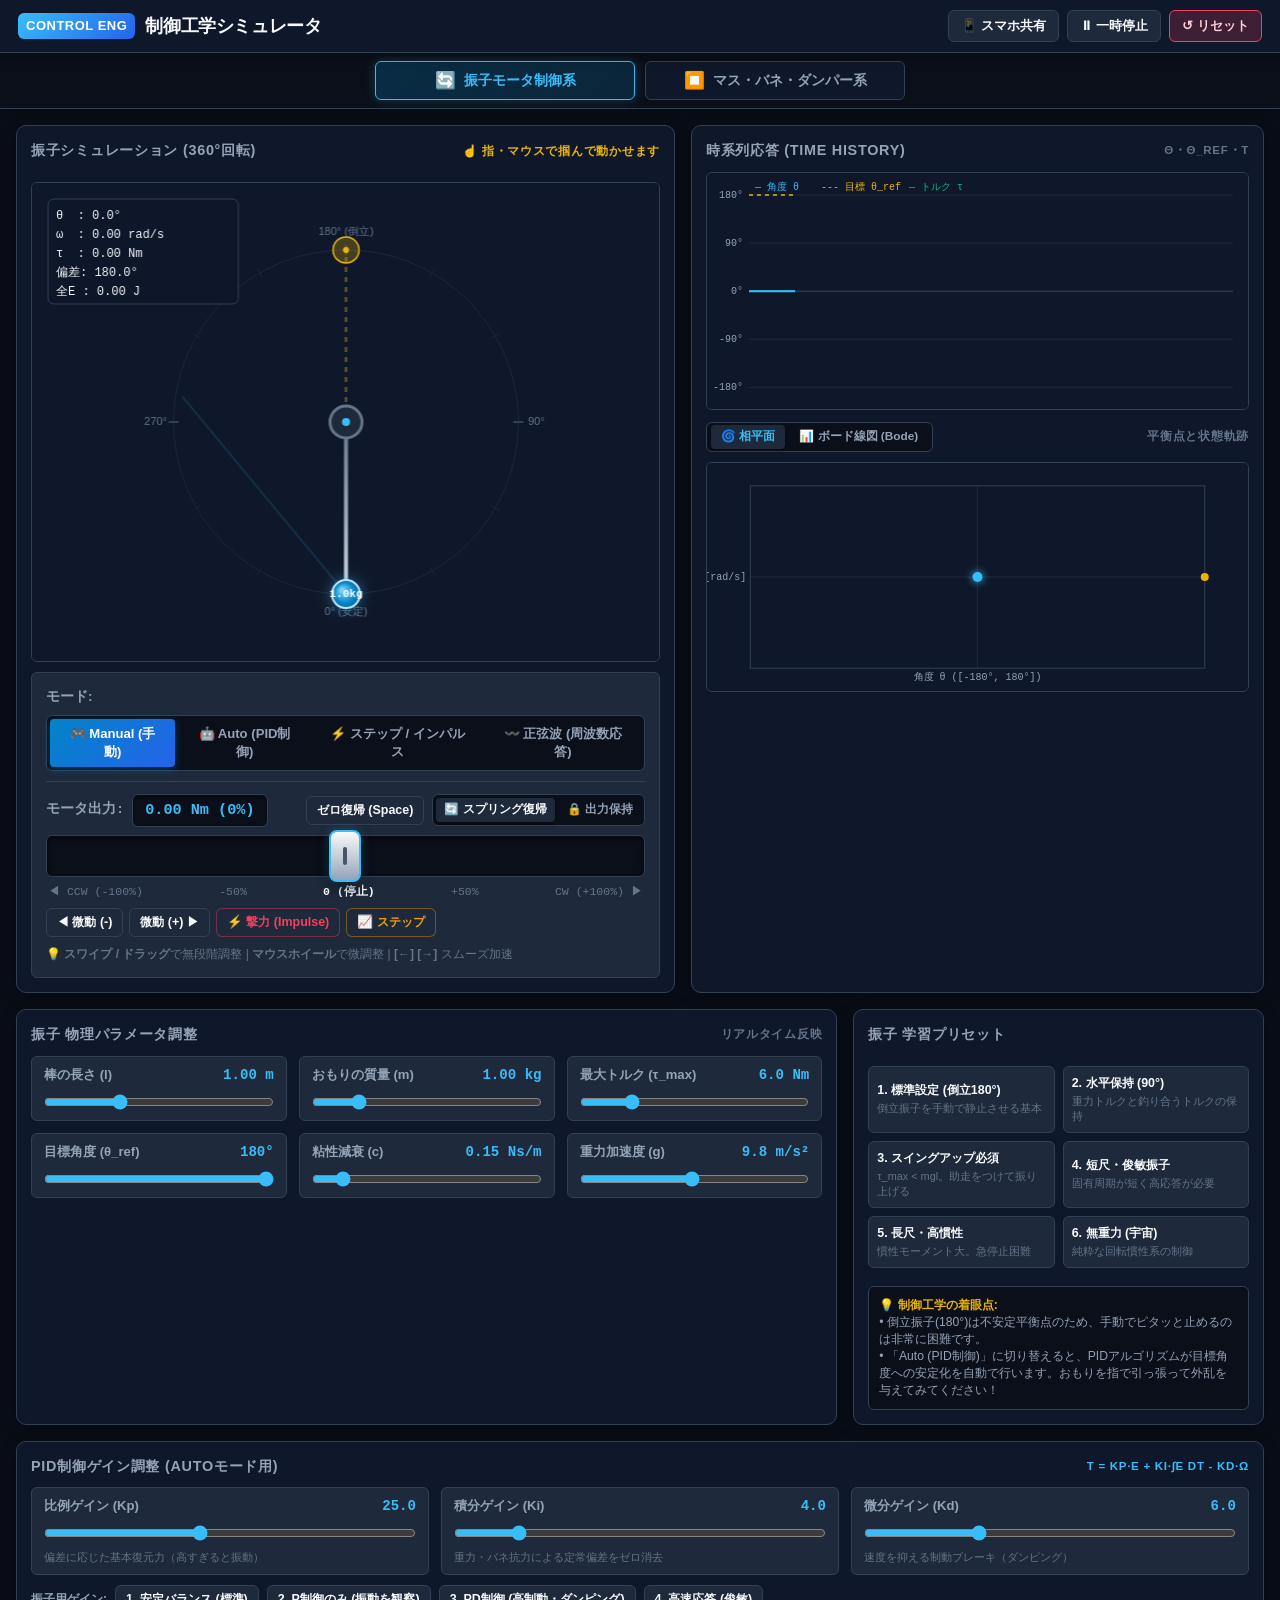
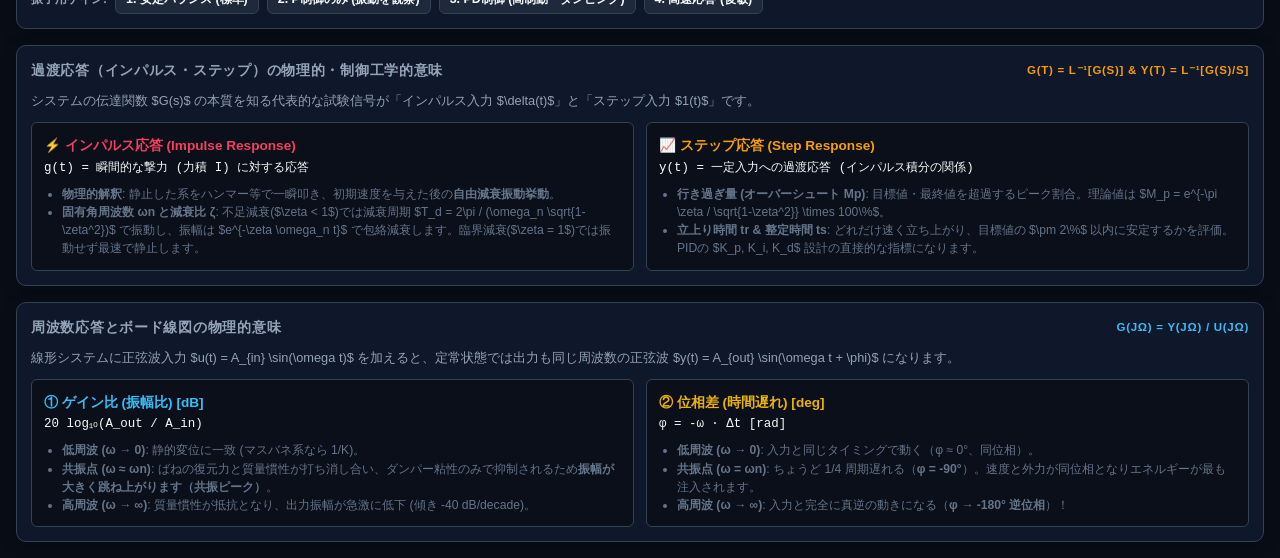
==== commit 08505b3b: "Fix freeze issue when switching damping ratio zeta presets and safeguard animation loop" ====
--- a/standalone.html
+++ b/standalone.html
@@ -3476,7 +3476,9 @@
             ctx.fillText('±2%バンド', padLeft + plotW - 4, bTop - 3);
 
             // 2. 最大オーバーシュート点 (ピーク) のマーカー
-            if (metrics.peakVal !== null && metrics.overshootPercent !== null && metrics.overshootPercent > 0.5) {
+            if (typeof metrics.peakVal === 'number' && isFinite(metrics.peakVal) &&
+                typeof metrics.overshootPercent === 'number' && isFinite(metrics.overshootPercent) &&
+                metrics.overshootPercent > 0.5) {
                 const yPeak = valToY(metrics.peakVal);
                 ctx.setLineDash([3, 3]);
                 ctx.strokeStyle = 'rgba(234, 179, 8, 0.45)';
@@ -3523,27 +3525,33 @@
         ctx.font = '9px monospace';
         if (isImpulse) {
             ctx.fillStyle = '#38bdf8';
-            const peakStr = metrics.peakVal !== null ? `${metrics.peakVal.toFixed(2)}${isPendulum ? '°' : 'm'}` : '--';
+            const peakStr = (typeof metrics.peakVal === 'number' && isFinite(metrics.peakVal))
+                ? `${metrics.peakVal.toFixed(2)}${isPendulum ? '°' : 'm'}` : '--';
             ctx.fillText(`最大応答 y_max: ${peakStr}`, hudX + 6, hudY + 26);
             ctx.fillStyle = metrics.isSettled ? '#10b981' : '#94a3b8';
-            const tsStr = metrics.settlingTime !== null ? `${metrics.settlingTime.toFixed(2)}s` : (metrics.isSettled ? '整定済' : '過渡中...');
+            const tsStr = (typeof metrics.settlingTime === 'number' && isFinite(metrics.settlingTime))
+                ? `${metrics.settlingTime.toFixed(2)}s` : (metrics.isSettled ? '整定済' : '過渡中...');
             ctx.fillText(`整定時間 t_s:   ${tsStr}`, hudX + 6, hudY + 40);
         } else {
             // ステップ
-            ctx.fillStyle = (metrics.overshootPercent && metrics.overshootPercent > 0) ? '#eab308' : '#94a3b8';
-            const mpStr = metrics.overshootPercent !== null ? `${metrics.overshootPercent.toFixed(1)}%` : '--%';
+            ctx.fillStyle = (typeof metrics.overshootPercent === 'number' && metrics.overshootPercent > 0) ? '#eab308' : '#94a3b8';
+            const mpStr = (typeof metrics.overshootPercent === 'number' && isFinite(metrics.overshootPercent))
+                ? `${metrics.overshootPercent.toFixed(1)}%` : '--%';
             ctx.fillText(`行き過ぎ量 Mp: ${mpStr}`, hudX + 6, hudY + 24);
 
-            ctx.fillStyle = metrics.riseTime !== null ? '#38bdf8' : '#94a3b8';
-            const trStr = metrics.riseTime !== null ? `${metrics.riseTime.toFixed(2)}s` : '--';
+            ctx.fillStyle = (typeof metrics.riseTime === 'number' && isFinite(metrics.riseTime)) ? '#38bdf8' : '#94a3b8';
+            const trStr = (typeof metrics.riseTime === 'number' && isFinite(metrics.riseTime))
+                ? `${metrics.riseTime.toFixed(2)}s` : '--';
             ctx.fillText(`立上時間 t_r:  ${trStr}`, hudX + 6, hudY + 36);
 
             ctx.fillStyle = metrics.isSettled ? '#10b981' : '#94a3b8';
-            const tsStr = metrics.settlingTime !== null ? `${metrics.settlingTime.toFixed(2)}s` : (metrics.isSettled ? '整定済' : '過渡中...');
+            const tsStr = (typeof metrics.settlingTime === 'number' && isFinite(metrics.settlingTime))
+                ? `${metrics.settlingTime.toFixed(2)}s` : (metrics.isSettled ? '整定済' : '過渡中...');
             ctx.fillText(`整定時間 t_s:  ${tsStr}`, hudX + 6, hudY + 48);
 
             ctx.fillStyle = '#cbd5e1';
-            const essStr = metrics.steadyStateError !== null ? `${metrics.steadyStateError.toFixed(3)}${isPendulum ? '°' : 'm'}` : '--';
+            const essStr = (typeof metrics.steadyStateError === 'number' && isFinite(metrics.steadyStateError))
+                ? `${metrics.steadyStateError.toFixed(3)}${isPendulum ? '°' : 'm'}` : '--';
             ctx.fillText(`定常偏差 e_ss: ${essStr}`, hudX + 6, hudY + 60);
         }
 
@@ -3997,7 +4005,7 @@
 
                 this.currentAmpOut = Math.sqrt(I * I + Q * Q);
                 const gain = this.currentAmpOut / Math.max(1e-4, this.amplitude);
-                this.currentGainDb = 20.0 * Math.log10(Math.max(1e-4, gain));
+                this.currentGainDb = Math.max(-100, Math.min(100, 20.0 * Math.log10(Math.max(1e-4, gain))));
 
                 // 位相: y(t) = I*sin(ωt) + Q*cos(ωt) => atan2(Q, I)
                 let phaseRad = Math.atan2(Q, I);
@@ -4046,9 +4054,9 @@
             for (const w of omegaRange) {
                 const real = k - m * w * w;
                 const imag = d * w;
-                const denomMag = Math.sqrt(real * real + imag * imag);
+                const denomMag = Math.max(1e-6, Math.sqrt(real * real + imag * imag));
                 const gain = 1.0 / denomMag;
-                const gainDb = 20.0 * Math.log10(gain);
+                const gainDb = Math.max(-100, Math.min(100, 20.0 * Math.log10(Math.max(1e-6, gain))));
 
                 // 位相差: -atan2(imag, real)
                 let phaseRad = -Math.atan2(imag, real);
@@ -4065,9 +4073,9 @@
             for (const w of omegaRange) {
                 const real = mgl - J * w * w;
                 const imag = c * w;
-                const denomMag = Math.sqrt(real * real + imag * imag);
+                const denomMag = Math.max(1e-6, Math.sqrt(real * real + imag * imag));
                 const gain = 1.0 / denomMag;
-                const gainDb = 20.0 * Math.log10(gain);
+                const gainDb = Math.max(-100, Math.min(100, 20.0 * Math.log10(Math.max(1e-6, gain))));
 
                 let phaseRad = -Math.atan2(imag, real);
                 let phaseDeg = phaseRad * (180.0 / Math.PI);
@@ -4821,16 +4829,23 @@
         let wd = wn;
 
         if (zeta < 1.0 && zeta >= 0) {
-            wd = wn * Math.sqrt(1 - zeta * zeta);
-            if (zeta > 0) {
+            wd = wn * Math.sqrt(Math.max(0, 1 - zeta * zeta));
+            if (zeta > 0.0001) {
                 theoreticalMp = Math.exp(-Math.PI * zeta / Math.sqrt(1 - zeta * zeta)) * 100.0;
-                theoreticalTp = Math.PI / wd;
+                theoreticalTp = wd > 0 ? Math.PI / wd : null;
                 theoreticalTs = 4.0 / (zeta * wn);
             } else {
                 theoreticalMp = 100.0; // 非減衰
-                theoreticalTp = Math.PI / wn;
+                theoreticalTp = wn > 0 ? Math.PI / wn : null;
                 theoreticalTs = Infinity;
             }
+        } else {
+            // 臨界減衰 (zeta=1) または 過減衰 (zeta>1)
+            theoreticalMp = 0.0;
+            theoreticalTp = null;
+            wd = 0.0;
+            const s1 = wn * (zeta - Math.sqrt(Math.max(0, zeta * zeta - 1)));
+            theoreticalTs = s1 > 0 ? (4.0 / s1) : null;
         }
 
         const stepForce = this.params.stepForceMSD;
@@ -5632,12 +5647,26 @@
             if (!isPendulum) {
                 const props = tm.getMSDTheoreticalProperties(this.msdPhysics);
                 if (type === 'step_open') {
-                    const mpText = props.theoreticalMp > 0 ? `+${props.theoreticalMp.toFixed(1)}%` : '0%';
-                    const tsText = isFinite(props.theoreticalTs) ? `${props.theoreticalTs.toFixed(2)}s` : '∞';
+                    const mpText = (typeof props.theoreticalMp === 'number' && props.theoreticalMp > 0)
+                        ? `+${props.theoreticalMp.toFixed(1)}%`
+                        : (props.zeta >= 1.0 ? 'なし(0%)' : '0%');
+
+                    let tsText = '--';
+                    if (typeof props.theoreticalTs === 'number' && isFinite(props.theoreticalTs)) {
+                        tsText = `${props.theoreticalTs.toFixed(2)}s`;
+                    } else if (props.theoreticalTs === Infinity || props.zeta < 0.001) {
+                        tsText = '∞ (非減衰)';
+                    } else if (props.zeta >= 1.0) {
+                        tsText = '緩慢 (非振動)';
+                    }
                     this.transientTheoryText.textContent = `理論最終値: ${props.xFinal.toFixed(2)}m | 理論Mp: ${mpText} | 理論ts: ${tsText}`;
                 } else if (type === 'impulse') {
-                    const period = (2 * Math.PI / props.wd).toFixed(2);
-                    this.transientTheoryText.textContent = `固有角周波数 ωn: ${props.wn.toFixed(2)} rad/s | 減衰比 ζ: ${props.zeta.toFixed(2)} | 減衰周期 Td: ${period}s`;
+                    if (props.zeta < 1.0 && typeof props.wd === 'number' && props.wd > 0.001) {
+                        const period = (2 * Math.PI / props.wd).toFixed(2);
+                        this.transientTheoryText.textContent = `固有角周波数 ωn: ${props.wn.toFixed(2)} rad/s | 減衰比 ζ: ${props.zeta.toFixed(2)} | 減衰周期 Td: ${period}s`;
+                    } else {
+                        this.transientTheoryText.textContent = `固有角周波数 ωn: ${props.wn.toFixed(2)} rad/s | 減衰比 ζ: ${props.zeta.toFixed(2)} | 非振動減衰 (ζ≥1)`;
+                    }
                 } else {
                     this.transientTheoryText.textContent = `PID目標位置: ${tm.params.stepTargetMSD.toFixed(2)}m (Kp=${this.msdPid.kp}, Ki=${this.msdPid.ki}, Kd=${this.msdPid.kd})`;
                 }
@@ -5646,18 +5675,18 @@
             }
         }
 
-        // HUDバッジの更新
+        // HUDバッジの更新 (安全ガード付き)
         if (this.transientHudMp) {
             const mp = tm.metrics.overshootPercent;
-            this.transientHudMp.textContent = (mp !== null && mp > 0) ? `Mp: +${mp.toFixed(1)}%` : 'Mp: --%';
+            this.transientHudMp.textContent = (typeof mp === 'number' && isFinite(mp) && mp > 0) ? `Mp: +${mp.toFixed(1)}%` : 'Mp: --%';
         }
         if (this.transientHudTr) {
             const tr = tm.metrics.riseTime;
-            this.transientHudTr.textContent = tr !== null ? `tr: ${tr.toFixed(2)}s` : 'tr: --s';
+            this.transientHudTr.textContent = (typeof tr === 'number' && isFinite(tr)) ? `tr: ${tr.toFixed(2)}s` : 'tr: --s';
         }
         if (this.transientHudTs) {
             const ts = tm.metrics.settlingTime;
-            this.transientHudTs.textContent = ts !== null ? `ts: ${ts.toFixed(2)}s` : (tm.metrics.isSettled ? 'ts: 整定済' : 'ts: --s');
+            this.transientHudTs.textContent = (typeof ts === 'number' && isFinite(ts)) ? `ts: ${ts.toFixed(2)}s` : (tm.metrics.isSettled ? 'ts: 整定済' : 'ts: --s');
         }
     }
 
@@ -6236,6 +6265,10 @@
         this.updateParamUIFromPhysics();
         this.resetSimulation();
         this.updateBodeUI();
+        this.updateTransientUI();
+        if (this.driveMode === 'transient') {
+            this.startTransientExperiment();
+        }
     }
 
     applyMSDPreset(presetKey) {
@@ -6251,6 +6284,10 @@
         this.updateMSDParamUI();
         this.resetSimulation();
         this.updateBodeUI();
+        this.updateTransientUI();
+        if (this.driveMode === 'transient') {
+            this.startTransientExperiment();
+        }
     }
 
     updateParamUIFromPhysics() {
@@ -6316,46 +6353,50 @@
     }
 
     loop(timestamp) {
-        const elapsed = (timestamp - this.lastTimestamp) / 1000.0;
-        this.lastTimestamp = timestamp;
-
-        const dt = Math.min(elapsed, 0.05);
-
-        if (!this.isPaused && dt > 0) {
-            this.updateAppliedInput(dt);
-            this.updateStabilization(dt);
-
-            this.chartSampleTimer += dt;
-            if (this.chartSampleTimer >= this.chartSampleInterval) {
-                if (this.activeSystem === 'pendulum') {
-                    this.charts.addSample(this.physics);
-                } else {
-                    this.charts.addSample(this.msdPhysics);
+        try {
+            const elapsed = (timestamp - this.lastTimestamp) / 1000.0;
+            this.lastTimestamp = timestamp;
+
+            const dt = Math.min(elapsed, 0.05);
+
+            if (!this.isPaused && dt > 0) {
+                this.updateAppliedInput(dt);
+                this.updateStabilization(dt);
+
+                this.chartSampleTimer += dt;
+                if (this.chartSampleTimer >= this.chartSampleInterval) {
+                    if (this.activeSystem === 'pendulum') {
+                        this.charts.addSample(this.physics);
+                    } else {
+                        this.charts.addSample(this.msdPhysics);
+                    }
+                    this.chartSampleTimer = 0.0;
                 }
-                this.chartSampleTimer = 0.0;
             }
-        }
-
-        const status = {
-            holdingTime: this.holdingTime,
-            holdingProgress: Math.min(1.0, this.holdingTime / this.requiredHoldTime),
-            stabilized: this.stabilized,
-            isDragging: this.isDragging
-        };
-
-        if (this.activeSystem === 'pendulum') {
-            this.renderer.draw(this.physics, status);
-            this.charts.render(this.physics, this.bodeAnalyzer, this.transientManager);
-        } else {
-            this.msdRenderer.draw(this.msdPhysics, status);
-            this.charts.render(this.msdPhysics, this.bodeAnalyzer, this.transientManager);
-        }
-
-        if (this.activeSecondaryChart === 'bode') {
-            this.bodeRenderer.draw(this.bodeAnalyzer, this.activeSystem, this.currentPhysics);
-        }
-
-        requestAnimationFrame((t) => this.loop(t));
+
+            const status = {
+                holdingTime: this.holdingTime,
+                holdingProgress: Math.min(1.0, this.holdingTime / this.requiredHoldTime),
+                stabilized: this.stabilized,
+                isDragging: this.isDragging
+            };
+
+            if (this.activeSystem === 'pendulum') {
+                this.renderer.draw(this.physics, status);
+                this.charts.render(this.physics, this.bodeAnalyzer, this.transientManager);
+            } else {
+                this.msdRenderer.draw(this.msdPhysics, status);
+                this.charts.render(this.msdPhysics, this.bodeAnalyzer, this.transientManager);
+            }
+
+            if (this.activeSecondaryChart === 'bode') {
+                this.bodeRenderer.draw(this.bodeAnalyzer, this.activeSystem, this.currentPhysics);
+            }
+        } catch (err) {
+            console.error('Animation loop error:', err);
+        } finally {
+            requestAnimationFrame((t) => this.loop(t));
+        }
     }
 }
 
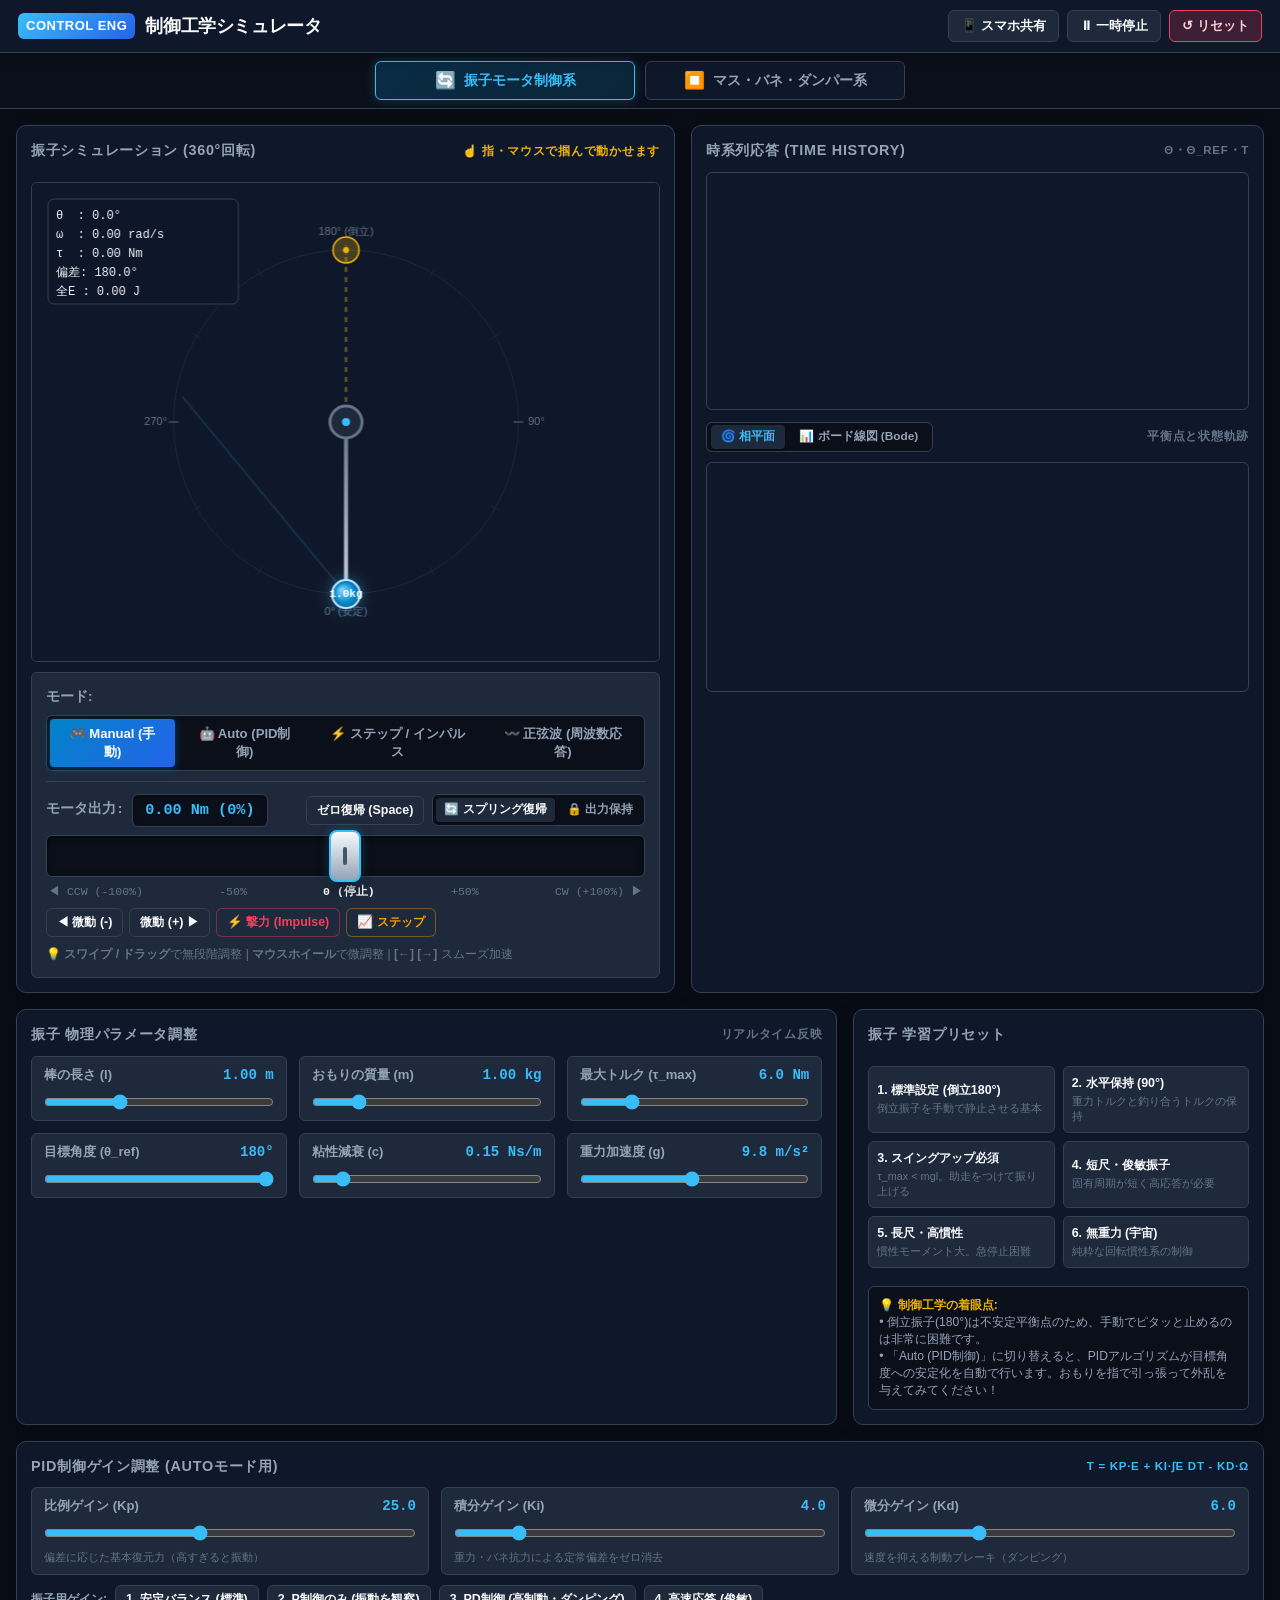
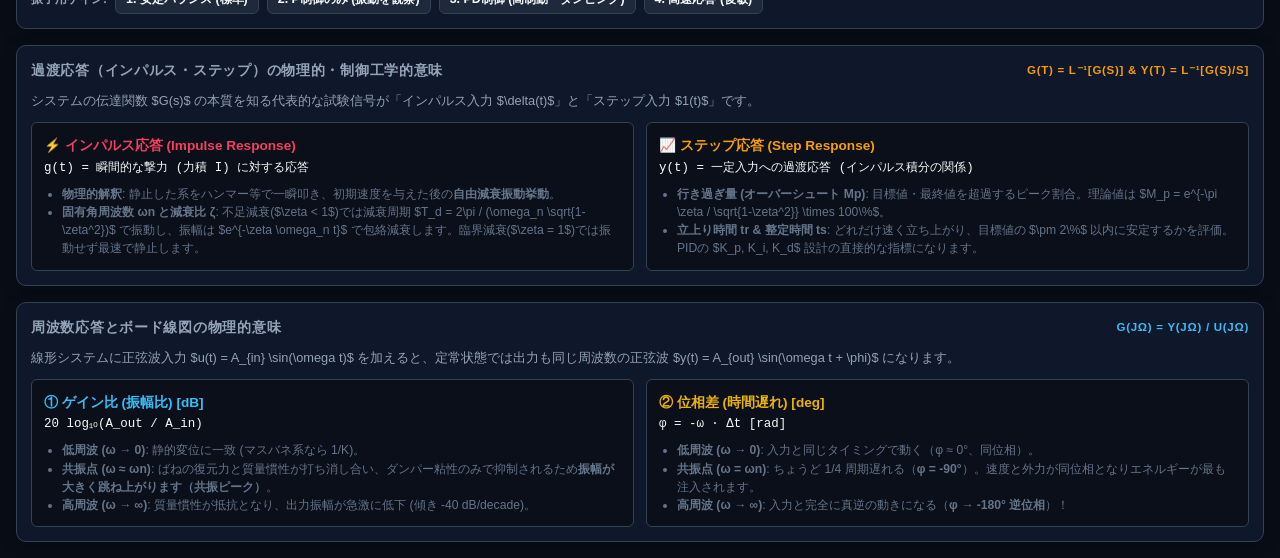
==== commit 5b7b3956: "Add interactive frequency response learning features: phasor diagram, wave phase-delay arrows, Bode " ====
--- a/standalone.html
+++ b/standalone.html
@@ -617,13 +617,18 @@
     overflow: hidden;
 }
 
-canvas#timeCanvas, canvas#phaseCanvas {
+canvas#timeCanvas, canvas#phaseCanvas, canvas#bodeCanvas {
     position: absolute;
     top: 0;
     left: 0;
     width: 100%;
     height: 100%;
     display: block;
+}
+
+canvas#bodeCanvas {
+    cursor: crosshair;
+    touch-action: none;
 }
 
 /* 下部: パラメータ設定パネル */
@@ -820,6 +825,63 @@
     gap: 8px;
     flex-wrap: wrap;
     align-items: center;
+}
+
+.bode-presets-row {
+    display: flex;
+    gap: 6px;
+    flex-wrap: wrap;
+    align-items: center;
+}
+
+.bode-insight-box {
+    background: rgba(15, 23, 42, 0.85);
+    border: 1px solid var(--border);
+    border-left: 4px solid var(--accent-yellow);
+    border-radius: var(--radius-sm);
+    padding: 8px 12px;
+    transition: border-color 0.2s ease, background-color 0.2s ease;
+}
+
+.bode-insight-box.region-low {
+    border-left-color: #10b981;
+    background: rgba(16, 185, 129, 0.08);
+}
+
+.bode-insight-box.region-resonance {
+    border-left-color: #eab308;
+    background: rgba(234, 179, 8, 0.08);
+}
+
+.bode-insight-box.region-high {
+    border-left-color: #f43f5e;
+    background: rgba(244, 63, 94, 0.08);
+}
+
+.bode-insight-title {
+    font-size: 0.8rem;
+    font-weight: 700;
+    color: var(--text-primary);
+    margin-bottom: 2px;
+}
+
+.bode-insight-desc {
+    font-size: 0.74rem;
+    color: var(--text-secondary);
+    line-height: 1.45;
+}
+
+.btn-toggle {
+    font-size: 0.76rem;
+    padding: 5px 9px;
+    opacity: 0.75;
+}
+
+.btn-toggle.active {
+    opacity: 1;
+    border-color: #38bdf8;
+    color: #38bdf8;
+    background: rgba(56, 189, 248, 0.14);
 }
 
 /* チャートサブタブ（相平面 ⇔ ボード線図） */
@@ -1204,12 +1266,26 @@
                     <div class="bode-header-row">
                         <div class="bode-status-title">
                             <span class="pulse-dot-bode"></span>
-                            <span style="font-weight: 700; color: #38bdf8;">正弦波入力 &amp; ボード線図測定</span>
+                            <span style="font-weight: 700; color: #38bdf8;">正弦波入力 &amp; 周波数応答スタジオ</span>
                         </div>
                         <div class="bode-hud-badges">
                             <span id="bode-hud-gain" class="badge-hud">ゲイン: -- dB</span>
                             <span id="bode-hud-phase" class="badge-hud">位相: --°</span>
                         </div>
+                    </div>
+
+                    <!-- ループ種別切替サブタブ (開ループ vs 閉ループPID) -->
+                    <div class="transient-type-tabs bode-loop-tabs">
+                        <button id="btn-bode-open" class="btn-subtab active" title="システム単体に正弦波の外力/トルクを加える開ループ周波数応答">〰️ 外力加振 (開ループ)</button>
+                        <button id="btn-bode-closed" class="btn-subtab" title="目標位置/角度を正弦波で動かしてPID制御で追従させる閉ループ周波数応答">🤖 PID目標追従 (閉ループ)</button>
+                    </div>
+
+                    <!-- 3大現象 ワンクリック体験シナリオ -->
+                    <div class="bode-presets-row">
+                        <span style="font-size: 0.74rem; color: var(--text-secondary); font-weight: 700;">体験メニュー:</span>
+                        <button id="btn-bode-preset-low" class="btn btn-sm" style="border-color: rgba(16, 185, 129, 0.4); color: #34d399;" title="固有周波数より十分遅い入力で同位相追従を確認">🟢 ① 低周波 (同位相)</button>
+                        <button id="btn-bode-jump-wn" class="btn btn-sm" style="border-color: rgba(234, 179, 8, 0.5); color: #fbbf24;" title="固有角周波数(共振点 / 帯域限界)に周波数を合わせます">🔥 ② 共振点へ</button>
+                        <button id="btn-bode-preset-high" class="btn btn-sm" style="border-color: rgba(244, 63, 94, 0.4); color: #fda4af;" title="速すぎる入力で追いつけず逆位相・減衰になることを確認">🔴 ③ 高周波 (逆位相)</button>
                     </div>
 
                     <div class="bode-params-grid">
@@ -1236,6 +1312,12 @@
                         </div>
                     </div>
 
+                    <!-- リアルタイム物理現象解説バナー -->
+                    <div id="bode-insight-box" class="bode-insight-box region-resonance">
+                        <div id="bode-insight-title" class="bode-insight-title">🔥 共振点付近: エネルギー注入が最大！</div>
+                        <div id="bode-insight-desc" class="bode-insight-desc">ばねの復元力と慣性力が打ち消し合い、外力と速度が同位相になって振幅が大きく跳ね上がります。</div>
+                    </div>
+
                     <!-- アクションボタン群 -->
                     <div class="bode-actions-row">
                         <button id="btn-bode-sweep" class="btn btn-primary" title="低周波から高周波へ自動的に加振してボード線図を自動測定します">
@@ -1244,16 +1326,19 @@
                         <button id="btn-bode-record" class="btn" title="現在周波数での振幅・位相をボード線図にプロットします">
                             📍 現在値をプロット
                         </button>
-                        <button id="btn-bode-jump-wn" class="btn" title="固有角周波数(共振点)に周波数を合わせます">
-                            🎯 共振点へ
+                        <button id="btn-bode-toggle-phasor" class="btn btn-toggle active" title="時系列グラフ右側の回転ベクトル(フェーザ)図の表示切替">
+                            🧭 フェーザ図 ON
+                        </button>
+                        <button id="btn-bode-toggle-guide" class="btn btn-toggle active" title="ボード線図上の領域色分けと漸近線ガイドの表示切替">
+                            📖 ガイド ON
                         </button>
                         <button id="btn-bode-clear" class="btn btn-danger" title="ボード線図の測定プロットを消去します">
                             ↺ プロット消去
                         </button>
                     </div>
 
-                    <div class="control-hints" style="margin-top: 8px;">
-                        💡 <b>周波数スライダー</b>で周期変更 | <b>[▶ 自動スイープ]</b> で低〜高周波を自動加振してボード線図を1点ずつ自動生成！
+                    <div class="control-hints" style="margin-top: 4px;">
+                        💡 <b>ボード線図のグラフ上をクリック/ドラッグ</b>しても周波数を変更できます | <b>右側のフェーザ円</b>と波形のズレに注目！
                     </div>
                 </div>
             </div>
@@ -2307,6 +2392,45 @@
             ctx.fillText(`安定化維持中... ${(stateStatus.holdingTime).toFixed(1)}s`, this.width / 2, barY - 3);
         }
 
+        // 正弦波モード時: 仕事率 (τ・ω) エネルギー注入インジケータ
+        if (stateStatus.isBodeMode) {
+            const power = physics.tau * physics.omega;
+            const bW = isSmallScreen ? 155 : 195;
+            const bH = 26;
+            const bX = this.width - bW - pad;
+            const bY = pad;
+
+            let bgCol = 'rgba(30, 41, 59, 0.85)';
+            let borderCol = '#475569';
+            let txtCol = '#cbd5e1';
+            let label = '・ 折返し / 静止';
+            if (power > 0.15) {
+                bgCol = 'rgba(16, 185, 129, 0.22)';
+                borderCol = '#10b981';
+                txtCol = '#34d399';
+                label = '⚡ エネルギー注入中 (τとω同方向)';
+            } else if (power < -0.15) {
+                bgCol = 'rgba(244, 63, 94, 0.22)';
+                borderCol = '#f43f5e';
+                txtCol = '#fda4af';
+                label = '🛑 逆相ブレーキ中 (τとω逆方向)';
+            }
+
+            ctx.fillStyle = bgCol;
+            ctx.strokeStyle = borderCol;
+            ctx.lineWidth = 1.2;
+            ctx.beginPath();
+            ctx.roundRect(bX, bY, bW, bH, 6);
+            ctx.fill();
+            ctx.stroke();
+
+            ctx.fillStyle = txtCol;
+            ctx.font = isSmallScreen ? 'bold 9px sans-serif' : 'bold 10px sans-serif';
+            ctx.textAlign = 'center';
+            ctx.textBaseline = 'middle';
+            ctx.fillText(label, bX + bW / 2, bY + bH / 2);
+        }
+
         ctx.restore();
     }
 }
@@ -2625,8 +2749,11 @@
         // 7. マスブロック（車輪付き）
         this.drawMassBlock(m, physics, stateStatus.isDragging);
 
-        // 8. 入力外力 F のベクトル矢印
+        // 8. 入力外力 F のベクトル矢印 (＆正弦波時は速度ベクトル v も表示)
         this.drawForceVector(m, physics);
+        if (stateStatus.isBodeMode) {
+            this.drawVelocityVector(m, physics);
+        }
 
         // 9. HUD表示
         this.drawHUD(m, physics, stateStatus);
@@ -2953,6 +3080,53 @@
         ctx.textAlign = isRight ? 'left' : 'right';
         ctx.fillText(`F=${Math.abs(f).toFixed(1)}N`, endX + (isRight ? 12 : -12), y - 6);
 
+        ctx.restore();
+    }
+
+    /**
+     * 速度ベクトル v の描画（正弦波モード時、外力との向き比較用）
+     */
+    drawVelocityVector(m, physics) {
+        const ctx = this.ctx;
+        const v = physics.v;
+        if (Math.abs(v) < 0.03) return;
+
+        const isRight = v > 0;
+        const maxArrowLen = m.massWidth * 1.1;
+        const arrowLen = Math.min(maxArrowLen, (Math.abs(v) / 2.5) * maxArrowLen);
+
+        const startX = m.massCenterX;
+        const endX = isRight ? (startX + arrowLen) : (startX - arrowLen);
+        const y = m.massTopY - 14;
+
+        ctx.save();
+        ctx.strokeStyle = '#c084fc';
+        ctx.fillStyle = '#c084fc';
+        ctx.lineWidth = 3;
+        ctx.lineCap = 'round';
+
+        ctx.beginPath();
+        ctx.moveTo(startX, y);
+        ctx.lineTo(endX, y);
+        ctx.stroke();
+
+        const headSize = 6;
+        ctx.beginPath();
+        if (isRight) {
+            ctx.moveTo(endX + headSize, y);
+            ctx.lineTo(endX, y - headSize * 0.6);
+            ctx.lineTo(endX, y + headSize * 0.6);
+        } else {
+            ctx.moveTo(endX - headSize, y);
+            ctx.lineTo(endX, y - headSize * 0.6);
+            ctx.lineTo(endX, y + headSize * 0.6);
+        }
+        ctx.closePath();
+        ctx.fill();
+
+        ctx.font = 'bold 9px monospace';
+        ctx.textAlign = 'center';
+        ctx.fillText(`速度 v=${v.toFixed(2)}m/s`, m.massCenterX, y - 9);
         ctx.restore();
     }
 
@@ -3037,6 +3211,45 @@
             ctx.fillText(`目標位置キープ... ${(stateStatus.holdingTime).toFixed(1)}s`, this.width / 2, barY - 3);
         }
 
+        // 正弦波モード時: 仕事率 (F・v) エネルギー注入インジケータ
+        if (stateStatus.isBodeMode) {
+            const power = physics.f * physics.v;
+            const bW = isSmallScreen ? 155 : 195;
+            const bH = 26;
+            const bX = this.width - bW - pad;
+            const bY = pad;
+
+            let bgCol = 'rgba(30, 41, 59, 0.85)';
+            let borderCol = '#475569';
+            let txtCol = '#cbd5e1';
+            let label = '・ 折返し / 静止';
+            if (power > 0.15) {
+                bgCol = 'rgba(16, 185, 129, 0.22)';
+                borderCol = '#10b981';
+                txtCol = '#34d399';
+                label = '⚡ エネルギー注入中 (Fとv同方向)';
+            } else if (power < -0.15) {
+                bgCol = 'rgba(244, 63, 94, 0.22)';
+                borderCol = '#f43f5e';
+                txtCol = '#fda4af';
+                label = '🛑 逆相ブレーキ中 (Fとv逆方向)';
+            }
+
+            ctx.fillStyle = bgCol;
+            ctx.strokeStyle = borderCol;
+            ctx.lineWidth = 1.2;
+            ctx.beginPath();
+            ctx.roundRect(bX, bY, bW, bH, 6);
+            ctx.fill();
+            ctx.stroke();
+
+            ctx.fillStyle = txtCol;
+            ctx.font = isSmallScreen ? 'bold 9px sans-serif' : 'bold 10px sans-serif';
+            ctx.textAlign = 'center';
+            ctx.textBaseline = 'middle';
+            ctx.fillText(label, bX + bW / 2, bY + bH / 2);
+        }
+
         ctx.restore();
     }
 }
@@ -3064,6 +3277,7 @@
         this.systemMode = 'pendulum';
         this.isBodeMode = false;
         this.isTransientMode = false;
+        this.showPhasor = true; // 正弦波モード時のリアルタイム・フェーザ図表示
 
         // データ履歴バッファ
         this.maxHistory = 400; // 約6〜8秒分のデータ
@@ -3247,13 +3461,26 @@
         const isPendulum = this.systemMode === 'pendulum';
         const isBode = this.isBodeMode && bodeAnalyzer !== null;
         const isTransient = this.isTransientMode && transientManager !== null;
+        const isClosedBode = isBode && bodeAnalyzer.loopType === 'closed';
+        const showPhasor = isBode && this.showPhasor;
 
         const padLeft = isPendulum ? 42 : 46;
-        const padRight = 15;
+        const padRight = showPhasor ? 10 : 15;
         const padTop = 22;
         const padBottom = 22;
-        const plotW = w - padLeft - padRight;
+        const phasorAreaW = showPhasor ? Math.min(138, Math.max(92, Math.floor(w * 0.28))) : 0;
+        const plotW = Math.max(80, w - padLeft - padRight - phasorAreaW);
         const plotH = h - padTop - padBottom;
+
+        // 値 -> Y座標変換ヘルパー
+        const valToY = (val) => {
+            if (isPendulum) {
+                return padTop + plotH * (1.0 - (val + 180) / 360);
+            } else {
+                const norm = (val - (-1.0)) / 2.0;
+                return padTop + plotH * (1.0 - Math.max(0, Math.min(1, norm)));
+            }
+        };
 
         // グリッド線と目盛りの設定
         ctx.strokeStyle = this.colors.grid;
@@ -3272,7 +3499,7 @@
                 const y = padTop + plotH * (1.0 - (deg + 180) / 360);
                 ctx.beginPath();
                 ctx.moveTo(padLeft, y);
-                ctx.lineTo(w - padRight, y);
+                ctx.lineTo(padLeft + plotW, y);
                 ctx.stroke();
                 ctx.fillText(`${deg}°`, padLeft - 6, y);
             });
@@ -3287,7 +3514,7 @@
                 const y = padTop + plotH * (1.0 - norm);
                 ctx.beginPath();
                 ctx.moveTo(padLeft, y);
-                ctx.lineTo(w - padRight, y);
+                ctx.lineTo(padLeft + plotW, y);
                 ctx.stroke();
                 const sign = tVal > 0 ? '+' : '';
                 ctx.fillText(`${sign}${tVal.toFixed(1)}m`, padLeft - 6, y);
@@ -3299,7 +3526,7 @@
         ctx.strokeStyle = this.colors.axis;
         ctx.beginPath();
         ctx.moveTo(padLeft, zeroY);
-        ctx.lineTo(w - padRight, zeroY);
+        ctx.lineTo(padLeft + plotW, zeroY);
         ctx.stroke();
 
         // 凡例表示
@@ -3310,11 +3537,12 @@
             ctx.fillText(isPendulum ? '― 出力 θ(t)' : '― 出力 x(t)', padLeft + 6, padTop - 8);
 
             ctx.fillStyle = this.colors.control;
-            ctx.fillText('--- 正弦波入力 u(t)', padLeft + 80, padTop - 8);
-
-            if (bodeAnalyzer.currentAmpOut > 0.001) {
+            ctx.fillText(isClosedBode ? '--- 目標正弦波 r(t)' : '--- 正弦波入力 u(t)', padLeft + 80, padTop - 8);
+
+            if (bodeAnalyzer.currentAmpOut > 0.001 && !showPhasor) {
+                const ampRatio = Math.pow(10, bodeAnalyzer.currentGainDb / 20.0);
                 ctx.fillStyle = '#eab308';
-                ctx.fillText(`|G|=${bodeAnalyzer.currentGainDb.toFixed(1)}dB  φ=${bodeAnalyzer.currentPhaseDeg.toFixed(0)}°`, padLeft + 185, padTop - 8);
+                ctx.fillText(`×${ampRatio.toFixed(2)} (${bodeAnalyzer.currentGainDb.toFixed(1)}dB) φ=${bodeAnalyzer.currentPhaseDeg.toFixed(0)}°`, padLeft + 195, padTop - 8);
             }
         } else if (isTransient) {
             // 過渡応答モードの凡例
@@ -3340,88 +3568,125 @@
             ctx.fillText(isPendulum ? '― トルク τ' : '― 入力外力 F', padLeft + (isPendulum ? 160 : 166), padTop - 8);
         }
 
-        if (this.history.length < 2) return;
-
-        // 1. 目標値の破線プロット (通常モードおよび過渡ステップ時)
-        if (!isBode && (!isTransient || transientManager.responseType !== 'impulse')) {
+        // X座標計算（正弦波モード時は最新点が右端に揃い左へスクロール）
+        const idxToX = (i) => {
+            if (isBode) {
+                return padLeft + plotW - ((this.history.length - 1 - i) / (this.maxHistory - 1)) * plotW;
+            }
+            return padLeft + (i / (this.maxHistory - 1)) * plotW;
+        };
+
+        // 静的基準線 (開ループ正弦波時の DC変位 A_in / K)
+        let staticYTop = null;
+        let staticYBottom = null;
+        if (isBode && !isClosedBode) {
+            const chars = bodeAnalyzer.constructor.computeSystemCharacteristics(this.systemMode, physics, 'open', null);
+            const dcAmp = bodeAnalyzer.amplitude * chars.dcGain;
+            const dcVal = isPendulum ? (dcAmp * 180 / Math.PI) : dcAmp;
+            staticYTop = valToY(dcVal);
+            staticYBottom = valToY(-dcVal);
+
             ctx.save();
-            ctx.strokeStyle = this.colors.target;
-            ctx.lineWidth = 1.5;
-            ctx.setLineDash([4, 4]);
+            ctx.strokeStyle = 'rgba(148, 163, 184, 0.32)';
+            ctx.lineWidth = 1;
+            ctx.setLineDash([2, 3]);
+            ctx.beginPath();
+            ctx.moveTo(padLeft, staticYTop);
+            ctx.lineTo(padLeft + plotW, staticYTop);
+            ctx.moveTo(padLeft, staticYBottom);
+            ctx.lineTo(padLeft + plotW, staticYBottom);
+            ctx.stroke();
+            ctx.fillStyle = 'rgba(148, 163, 184, 0.65)';
+            ctx.font = '9px monospace';
+            ctx.textAlign = 'left';
+            ctx.fillText(`静的基準 ±${isPendulum ? dcVal.toFixed(1) + '°' : dcVal.toFixed(2) + 'm'}`, padLeft + 4, staticYTop - 4);
+            ctx.restore();
+        }
+
+        if (this.history.length >= 2) {
+            // 1. 目標値の破線プロット (通常モードおよび過渡ステップ時)
+            if (!isBode && (!isTransient || transientManager.responseType !== 'impulse')) {
+                ctx.save();
+                ctx.strokeStyle = this.colors.target;
+                ctx.lineWidth = 1.5;
+                ctx.setLineDash([4, 4]);
+                ctx.beginPath();
+                for (let i = 0; i < this.history.length; i++) {
+                    const p = this.history[i];
+                    const x = idxToX(i);
+                    const y = valToY(p.target);
+                    if (i === 0) ctx.moveTo(x, y);
+                    else ctx.lineTo(x, y);
+                }
+                ctx.stroke();
+                ctx.restore();
+            }
+
+            // 2. 制御入力（または閉ループ目標正弦波）プロット
+            ctx.save();
+            ctx.strokeStyle = this.colors.control;
+            ctx.lineWidth = isBode ? 1.8 : 1.2;
+            if (isBode) ctx.setLineDash([4, 3]);
             ctx.beginPath();
             for (let i = 0; i < this.history.length; i++) {
                 const p = this.history[i];
-                const x = padLeft + (i / (this.maxHistory - 1)) * plotW;
+                const x = idxToX(i);
                 let y;
-                if (isPendulum) {
-                    y = padTop + plotH * (1.0 - (p.target + 180) / 360);
+                if (isClosedBode) {
+                    // 閉ループ時は目標正弦波を出力と同じ物理Yスケールで描画
+                    y = valToY(p.target);
                 } else {
-                    const norm = (p.target - (-1.0)) / 2.0;
-                    y = padTop + plotH * (1.0 - Math.max(0, Math.min(1, norm)));
+                    const inMax = Math.max(0.1, isBode ? bodeAnalyzer.amplitude : (p.inputMax || 10.0));
+                    const inNorm = Math.max(-1.2, Math.min(1.2, p.input / inMax));
+                    y = zeroY - inNorm * (plotH * 0.30);
                 }
                 if (i === 0) ctx.moveTo(x, y);
                 else ctx.lineTo(x, y);
             }
             ctx.stroke();
             ctx.restore();
-        }
-
-        // 2. 制御入力（トルク τ / 外力 F）プロット（ゼロ軸中心にスケーリング）
-        ctx.save();
-        ctx.strokeStyle = this.colors.control;
-        ctx.lineWidth = isBode ? 1.6 : 1.2;
-        if (isBode) ctx.setLineDash([4, 3]);
-        ctx.beginPath();
-        for (let i = 0; i < this.history.length; i++) {
-            const p = this.history[i];
-            const x = padLeft + (i / (this.maxHistory - 1)) * plotW;
-            const inMax = Math.max(0.1, p.inputMax || 10.0);
-            const inNorm = p.input / inMax;
-            const y = zeroY - inNorm * (plotH * 0.35);
-            if (i === 0) ctx.moveTo(x, y);
-            else ctx.lineTo(x, y);
-        }
-        ctx.stroke();
-        ctx.restore();
-
-        // 3. 状態量（角度 θ / 変位 x）プロット
-        ctx.save();
-        ctx.strokeStyle = this.colors.signal;
-        ctx.lineWidth = 2;
-        ctx.beginPath();
-        let prevVal = null;
-        for (let i = 0; i < this.history.length; i++) {
-            const p = this.history[i];
-            const x = padLeft + (i / (this.maxHistory - 1)) * plotW;
-            let y;
-            if (isPendulum) {
-                y = padTop + plotH * (1.0 - (p.val + 180) / 360);
-                if (prevVal !== null && Math.abs(p.val - prevVal) > 180) {
-                    ctx.moveTo(x, y);
-                } else if (i === 0) {
-                    ctx.moveTo(x, y);
+
+            // 3. 状態量（角度 θ / 変位 x）プロット
+            ctx.save();
+            ctx.strokeStyle = this.colors.signal;
+            ctx.lineWidth = 2.1;
+            ctx.beginPath();
+            let prevVal = null;
+            for (let i = 0; i < this.history.length; i++) {
+                const p = this.history[i];
+                const x = idxToX(i);
+                const y = valToY(p.val);
+                if (isPendulum) {
+                    if (prevVal !== null && Math.abs(p.val - prevVal) > 180) {
+                        ctx.moveTo(x, y);
+                    } else if (i === 0) {
+                        ctx.moveTo(x, y);
+                    } else {
+                        ctx.lineTo(x, y);
+                    }
+                    prevVal = p.val;
                 } else {
-                    ctx.lineTo(x, y);
+                    if (i === 0) ctx.moveTo(x, y);
+                    else ctx.lineTo(x, y);
                 }
-                prevVal = p.val;
-            } else {
-                const norm = (p.val - (-1.0)) / 2.0;
-                y = padTop + plotH * (1.0 - Math.max(0, Math.min(1, norm)));
-                if (i === 0) ctx.moveTo(x, y);
-                else ctx.lineTo(x, y);
-            }
-        }
-        ctx.stroke();
-        ctx.restore();
-
-        // 4. 正弦波モード時の振幅ガイド＆位相差アノテーション
-        if (isBode && bodeAnalyzer.currentAmpOut > 0.005) {
-            this.drawBodeAnnotations(ctx, padLeft, plotW, plotH, zeroY, isPendulum, bodeAnalyzer);
-        }
-
-        // 5. 過渡応答モード時のアノテーション
-        if (isTransient) {
-            this.drawTransientAnnotations(ctx, padLeft, plotW, plotH, zeroY, isPendulum, transientManager);
+            }
+            ctx.stroke();
+            ctx.restore();
+
+            // 4. 正弦波モード時の振幅ガイド＆位相差 Δt アノテーション
+            if (isBode) {
+                this.drawBodeAnnotations(ctx, padLeft, plotW, plotH, padTop, zeroY, isPendulum, bodeAnalyzer, idxToX, valToY, isClosedBode);
+            }
+
+            // 5. 過渡応答モード時のアノテーション
+            if (isTransient) {
+                this.drawTransientAnnotations(ctx, padLeft, plotW, plotH, zeroY, isPendulum, transientManager);
+            }
+        }
+
+        // 6. 右側リアルタイム・フェーザ図（回転ベクトル）＆波形先端接続ライン
+        if (showPhasor) {
+            this.drawPhasorDiagram(ctx, padLeft + plotW, phasorAreaW, padTop, plotH, zeroY, isPendulum, bodeAnalyzer, valToY, physics);
         }
     }
 
@@ -3561,40 +3826,304 @@
     /**
      * 正弦波モードにおける振幅比と位相遅れ Δt の図解アノテーション描画
      */
-    drawBodeAnnotations(ctx, padLeft, plotW, plotH, zeroY, isPendulum, bodeAnalyzer) {
+    drawBodeAnnotations(ctx, padLeft, plotW, plotH, padTop, zeroY, isPendulum, bodeAnalyzer, idxToX, valToY, isClosedBode) {
         ctx.save();
 
-        // 出力ピーク値の水平ガイドライン
+        // 1. 出力ピーク値の水平ガイドライン
         const ampOut = bodeAnalyzer.currentAmpOut;
-        let yTop, yBottom;
+        if (ampOut > 0.002) {
+            let yTop, yBottom;
+            if (isPendulum) {
+                const deg = ampOut * (180 / Math.PI);
+                yTop = zeroY - (deg / 180) * (plotH * 0.5);
+                yBottom = zeroY + (deg / 180) * (plotH * 0.5);
+            } else {
+                yTop = zeroY - (ampOut / 1.0) * (plotH * 0.5);
+                yBottom = zeroY + (ampOut / 1.0) * (plotH * 0.5);
+            }
+
+            ctx.strokeStyle = this.colors.peakLine;
+            ctx.lineWidth = 1;
+            ctx.setLineDash([3, 3]);
+
+            ctx.beginPath();
+            ctx.moveTo(padLeft, yTop);
+            ctx.lineTo(padLeft + plotW, yTop);
+            ctx.moveTo(padLeft, yBottom);
+            ctx.lineTo(padLeft + plotW, yBottom);
+            ctx.stroke();
+            ctx.setLineDash([]);
+
+            // ガイドラベル: 出力振幅 Aout と倍率
+            ctx.fillStyle = '#eab308';
+            ctx.font = '10px monospace';
+            ctx.textAlign = 'right';
+            const unit = isPendulum ? '°' : 'm';
+            const ampStr = isPendulum ? (ampOut * 180 / Math.PI).toFixed(1) : ampOut.toFixed(3);
+            const ampRatio = Math.pow(10, bodeAnalyzer.currentGainDb / 20.0);
+            const ratioLabel = isClosedBode ? ` (倍率 ×${ampRatio.toFixed(2)})` : '';
+            ctx.fillText(`+Aout: ${ampStr}${unit}${ratioLabel}`, padLeft + plotW - 4, Math.max(padTop + 10, yTop - 4));
+        }
+
+        // 2. 入力の山（ピーク）と出力の山（ピーク）を結ぶ位相遅れ Δt 矢印
+        const hist = this.history;
+        if (hist.length >= 12) {
+            const getInVal = (p) => isClosedBode ? p.target : p.input;
+            const period = (2.0 * Math.PI) / Math.max(0.1, bodeAnalyzer.omega);
+
+            // 入力の極大点（正のピーク）を後ろから検索し、その直後に出力の正のピークが観測できている最新ペアを探す
+            let foundPair = null;
+            for (let i = hist.length - 3; i >= 2; i--) {
+                const vPrev = getInVal(hist[i - 1]);
+                const vCurr = getInVal(hist[i]);
+                const vNext = getInVal(hist[i + 1]);
+
+                if (vCurr > 0 && vCurr >= vPrev && vCurr > vNext) {
+                    const tIn = hist[i].t;
+                    // この入力ピーク以降 0 〜 0.70 * period の範囲で出力の正ピークを探す
+                    let bestOutIdx = -1;
+                    let bestOutVal = -Infinity;
+                    for (let j = i; j < hist.length - 1; j++) {
+                        const dtPeak = hist[j].t - tIn;
+                        if (dtPeak > period * 0.7) break;
+                        const yPrev = hist[j - 1].val;
+                        const yCurr = hist[j].val;
+                        const yNext = hist[j + 1].val;
+                        if (yCurr > 0 && yCurr >= yPrev && yCurr >= yNext && yCurr > bestOutVal) {
+                            bestOutVal = yCurr;
+                            bestOutIdx = j;
+                        }
+                    }
+                    if (bestOutIdx >= i) {
+                        foundPair = { inIdx: i, outIdx: bestOutIdx };
+                        break;
+                    }
+                }
+            }
+
+            if (foundPair) {
+                const pIn = hist[foundPair.inIdx];
+                const pOut = hist[foundPair.outIdx];
+                const xIn = idxToX(foundPair.inIdx);
+                const xOut = idxToX(foundPair.outIdx);
+
+                let yIn;
+                if (isClosedBode) {
+                    yIn = valToY(pIn.target);
+                } else {
+                    const inMax = Math.max(0.1, bodeAnalyzer.amplitude);
+                    yIn = zeroY - Math.max(-1.2, Math.min(1.2, pIn.input / inMax)) * (plotH * 0.30);
+                }
+                const yOut = valToY(pOut.val);
+                const dtDelay = Math.max(0, pOut.t - pIn.t);
+                const phaseFromDtDeg = -(dtDelay / period) * 360.0;
+
+                // 位相遅れ区間のハイライト帯
+                if (xOut >= xIn) {
+                    ctx.fillStyle = 'rgba(245, 158, 11, 0.10)';
+                    ctx.fillRect(xIn, padTop, Math.max(2, xOut - xIn), plotH);
+                }
+
+                // 山頂マーカー点（入力: 緑, 出力: シアン）
+                ctx.fillStyle = this.colors.control;
+                ctx.beginPath();
+                ctx.arc(xIn, yIn, 3.8, 0, Math.PI * 2);
+                ctx.fill();
+
+                ctx.fillStyle = this.colors.signal;
+                ctx.beginPath();
+                ctx.arc(xOut, yOut, 3.8, 0, Math.PI * 2);
+                ctx.fill();
+
+                // 矢印ガイド線とラベル
+                const arrowY = padTop + 14;
+                ctx.strokeStyle = 'rgba(245, 158, 11, 0.65)';
+                ctx.lineWidth = 1;
+                ctx.setLineDash([2, 2]);
+                ctx.beginPath();
+                ctx.moveTo(xIn, yIn);
+                ctx.lineTo(xIn, arrowY);
+                ctx.moveTo(xOut, yOut);
+                ctx.lineTo(xOut, arrowY);
+                ctx.stroke();
+                ctx.setLineDash([]);
+
+                // 水平矢印
+                ctx.strokeStyle = this.colors.dtArrow;
+                ctx.lineWidth = 1.6;
+                ctx.beginPath();
+                ctx.moveTo(xIn, arrowY);
+                ctx.lineTo(xOut, arrowY);
+                ctx.stroke();
+
+                if (xOut - xIn > 10) {
+                    // 矢じり
+                    ctx.fillStyle = this.colors.dtArrow;
+                    ctx.beginPath();
+                    ctx.moveTo(xOut, arrowY);
+                    ctx.lineTo(xOut - 5, arrowY - 3);
+                    ctx.lineTo(xOut - 5, arrowY + 3);
+                    ctx.closePath();
+                    ctx.fill();
+                }
+
+                // Δt / φ テキスト
+                const delayLabel = `遅れ Δt=${dtDelay.toFixed(2)}s (${phaseFromDtDeg.toFixed(0)}°)`;
+                ctx.font = 'bold 9px monospace';
+                const labelX = Math.max(padLeft + 60, Math.min(padLeft + plotW - 60, (xIn + xOut) * 0.5));
+                ctx.textAlign = 'center';
+                ctx.fillStyle = 'rgba(15, 23, 42, 0.8)';
+                const tw = ctx.measureText(delayLabel).width + 8;
+                ctx.fillRect(labelX - tw * 0.5, arrowY + 3, tw, 13);
+                ctx.fillStyle = '#fbbf24';
+                ctx.fillText(delayLabel, labelX, arrowY + 13);
+            }
+        }
+
+        ctx.restore();
+    }
+
+    /**
+     * 右側のリアルタイム・フェーザ図（回転ベクトル）を描画し、波形先端と水平線で接続
+     */
+    drawPhasorDiagram(ctx, areaLeft, areaW, padTop, plotH, zeroY, isPendulum, bodeAnalyzer, valToY, physics) {
+        ctx.save();
+
+        // 境界線
+        ctx.strokeStyle = this.colors.axis;
+        ctx.lineWidth = 1;
+        ctx.beginPath();
+        ctx.moveTo(areaLeft, padTop);
+        ctx.lineTo(areaLeft, padTop + plotH);
+        ctx.stroke();
+
+        // タイトル
+        const cx = areaLeft + areaW * 0.52;
+        const cy = zeroY;
+        const maxR = Math.min(areaW * 0.41, plotH * 0.44);
+
+        ctx.fillStyle = '#cbd5e1';
+        ctx.font = 'bold 9px sans-serif';
+        ctx.textAlign = 'center';
+        ctx.textBaseline = 'top';
+        ctx.fillText('フェーザ図 (回転ベクトル)', areaLeft + areaW * 0.5, padTop - 13);
+
+        // 背景十字軸と単位基準円
+        ctx.strokeStyle = this.colors.grid;
+        ctx.lineWidth = 1;
+        ctx.beginPath();
+        ctx.moveTo(cx - maxR - 4, cy);
+        ctx.lineTo(cx + maxR + 4, cy);
+        ctx.moveTo(cx, cy - maxR - 4);
+        ctx.lineTo(cx, cy + maxR + 4);
+        ctx.stroke();
+
+        const isClosedBode = bodeAnalyzer.loopType === 'closed';
+        const thetaIn = bodeAnalyzer.getCurrentInputPhaseRad();
+        const phaseRad = (bodeAnalyzer.currentPhaseDeg * Math.PI) / 180.0;
+        const thetaOut = thetaIn + phaseRad;
+
+        // 入力ベクトルの半径（時系列グラフ側の振幅とY高さを一致）
+        let rIn;
+        if (isClosedBode) {
+            const ampInVal = isPendulum ? (bodeAnalyzer.amplitude * 180 / Math.PI) : bodeAnalyzer.amplitude;
+            const yAmp = Math.abs(zeroY - valToY(ampInVal));
+            rIn = Math.min(maxR, Math.max(8, yAmp));
+        } else {
+            rIn = Math.min(maxR * 0.92, plotH * 0.30);
+        }
+
+        // 出力ベクトルの半径
+        const ampOut = bodeAnalyzer.currentAmpOut;
+        let rOutPx;
         if (isPendulum) {
-            const deg = ampOut * (180 / Math.PI);
-            yTop = zeroY - (deg / 180) * (plotH * 0.5);
-            yBottom = zeroY + (deg / 180) * (plotH * 0.5);
+            rOutPx = ((ampOut * 180 / Math.PI) / 180) * (plotH * 0.5);
         } else {
-            yTop = zeroY - (ampOut / 1.0) * (plotH * 0.5);
-            yBottom = zeroY + (ampOut / 1.0) * (plotH * 0.5);
-        }
-
-        ctx.strokeStyle = this.colors.peakLine;
-        ctx.lineWidth = 1;
-        ctx.setLineDash([3, 3]);
-
+            rOutPx = (ampOut / 1.0) * (plotH * 0.5);
+        }
+        const rOut = Math.min(maxR, Math.max(4, rOutPx));
+
+        // 入力の基準円（薄い緑点線）
+        ctx.strokeStyle = 'rgba(16, 185, 129, 0.25)';
+        ctx.setLineDash([2, 2]);
         ctx.beginPath();
-        ctx.moveTo(padLeft, yTop);
-        ctx.lineTo(padLeft + plotW, yTop);
-        ctx.moveTo(padLeft, yBottom);
-        ctx.lineTo(padLeft + plotW, yBottom);
+        ctx.arc(cx, cy, rIn, 0, Math.PI * 2);
         ctx.stroke();
+
+        // 出力の振幅円（薄いシアン点線）
+        if (ampOut > 0.002) {
+            ctx.strokeStyle = 'rgba(56, 189, 248, 0.25)';
+            ctx.beginPath();
+            ctx.arc(cx, cy, rOut, 0, Math.PI * 2);
+            ctx.stroke();
+        }
         ctx.setLineDash([]);
 
-        // ガイドラベル: 出力振幅 Aout
+        // 位相差 φ の扇形ハイライト
+        if (ampOut > 0.002 && Math.abs(phaseRad) > 0.03) {
+            ctx.fillStyle = 'rgba(234, 179, 8, 0.16)';
+            ctx.beginPath();
+            ctx.moveTo(cx, cy);
+            // Canvas の arc は時計回り正なので -theta が数学角
+            const startAng = -thetaIn;
+            const endAng = -thetaOut;
+            ctx.arc(cx, cy, Math.min(rIn, rOut, maxR * 0.65), startAng, endAng, phaseRad > 0);
+            ctx.closePath();
+            ctx.fill();
+        }
+
+        // ヘルパー: ベクトル矢印描画
+        const drawVector = (angleRad, radius, color, label) => {
+            const vx = cx + radius * Math.cos(angleRad);
+            const vy = cy - radius * Math.sin(angleRad);
+
+            // 波形の先端（左境界）への水平射影破線
+            ctx.save();
+            ctx.strokeStyle = color;
+            ctx.globalAlpha = 0.45;
+            ctx.lineWidth = 1;
+            ctx.setLineDash([2, 2]);
+            ctx.beginPath();
+            ctx.moveTo(vx, vy);
+            ctx.lineTo(areaLeft, vy);
+            ctx.stroke();
+            ctx.restore();
+
+            // 矢印本体
+            ctx.strokeStyle = color;
+            ctx.fillStyle = color;
+            ctx.lineWidth = 2.2;
+            ctx.beginPath();
+            ctx.moveTo(cx, cy);
+            ctx.lineTo(vx, vy);
+            ctx.stroke();
+
+            // 先端ドット
+            ctx.beginPath();
+            ctx.arc(vx, vy, 3.2, 0, Math.PI * 2);
+            ctx.fill();
+
+            // ラベル
+            const lx = cx + (radius + 9) * Math.cos(angleRad);
+            const ly = cy - (radius + 9) * Math.sin(angleRad);
+            ctx.font = 'bold 9px monospace';
+            ctx.textAlign = 'center';
+            ctx.textBaseline = 'middle';
+            ctx.fillText(label, lx, ly);
+        };
+
+        drawVector(thetaIn, rIn, this.colors.control, 'U');
+        if (ampOut > 0.002) {
+            drawVector(thetaOut, rOut, this.colors.signal, 'Y');
+        }
+
+        // 下部数値バッジ（位相差 φ と倍率）
         ctx.fillStyle = '#eab308';
-        ctx.font = '10px monospace';
-        ctx.textAlign = 'right';
-        const unit = isPendulum ? '°' : 'm';
-        const ampStr = isPendulum ? (ampOut * 180 / Math.PI).toFixed(1) : ampOut.toFixed(3);
-        ctx.fillText(`+Aout: ${ampStr}${unit}`, padLeft + plotW - 4, yTop - 3);
+        ctx.font = 'bold 9px monospace';
+        ctx.textAlign = 'center';
+        ctx.textBaseline = 'bottom';
+        const phiTxt = ampOut > 0.002 ? `φ = ${bodeAnalyzer.currentPhaseDeg.toFixed(0)}°` : '計測中...';
+        ctx.fillText(phiTxt, cx, padTop + plotH + 14);
 
         ctx.restore();
     }
@@ -3818,17 +4347,22 @@
 
 /**
  * bode.js - 周波数応答解析・正弦波入力生成・直交検波（振幅＆位相推定）および自動スイープ
+ * 学習支援（開ループ/閉ループ比較・フェーザ位相情報・物理現象リアルタイム解説）対応
  */
 
 class BodeAnalyzer {
     constructor() {
         // 正弦波入力パラメータ
         this.omega = 3.5;          // 角周波数 ω [rad/s] (初期値: MSD系の固有周波数近傍)
-        this.amplitude = 4.0;      // 入力振幅 Ain [N] または [Nm]
+        this.amplitude = 4.0;      // 入力振幅 Ain (開ループ: [N]/[Nm], 閉ループ: [m]/[rad])
         this.time = 0.0;           // 正弦波の経過時間 [s]
+
+        // 制御ループ種別 ('open': 外力加振開ループ | 'closed': PID目標追従閉ループ)
+        this.loopType = 'open';
 
         // リアルタイム直交検波（Fourier相関法による振幅・位相推定）
         this.sampleBuffer = [];    // { t, u, y } のリングバッファ
+        this.fourierBuffer = [];
         this.currentAmpOut = 0.0;
         this.currentGainDb = 0.0;
         this.currentPhaseDeg = 0.0;
@@ -3856,6 +4390,31 @@
     }
 
     /**
+     * ループ種別の切り替え ('open' | 'closed')
+     */
+    setLoopType(loopType) {
+        if (this.loopType !== loopType) {
+            this.loopType = loopType;
+            this.stopSweep();
+            this.clearMeasurements();
+            this.resetBuffers();
+        }
+    }
+
+    /**
+     * 検波バッファのリセット
+     */
+    resetBuffers() {
+        this.sampleBuffer = [];
+        this.fourierBuffer = [];
+        this.sumSin = 0.0;
+        this.sumCos = 0.0;
+        this.sumCount = 0;
+        this.stateTimer = 0.0;
+        this.currentAmpOut = 0.0;
+    }
+
+    /**
      * 正弦波入力信号 u(t) = Ain * sin(ω * t) を計算
      * @param {number} dt 時間刻み [s]
      * @returns {number} 入力値
@@ -3867,11 +4426,19 @@
     }
 
     /**
+     * 現在の入力正弦波位相 θ(t) = (ω * t) mod 2π [rad]
+     */
+    getCurrentInputPhaseRad() {
+        return (this.omega * this.time) % (2.0 * Math.PI);
+    }
+
+    /**
      * 周波数の設定（手動変更時）
      */
     setOmega(omega) {
-        if (Math.abs(this.omega - omega) > 1e-4) {
-            this.omega = Math.max(0.1, Math.min(40.0, omega));
+        const clamped = Math.max(0.1, Math.min(40.0, omega));
+        if (Math.abs(this.omega - clamped) > 1e-4) {
+            this.omega = clamped;
             this.sampleBuffer = [];
             this.fourierBuffer = [];
             this.sumSin = 0.0;
@@ -3885,7 +4452,7 @@
      * 入力振幅の設定
      */
     setAmplitude(amp) {
-        this.amplitude = Math.max(0.1, amp);
+        this.amplitude = Math.max(0.05, amp);
     }
 
     /**
@@ -4037,59 +4604,224 @@
     }
 
     /**
+     * 単一周波数点での理論周波数伝達関数 G(jω) または T(jω) を計算
+     */
+    static evaluatePoint(w, systemType, physics, loopType = 'open', pid = null) {
+        let invRe, invIm;
+        if (systemType === 'msd') {
+            invRe = physics.k - physics.m * w * w;
+            invIm = physics.d * w;
+        } else {
+            const J = physics.m * physics.l * physics.l;
+            const mgl = physics.m * physics.g * physics.l;
+            invRe = mgl - J * w * w;
+            invIm = physics.c * w;
+        }
+
+        if (loopType === 'closed' && pid) {
+            // PIDControllerは微分キック防止のため出力速度フィードバックを採用:
+            // U(s) = (Kp + Ki/s) R(s) - (Kp + Ki/s + Kd*s) Y(s)
+            // よって T(s) = (Kp + Ki/s) / (1/G(s) + Kp + Ki/s + Kd*s)
+            const wSafe = Math.max(1e-4, w);
+            const numRe = pid.kp;
+            const numIm = -pid.ki / wSafe;
+
+            const denRe = invRe + pid.kp;
+            const denIm = invIm + (pid.kd * w - pid.ki / wSafe);
+            const denMagSq = Math.max(1e-10, denRe * denRe + denIm * denIm);
+
+            const tRe = (numRe * denRe + numIm * denIm) / denMagSq;
+            const tIm = (numIm * denRe - numRe * denIm) / denMagSq;
+            const gain = Math.sqrt(tRe * tRe + tIm * tIm);
+            const gainDb = Math.max(-100, Math.min(100, 20.0 * Math.log10(Math.max(1e-6, gain))));
+
+            let phaseDeg = Math.atan2(tIm, tRe) * (180.0 / Math.PI);
+            if (phaseDeg > 15.0) phaseDeg -= 360.0;
+            return { omega: w, gain, gainDb, phaseDeg };
+        } else {
+            // 開ループ G(jω) = 1 / (invRe + j*invIm)
+            const denomMag = Math.max(1e-6, Math.sqrt(invRe * invRe + invIm * invIm));
+            const gain = 1.0 / denomMag;
+            const gainDb = Math.max(-100, Math.min(100, 20.0 * Math.log10(Math.max(1e-6, gain))));
+            const phaseDeg = -Math.atan2(invIm, invRe) * (180.0 / Math.PI);
+            return { omega: w, gain, gainDb, phaseDeg };
+        }
+    }
+
+    /**
      * 理論ボード線図の計算
      * @param {string} systemType 'msd' | 'pendulum'
      * @param {object} physics 物理インスタンス
      * @param {Array<number>} omegaRange 周波数の配列
-     */
-    static computeTheoreticalBode(systemType, physics, omegaRange) {
+     * @param {string} loopType 'open' | 'closed'
+     * @param {object} pid PIDControllerインスタンス (closed時)
+     */
+    static computeTheoreticalBode(systemType, physics, omegaRange, loopType = 'open', pid = null) {
         const result = [];
+        for (const w of omegaRange) {
+            const pt = BodeAnalyzer.evaluatePoint(w, systemType, physics, loopType, pid);
+            result.push({ omega: pt.omega, gainDb: pt.gainDb, phaseDeg: pt.phaseDeg });
+        }
+        return result;
+    }
+
+    /**
+     * システムの基本周波数特性（固有角周波数 ωn, 減衰比 ζ, DCゲイン, 共振ピーク, 帯域幅 ωB）を算出
+     */
+    static computeSystemCharacteristics(systemType, physics, loopType = 'open', pid = null) {
+        let wn = 1.0;
+        let zeta = 0.1;
+        let dcGain = 1.0;
 
         if (systemType === 'msd') {
-            // マス・バネ・ダンパー系: G(s) = 1 / (m*s^2 + D*s + K)
-            const m = physics.m;
-            const k = physics.k;
-            const d = physics.d;
-
-            for (const w of omegaRange) {
-                const real = k - m * w * w;
-                const imag = d * w;
-                const denomMag = Math.max(1e-6, Math.sqrt(real * real + imag * imag));
-                const gain = 1.0 / denomMag;
-                const gainDb = Math.max(-100, Math.min(100, 20.0 * Math.log10(Math.max(1e-6, gain))));
-
-                // 位相差: -atan2(imag, real)
-                let phaseRad = -Math.atan2(imag, real);
-                let phaseDeg = phaseRad * (180.0 / Math.PI);
-
-                result.push({ omega: w, gainDb, phaseDeg });
-            }
+            wn = Math.sqrt(physics.k / Math.max(1e-4, physics.m));
+            zeta = physics.d / Math.max(1e-4, 2.0 * Math.sqrt(physics.m * physics.k));
+            dcGain = loopType === 'closed'
+                ? ((pid && pid.ki > 0) ? 1.0 : (pid ? pid.kp / Math.max(1e-4, physics.k + pid.kp) : 1.0))
+                : 1.0 / Math.max(1e-4, physics.k);
         } else {
-            // 振子系 (微小角近似): G(s) = 1 / (J*s^2 + c*s + mgl)
-            const J = physics.m * physics.l * physics.l;
-            const c = physics.c;
+            const J = Math.max(1e-4, physics.m * physics.l * physics.l);
             const mgl = physics.m * physics.g * physics.l;
-
-            for (const w of omegaRange) {
-                const real = mgl - J * w * w;
-                const imag = c * w;
-                const denomMag = Math.max(1e-6, Math.sqrt(real * real + imag * imag));
-                const gain = 1.0 / denomMag;
-                const gainDb = Math.max(-100, Math.min(100, 20.0 * Math.log10(Math.max(1e-6, gain))));
-
-                let phaseRad = -Math.atan2(imag, real);
-                let phaseDeg = phaseRad * (180.0 / Math.PI);
-
-                result.push({ omega: w, gainDb, phaseDeg });
-            }
-        }
-
-        return result;
+            wn = Math.sqrt(Math.max(0.01, physics.g / Math.max(1e-4, physics.l)));
+            zeta = mgl > 1e-4 ? (physics.c / (2.0 * Math.sqrt(J * mgl))) : 0.1;
+            dcGain = loopType === 'closed'
+                ? ((pid && pid.ki > 0) ? 1.0 : (pid ? pid.kp / Math.max(1e-4, mgl + pid.kp) : 1.0))
+                : 1.0 / Math.max(1e-4, mgl);
+        }
+
+        const dcGainDb = 20.0 * Math.log10(Math.max(1e-6, dcGain));
+
+        // 理論カーブ走査による共振ピークおよび -3dB カットオフ（帯域幅 ωB）の検出
+        let peakGainDb = -Infinity;
+        let peakOmega = wn;
+        let bandwidthOmega = null;
+
+        const N = 160;
+        const logMin = Math.log10(0.15);
+        const logMax = Math.log10(35.0);
+        const targetCutoffDb = dcGainDb - 3.0;
+        let prevGainDb = null;
+        let prevW = null;
+
+        for (let i = 0; i < N; i++) {
+            const w = Math.pow(10, logMin + (i / (N - 1)) * (logMax - logMin));
+            const pt = BodeAnalyzer.evaluatePoint(w, systemType, physics, loopType, pid);
+            if (pt.gainDb > peakGainDb) {
+                peakGainDb = pt.gainDb;
+                peakOmega = w;
+            }
+            if (prevGainDb !== null && prevGainDb >= targetCutoffDb && pt.gainDb < targetCutoffDb && bandwidthOmega === null) {
+                // 線形補間で正確な -3dB 交点を取得
+                const frac = (prevGainDb - targetCutoffDb) / Math.max(1e-6, prevGainDb - pt.gainDb);
+                bandwidthOmega = prevW + frac * (w - prevW);
+            }
+            prevGainDb = pt.gainDb;
+            prevW = w;
+        }
+
+        return {
+            wn,
+            zeta,
+            dcGain,
+            dcGainDb,
+            peakGainDb,
+            peakOmega,
+            bandwidthOmega
+        };
+    }
+
+    /**
+     * 学習支援用: 現在の周波数状態に応じた物理的解釈・フェーザ比較・倍率情報を返す
+     */
+    getLearningInsight(systemType, physics, pid = null) {
+        const chars = BodeAnalyzer.computeSystemCharacteristics(systemType, physics, this.loopType, pid);
+        const theoryPt = BodeAnalyzer.evaluatePoint(this.omega, systemType, physics, this.loopType, pid);
+
+        const hasMeasurement = this.currentAmpOut > 0.001;
+        const gainDb = hasMeasurement ? this.currentGainDb : theoryPt.gainDb;
+        const phaseDeg = hasMeasurement ? this.currentPhaseDeg : theoryPt.phaseDeg;
+        const ampRatio = Math.pow(10, gainDb / 20.0);
+        const staticAmp = this.amplitude * chars.dcGain;
+        const staticAmpRatio = staticAmp > 1e-5 ? (ampRatio * this.amplitude) / staticAmp : 1.0;
+
+        // 周期の分数としての遅れ表現
+        const absPhase = Math.abs(phaseDeg);
+        let cycleDelayLabel = '同位相';
+        if (absPhase < 15) cycleDelayLabel = 'ほぼ同位相 (遅れ小)';
+        else if (absPhase < 70) cycleDelayLabel = `約 ${(absPhase / 360).toFixed(2)} 周期遅れ`;
+        else if (absPhase <= 110) cycleDelayLabel = '約 1/4 周期遅れ (直交)';
+        else if (absPhase < 160) cycleDelayLabel = `約 ${(absPhase / 360).toFixed(2)} 周期遅れ`;
+        else cycleDelayLabel = '約 1/2 周期遅れ (逆位相)';
+
+        const refOmega = this.loopType === 'closed' && chars.bandwidthOmega ? chars.bandwidthOmega : chars.wn;
+        const ratioW = this.omega / Math.max(0.05, refOmega);
+
+        let region = 'resonance';
+        let regionLabel = '';
+        let title = '';
+        let description = '';
+
+        if (this.loopType === 'open') {
+            if (ratioW < 0.6) {
+                region = 'low';
+                regionLabel = '低周波域 (追従・同位相)';
+                title = `🟢 低周波域 (ω < ωn): 力と同じ向きに素直についていく状態`;
+                description = `入力がゆっくりなため、ばねの復元力と外力が釣り合いながら動き、位相遅れが小さく(${phaseDeg.toFixed(0)}°)、静的変位とほぼ同じ振幅(×${staticAmpRatio.toFixed(2)}倍)で追従します。`;
+            } else if (ratioW <= 1.45) {
+                region = 'resonance';
+                regionLabel = '共振域 (ω ≈ ωn)';
+                title = `🔥 共振点付近 (ω ≈ ${chars.wn.toFixed(2)} rad/s): エネルギー注入が最大！`;
+                description = chars.zeta < 0.7
+                    ? `ばねの復元力と慣性力が打ち消し合い、外力と速度の向きが一致（位相 -90°付近）！ブランコをタイミング良く押すのと同じ原理で、静的変位の ${staticAmpRatio.toFixed(2)}倍 に増幅されています。`
+                    : `固有角周波数付近で位相が -90° になります。減衰比 ζ=${chars.zeta.toFixed(2)} が大きいためダンパーが揺れを抑え込み、共振ピークは抑えられています。`;
+            } else {
+                region = 'high';
+                regionLabel = '高周波域 (遮断・逆位相)';
+                title = `🔴 高周波域 (ω > ωn): 慣性で追いつけず逆向き＆減衰`;
+                description = `入力の切り替わりが速すぎて重りの慣性が追いつけず、入力と真逆の動き（逆位相 ${phaseDeg.toFixed(0)}°）になります。振幅は静的変位の ${staticAmpRatio.toFixed(2)}倍 に急減衰（ローパス特性: -40dB/dec）します。`;
+            }
+        } else {
+            // 閉ループ PID 周波数応答の解説
+            const bwText = chars.bandwidthOmega ? `${chars.bandwidthOmega.toFixed(2)} rad/s` : '--';
+            if (ratioW < 0.75) {
+                region = 'low';
+                regionLabel = 'PID追従帯域内';
+                title = `🤖 追従帯域内 (ω < ωB=${bwText}): 目標の波を正確にトレース中`;
+                description = `PIDフィードバック制御によりゲインは約 0dB（倍率 ${ampRatio.toFixed(2)}倍 = 目標振幅にほぼ一致）、位相遅れも小さく、目標正弦波をしっかり追従できています。`;
+            } else if (ratioW <= 1.35) {
+                region = 'resonance';
+                regionLabel = 'カットオフ付近 (帯域限界)';
+                title = `⚠️ 追従限界付近 (ω ≈ ωB=${bwText}): 制御系が追いつく限界ゾーン`;
+                description = `位相遅れが増大し、振幅比が -3dB (約0.707倍) に落ちる境界付近です。KpやKdを高めるとこの追従できる周波数限界（帯域幅 ωB）を広げられます。`;
+            } else {
+                region = 'high';
+                regionLabel = '帯域外 (追従不可)';
+                title = `🔴 帯域外 (ω > ωB): 目標の変化が速すぎてPIDでも追従困難`;
+                description = `アクチュエータと質量の慣性限界を超えた速い指令のため、出力振幅は大きく減衰（${ampRatio.toFixed(2)}倍）し、位相も大きく遅れています。`;
+            }
+        }
+
+        return {
+            chars,
+            theoryPt,
+            hasMeasurement,
+            gainDb,
+            phaseDeg,
+            ampRatio,
+            staticAmp,
+            staticAmpRatio,
+            cycleDelayLabel,
+            region,
+            regionLabel,
+            title,
+            description
+        };
     }
 }
 
 /**
  * bode-renderer.js - ボード線図（ゲイン線図＆位相線図）のCanvas描画
+ * 学習ガイド（領域色分け・折れ線漸近線・共振点/帯域幅マーカー）＆クリック周波数選択対応
  */
 
 
@@ -4103,6 +4835,9 @@
         this.ctx = canvas.getContext('2d');
         this.dpr = window.devicePixelRatio || 1;
 
+        // 学習ガイド（領域色分け・漸近線・折点マーカー）表示フラグ
+        this.showGuide = true;
+
         // 周波数レンジ（対数）
         this.minOmega = 0.2;
         this.maxOmega = 30.0;
@@ -4114,6 +4849,13 @@
         // 位相レンジ [deg]
         this.minPhaseDeg = -195.0;
         this.maxPhaseDeg = 15.0;
+
+        // レイアウトパディング（座標逆変換でも共有）
+        this.padLeft = 44;
+        this.padRight = 18;
+        this.padTop = 18;
+        this.padBottom = 22;
+        this.gap = 18;
 
         this.colors = {
             bg: '#0f172a',
@@ -4122,7 +4864,8 @@
             axis: '#334155',
             zeroLine: 'rgba(148, 163, 184, 0.4)',
             text: '#94a3b8',
-            theory: 'rgba(56, 189, 248, 0.45)',  // 理論曲線（薄いシアン破線）
+            theory: 'rgba(56, 189, 248, 0.65)',  // 理論曲線
+            asymptote: 'rgba(251, 146, 60, 0.55)', // 折れ線漸近線（オレンジ破線）
             measured: '#10b981',                 // 実測プロット（エメラルド実線）
             point: '#34d399',
             pointGlow: 'rgba(16, 185, 129, 0.5)',
@@ -4169,6 +4912,17 @@
     }
 
     /**
+     * Xピクセル座標 -> 周波数 ω (対数逆変換: ボード線図クリック操作用)
+     */
+    xToOmega(canvasX) {
+        const plotW = Math.max(10, (this.width || 320) - this.padLeft - this.padRight);
+        const norm = Math.max(0, Math.min(1, (canvasX - this.padLeft) / plotW));
+        const logMin = Math.log10(this.minOmega);
+        const logMax = Math.log10(this.maxOmega);
+        return Math.pow(10, logMin + norm * (logMax - logMin));
+    }
+
+    /**
      * ゲイン [dB] -> Yピクセル座標
      */
     gainToY(gainDb, plotTop, plotHeight) {
@@ -4189,8 +4943,9 @@
      * @param {BodeAnalyzer} analyzer 
      * @param {string} systemType 'msd' | 'pendulum'
      * @param {object} physics 
-     */
-    draw(analyzer, systemType, physics) {
+     * @param {object|null} pid
+     */
+    draw(analyzer, systemType, physics, pid = null) {
         if (!this.width || this.width < 20 || !this.height || this.height < 20) {
             this.resize();
         }
@@ -4202,11 +4957,11 @@
         ctx.fillStyle = this.colors.bg;
         ctx.fillRect(0, 0, w, h);
 
-        const padLeft = 44;
-        const padRight = 18;
-        const padTop = 18;
-        const padBottom = 22;
-        const gap = 18; // ゲイン線図と位相線図の間の隙間
+        const padLeft = this.padLeft;
+        const padRight = this.padRight;
+        const padTop = this.padTop;
+        const padBottom = this.padBottom;
+        const gap = this.gap;
 
         const totalPlotH = h - padTop - padBottom - gap;
         const gainPlotH = Math.floor(totalPlotH * 0.52);
@@ -4216,23 +4971,197 @@
         const gainPlotTop = padTop;
         const phasePlotTop = padTop + gainPlotH + gap;
 
+        const loopType = analyzer.loopType || 'open';
+
+        // 0. 学習ガイド（3領域背景色分け）
+        if (this.showGuide) {
+            this.drawRegionBackgrounds(analyzer, systemType, physics, pid, padLeft, plotW, gainPlotTop, gainPlotH, phasePlotTop, phasePlotH);
+        }
+
         // 1. グリッドと目盛り
-        this.drawGridsAndAxes(plotW, gainPlotTop, gainPlotH, phasePlotTop, phasePlotH, padLeft, padRight);
-
-        // 2. 理論曲線の描画（高解像度サンプル）
-        this.drawTheoreticalCurves(systemType, physics, padLeft, plotW, gainPlotTop, gainPlotH, phasePlotTop, phasePlotH);
-
-        // 3. 実測プロット点の描画
+        this.drawGridsAndAxes(plotW, gainPlotTop, gainPlotH, phasePlotTop, phasePlotH, padLeft, padRight, loopType);
+
+        // 2. 学習ガイド（漸近線・共振点/帯域幅マーカー）
+        if (this.showGuide) {
+            this.drawLearningOverlays(analyzer, systemType, physics, pid, padLeft, plotW, gainPlotTop, gainPlotH, phasePlotTop, phasePlotH);
+        }
+
+        // 3. 理論曲線の描画（高解像度サンプル）
+        this.drawTheoreticalCurves(systemType, physics, loopType, pid, padLeft, plotW, gainPlotTop, gainPlotH, phasePlotTop, phasePlotH);
+
+        // 4. 実測プロット点の描画
         this.drawMeasuredPlots(analyzer.measurements, padLeft, plotW, gainPlotTop, gainPlotH, phasePlotTop, phasePlotH);
 
-        // 4. 現在入力中の周波数カーソル＆リアルタイム点
+        // 5. 現在入力中の周波数カーソル＆リアルタイム点
         this.drawCurrentCursor(analyzer, padLeft, plotW, gainPlotTop, gainPlotH, phasePlotTop, phasePlotH);
 
-        // 5. 凡例＆HUD
+        // 6. 凡例＆HUD
         this.drawLegend(analyzer, padLeft, gainPlotTop, phasePlotTop);
     }
 
-    drawGridsAndAxes(plotW, gainPlotTop, gainPlotH, phasePlotTop, phasePlotH, padLeft, padRight) {
+    drawRegionBackgrounds(analyzer, systemType, physics, pid, padLeft, plotW, gainPlotTop, gainPlotH, phasePlotTop, phasePlotH) {
+        const ctx = this.ctx;
+        const loopType = analyzer.loopType || 'open';
+        const chars = BodeAnalyzer.computeSystemCharacteristics(systemType, physics, loopType, pid);
+
+        ctx.save();
+        if (loopType === 'open') {
+            const wLowMax = Math.max(this.minOmega, Math.min(this.maxOmega, chars.wn * 0.6));
+            const wHighMin = Math.max(this.minOmega, Math.min(this.maxOmega, chars.wn * 1.45));
+
+            const xMin = padLeft;
+            const xLowEnd = this.omegaToX(wLowMax, padLeft, plotW);
+            const xHighStart = this.omegaToX(wHighMin, padLeft, plotW);
+            const xMax = padLeft + plotW;
+
+            // 低周波域（緑ティント）
+            if (xLowEnd > xMin) {
+                ctx.fillStyle = 'rgba(16, 185, 129, 0.06)';
+                ctx.fillRect(xMin, gainPlotTop, xLowEnd - xMin, gainPlotH);
+                ctx.fillRect(xMin, phasePlotTop, xLowEnd - xMin, phasePlotH);
+            }
+            // 共振域（アンバーティント）
+            if (xHighStart > xLowEnd) {
+                ctx.fillStyle = 'rgba(234, 179, 8, 0.07)';
+                ctx.fillRect(xLowEnd, gainPlotTop, xHighStart - xLowEnd, gainPlotH);
+                ctx.fillRect(xLowEnd, phasePlotTop, xHighStart - xLowEnd, phasePlotH);
+            }
+            // 高周波域（レッドティント）
+            if (xMax > xHighStart) {
+                ctx.fillStyle = 'rgba(244, 63, 94, 0.06)';
+                ctx.fillRect(xHighStart, gainPlotTop, xMax - xHighStart, gainPlotH);
+                ctx.fillRect(xHighStart, phasePlotTop, xMax - xHighStart, phasePlotH);
+            }
+        } else {
+            // 閉ループ時は追従帯域内 (0 〜 ωB) を薄い緑で示す
+            if (chars.bandwidthOmega) {
+                const xBw = this.omegaToX(Math.min(this.maxOmega, chars.bandwidthOmega), padLeft, plotW);
+                if (xBw > padLeft) {
+                    ctx.fillStyle = 'rgba(16, 185, 129, 0.07)';
+                    ctx.fillRect(padLeft, gainPlotTop, xBw - padLeft, gainPlotH);
+                    ctx.fillRect(padLeft, phasePlotTop, xBw - padLeft, phasePlotH);
+                }
+            }
+        }
+        ctx.restore();
+    }
+
+    drawLearningOverlays(analyzer, systemType, physics, pid, padLeft, plotW, gainPlotTop, gainPlotH, phasePlotTop, phasePlotH) {
+        const ctx = this.ctx;
+        const loopType = analyzer.loopType || 'open';
+        const chars = BodeAnalyzer.computeSystemCharacteristics(systemType, physics, loopType, pid);
+
+        ctx.save();
+        if (loopType === 'open') {
+            // 1. 折れ線漸近線（DCゲイン一定 → ωnから -40dB/dec で下降）
+            const wn = Math.max(this.minOmega, Math.min(this.maxOmega, chars.wn));
+            const xCorner = this.omegaToX(wn, padLeft, plotW);
+            const yDc = this.gainToY(chars.dcGainDb, gainPlotTop, gainPlotH);
+
+            ctx.strokeStyle = this.colors.asymptote;
+            ctx.lineWidth = 1.4;
+            ctx.setLineDash([5, 4]);
+            ctx.beginPath();
+            ctx.moveTo(padLeft, yDc);
+            ctx.lineTo(xCorner, yDc);
+
+            // ω_max での漸近値: dcGainDb - 40 * log10(maxOmega / wn)
+            const highGainDb = chars.dcGainDb - 40.0 * Math.log10(Math.max(1.0, this.maxOmega / wn));
+            // グラフ下端との交点をクリッピングして綺麗に描く
+            const xEnd = padLeft + plotW;
+            const yEnd = this.gainToY(highGainDb, gainPlotTop, gainPlotH);
+            ctx.lineTo(xEnd, yEnd);
+            ctx.stroke();
+
+            // 漸近線ラベル (-40 dB/dec)
+            if (xCorner < padLeft + plotW - 60) {
+                ctx.fillStyle = 'rgba(251, 146, 60, 0.85)';
+                ctx.font = '9px monospace';
+                ctx.textAlign = 'left';
+                const labelY = Math.min(gainPlotTop + gainPlotH - 12, Math.max(gainPlotTop + 18, (yDc + yEnd) * 0.5));
+                ctx.fillText('-40dB/dec', Math.min(padLeft + plotW - 58, xCorner + 12), labelY);
+            }
+
+            // 2. 固有角周波数 ωn の縦ガイドライン & -90°交点
+            if (chars.wn >= this.minOmega && chars.wn <= this.maxOmega) {
+                const xWn = this.omegaToX(chars.wn, padLeft, plotW);
+                ctx.strokeStyle = 'rgba(56, 189, 248, 0.5)';
+                ctx.lineWidth = 1.1;
+                ctx.setLineDash([2, 3]);
+                ctx.beginPath();
+                ctx.moveTo(xWn, gainPlotTop);
+                ctx.lineTo(xWn, gainPlotTop + gainPlotH);
+                ctx.moveTo(xWn, phasePlotTop);
+                ctx.lineTo(xWn, phasePlotTop + phasePlotH);
+                ctx.stroke();
+
+                // 位相 -90° 交点マーカー
+                const yMinus90 = this.phaseToY(-90, phasePlotTop, phasePlotH);
+                ctx.setLineDash([]);
+                ctx.fillStyle = '#38bdf8';
+                ctx.beginPath();
+                ctx.arc(xWn, yMinus90, 3.5, 0, Math.PI * 2);
+                ctx.fill();
+
+                ctx.font = '9px monospace';
+                ctx.textAlign = xWn > padLeft + plotW * 0.72 ? 'right' : 'left';
+                const txOffset = xWn > padLeft + plotW * 0.72 ? -5 : 5;
+                ctx.fillText(`ωn=${chars.wn.toFixed(2)} (-90°)`, xWn + txOffset, yMinus90 - 11);
+            }
+
+            // 領域ラベル（下部空きスペース付近）
+            ctx.font = '9px sans-serif';
+            ctx.textAlign = 'left';
+            ctx.fillStyle = 'rgba(16, 185, 129, 0.75)';
+            ctx.fillText('同位相・追従', padLeft + 6, phasePlotTop + phasePlotH - 13);
+
+            ctx.textAlign = 'right';
+            ctx.fillStyle = 'rgba(244, 63, 94, 0.75)';
+            ctx.fillText('逆位相・減衰', padLeft + plotW - 6, phasePlotTop + 4);
+        } else {
+            // 閉ループ学習オーバーレイ: -3dBライン & 帯域幅 ωB
+            const yMinus3 = this.gainToY(chars.dcGainDb - 3.0, gainPlotTop, gainPlotH);
+            ctx.strokeStyle = 'rgba(251, 146, 60, 0.55)';
+            ctx.lineWidth = 1.1;
+            ctx.setLineDash([4, 3]);
+            ctx.beginPath();
+            ctx.moveTo(padLeft, yMinus3);
+            ctx.lineTo(padLeft + plotW, yMinus3);
+            ctx.stroke();
+
+            ctx.fillStyle = 'rgba(251, 146, 60, 0.85)';
+            ctx.font = '9px monospace';
+            ctx.textAlign = 'right';
+            ctx.fillText('-3dB基準', padLeft + plotW - 4, yMinus3 + 3);
+
+            if (chars.bandwidthOmega && chars.bandwidthOmega >= this.minOmega && chars.bandwidthOmega <= this.maxOmega) {
+                const xBw = this.omegaToX(chars.bandwidthOmega, padLeft, plotW);
+                ctx.strokeStyle = 'rgba(16, 185, 129, 0.65)';
+                ctx.lineWidth = 1.2;
+                ctx.setLineDash([3, 3]);
+                ctx.beginPath();
+                ctx.moveTo(xBw, gainPlotTop);
+                ctx.lineTo(xBw, gainPlotTop + gainPlotH);
+                ctx.moveTo(xBw, phasePlotTop);
+                ctx.lineTo(xBw, phasePlotTop + phasePlotH);
+                ctx.stroke();
+
+                ctx.setLineDash([]);
+                ctx.fillStyle = '#10b981';
+                ctx.beginPath();
+                ctx.arc(xBw, yMinus3, 4, 0, Math.PI * 2);
+                ctx.fill();
+
+                ctx.font = '9px monospace';
+                ctx.textAlign = xBw > padLeft + plotW * 0.7 ? 'right' : 'left';
+                const offset = xBw > padLeft + plotW * 0.7 ? -6 : 6;
+                ctx.fillText(`帯域幅 ωB=${chars.bandwidthOmega.toFixed(2)}`, xBw + offset, gainPlotTop + 18);
+            }
+        }
+        ctx.restore();
+    }
+
+    drawGridsAndAxes(plotW, gainPlotTop, gainPlotH, phasePlotTop, phasePlotH, padLeft, padRight, loopType = 'open') {
         const ctx = this.ctx;
         const w = this.width;
 
@@ -4266,7 +5195,7 @@
 
         gainTicks.forEach(gVal => {
             const y = this.gainToY(gVal, gainPlotTop, gainPlotH);
-            ctx.strokeStyle = gVal === 0 ? this.colors.zeroLine : this.colors.grid;
+            ctx.strokeStyle = gVal === 0 ? (loopType === 'closed' ? 'rgba(16, 185, 129, 0.6)' : this.colors.zeroLine) : this.colors.grid;
             ctx.lineWidth = gVal === 0 ? 1.5 : 1;
             ctx.beginPath();
             ctx.moveTo(padLeft, y);
@@ -4304,7 +5233,7 @@
         ctx.fillText('ω [rad/s]', w - padRight, phasePlotTop + phasePlotH + 5);
     }
 
-    drawTheoreticalCurves(systemType, physics, padLeft, plotW, gainPlotTop, gainPlotH, phasePlotTop, phasePlotH) {
+    drawTheoreticalCurves(systemType, physics, loopType, pid, padLeft, plotW, gainPlotTop, gainPlotH, phasePlotTop, phasePlotH) {
         // 対数等間隔に120点サンプリングして理論曲線を生成
         const N = 120;
         const omegaRange = [];
@@ -4315,13 +5244,13 @@
             omegaRange.push(w);
         }
 
-        const theoretical = BodeAnalyzer.computeTheoreticalBode(systemType, physics, omegaRange);
+        const theoretical = BodeAnalyzer.computeTheoreticalBode(systemType, physics, omegaRange, loopType, pid);
         if (theoretical.length < 2) return;
 
         const ctx = this.ctx;
         ctx.save();
         ctx.strokeStyle = this.colors.theory;
-        ctx.lineWidth = 1.8;
+        ctx.lineWidth = 1.9;
         ctx.setLineDash([4, 3]);
 
         // 理論ゲイン線図
@@ -4411,7 +5340,7 @@
 
         // 縦のカーソル破線
         ctx.strokeStyle = this.colors.cursor;
-        ctx.lineWidth = 1.2;
+        ctx.lineWidth = 1.3;
         ctx.setLineDash([3, 3]);
         ctx.beginPath();
         ctx.moveTo(x, gainPlotTop);
@@ -4459,25 +5388,30 @@
         ctx.fillText('ゲイン線図 [dB]', padLeft + 6, gainPlotTop + 5);
 
         // 凡例
-        ctx.fillStyle = 'rgba(56, 189, 248, 0.8)';
-        ctx.fillText('-- 理論曲線', padLeft + 110, gainPlotTop + 5);
+        ctx.fillStyle = 'rgba(56, 189, 248, 0.85)';
+        ctx.fillText('-- 理論', padLeft + 94, gainPlotTop + 5);
 
         ctx.fillStyle = '#34d399';
-        ctx.fillText('―● 実測プロット', padLeft + 185, gainPlotTop + 5);
+        ctx.fillText('―● 実測', padLeft + 140, gainPlotTop + 5);
 
         // 位相線図タイトル
         ctx.fillStyle = '#f8fafc';
         ctx.fillText('位相線図 [deg]', padLeft + 6, phasePlotTop + 5);
 
-        // スイープ状態のHUDバッジ
+        // 操作ヒント（スイープ中でなければ右上に控えめ表示）
         if (analyzer.isSweeping) {
             const isSettling = analyzer.sweepState === 'settling';
             ctx.fillStyle = isSettling ? '#eab308' : '#10b981';
             ctx.font = 'bold 10px monospace';
             ctx.textAlign = 'right';
             const progress = `[${analyzer.sweepIndex + 1}/${analyzer.sweepFrequencies.length}]`;
-            const statusText = isSettling ? `⏳ 過渡待ち中... ${progress}` : `📡 測定積算中... ${progress}`;
-            ctx.fillText(statusText, this.width - 24, gainPlotTop + 5);
+            const statusText = isSettling ? `⏳ 過渡待ち... ${progress}` : `📡 測定積算... ${progress}`;
+            ctx.fillText(statusText, this.width - 22, gainPlotTop + 5);
+        } else {
+            ctx.fillStyle = 'rgba(148, 163, 184, 0.65)';
+            ctx.font = '9px sans-serif';
+            ctx.textAlign = 'right';
+            ctx.fillText('👆 グラフ押下で周波数変更', this.width - 22, gainPlotTop + 5);
         }
     }
 }
@@ -4977,6 +5911,7 @@
         this.initEvents();
         this.initSliderEvents();
         this.initDragEvents();
+        this.initBodeCanvasEvents();
         this.initMobileTabs();
         this.initShareModal();
         this.updateParamUIFromPhysics();
@@ -5104,12 +6039,21 @@
         this.paramBodeAmp = document.getElementById('param-bode-amp');
         this.valBodeAmp = document.getElementById('val-bode-amp');
         this.bodeAmpLabel = document.getElementById('bode-amp-label');
+        this.btnBodeOpen = document.getElementById('btn-bode-open');
+        this.btnBodeClosed = document.getElementById('btn-bode-closed');
+        this.btnBodePresetLow = document.getElementById('btn-bode-preset-low');
+        this.btnBodeJumpWn = document.getElementById('btn-bode-jump-wn');
+        this.btnBodePresetHigh = document.getElementById('btn-bode-preset-high');
         this.btnBodeSweep = document.getElementById('btn-bode-sweep');
         this.btnBodeRecord = document.getElementById('btn-bode-record');
-        this.btnBodeJumpWn = document.getElementById('btn-bode-jump-wn');
+        this.btnBodeTogglePhasor = document.getElementById('btn-bode-toggle-phasor');
+        this.btnBodeToggleGuide = document.getElementById('btn-bode-toggle-guide');
         this.btnBodeClear = document.getElementById('btn-bode-clear');
         this.bodeHudGain = document.getElementById('bode-hud-gain');
         this.bodeHudPhase = document.getElementById('bode-hud-phase');
+        this.bodeInsightBox = document.getElementById('bode-insight-box');
+        this.bodeInsightTitle = document.getElementById('bode-insight-title');
+        this.bodeInsightDesc = document.getElementById('bode-insight-desc');
 
         // サブタブ切替DOM
         this.btnChartPhase = document.getElementById('btn-chart-phase');
@@ -5204,6 +6148,7 @@
         if (this.paramBodeOmega) {
             this.paramBodeOmega.addEventListener('input', (e) => {
                 const w = parseFloat(e.target.value);
+                this.bodeAnalyzer.stopSweep();
                 this.bodeAnalyzer.setOmega(w);
                 this.updateBodeUI();
             });
@@ -5212,9 +6157,48 @@
         // 正弦波振幅スライダー
         if (this.paramBodeAmp) {
             this.paramBodeAmp.addEventListener('input', (e) => {
-                const amp = parseFloat(e.target.value);
+                let amp = parseFloat(e.target.value);
+                if (this.bodeAnalyzer.loopType === 'closed' && this.activeSystem === 'pendulum') {
+                    amp = amp * (Math.PI / 180.0); // deg -> rad
+                }
                 this.bodeAnalyzer.setAmplitude(amp);
                 this.updateBodeUI();
+            });
+        }
+
+        // ループ種別切替 (開ループ ⇔ PID閉ループ)
+        if (this.btnBodeOpen) {
+            this.btnBodeOpen.addEventListener('click', () => this.setBodeLoopType('open'));
+        }
+        if (this.btnBodeClosed) {
+            this.btnBodeClosed.addEventListener('click', () => this.setBodeLoopType('closed'));
+        }
+
+        // 3大現象体験プリセットボタン
+        const jumpToOmega = (targetW) => {
+            const w = Math.max(0.2, Math.min(25.0, targetW));
+            this.bodeAnalyzer.stopSweep();
+            this.bodeAnalyzer.setOmega(w);
+            if (this.paramBodeOmega) this.paramBodeOmega.value = w.toFixed(2);
+            this.updateBodeUI();
+        };
+
+        if (this.btnBodePresetLow) {
+            this.btnBodePresetLow.addEventListener('click', () => {
+                const refW = this.getBodeReferenceOmega();
+                jumpToOmega(refW * 0.28);
+            });
+        }
+        if (this.btnBodeJumpWn) {
+            this.btnBodeJumpWn.addEventListener('click', () => {
+                const refW = this.getBodeReferenceOmega();
+                jumpToOmega(refW);
+            });
+        }
+        if (this.btnBodePresetHigh) {
+            this.btnBodePresetHigh.addEventListener('click', () => {
+                const refW = this.getBodeReferenceOmega();
+                jumpToOmega(refW * 3.0);
             });
         }
 
@@ -5237,13 +6221,21 @@
             });
         }
 
-        // 共振点ジャンプボタン
-        if (this.btnBodeJumpWn) {
-            this.btnBodeJumpWn.addEventListener('click', () => {
-                const wn = this.getResonanceOmega();
-                this.bodeAnalyzer.setOmega(wn);
-                if (this.paramBodeOmega) this.paramBodeOmega.value = wn.toFixed(2);
-                this.updateBodeUI();
+        // フェーザ図表示トグル
+        if (this.btnBodeTogglePhasor) {
+            this.btnBodeTogglePhasor.addEventListener('click', () => {
+                this.charts.showPhasor = !this.charts.showPhasor;
+                this.btnBodeTogglePhasor.classList.toggle('active', this.charts.showPhasor);
+                this.btnBodeTogglePhasor.textContent = this.charts.showPhasor ? '🧭 フェーザ図 ON' : '🧭 フェーザ図 OFF';
+            });
+        }
+
+        // ボード線図学習ガイドトグル
+        if (this.btnBodeToggleGuide) {
+            this.btnBodeToggleGuide.addEventListener('click', () => {
+                this.bodeRenderer.showGuide = !this.bodeRenderer.showGuide;
+                this.btnBodeToggleGuide.classList.toggle('active', this.bodeRenderer.showGuide);
+                this.btnBodeToggleGuide.textContent = this.bodeRenderer.showGuide ? '📖 ガイド ON' : '📖 ガイド OFF';
             });
         }
 
@@ -5375,16 +6367,19 @@
                 const pid = this.currentPID;
                 pid.kp = parseFloat(e.target.value);
                 this.pidInputs.kpVal.textContent = pid.kp.toFixed(1);
+                this.updateBodeUI();
             });
             this.pidInputs.ki.addEventListener('input', (e) => {
                 const pid = this.currentPID;
                 pid.ki = parseFloat(e.target.value);
                 this.pidInputs.kiVal.textContent = pid.ki.toFixed(1);
+                this.updateBodeUI();
             });
             this.pidInputs.kd.addEventListener('input', (e) => {
                 const pid = this.currentPID;
                 pid.kd = parseFloat(e.target.value);
                 this.pidInputs.kdVal.textContent = pid.kd.toFixed(1);
+                this.updateBodeUI();
             });
         }
 
@@ -5413,6 +6408,7 @@
                 pid.ki = ki;
                 pid.kd = kd;
                 this.updatePIDUI();
+                this.updateBodeUI();
             });
         });
     }
@@ -5423,6 +6419,74 @@
         } else {
             return Math.sqrt(Math.max(0.1, this.physics.g) / Math.max(0.1, this.physics.l));
         }
+    }
+
+    getBodeReferenceOmega() {
+        if (this.bodeAnalyzer.loopType === 'closed') {
+            const chars = BodeAnalyzer.computeSystemCharacteristics(
+                this.activeSystem,
+                this.currentPhysics,
+                'closed',
+                this.currentPID
+            );
+            return chars.bandwidthOmega || chars.wn;
+        }
+        return this.getResonanceOmega();
+    }
+
+    syncBodeAmpSliderRange() {
+        if (!this.paramBodeAmp) return;
+        const isClosed = this.bodeAnalyzer.loopType === 'closed';
+        const isPendulum = this.activeSystem === 'pendulum';
+
+        if (!isClosed) {
+            this.paramBodeAmp.min = 0.5;
+            this.paramBodeAmp.max = 15.0;
+            this.paramBodeAmp.step = 0.5;
+            const amp = Math.max(0.5, Math.min(15.0, this.bodeAnalyzer.amplitude > 1.5 ? this.bodeAnalyzer.amplitude : 4.0));
+            this.bodeAnalyzer.setAmplitude(amp);
+            this.paramBodeAmp.value = amp;
+        } else if (!isPendulum) {
+            // 閉ループ MSD: 目標位置振幅 [m]
+            this.paramBodeAmp.min = 0.1;
+            this.paramBodeAmp.max = 0.8;
+            this.paramBodeAmp.step = 0.05;
+            const amp = (this.bodeAnalyzer.amplitude >= 0.1 && this.bodeAnalyzer.amplitude <= 0.8) ? this.bodeAnalyzer.amplitude : 0.4;
+            this.bodeAnalyzer.setAmplitude(amp);
+            this.paramBodeAmp.value = amp;
+        } else {
+            // 閉ループ 振子: UIは角度 [deg]、内部は [rad]
+            this.paramBodeAmp.min = 10;
+            this.paramBodeAmp.max = 75;
+            this.paramBodeAmp.step = 5;
+            const deg = Math.round(this.bodeAnalyzer.amplitude * 180 / Math.PI);
+            const safeDeg = (deg >= 10 && deg <= 75) ? deg : 30;
+            this.bodeAnalyzer.setAmplitude(safeDeg * (Math.PI / 180.0));
+            this.paramBodeAmp.value = safeDeg;
+        }
+    }
+
+    setBodeLoopType(loopType) {
+        this.bodeAnalyzer.setLoopType(loopType);
+        if (this.btnBodeOpen) this.btnBodeOpen.classList.toggle('active', loopType === 'open');
+        if (this.btnBodeClosed) this.btnBodeClosed.classList.toggle('active', loopType === 'closed');
+        if (this.btnBodeSweep) this.btnBodeSweep.textContent = '▶ 自動周波数スイープ (Bode測定)';
+
+        this.pendulumPid.reset();
+        this.msdPid.reset();
+        if (loopType === 'closed') {
+            this.physics.reset(0, 0);
+            this.msdPhysics.reset(0, 0);
+            this.bodeAnalyzer.time = 0.0;
+        }
+        this.charts.clear();
+        this.syncBodeAmpSliderRange();
+
+        const refW = this.getBodeReferenceOmega();
+        const initW = loopType === 'closed' ? Math.max(0.4, refW * 0.6) : refW;
+        this.bodeAnalyzer.setOmega(initW);
+        if (this.paramBodeOmega) this.paramBodeOmega.value = initW.toFixed(2);
+        this.updateBodeUI();
     }
 
     /**
@@ -5472,6 +6536,7 @@
         this.stabilized = false;
 
         this.updatePIDUI();
+        this.syncBodeAmpSliderRange();
         this.updateBodeUI();
         this.updateTransientUI();
         this.handleResize();
@@ -5506,10 +6571,18 @@
             this.setSecondaryChart('bode');
             this.bodeAnalyzer.stopSweep();
             if (this.btnBodeSweep) this.btnBodeSweep.textContent = '▶ 自動周波数スイープ (Bode測定)';
-            // 初期周波数を共振周波数近傍に設定
-            const wn = this.getResonanceOmega();
-            this.bodeAnalyzer.setOmega(wn);
-            if (this.paramBodeOmega) this.paramBodeOmega.value = wn.toFixed(2);
+            this.syncBodeAmpSliderRange();
+            if (this.bodeAnalyzer.loopType === 'closed') {
+                this.pendulumPid.reset();
+                this.msdPid.reset();
+                this.physics.reset(0, 0);
+                this.msdPhysics.reset(0, 0);
+            }
+            // 初期周波数を共振周波数(または帯域付近)に設定
+            const refW = this.getBodeReferenceOmega();
+            const initW = this.bodeAnalyzer.loopType === 'closed' ? Math.max(0.4, refW * 0.6) : refW;
+            this.bodeAnalyzer.setOmega(initW);
+            if (this.paramBodeOmega) this.paramBodeOmega.value = initW.toFixed(2);
             this.updateBodeUI();
         } else if (isTransient) {
             this.bodeAnalyzer.stopSweep();
@@ -5709,50 +6782,130 @@
         const omega = this.bodeAnalyzer.omega;
         const fHz = omega / (2.0 * Math.PI);
         const period = (2.0 * Math.PI) / Math.max(0.01, omega);
+        const isClosed = this.bodeAnalyzer.loopType === 'closed';
+        const isPendulum = this.activeSystem === 'pendulum';
 
         if (this.valBodeOmega) {
             this.valBodeOmega.textContent = `${omega.toFixed(2)} rad/s (${fHz.toFixed(2)} Hz, T=${period.toFixed(2)}s)`;
         }
 
         const amp = this.bodeAnalyzer.amplitude;
-        const unit = this.activeSystem === 'msd' ? 'N' : 'Nm';
-        if (this.valBodeAmp) {
-            this.valBodeAmp.textContent = `${amp.toFixed(1)} ${unit}`;
-        }
-        if (this.bodeAmpLabel) {
-            this.bodeAmpLabel.textContent = this.activeSystem === 'msd' ? '入力外力振幅 (Ain)' : 'モータトルク振幅 (Ain)';
-        }
-
-        const wn = this.getResonanceOmega();
+        if (this.valBodeAmp && this.bodeAmpLabel) {
+            if (!isClosed) {
+                const unit = isPendulum ? 'Nm' : 'N';
+                this.valBodeAmp.textContent = `${amp.toFixed(1)} ${unit}`;
+                this.bodeAmpLabel.textContent = isPendulum ? 'モータトルク振幅 (Ain)' : '入力外力振幅 (Ain)';
+            } else {
+                if (isPendulum) {
+                    const deg = amp * (180.0 / Math.PI);
+                    this.valBodeAmp.textContent = `${deg.toFixed(0)}°`;
+                    this.bodeAmpLabel.textContent = '目標角度振幅 (θ_ref)';
+                } else {
+                    this.valBodeAmp.textContent = `${amp.toFixed(2)} m`;
+                    this.bodeAmpLabel.textContent = '目標位置振幅 (x_ref)';
+                }
+            }
+        }
+
+        const refW = this.getBodeReferenceOmega();
         if (this.btnBodeJumpWn) {
-            this.btnBodeJumpWn.textContent = `🎯 共振点へ (ωn=${wn.toFixed(2)})`;
-        }
+            this.btnBodeJumpWn.textContent = isClosed
+                ? `🔥 ② 帯域限界へ (ωB=${refW.toFixed(2)})`
+                : `🔥 ② 共振点へ (ωn=${refW.toFixed(2)})`;
+        }
+
+        const insight = this.bodeAnalyzer.getLearningInsight(
+            this.activeSystem,
+            this.currentPhysics,
+            this.currentPID
+        );
 
         if (this.bodeHudGain) {
             if (this.bodeAnalyzer.currentAmpOut > 0.001) {
-                this.bodeHudGain.textContent = `ゲイン: ${this.bodeAnalyzer.currentGainDb.toFixed(1)} dB`;
+                const ratio = Math.pow(10, this.bodeAnalyzer.currentGainDb / 20.0);
+                this.bodeHudGain.textContent = `ゲイン: ${this.bodeAnalyzer.currentGainDb.toFixed(1)} dB (×${ratio.toFixed(2)})`;
             } else {
                 this.bodeHudGain.textContent = 'ゲイン: -- dB';
             }
         }
         if (this.bodeHudPhase) {
             if (this.bodeAnalyzer.currentAmpOut > 0.001) {
-                this.bodeHudPhase.textContent = `位相: ${this.bodeAnalyzer.currentPhaseDeg.toFixed(0)}°`;
+                this.bodeHudPhase.textContent = `位相: ${this.bodeAnalyzer.currentPhaseDeg.toFixed(0)}° (${insight.cycleDelayLabel})`;
             } else {
                 this.bodeHudPhase.textContent = '位相: --°';
             }
         }
+
+        // リアルタイム物理現象解説バナーの更新
+        if (this.bodeInsightBox && this.bodeInsightTitle && this.bodeInsightDesc) {
+            this.bodeInsightTitle.textContent = insight.title;
+            this.bodeInsightDesc.textContent = insight.description;
+            this.bodeInsightBox.className = `bode-insight-box region-${insight.region}`;
+        }
+    }
+
+    initBodeCanvasEvents() {
+        const canvas = this.bodeCanvas;
+        if (!canvas) return;
+
+        let isBodeDragging = false;
+
+        const updateOmegaFromClientX = (clientX) => {
+            const rect = canvas.getBoundingClientRect();
+            const canvasX = clientX - rect.left;
+            const w = this.bodeRenderer.xToOmega(canvasX);
+            const clampedW = Math.max(0.2, Math.min(25.0, w));
+            this.bodeAnalyzer.stopSweep();
+            this.bodeAnalyzer.setOmega(clampedW);
+            if (this.paramBodeOmega) this.paramBodeOmega.value = clampedW.toFixed(2);
+            if (this.driveMode !== 'bode') {
+                // 通常モード中にグラフをクリックした場合も周波数を更新
+                this.updateBodeUI();
+            } else {
+                this.updateBodeUI();
+            }
+        };
+
+        canvas.addEventListener('mousedown', (e) => {
+            isBodeDragging = true;
+            updateOmegaFromClientX(e.clientX);
+        });
+        window.addEventListener('mousemove', (e) => {
+            if (!isBodeDragging) return;
+            updateOmegaFromClientX(e.clientX);
+        });
+        window.addEventListener('mouseup', () => {
+            isBodeDragging = false;
+        });
+
+        canvas.addEventListener('touchstart', (e) => {
+            isBodeDragging = true;
+            if (e.touches && e.touches[0]) {
+                updateOmegaFromClientX(e.touches[0].clientX);
+            }
+            if (e.cancelable) e.preventDefault();
+        }, { passive: false });
+        window.addEventListener('touchmove', (e) => {
+            if (!isBodeDragging) return;
+            if (e.touches && e.touches[0]) {
+                updateOmegaFromClientX(e.touches[0].clientX);
+            }
+            if (e.cancelable) e.preventDefault();
+        }, { passive: false });
+        window.addEventListener('touchend', () => {
+            isBodeDragging = false;
+        });
     }
 
     startBodeSweep() {
-        const wn = this.getResonanceOmega();
-        // 共振周波数近傍を密にした対数スイープ配列
+        const refW = this.getBodeReferenceOmega();
+        // 共振/帯域境界周波数近傍を密にした対数スイープ配列
         const sweepFreqs = [
             0.4, 0.8, 1.2, 1.8, 2.5,
-            Math.max(0.5, wn * 0.85),
-            wn,
-            wn * 1.15,
-            Math.min(25.0, wn * 1.5),
+            Math.max(0.5, refW * 0.85),
+            refW,
+            refW * 1.15,
+            Math.min(25.0, refW * 1.5),
             5.0, 7.5, 11.0, 16.0, 22.0
         ].sort((a, b) => a - b);
 
@@ -6056,21 +7209,34 @@
         }
 
         if (this.driveMode === 'bode') {
-            // 正弦波モード: BodeAnalyzerからの加振信号 u(t) を入力
+            // 正弦波モード: BodeAnalyzerからの加振/目標信号 u(t)
             const u = this.bodeAnalyzer.updateInput(dt);
+            const isClosed = this.bodeAnalyzer.loopType === 'closed';
 
             if (this.activeSystem === 'pendulum') {
-                this.appliedTau = u;
+                let torque = u;
+                if (isClosed) {
+                    // 閉ループ: u は目標角度 [rad]
+                    this.physics.targetAngleDeg = u * (180.0 / Math.PI);
+                    torque = this.pendulumPid.compute(u, this.physics.theta, this.physics.omega, dt, this.physics.tauMax);
+                }
+                this.appliedTau = torque;
                 if (!this.isDragging) {
-                    this.physics.update(dt, u);
+                    this.physics.update(dt, torque);
                 }
                 // 出力は角度 [rad]
                 const yRad = this.physics.normalizedThetaDeg * (Math.PI / 180.0);
                 this.bodeAnalyzer.processSample(u, yRad, dt);
             } else {
-                this.appliedForce = u;
+                let force = u;
+                if (isClosed) {
+                    // 閉ループ: u は目標変位 [m]
+                    this.msdPhysics.targetX = u;
+                    force = this.msdPid.compute(u, this.msdPhysics.x, this.msdPhysics.v, dt, this.msdPhysics.fMax);
+                }
+                this.appliedForce = force;
                 if (!this.isDragging) {
-                    this.msdPhysics.update(dt, u);
+                    this.msdPhysics.update(dt, force);
                 }
                 // 出力は変位 [m]
                 this.bodeAnalyzer.processSample(u, this.msdPhysics.x, dt);
@@ -6378,7 +7544,8 @@
                 holdingTime: this.holdingTime,
                 holdingProgress: Math.min(1.0, this.holdingTime / this.requiredHoldTime),
                 stabilized: this.stabilized,
-                isDragging: this.isDragging
+                isDragging: this.isDragging,
+                isBodeMode: this.driveMode === 'bode'
             };
 
             if (this.activeSystem === 'pendulum') {
@@ -6390,7 +7557,7 @@
             }
 
             if (this.activeSecondaryChart === 'bode') {
-                this.bodeRenderer.draw(this.bodeAnalyzer, this.activeSystem, this.currentPhysics);
+                this.bodeRenderer.draw(this.bodeAnalyzer, this.activeSystem, this.currentPhysics, this.currentPID);
             }
         } catch (err) {
             console.error('Animation loop error:', err);
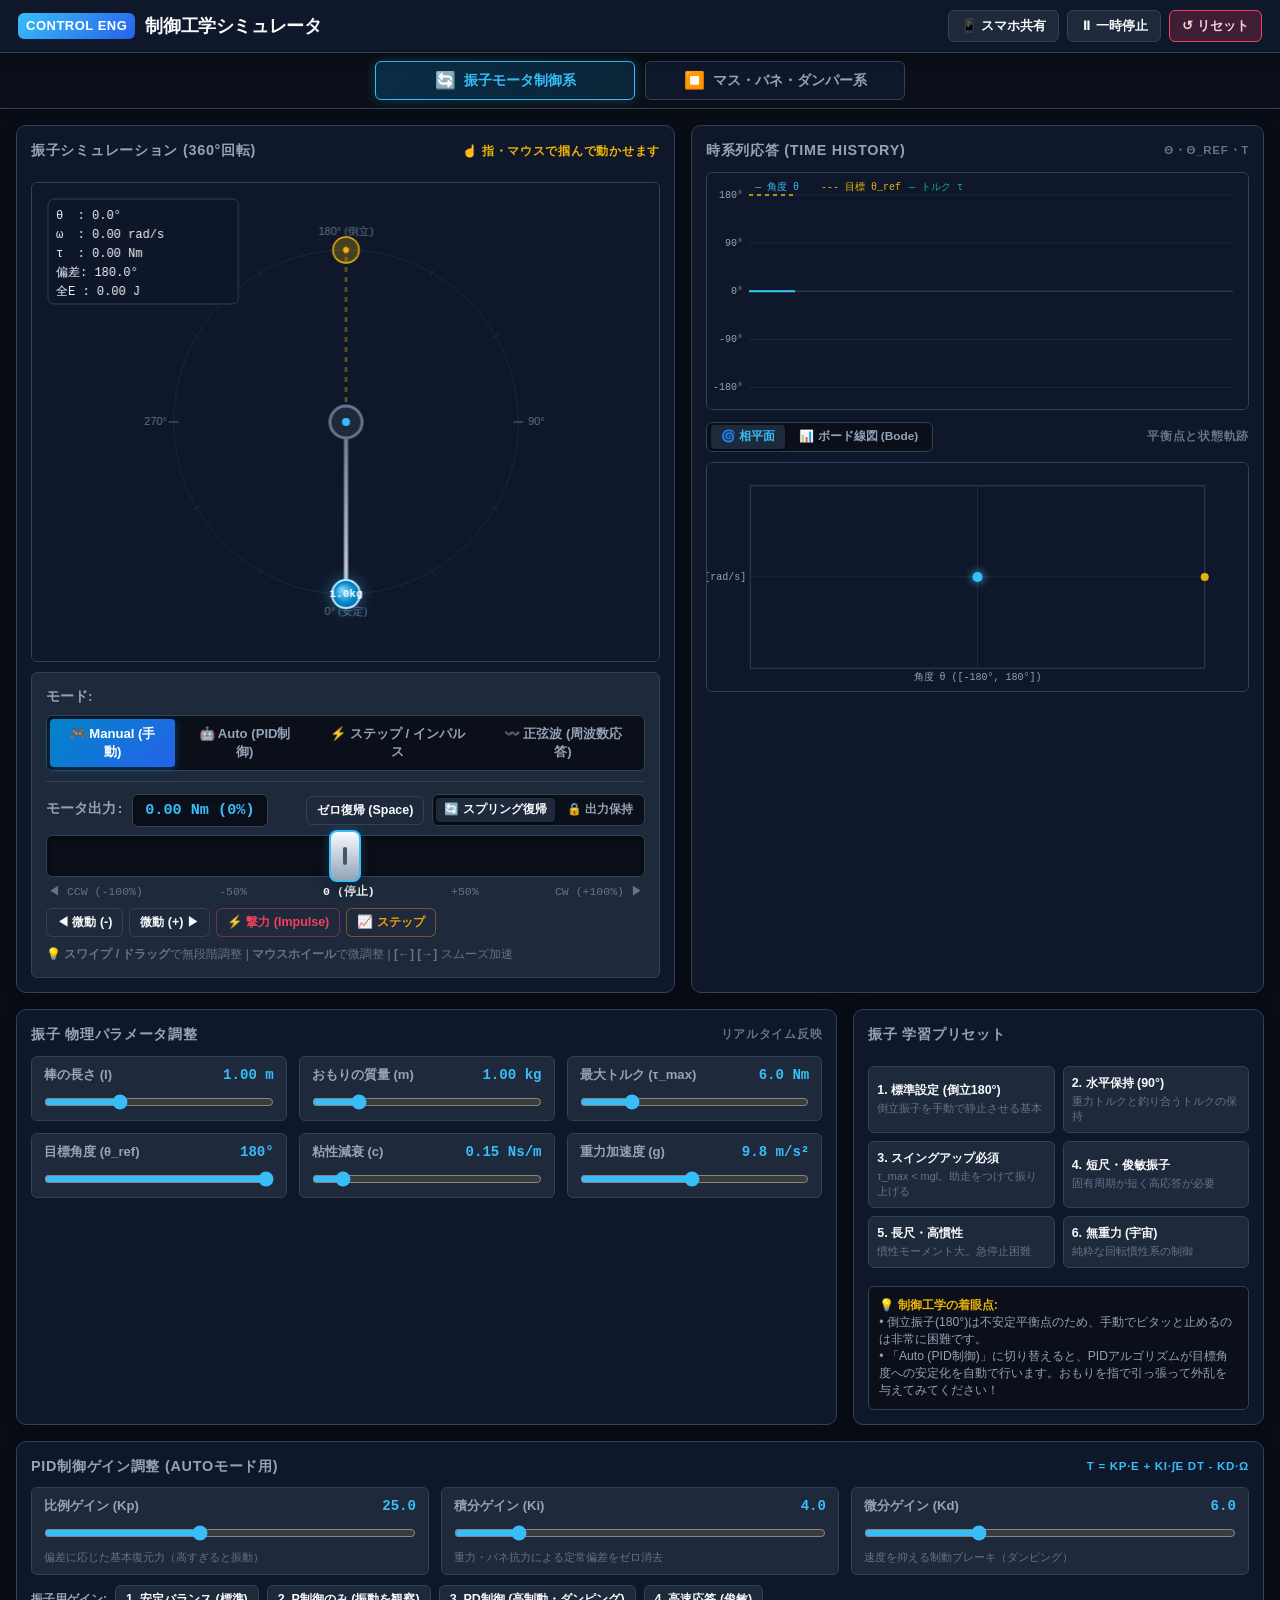
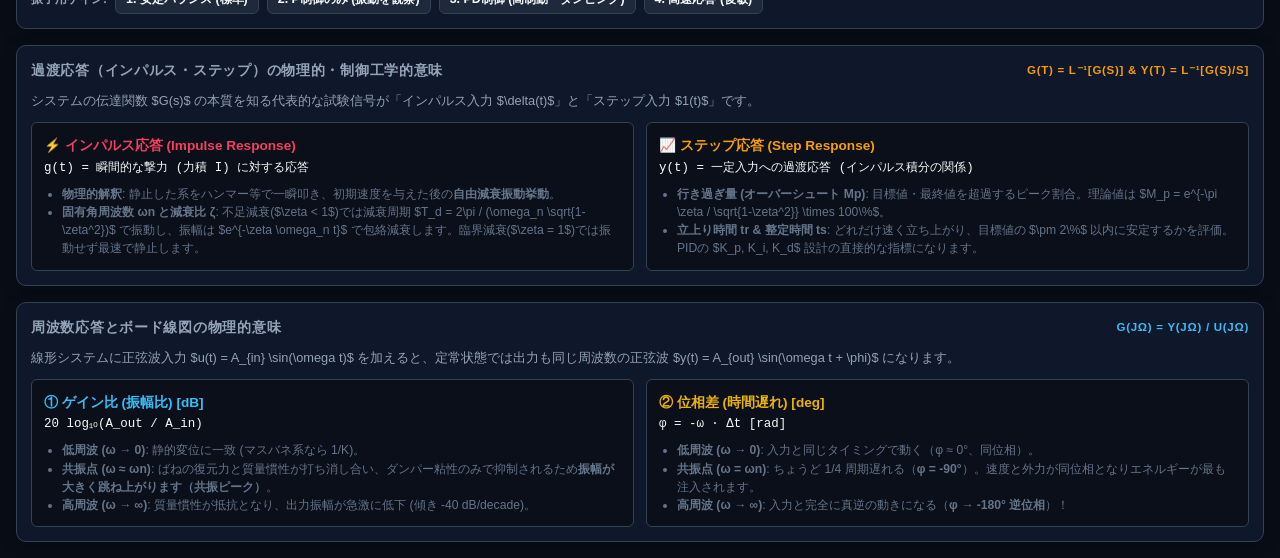
==== commit db3a16a7: "Add interactive Nyquist / vector locus plot below the Bode plot" ====
--- a/standalone.html
+++ b/standalone.html
@@ -617,7 +617,7 @@
     overflow: hidden;
 }
 
-canvas#timeCanvas, canvas#phaseCanvas, canvas#bodeCanvas {
+canvas#timeCanvas, canvas#phaseCanvas, canvas#bodeCanvas, canvas#nyquistCanvas {
     position: absolute;
     top: 0;
     left: 0;
@@ -626,7 +626,7 @@
     display: block;
 }
 
-canvas#bodeCanvas {
+canvas#bodeCanvas, canvas#nyquistCanvas {
     cursor: crosshair;
     touch-action: none;
 }
@@ -1367,6 +1367,23 @@
                 <div class="chart-canvas-wrapper">
                     <canvas id="phaseCanvas"></canvas>
                     <canvas id="bodeCanvas" style="display: none;"></canvas>
+                </div>
+            </div>
+
+            <!-- ボード線図の下: ベクトル軌跡 (ナイキスト線図) -->
+            <div class="chart-box" id="nyquist-chart-box" style="display: none;">
+                <div class="card-title" style="display: flex; justify-content: space-between; align-items: center; flex-wrap: wrap; gap: 6px;">
+                    <span>🧭 ベクトル軌跡 (ナイキスト線図)</span>
+                    <div style="display: flex; align-items: center; gap: 6px;">
+                        <div class="chart-subtab-group" id="nyquist-type-tabs" style="display: none;">
+                            <button id="btn-nyq-matched" class="btn-subtab active" title="ボード線図と対応する閉ループ伝達関数 T(jω) のベクトル軌跡">T(jω) 閉ループ</button>
+                            <button id="btn-nyq-loop" class="btn-subtab" title="(-1, 0)臨界点と安定余裕を見る一巡伝達関数 L(jω) のナイキスト線図">L(jω) 一巡/安定余裕</button>
+                        </div>
+                        <span id="nyquist-chart-sub" style="font-size: 0.72rem; color: var(--text-muted);">G(jω) 複素平面</span>
+                    </div>
+                </div>
+                <div class="chart-canvas-wrapper">
+                    <canvas id="nyquistCanvas"></canvas>
                 </div>
             </div>
         </section>
@@ -4637,15 +4654,48 @@
 
             let phaseDeg = Math.atan2(tIm, tRe) * (180.0 / Math.PI);
             if (phaseDeg > 15.0) phaseDeg -= 360.0;
-            return { omega: w, gain, gainDb, phaseDeg };
+            return { omega: w, re: tRe, im: tIm, gain, gainDb, phaseDeg };
         } else {
-            // 開ループ G(jω) = 1 / (invRe + j*invIm)
-            const denomMag = Math.max(1e-6, Math.sqrt(invRe * invRe + invIm * invIm));
+            // 開ループ G(jω) = 1 / (invRe + j*invIm) = (invRe - j*invIm) / (invRe^2 + invIm^2)
+            const denomMagSq = Math.max(1e-12, invRe * invRe + invIm * invIm);
+            const gRe = invRe / denomMagSq;
+            const gIm = -invIm / denomMagSq;
+            const denomMag = Math.max(1e-6, Math.sqrt(denomMagSq));
             const gain = 1.0 / denomMag;
             const gainDb = Math.max(-100, Math.min(100, 20.0 * Math.log10(Math.max(1e-6, gain))));
             const phaseDeg = -Math.atan2(invIm, invRe) * (180.0 / Math.PI);
-            return { omega: w, gain, gainDb, phaseDeg };
-        }
+            return { omega: w, re: gRe, im: gIm, gain, gainDb, phaseDeg };
+        }
+    }
+
+    /**
+     * 一巡伝達関数 L(jω) = C_fb(jω) * G(jω) の計算（ナイキスト線図・安定余裕確認用）
+     */
+    static evaluateOpenLoopL(w, systemType, physics, pid) {
+        let invRe, invIm;
+        if (systemType === 'msd') {
+            invRe = physics.k - physics.m * w * w;
+            invIm = physics.d * w;
+        } else {
+            const J = physics.m * physics.l * physics.l;
+            const mgl = physics.m * physics.g * physics.l;
+            invRe = mgl - J * w * w;
+            invIm = physics.c * w;
+        }
+
+        const wSafe = Math.max(1e-4, w);
+        const cRe = pid ? pid.kp : 1.0;
+        const cIm = pid ? (pid.kd * w - pid.ki / wSafe) : 0.0;
+
+        const denMagSq = Math.max(1e-12, invRe * invRe + invIm * invIm);
+        const lRe = (cRe * invRe + cIm * invIm) / denMagSq;
+        const lIm = (cIm * invRe - cRe * invIm) / denMagSq;
+        const gain = Math.sqrt(lRe * lRe + lIm * lIm);
+        const gainDb = Math.max(-100, Math.min(100, 20.0 * Math.log10(Math.max(1e-6, gain))));
+        let phaseDeg = Math.atan2(lIm, lRe) * (180.0 / Math.PI);
+        if (phaseDeg > 15.0) phaseDeg -= 360.0;
+
+        return { omega: w, re: lRe, im: lIm, gain, gainDb, phaseDeg };
     }
 
     /**
@@ -5412,6 +5462,491 @@
             ctx.font = '9px sans-serif';
             ctx.textAlign = 'right';
             ctx.fillText('👆 グラフ押下で周波数変更', this.width - 22, gainPlotTop + 5);
+        }
+    }
+}
+
+/**
+ * nyquist-renderer.js - ベクトル軌跡（ナイキスト線図 / 複素平面プロット）のCanvas描画
+ * 1:1等方スケール・進行方向矢印・現在周波数ベクトル＆位相角扇形・実測点プロット・クリック周波数ジャンプ対応
+ */
+
+
+
+class NyquistRenderer {
+    /**
+     * @param {HTMLCanvasElement} canvas 
+     */
+    constructor(canvas) {
+        this.canvas = canvas;
+        this.ctx = canvas.getContext('2d');
+        this.dpr = window.devicePixelRatio || 1;
+
+        // 閉ループ時の描画対象: 'matched' (ボード線図と同じ T(jω)) | 'loop' (一巡伝達関数 L(jω) と (-1,0)点)
+        this.nyquistMode = 'matched';
+
+        this.colors = {
+            bg: '#0f172a',
+            grid: '#1e293b',
+            axis: '#475569',
+            text: '#94a3b8',
+            theory: '#38bdf8',
+            unitCircle: 'rgba(148, 163, 184, 0.35)',
+            critical: '#f43f5e',
+            measured: '#34d399',
+            cursor: '#eab308',
+            cursorGlow: 'rgba(234, 179, 8, 0.5)'
+        };
+
+        // 座標逆変換・クリック検索用キャッシュ
+        this.lastView = null;
+        this.lastCurvePoints = [];
+
+        this.resize();
+    }
+
+    setNyquistMode(mode) {
+        this.nyquistMode = mode;
+    }
+
+    resize() {
+        if (!this.canvas) return;
+        const rect = this.canvas.getBoundingClientRect();
+        let w = rect.width;
+        let h = rect.height;
+
+        if (w <= 0 || h <= 0) {
+            const parent = this.canvas.parentElement;
+            if (parent) {
+                const pRect = parent.getBoundingClientRect();
+                w = pRect.width || w;
+                h = pRect.height || h;
+            }
+        }
+        if (w <= 0) w = 320;
+        if (h <= 0) h = 240;
+
+        this.width = w;
+        this.height = h;
+        this.canvas.width = w * this.dpr;
+        this.canvas.height = h * this.dpr;
+        this.ctx.setTransform(this.dpr, 0, 0, this.dpr, 0, 0);
+    }
+
+    /**
+     * 複素平面の描画対象点の配列を生成 (ω: 0.05 〜 40 rad/s)
+     */
+    computeCurvePoints(analyzer, systemType, physics, pid) {
+        const isClosed = (analyzer.loopType || 'open') === 'closed';
+        const isLoopL = isClosed && this.nyquistMode === 'loop';
+
+        const N = 180;
+        const wMin = 0.05;
+        const wMax = 40.0;
+        const logMin = Math.log10(wMin);
+        const logMax = Math.log10(wMax);
+
+        const pts = [];
+        for (let i = 0; i < N; i++) {
+            const w = Math.pow(10, logMin + (i / (N - 1)) * (logMax - logMin));
+            const pt = isLoopL
+                ? BodeAnalyzer.evaluateOpenLoopL(w, systemType, physics, pid)
+                : BodeAnalyzer.evaluatePoint(w, systemType, physics, isClosed ? 'closed' : 'open', pid);
+            pts.push(pt);
+        }
+        return { pts, isClosed, isLoopL };
+    }
+
+    /**
+     * 適切な目盛りステップ幅を選択
+     */
+    pickNiceStep(span) {
+        const raw = span / 5.0;
+        const pow10 = Math.pow(10, Math.floor(Math.log10(Math.max(1e-5, raw))));
+        const norm = raw / pow10;
+        let nice = 1;
+        if (norm > 5) nice = 10;
+        else if (norm > 2) nice = 5;
+        else if (norm > 1) nice = 2;
+        return nice * pow10;
+    }
+
+    /**
+     * クリック位置に最も近い軌跡上の周波数 ω を検索
+     */
+    findNearestOmega(canvasX, canvasY) {
+        if (!this.lastView || !this.lastCurvePoints || this.lastCurvePoints.length === 0) {
+            return null;
+        }
+        const { centerRe, centerIm, pxPerUnit, plotCenterX, plotCenterY } = this.lastView;
+        const reToX = (re) => plotCenterX + (re - centerRe) * pxPerUnit;
+        const imToY = (im) => plotCenterY - (im - centerIm) * pxPerUnit;
+
+        let bestOmega = null;
+        let bestDistSq = Infinity;
+        for (const pt of this.lastCurvePoints) {
+            if (!isFinite(pt.re) || !isFinite(pt.im)) continue;
+            const px = reToX(pt.re);
+            const py = imToY(pt.im);
+            const dSq = (px - canvasX) * (px - canvasX) + (py - canvasY) * (py - canvasY);
+            if (dSq < bestDistSq) {
+                bestDistSq = dSq;
+                bestOmega = pt.omega;
+            }
+        }
+        return bestOmega;
+    }
+
+    /**
+     * ベクトル軌跡全体の描画
+     */
+    draw(analyzer, systemType, physics, pid = null) {
+        if (!this.width || this.width < 20 || !this.height || this.height < 20) {
+            this.resize();
+        }
+
+        const ctx = this.ctx;
+        const w = this.width;
+        const h = this.height;
+
+        ctx.fillStyle = this.colors.bg;
+        ctx.fillRect(0, 0, w, h);
+
+        const padLeft = 42;
+        const padRight = 14;
+        const padTop = 22;
+        const padBottom = 22;
+        const plotW = Math.max(60, w - padLeft - padRight);
+        const plotH = Math.max(60, h - padTop - padBottom);
+        const plotCenterX = padLeft + plotW * 0.5;
+        const plotCenterY = padTop + plotH * 0.5;
+
+        const { pts, isClosed, isLoopL } = this.computeCurvePoints(analyzer, systemType, physics, pid);
+        this.lastCurvePoints = pts;
+
+        const chars = BodeAnalyzer.computeSystemCharacteristics(systemType, physics, isClosed ? 'closed' : 'open', pid);
+
+        // バウンディングボックス計算（極端な発散点を除外しつつ主要範囲を確保）
+        const capRadius = isLoopL
+            ? 3.8
+            : (isClosed ? 3.5 : Math.max(0.5, chars.dcGain * 6.5));
+
+        let minRe = isLoopL ? -1.4 : (isClosed ? -0.3 : -chars.dcGain * 0.3);
+        let maxRe = isLoopL ? 0.8 : (isClosed ? 1.25 : Math.max(0.05, chars.dcGain * 1.15));
+        let minIm = isLoopL ? -2.2 : (isClosed ? -0.9 : -chars.dcGain * 1.2);
+        let maxIm = isLoopL ? 0.6 : (isClosed ? 0.35 : chars.dcGain * 0.25);
+
+        // 必ず原点 (0,0) を含める
+        minRe = Math.min(minRe, 0);
+        maxRe = Math.max(maxRe, 0);
+        minIm = Math.min(minIm, 0);
+        maxIm = Math.max(maxIm, 0);
+
+        for (const pt of pts) {
+            const mag = Math.hypot(pt.re, pt.im);
+            if (!isFinite(mag) || mag > capRadius) continue;
+            if (pt.re < minRe) minRe = pt.re;
+            if (pt.re > maxRe) maxRe = pt.re;
+            if (pt.im < minIm) minIm = pt.im;
+            if (pt.im > maxIm) maxIm = pt.im;
+        }
+
+        // 1:1 正方形スケール（アスペクト比維持）
+        const spanRe = Math.max(1e-3, (maxRe - minRe) * 1.22);
+        const spanIm = Math.max(1e-3, (maxIm - minIm) * 1.22);
+        const pxPerUnit = Math.min(plotW / spanRe, plotH / spanIm);
+        const centerRe = (minRe + maxRe) * 0.5;
+        const centerIm = (minIm + maxIm) * 0.5;
+
+        this.lastView = { centerRe, centerIm, pxPerUnit, plotCenterX, plotCenterY };
+
+        const reToX = (re) => plotCenterX + (re - centerRe) * pxPerUnit;
+        const imToY = (im) => plotCenterY - (im - centerIm) * pxPerUnit;
+
+        // クリップ領域設定
+        ctx.save();
+        ctx.beginPath();
+        ctx.rect(padLeft, padTop, plotW, plotH);
+        ctx.clip();
+
+        // 1. グリッド線と複素軸
+        const visibleReSpan = plotW / pxPerUnit;
+        const visibleImSpan = plotH / pxPerUnit;
+        const step = this.pickNiceStep(Math.max(visibleReSpan, visibleImSpan));
+
+        const reStart = Math.floor((centerRe - visibleReSpan * 0.5) / step) * step;
+        const reEnd = Math.ceil((centerRe + visibleReSpan * 0.5) / step) * step;
+        const imStart = Math.floor((centerIm - visibleImSpan * 0.5) / step) * step;
+        const imEnd = Math.ceil((centerIm + visibleImSpan * 0.5) / step) * step;
+
+        ctx.strokeStyle = this.colors.grid;
+        ctx.lineWidth = 1;
+        for (let r = reStart; r <= reEnd + step * 0.1; r += step) {
+            const x = reToX(r);
+            ctx.beginPath();
+            ctx.moveTo(x, padTop);
+            ctx.lineTo(x, padTop + plotH);
+            ctx.stroke();
+        }
+        for (let im = imStart; im <= imEnd + step * 0.1; im += step) {
+            const y = imToY(im);
+            ctx.beginPath();
+            ctx.moveTo(padLeft, y);
+            ctx.lineTo(padLeft + plotW, y);
+            ctx.stroke();
+        }
+
+        const ox = reToX(0);
+        const oy = imToY(0);
+
+        // 原点を通る実軸 (Im=0) と虚軸 (Re=0)
+        ctx.strokeStyle = this.colors.axis;
+        ctx.lineWidth = 1.4;
+        ctx.beginPath();
+        ctx.moveTo(padLeft, oy);
+        ctx.lineTo(padLeft + plotW, oy);
+        ctx.moveTo(ox, padTop);
+        ctx.lineTo(ox, padTop + plotH);
+        ctx.stroke();
+
+        // 2. 単位円や基準点（閉ループ T / 一巡 L）
+        if (isClosed) {
+            ctx.strokeStyle = this.colors.unitCircle;
+            ctx.lineWidth = 1.1;
+            ctx.setLineDash([4, 4]);
+            ctx.beginPath();
+            ctx.arc(ox, oy, 1.0 * pxPerUnit, 0, Math.PI * 2);
+            ctx.stroke();
+            ctx.setLineDash([]);
+
+            if (isLoopL) {
+                // (-1, j0) ナイキスト臨界点
+                const cxCrit = reToX(-1.0);
+                const cyCrit = imToY(0.0);
+                ctx.strokeStyle = this.colors.critical;
+                ctx.lineWidth = 2.2;
+                const s = 5;
+                ctx.beginPath();
+                ctx.moveTo(cxCrit - s, cyCrit - s);
+                ctx.lineTo(cxCrit + s, cyCrit + s);
+                ctx.moveTo(cxCrit + s, cyCrit - s);
+                ctx.lineTo(cxCrit - s, cyCrit + s);
+                ctx.stroke();
+
+                ctx.fillStyle = '#fda4af';
+                ctx.font = 'bold 9px monospace';
+                ctx.textAlign = 'center';
+                ctx.fillText('(-1, 0) 臨界点', cxCrit, cyCrit - 9);
+            } else {
+                // T(j0) = (1, 0) 理想追従点
+                const cxIdeal = reToX(1.0);
+                const cyIdeal = imToY(0.0);
+                ctx.fillStyle = '#10b981';
+                ctx.beginPath();
+                ctx.arc(cxIdeal, cyIdeal, 3.5, 0, Math.PI * 2);
+                ctx.fill();
+                ctx.font = '9px monospace';
+                ctx.textAlign = 'right';
+                ctx.fillText('理想(1,0)', cxIdeal - 5, cyIdeal - 6);
+            }
+        } else {
+            // 開ループ: DCゲイン点 (1/K, 0)
+            const cxDc = reToX(chars.dcGain);
+            const cyDc = imToY(0);
+            ctx.fillStyle = '#10b981';
+            ctx.beginPath();
+            ctx.arc(cxDc, cyDc, 3.2, 0, Math.PI * 2);
+            ctx.fill();
+            ctx.font = '9px monospace';
+            ctx.textAlign = 'center';
+            ctx.fillText('ω=0', cxDc, cyDc - 7);
+        }
+
+        // 3. 理論ベクトル軌跡の描画
+        ctx.strokeStyle = this.colors.theory;
+        ctx.lineWidth = 2.0;
+        ctx.beginPath();
+        let started = false;
+        for (const pt of pts) {
+            if (!isFinite(pt.re) || !isFinite(pt.im)) continue;
+            const px = reToX(pt.re);
+            const py = imToY(pt.im);
+            if (!started) {
+                ctx.moveTo(px, py);
+                started = true;
+            } else {
+                ctx.lineTo(px, py);
+            }
+        }
+        ctx.stroke();
+
+        // 軌跡上の進行方向矢印 (ω 増加方向)
+        const arrowIndices = [Math.floor(pts.length * 0.35), Math.floor(pts.length * 0.55), Math.floor(pts.length * 0.72)];
+        ctx.fillStyle = '#7dd3fc';
+        for (const idx of arrowIndices) {
+            if (idx > 0 && idx < pts.length - 1) {
+                const p1 = pts[idx - 1];
+                const p2 = pts[idx + 1];
+                const x1 = reToX(p1.re);
+                const y1 = imToY(p1.im);
+                const x2 = reToX(p2.re);
+                const y2 = imToY(p2.im);
+                const segLen = Math.hypot(x2 - x1, y2 - y1);
+                if (segLen > 3 && x2 >= padLeft && x2 <= padLeft + plotW && y2 >= padTop && y2 <= padTop + plotH) {
+                    const ang = Math.atan2(y2 - y1, x2 - x1);
+                    const sz = 5.5;
+                    ctx.beginPath();
+                    ctx.moveTo(x2, y2);
+                    ctx.lineTo(x2 - sz * Math.cos(ang - 0.45), y2 - sz * Math.sin(ang - 0.45));
+                    ctx.lineTo(x2 - sz * Math.cos(ang + 0.45), y2 - sz * Math.sin(ang + 0.45));
+                    ctx.closePath();
+                    ctx.fill();
+                }
+            }
+        }
+
+        // 固有角周波数 ωn (開ループ時) のマーカー
+        if (!isClosed && isFinite(chars.wn)) {
+            const wnPt = BodeAnalyzer.evaluatePoint(chars.wn, systemType, physics, 'open', null);
+            const wx = reToX(wnPt.re);
+            const wy = imToY(wnPt.im);
+            if (wy >= padTop && wy <= padTop + plotH) {
+                ctx.fillStyle = '#38bdf8';
+                ctx.beginPath();
+                ctx.arc(wx, wy, 4, 0, Math.PI * 2);
+                ctx.fill();
+                ctx.font = '9px monospace';
+                ctx.textAlign = 'left';
+                ctx.fillText(`ωn (-90°)`, wx + 6, wy + 3);
+            }
+        }
+
+        // 4. 実測プロット点の描画 (matched モード時)
+        if (!isLoopL && analyzer.measurements && analyzer.measurements.length > 0) {
+            ctx.fillStyle = this.colors.measured;
+            for (const mPt of analyzer.measurements) {
+                const mag = Math.pow(10, mPt.gainDb / 20.0);
+                const rad = (mPt.phaseDeg * Math.PI) / 180.0;
+                const re = mag * Math.cos(rad);
+                const im = mag * Math.sin(rad);
+                const mx = reToX(re);
+                const my = imToY(im);
+                ctx.beginPath();
+                ctx.arc(mx, my, 3.5, 0, Math.PI * 2);
+                ctx.fill();
+            }
+        }
+
+        // 5. 現在周波数 ω の位置ベクトル矢印（原点 -> G(jω)）と位相差扇形
+        const curPt = isLoopL
+            ? BodeAnalyzer.evaluateOpenLoopL(analyzer.omega, systemType, physics, pid)
+            : BodeAnalyzer.evaluatePoint(analyzer.omega, systemType, physics, isClosed ? 'closed' : 'open', pid);
+
+        if (isFinite(curPt.re) && isFinite(curPt.im)) {
+            const cxCur = reToX(curPt.re);
+            const cyCur = imToY(curPt.im);
+            const vecLen = Math.hypot(cxCur - ox, cyCur - oy);
+
+            // 位相差 φ の扇形アーク (実軸正方向 0° 〜 φ)
+            if (vecLen > 12 && Math.abs(curPt.phaseDeg) > 1.0) {
+                const arcR = Math.min(28, vecLen * 0.45);
+                const phiRad = (curPt.phaseDeg * Math.PI) / 180.0;
+                ctx.fillStyle = 'rgba(234, 179, 8, 0.18)';
+                ctx.beginPath();
+                ctx.moveTo(ox, oy);
+                ctx.arc(ox, oy, arcR, 0, -phiRad, phiRad > 0);
+                ctx.closePath();
+                ctx.fill();
+            }
+
+            // 原点からの位置ベクトル矢印（黄色）
+            ctx.strokeStyle = this.colors.cursor;
+            ctx.fillStyle = this.colors.cursor;
+            ctx.lineWidth = 2.4;
+            ctx.shadowColor = this.colors.cursorGlow;
+            ctx.shadowBlur = 8;
+
+            ctx.beginPath();
+            ctx.moveTo(ox, oy);
+            ctx.lineTo(cxCur, cyCur);
+            ctx.stroke();
+
+            if (vecLen > 8) {
+                const ang = Math.atan2(cyCur - oy, cxCur - ox);
+                const head = 8;
+                ctx.beginPath();
+                ctx.moveTo(cxCur, cyCur);
+                ctx.lineTo(cxCur - head * Math.cos(ang - 0.38), cyCur - head * Math.sin(ang - 0.38));
+                ctx.lineTo(cxCur - head * Math.cos(ang + 0.38), cyCur - head * Math.sin(ang + 0.38));
+                ctx.closePath();
+                ctx.fill();
+            }
+
+            // 現在の先端ドット
+            ctx.fillStyle = '#fef08a';
+            ctx.beginPath();
+            ctx.arc(cxCur, cyCur, 4.5, 0, Math.PI * 2);
+            ctx.fill();
+            ctx.shadowBlur = 0;
+        }
+
+        // クリップ解除して枠線と軸ラベル描画
+        ctx.restore();
+
+        ctx.strokeStyle = '#334155';
+        ctx.lineWidth = 1;
+        ctx.strokeRect(padLeft, padTop, plotW, plotH);
+
+        // 目盛り数値 (実軸左右と虚軸上下の代表値)
+        ctx.fillStyle = this.colors.text;
+        ctx.font = '9px monospace';
+        ctx.textAlign = 'center';
+        ctx.textBaseline = 'top';
+        for (let r = reStart; r <= reEnd + step * 0.1; r += step) {
+            const x = reToX(r);
+            if (x >= padLeft + 12 && x <= padLeft + plotW - 12) {
+                ctx.fillText(Math.abs(r) < 1e-6 ? '0' : r.toFixed(step < 0.1 ? 2 : 1), x, padTop + plotH + 4);
+            }
+        }
+
+        ctx.textAlign = 'right';
+        ctx.textBaseline = 'middle';
+        for (let im = imStart; im <= imEnd + step * 0.1; im += step) {
+            const y = imToY(im);
+            if (y >= padTop + 8 && y <= padTop + plotH - 8) {
+                ctx.fillText(Math.abs(im) < 1e-6 ? '0' : im.toFixed(step < 0.1 ? 2 : 1), padLeft - 4, y);
+            }
+        }
+
+        // 軸名
+        ctx.fillStyle = '#cbd5e1';
+        ctx.font = '9px sans-serif';
+        ctx.textAlign = 'right';
+        ctx.textBaseline = 'top';
+        ctx.fillText('Re (実部)', padLeft + plotW, padTop + plotH + 4);
+        ctx.textAlign = 'left';
+        ctx.fillText('Im (虚部)', padLeft + 4, padTop - 13);
+
+        // 凡例 & 右上数値HUD
+        ctx.fillStyle = '#eab308';
+        ctx.font = 'bold 9px monospace';
+        ctx.textAlign = 'right';
+        ctx.textBaseline = 'top';
+        const sym = isLoopL ? 'L' : (isClosed ? 'T' : 'G');
+        if (w < 420) {
+            ctx.fillText(
+                `${sym}(j${analyzer.omega.toFixed(2)}): |${curPt.gain.toFixed(3)}| ∠${curPt.phaseDeg.toFixed(0)}°`,
+                padLeft + plotW,
+                padTop - 13
+            );
+        } else {
+            const reSign = curPt.re >= 0 ? '+' : '';
+            const imSign = curPt.im >= 0 ? '+' : '-';
+            ctx.fillText(
+                `${sym}(j${analyzer.omega.toFixed(2)}) = ${reSign}${curPt.re.toFixed(3)} ${imSign} j${Math.abs(curPt.im).toFixed(3)} | |${sym}|=${curPt.gain.toFixed(3)} ∠${curPt.phaseDeg.toFixed(0)}°`,
+                padLeft + plotW,
+                padTop - 13
+            );
         }
     }
 }
@@ -5812,6 +6347,7 @@
 
 
 
+
 class ControlApp {
     constructor() {
         // 現在アクティブなシステム ('pendulum' | 'msd')
@@ -5841,11 +6377,13 @@
         this.timeCanvas = document.getElementById('timeCanvas');
         this.phaseCanvas = document.getElementById('phaseCanvas');
         this.bodeCanvas = document.getElementById('bodeCanvas');
+        this.nyquistCanvas = document.getElementById('nyquistCanvas');
 
         this.renderer = new PendulumRenderer(this.simCanvas);
         this.msdRenderer = new MassSpringDamperRenderer(this.simCanvas);
         this.charts = new ControlCharts(this.timeCanvas, this.phaseCanvas);
         this.bodeRenderer = new BodeRenderer(this.bodeCanvas);
+        this.nyquistRenderer = new NyquistRenderer(this.nyquistCanvas);
 
         // 操作状態
         this.isPaused = false;
@@ -5912,6 +6450,7 @@
         this.initSliderEvents();
         this.initDragEvents();
         this.initBodeCanvasEvents();
+        this.initNyquistCanvasEvents();
         this.initMobileTabs();
         this.initShareModal();
         this.updateParamUIFromPhysics();
@@ -6060,6 +6599,13 @@
         this.btnChartBode = document.getElementById('btn-chart-bode');
         this.secondaryChartSub = document.getElementById('secondary-chart-sub');
 
+        // ベクトル軌跡（ナイキスト線図）DOM
+        this.nyquistChartBox = document.getElementById('nyquist-chart-box');
+        this.nyquistTypeTabs = document.getElementById('nyquist-type-tabs');
+        this.btnNyqMatched = document.getElementById('btn-nyq-matched');
+        this.btnNyqLoop = document.getElementById('btn-nyq-loop');
+        this.nyquistChartSub = document.getElementById('nyquist-chart-sub');
+
         // スライダー関連DOM
         this.sliderArea = document.getElementById('torque-slider-area');
         this.sliderTrack = document.getElementById('torque-slider-track');
@@ -6142,6 +6688,24 @@
         }
         if (this.btnChartBode) {
             this.btnChartBode.addEventListener('click', () => this.setSecondaryChart('bode'));
+        }
+
+        // ベクトル軌跡表示モード切替 (閉ループ時: T(jω) ⇔ L(jω)一巡)
+        if (this.btnNyqMatched) {
+            this.btnNyqMatched.addEventListener('click', () => {
+                this.nyquistRenderer.setNyquistMode('matched');
+                this.btnNyqMatched.classList.add('active');
+                if (this.btnNyqLoop) this.btnNyqLoop.classList.remove('active');
+                this.updateBodeUI();
+            });
+        }
+        if (this.btnNyqLoop) {
+            this.btnNyqLoop.addEventListener('click', () => {
+                this.nyquistRenderer.setNyquistMode('loop');
+                this.btnNyqLoop.classList.add('active');
+                if (this.btnNyqMatched) this.btnNyqMatched.classList.remove('active');
+                this.updateBodeUI();
+            });
         }
 
         // 正弦波周波数スライダー
@@ -6770,6 +7334,7 @@
 
         if (this.phaseCanvas) this.phaseCanvas.style.display = type === 'phase' ? 'block' : 'none';
         if (this.bodeCanvas) this.bodeCanvas.style.display = type === 'bode' ? 'block' : 'none';
+        if (this.nyquistChartBox) this.nyquistChartBox.style.display = type === 'bode' ? 'flex' : 'none';
 
         if (this.secondaryChartSub) {
             this.secondaryChartSub.textContent = type === 'phase' ? '平衡点と状態軌跡' : '周波数応答 (ゲイン & 位相)';
@@ -6842,6 +7407,71 @@
             this.bodeInsightDesc.textContent = insight.description;
             this.bodeInsightBox.className = `bode-insight-box region-${insight.region}`;
         }
+
+        // ベクトル軌跡のサブUI同期
+        if (this.nyquistTypeTabs) {
+            this.nyquistTypeTabs.style.display = isClosed ? 'flex' : 'none';
+        }
+        if (this.nyquistChartSub && this.nyquistRenderer) {
+            if (!isClosed) {
+                this.nyquistChartSub.textContent = 'G(jω) 複素平面';
+            } else {
+                this.nyquistChartSub.textContent = this.nyquistRenderer.nyquistMode === 'loop'
+                    ? 'L(jω) 一巡安定余裕'
+                    : 'T(jω) 閉ループ複素平面';
+            }
+        }
+    }
+
+    initNyquistCanvasEvents() {
+        const canvas = this.nyquistCanvas;
+        if (!canvas) return;
+
+        let isNyquistDragging = false;
+
+        const updateOmegaFromPoint = (clientX, clientY) => {
+            const rect = canvas.getBoundingClientRect();
+            const cx = clientX - rect.left;
+            const cy = clientY - rect.top;
+            const w = this.nyquistRenderer.findNearestOmega(cx, cy);
+            if (w !== null) {
+                const clampedW = Math.max(0.2, Math.min(25.0, w));
+                this.bodeAnalyzer.stopSweep();
+                this.bodeAnalyzer.setOmega(clampedW);
+                if (this.paramBodeOmega) this.paramBodeOmega.value = clampedW.toFixed(2);
+                this.updateBodeUI();
+            }
+        };
+
+        canvas.addEventListener('mousedown', (e) => {
+            isNyquistDragging = true;
+            updateOmegaFromPoint(e.clientX, e.clientY);
+        });
+        window.addEventListener('mousemove', (e) => {
+            if (!isNyquistDragging) return;
+            updateOmegaFromPoint(e.clientX, e.clientY);
+        });
+        window.addEventListener('mouseup', () => {
+            isNyquistDragging = false;
+        });
+
+        canvas.addEventListener('touchstart', (e) => {
+            isNyquistDragging = true;
+            if (e.touches && e.touches[0]) {
+                updateOmegaFromPoint(e.touches[0].clientX, e.touches[0].clientY);
+            }
+            if (e.cancelable) e.preventDefault();
+        }, { passive: false });
+        window.addEventListener('touchmove', (e) => {
+            if (!isNyquistDragging) return;
+            if (e.touches && e.touches[0]) {
+                updateOmegaFromPoint(e.touches[0].clientX, e.touches[0].clientY);
+            }
+            if (e.cancelable) e.preventDefault();
+        }, { passive: false });
+        window.addEventListener('touchend', () => {
+            isNyquistDragging = false;
+        });
     }
 
     initBodeCanvasEvents() {
@@ -7149,6 +7779,7 @@
         if (this.msdRenderer) this.msdRenderer.resize();
         if (this.charts) this.charts.resize();
         if (this.bodeRenderer) this.bodeRenderer.resize();
+        if (this.nyquistRenderer) this.nyquistRenderer.resize();
     }
 
     handleKeyDown(e) {
@@ -7558,6 +8189,9 @@
 
             if (this.activeSecondaryChart === 'bode') {
                 this.bodeRenderer.draw(this.bodeAnalyzer, this.activeSystem, this.currentPhysics, this.currentPID);
+                if (this.nyquistRenderer) {
+                    this.nyquistRenderer.draw(this.bodeAnalyzer, this.activeSystem, this.currentPhysics, this.currentPID);
+                }
             }
         } catch (err) {
             console.error('Animation loop error:', err);
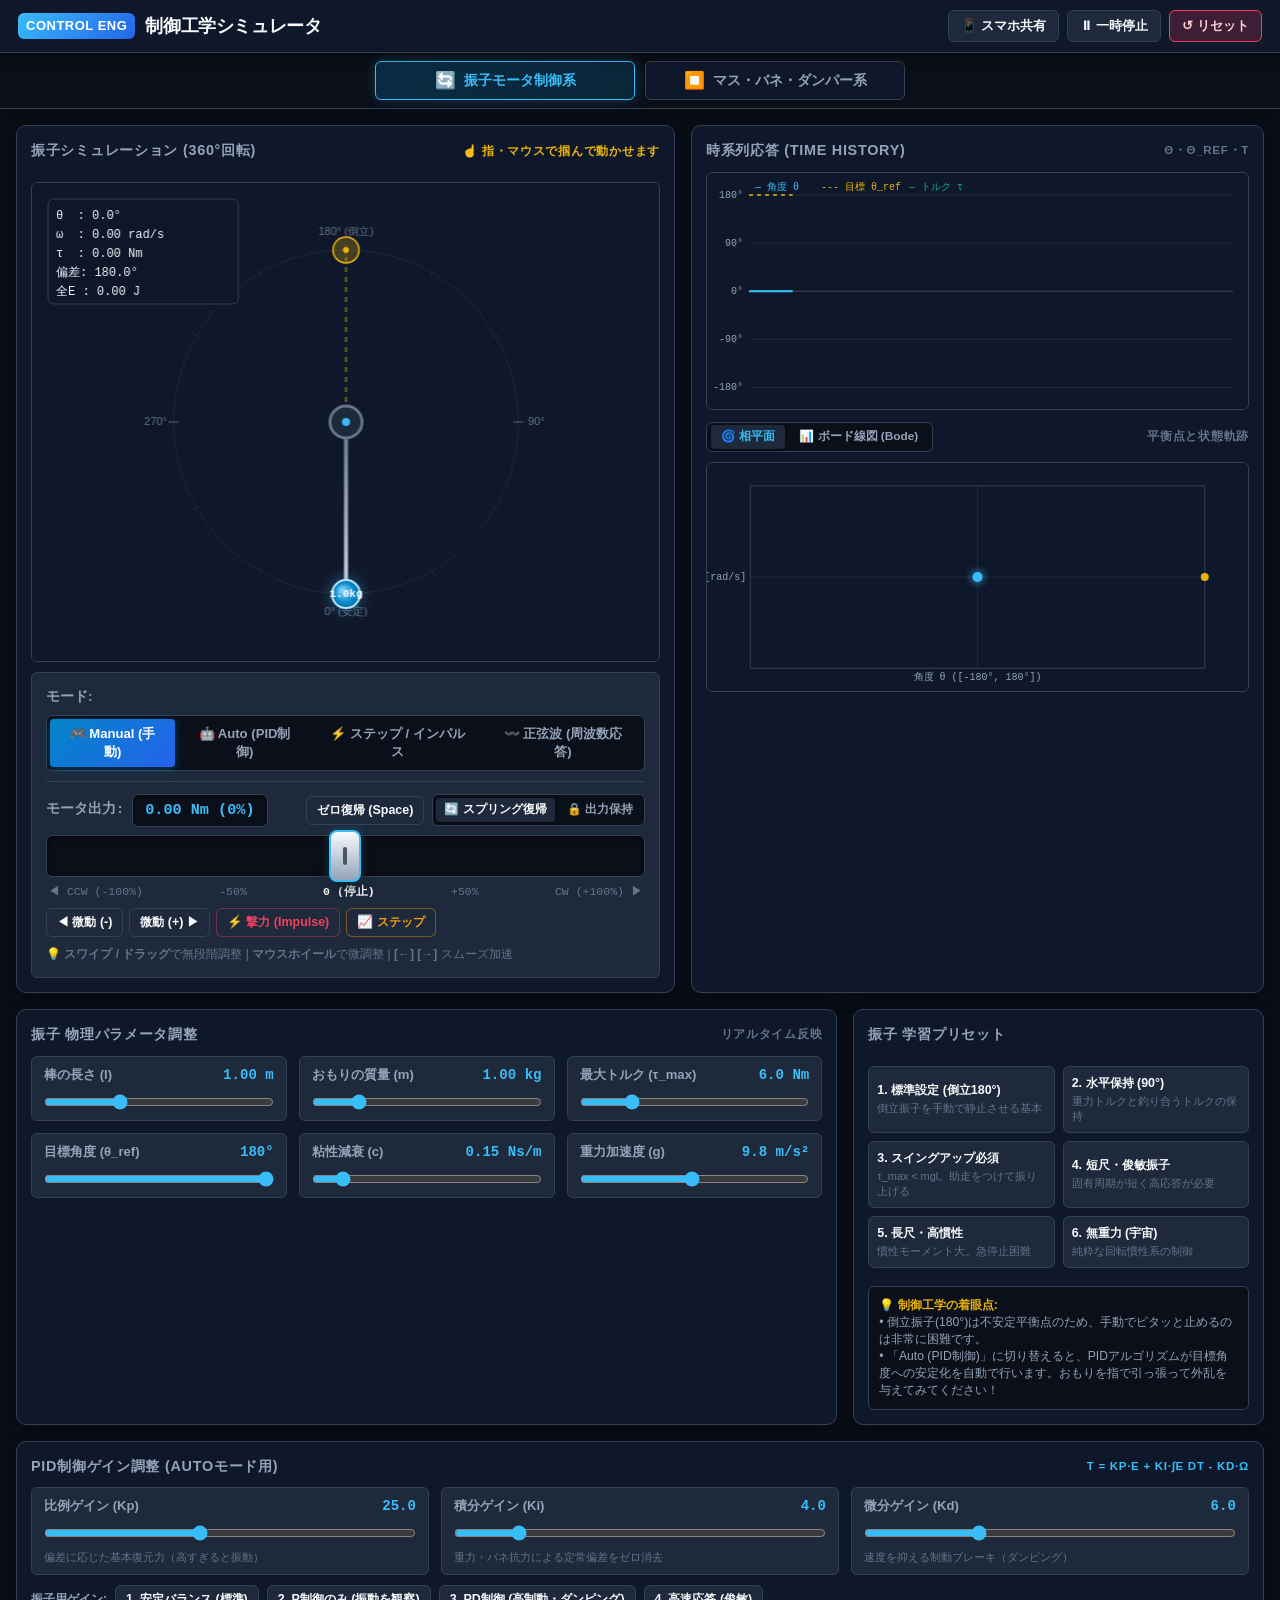
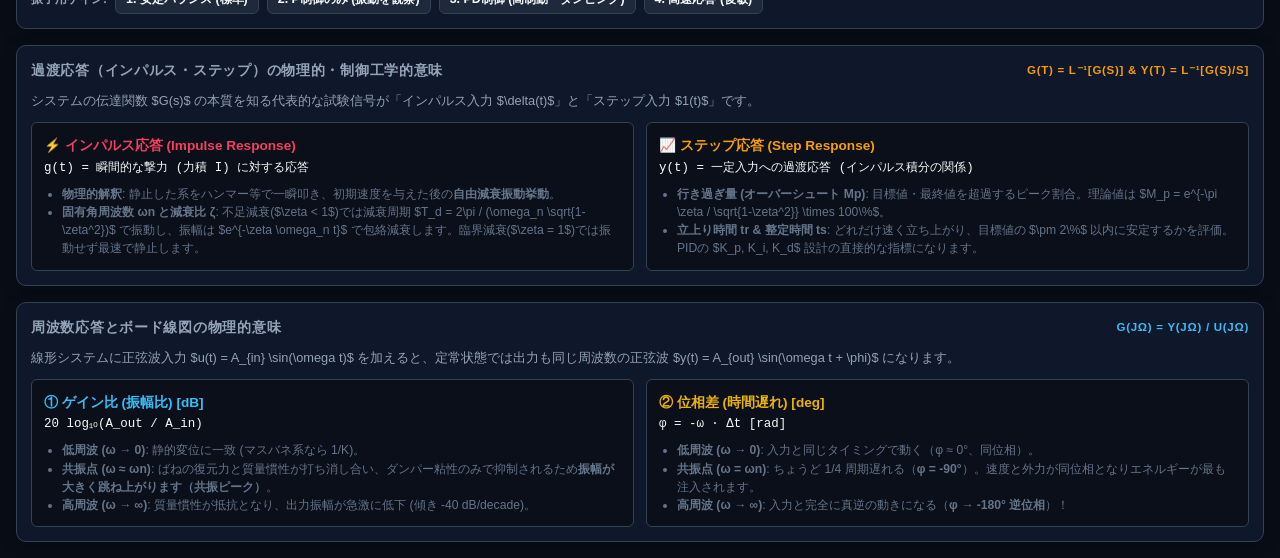
==== commit c872bbe1: "Add DC gain normalized (0 dB reference) display option for Bode and Nyquist plots" ====
--- a/standalone.html
+++ b/standalone.html
@@ -1331,6 +1331,9 @@
                         </button>
                         <button id="btn-bode-toggle-guide" class="btn btn-toggle active" title="ボード線図上の領域色分けと漸近線ガイドの表示切替">
                             📖 ガイド ON
+                        </button>
+                        <button id="btn-bode-toggle-dc-norm" class="btn btn-toggle" title="開ループ時に静的DCゲイン(1/K)で割って、低周波 ω→0 を 0 dB に揃えて表示します（教科書基準）">
+                            ⚖️ DC正規化 (0dB基準) OFF
                         </button>
                         <button id="btn-bode-clear" class="btn btn-danger" title="ボード線図の測定プロットを消去します">
                             ↺ プロット消去
@@ -3557,9 +3560,11 @@
             ctx.fillText(isClosedBode ? '--- 目標正弦波 r(t)' : '--- 正弦波入力 u(t)', padLeft + 80, padTop - 8);
 
             if (bodeAnalyzer.currentAmpOut > 0.001 && !showPhasor) {
-                const ampRatio = Math.pow(10, bodeAnalyzer.currentGainDb / 20.0);
+                const offsetDb = bodeAnalyzer.getDisplayGainOffsetDb ? bodeAnalyzer.getDisplayGainOffsetDb(this.systemMode, physics) : 0.0;
+                const dispGainDb = bodeAnalyzer.currentGainDb + offsetDb;
+                const ampRatio = Math.pow(10, dispGainDb / 20.0);
                 ctx.fillStyle = '#eab308';
-                ctx.fillText(`×${ampRatio.toFixed(2)} (${bodeAnalyzer.currentGainDb.toFixed(1)}dB) φ=${bodeAnalyzer.currentPhaseDeg.toFixed(0)}°`, padLeft + 195, padTop - 8);
+                ctx.fillText(`×${ampRatio.toFixed(2)} (${dispGainDb.toFixed(1)}dB) φ=${bodeAnalyzer.currentPhaseDeg.toFixed(0)}°`, padLeft + 195, padTop - 8);
             }
         } else if (isTransient) {
             // 過渡応答モードの凡例
@@ -3692,7 +3697,7 @@
 
             // 4. 正弦波モード時の振幅ガイド＆位相差 Δt アノテーション
             if (isBode) {
-                this.drawBodeAnnotations(ctx, padLeft, plotW, plotH, padTop, zeroY, isPendulum, bodeAnalyzer, idxToX, valToY, isClosedBode);
+                this.drawBodeAnnotations(ctx, padLeft, plotW, plotH, padTop, zeroY, isPendulum, bodeAnalyzer, idxToX, valToY, isClosedBode, physics);
             }
 
             // 5. 過渡応答モード時のアノテーション
@@ -3843,7 +3848,7 @@
     /**
      * 正弦波モードにおける振幅比と位相遅れ Δt の図解アノテーション描画
      */
-    drawBodeAnnotations(ctx, padLeft, plotW, plotH, padTop, zeroY, isPendulum, bodeAnalyzer, idxToX, valToY, isClosedBode) {
+    drawBodeAnnotations(ctx, padLeft, plotW, plotH, padTop, zeroY, isPendulum, bodeAnalyzer, idxToX, valToY, isClosedBode, physics = null) {
         ctx.save();
 
         // 1. 出力ピーク値の水平ガイドライン
@@ -3877,8 +3882,10 @@
             ctx.textAlign = 'right';
             const unit = isPendulum ? '°' : 'm';
             const ampStr = isPendulum ? (ampOut * 180 / Math.PI).toFixed(1) : ampOut.toFixed(3);
-            const ampRatio = Math.pow(10, bodeAnalyzer.currentGainDb / 20.0);
-            const ratioLabel = isClosedBode ? ` (倍率 ×${ampRatio.toFixed(2)})` : '';
+            const offsetDb = (bodeAnalyzer.getDisplayGainOffsetDb && physics) ? bodeAnalyzer.getDisplayGainOffsetDb(this.systemMode, physics) : 0.0;
+            const isDcNorm = (bodeAnalyzer.isDcNormalizedActive && physics) ? bodeAnalyzer.isDcNormalizedActive(this.systemMode, physics) : false;
+            const ampRatio = Math.pow(10, (bodeAnalyzer.currentGainDb + offsetDb) / 20.0);
+            const ratioLabel = (isClosedBode || isDcNorm) ? ` (倍率 ×${ampRatio.toFixed(2)})` : '';
             ctx.fillText(`+Aout: ${ampStr}${unit}${ratioLabel}`, padLeft + plotW - 4, Math.max(padTop + 10, yTop - 4));
         }
 
@@ -4377,6 +4384,9 @@
         // 制御ループ種別 ('open': 外力加振開ループ | 'closed': PID目標追従閉ループ)
         this.loopType = 'open';
 
+        // 開ループ時の DCゲイン正規化表示フラグ (G(j0)=0dB 基準で表示するか)
+        this.normalizeDcGain = false;
+
         // リアルタイム直交検波（Fourier相関法による振幅・位相推定）
         this.sampleBuffer = [];    // { t, u, y } のリングバッファ
         this.fourierBuffer = [];
@@ -4416,6 +4426,38 @@
             this.clearMeasurements();
             this.resetBuffers();
         }
+    }
+
+    /**
+     * 開ループ時の DCゲイン正規化表示の切り替え (true で G(j0) を 0 dB に揃えて表示)
+     */
+    setNormalizeDcGain(enabled) {
+        this.normalizeDcGain = !!enabled;
+    }
+
+    /**
+     * 現在 DCゲイン正規化表示が有効かつ物理的に定義可能かどうか
+     */
+    isDcNormalizedActive(systemType, physics) {
+        if (!this.normalizeDcGain || this.loopType !== 'open' || !physics) {
+            return false;
+        }
+        if (systemType === 'msd') {
+            return (physics.k ?? 0) > 1e-4;
+        }
+        // pendulum: 復元トルク係数 m*g*l が正のときのみ静的DCゲインが有限に定義される
+        return ((physics.m ?? 0) * (physics.g ?? 0) * (physics.l ?? 0)) > 1e-4;
+    }
+
+    /**
+     * 表示用ゲインの dB オフセットを取得 (正規化有効時は -dcGainDb、それ以外は 0)
+     */
+    getDisplayGainOffsetDb(systemType, physics) {
+        if (!this.isDcNormalizedActive(systemType, physics)) {
+            return 0.0;
+        }
+        const chars = BodeAnalyzer.computeSystemCharacteristics(systemType, physics, 'open', null);
+        return -chars.dcGainDb;
     }
 
     /**
@@ -4793,6 +4835,10 @@
         const ampRatio = Math.pow(10, gainDb / 20.0);
         const staticAmp = this.amplitude * chars.dcGain;
         const staticAmpRatio = staticAmp > 1e-5 ? (ampRatio * this.amplitude) / staticAmp : 1.0;
+        const isDcNormalized = this.isDcNormalizedActive(systemType, physics);
+        const displayOffsetDb = isDcNormalized ? -chars.dcGainDb : 0.0;
+        const displayGainDb = gainDb + displayOffsetDb;
+        const displayAmpRatio = Math.pow(10, displayGainDb / 20.0);
 
         // 周期の分数としての遅れ表現
         const absPhase = Math.abs(phaseDeg);
@@ -4860,6 +4906,10 @@
             ampRatio,
             staticAmp,
             staticAmpRatio,
+            isDcNormalized,
+            displayOffsetDb,
+            displayGainDb,
+            displayAmpRatio,
             cycleDelayLabel,
             region,
             regionLabel,
@@ -5022,6 +5072,8 @@
         const phasePlotTop = padTop + gainPlotH + gap;
 
         const loopType = analyzer.loopType || 'open';
+        const offsetDb = analyzer.getDisplayGainOffsetDb ? analyzer.getDisplayGainOffsetDb(systemType, physics) : 0.0;
+        const isNormalized = analyzer.isDcNormalizedActive ? analyzer.isDcNormalizedActive(systemType, physics) : false;
 
         // 0. 学習ガイド（3領域背景色分け）
         if (this.showGuide) {
@@ -5029,24 +5081,24 @@
         }
 
         // 1. グリッドと目盛り
-        this.drawGridsAndAxes(plotW, gainPlotTop, gainPlotH, phasePlotTop, phasePlotH, padLeft, padRight, loopType);
+        this.drawGridsAndAxes(plotW, gainPlotTop, gainPlotH, phasePlotTop, phasePlotH, padLeft, padRight, loopType, isNormalized);
 
         // 2. 学習ガイド（漸近線・共振点/帯域幅マーカー）
         if (this.showGuide) {
-            this.drawLearningOverlays(analyzer, systemType, physics, pid, padLeft, plotW, gainPlotTop, gainPlotH, phasePlotTop, phasePlotH);
+            this.drawLearningOverlays(analyzer, systemType, physics, pid, padLeft, plotW, gainPlotTop, gainPlotH, phasePlotTop, phasePlotH, offsetDb);
         }
 
         // 3. 理論曲線の描画（高解像度サンプル）
-        this.drawTheoreticalCurves(systemType, physics, loopType, pid, padLeft, plotW, gainPlotTop, gainPlotH, phasePlotTop, phasePlotH);
+        this.drawTheoreticalCurves(systemType, physics, loopType, pid, padLeft, plotW, gainPlotTop, gainPlotH, phasePlotTop, phasePlotH, offsetDb);
 
         // 4. 実測プロット点の描画
-        this.drawMeasuredPlots(analyzer.measurements, padLeft, plotW, gainPlotTop, gainPlotH, phasePlotTop, phasePlotH);
+        this.drawMeasuredPlots(analyzer.measurements, padLeft, plotW, gainPlotTop, gainPlotH, phasePlotTop, phasePlotH, offsetDb);
 
         // 5. 現在入力中の周波数カーソル＆リアルタイム点
-        this.drawCurrentCursor(analyzer, padLeft, plotW, gainPlotTop, gainPlotH, phasePlotTop, phasePlotH);
+        this.drawCurrentCursor(analyzer, padLeft, plotW, gainPlotTop, gainPlotH, phasePlotTop, phasePlotH, offsetDb);
 
         // 6. 凡例＆HUD
-        this.drawLegend(analyzer, padLeft, gainPlotTop, phasePlotTop);
+        this.drawLegend(analyzer, padLeft, gainPlotTop, phasePlotTop, isNormalized);
     }
 
     drawRegionBackgrounds(analyzer, systemType, physics, pid, padLeft, plotW, gainPlotTop, gainPlotH, phasePlotTop, phasePlotH) {
@@ -5096,7 +5148,7 @@
         ctx.restore();
     }
 
-    drawLearningOverlays(analyzer, systemType, physics, pid, padLeft, plotW, gainPlotTop, gainPlotH, phasePlotTop, phasePlotH) {
+    drawLearningOverlays(analyzer, systemType, physics, pid, padLeft, plotW, gainPlotTop, gainPlotH, phasePlotTop, phasePlotH, offsetDb = 0.0) {
         const ctx = this.ctx;
         const loopType = analyzer.loopType || 'open';
         const chars = BodeAnalyzer.computeSystemCharacteristics(systemType, physics, loopType, pid);
@@ -5106,7 +5158,8 @@
             // 1. 折れ線漸近線（DCゲイン一定 → ωnから -40dB/dec で下降）
             const wn = Math.max(this.minOmega, Math.min(this.maxOmega, chars.wn));
             const xCorner = this.omegaToX(wn, padLeft, plotW);
-            const yDc = this.gainToY(chars.dcGainDb, gainPlotTop, gainPlotH);
+            const effDcGainDb = chars.dcGainDb + offsetDb;
+            const yDc = this.gainToY(effDcGainDb, gainPlotTop, gainPlotH);
 
             ctx.strokeStyle = this.colors.asymptote;
             ctx.lineWidth = 1.4;
@@ -5115,8 +5168,8 @@
             ctx.moveTo(padLeft, yDc);
             ctx.lineTo(xCorner, yDc);
 
-            // ω_max での漸近値: dcGainDb - 40 * log10(maxOmega / wn)
-            const highGainDb = chars.dcGainDb - 40.0 * Math.log10(Math.max(1.0, this.maxOmega / wn));
+            // ω_max での漸近値: effDcGainDb - 40 * log10(maxOmega / wn)
+            const highGainDb = effDcGainDb - 40.0 * Math.log10(Math.max(1.0, this.maxOmega / wn));
             // グラフ下端との交点をクリッピングして綺麗に描く
             const xEnd = padLeft + plotW;
             const yEnd = this.gainToY(highGainDb, gainPlotTop, gainPlotH);
@@ -5211,7 +5264,7 @@
         ctx.restore();
     }
 
-    drawGridsAndAxes(plotW, gainPlotTop, gainPlotH, phasePlotTop, phasePlotH, padLeft, padRight, loopType = 'open') {
+    drawGridsAndAxes(plotW, gainPlotTop, gainPlotH, phasePlotTop, phasePlotH, padLeft, padRight, loopType = 'open', isNormalized = false) {
         const ctx = this.ctx;
         const w = this.width;
 
@@ -5245,7 +5298,7 @@
 
         gainTicks.forEach(gVal => {
             const y = this.gainToY(gVal, gainPlotTop, gainPlotH);
-            ctx.strokeStyle = gVal === 0 ? (loopType === 'closed' ? 'rgba(16, 185, 129, 0.6)' : this.colors.zeroLine) : this.colors.grid;
+            ctx.strokeStyle = gVal === 0 ? ((loopType === 'closed' || isNormalized) ? 'rgba(16, 185, 129, 0.65)' : this.colors.zeroLine) : this.colors.grid;
             ctx.lineWidth = gVal === 0 ? 1.5 : 1;
             ctx.beginPath();
             ctx.moveTo(padLeft, y);
@@ -5283,7 +5336,7 @@
         ctx.fillText('ω [rad/s]', w - padRight, phasePlotTop + phasePlotH + 5);
     }
 
-    drawTheoreticalCurves(systemType, physics, loopType, pid, padLeft, plotW, gainPlotTop, gainPlotH, phasePlotTop, phasePlotH) {
+    drawTheoreticalCurves(systemType, physics, loopType, pid, padLeft, plotW, gainPlotTop, gainPlotH, phasePlotTop, phasePlotH, offsetDb = 0.0) {
         // 対数等間隔に120点サンプリングして理論曲線を生成
         const N = 120;
         const omegaRange = [];
@@ -5308,7 +5361,7 @@
         for (let i = 0; i < theoretical.length; i++) {
             const pt = theoretical[i];
             const x = this.omegaToX(pt.omega, padLeft, plotW);
-            const y = this.gainToY(pt.gainDb, gainPlotTop, gainPlotH);
+            const y = this.gainToY(pt.gainDb + offsetDb, gainPlotTop, gainPlotH);
             if (i === 0) ctx.moveTo(x, y);
             else ctx.lineTo(x, y);
         }
@@ -5328,7 +5381,7 @@
         ctx.restore();
     }
 
-    drawMeasuredPlots(measurements, padLeft, plotW, gainPlotTop, gainPlotH, phasePlotTop, phasePlotH) {
+    drawMeasuredPlots(measurements, padLeft, plotW, gainPlotTop, gainPlotH, phasePlotTop, phasePlotH, offsetDb = 0.0) {
         if (!measurements || measurements.length === 0) return;
 
         const ctx = this.ctx;
@@ -5341,7 +5394,7 @@
         for (let i = 0; i < measurements.length; i++) {
             const pt = measurements[i];
             const x = this.omegaToX(pt.omega, padLeft, plotW);
-            const y = this.gainToY(pt.gainDb, gainPlotTop, gainPlotH);
+            const y = this.gainToY(pt.gainDb + offsetDb, gainPlotTop, gainPlotH);
             if (i === 0) ctx.moveTo(x, y);
             else ctx.lineTo(x, y);
         }
@@ -5361,7 +5414,7 @@
         // 実測データ点マーカー
         measurements.forEach(pt => {
             const x = this.omegaToX(pt.omega, padLeft, plotW);
-            const yGain = this.gainToY(pt.gainDb, gainPlotTop, gainPlotH);
+            const yGain = this.gainToY(pt.gainDb + offsetDb, gainPlotTop, gainPlotH);
             const yPhase = this.phaseToY(pt.phaseDeg, phasePlotTop, phasePlotH);
 
             // ゲイン点
@@ -5381,7 +5434,7 @@
         ctx.restore();
     }
 
-    drawCurrentCursor(analyzer, padLeft, plotW, gainPlotTop, gainPlotH, phasePlotTop, phasePlotH) {
+    drawCurrentCursor(analyzer, padLeft, plotW, gainPlotTop, gainPlotH, phasePlotTop, phasePlotH, offsetDb = 0.0) {
         const ctx = this.ctx;
         const curOmega = analyzer.omega;
         const x = this.omegaToX(curOmega, padLeft, plotW);
@@ -5402,7 +5455,7 @@
 
         // 現在の推定ゲイン・位相マーカー（光るリング）
         if (analyzer.currentAmpOut > 0.001) {
-            const curYGain = this.gainToY(analyzer.currentGainDb, gainPlotTop, gainPlotH);
+            const curYGain = this.gainToY(analyzer.currentGainDb + offsetDb, gainPlotTop, gainPlotH);
             const curYPhase = this.phaseToY(analyzer.currentPhaseDeg, phasePlotTop, phasePlotH);
 
             ctx.strokeStyle = this.colors.cursor;
@@ -5427,7 +5480,7 @@
         ctx.restore();
     }
 
-    drawLegend(analyzer, padLeft, gainPlotTop, phasePlotTop) {
+    drawLegend(analyzer, padLeft, gainPlotTop, phasePlotTop, isNormalized = false) {
         const ctx = this.ctx;
         ctx.font = '10px sans-serif';
         ctx.textBaseline = 'top';
@@ -5435,14 +5488,16 @@
         // ゲイン線図タイトル
         ctx.fillStyle = '#f8fafc';
         ctx.textAlign = 'left';
-        ctx.fillText('ゲイン線図 [dB]', padLeft + 6, gainPlotTop + 5);
+        const gainTitle = isNormalized ? 'ゲイン線図 [dB] (DC正規化)' : 'ゲイン線図 [dB]';
+        ctx.fillText(gainTitle, padLeft + 6, gainPlotTop + 5);
 
         // 凡例
+        const legendOffsetX = isNormalized ? 154 : 94;
         ctx.fillStyle = 'rgba(56, 189, 248, 0.85)';
-        ctx.fillText('-- 理論', padLeft + 94, gainPlotTop + 5);
+        ctx.fillText('-- 理論', padLeft + legendOffsetX, gainPlotTop + 5);
 
         ctx.fillStyle = '#34d399';
-        ctx.fillText('―● 実測', padLeft + 140, gainPlotTop + 5);
+        ctx.fillText('―● 実測', padLeft + legendOffsetX + 46, gainPlotTop + 5);
 
         // 位相線図タイトル
         ctx.fillStyle = '#f8fafc';
@@ -5539,6 +5594,14 @@
     computeCurvePoints(analyzer, systemType, physics, pid) {
         const isClosed = (analyzer.loopType || 'open') === 'closed';
         const isLoopL = isClosed && this.nyquistMode === 'loop';
+        const isNormalized = !isClosed && (analyzer.isDcNormalizedActive ? analyzer.isDcNormalizedActive(systemType, physics) : false);
+        let scale = 1.0;
+        let offsetDb = 0.0;
+        if (isNormalized) {
+            const chars = BodeAnalyzer.computeSystemCharacteristics(systemType, physics, 'open', null);
+            scale = 1.0 / Math.max(1e-6, chars.dcGain);
+            offsetDb = -chars.dcGainDb;
+        }
 
         const N = 180;
         const wMin = 0.05;
@@ -5552,9 +5615,20 @@
             const pt = isLoopL
                 ? BodeAnalyzer.evaluateOpenLoopL(w, systemType, physics, pid)
                 : BodeAnalyzer.evaluatePoint(w, systemType, physics, isClosed ? 'closed' : 'open', pid);
-            pts.push(pt);
-        }
-        return { pts, isClosed, isLoopL };
+            if (isNormalized) {
+                pts.push({
+                    omega: pt.omega,
+                    re: pt.re * scale,
+                    im: pt.im * scale,
+                    gain: pt.gain * scale,
+                    gainDb: pt.gainDb + offsetDb,
+                    phaseDeg: pt.phaseDeg
+                });
+            } else {
+                pts.push(pt);
+            }
+        }
+        return { pts, isClosed, isLoopL, isNormalized, scale };
     }
 
     /**
@@ -5621,20 +5695,21 @@
         const plotCenterX = padLeft + plotW * 0.5;
         const plotCenterY = padTop + plotH * 0.5;
 
-        const { pts, isClosed, isLoopL } = this.computeCurvePoints(analyzer, systemType, physics, pid);
+        const { pts, isClosed, isLoopL, isNormalized, scale } = this.computeCurvePoints(analyzer, systemType, physics, pid);
         this.lastCurvePoints = pts;
 
         const chars = BodeAnalyzer.computeSystemCharacteristics(systemType, physics, isClosed ? 'closed' : 'open', pid);
+        const effDcGain = isNormalized ? 1.0 : chars.dcGain;
 
         // バウンディングボックス計算（極端な発散点を除外しつつ主要範囲を確保）
         const capRadius = isLoopL
             ? 3.8
-            : (isClosed ? 3.5 : Math.max(0.5, chars.dcGain * 6.5));
-
-        let minRe = isLoopL ? -1.4 : (isClosed ? -0.3 : -chars.dcGain * 0.3);
-        let maxRe = isLoopL ? 0.8 : (isClosed ? 1.25 : Math.max(0.05, chars.dcGain * 1.15));
-        let minIm = isLoopL ? -2.2 : (isClosed ? -0.9 : -chars.dcGain * 1.2);
-        let maxIm = isLoopL ? 0.6 : (isClosed ? 0.35 : chars.dcGain * 0.25);
+            : (isClosed ? 3.5 : Math.max(0.5, effDcGain * 6.5));
+
+        let minRe = isLoopL ? -1.4 : (isClosed ? -0.3 : -effDcGain * 0.3);
+        let maxRe = isLoopL ? 0.8 : (isClosed ? 1.25 : Math.max(0.05, effDcGain * 1.15));
+        let minIm = isLoopL ? -2.2 : (isClosed ? -0.9 : -effDcGain * 1.2);
+        let maxIm = isLoopL ? 0.6 : (isClosed ? 0.35 : effDcGain * 0.25);
 
         // 必ず原点 (0,0) を含める
         minRe = Math.min(minRe, 0);
@@ -5709,8 +5784,8 @@
         ctx.lineTo(ox, padTop + plotH);
         ctx.stroke();
 
-        // 2. 単位円や基準点（閉ループ T / 一巡 L）
-        if (isClosed) {
+        // 2. 単位円や基準点（閉ループ T / 一巡 L / 開ループ DC正規化）
+        if (isClosed || isNormalized) {
             ctx.strokeStyle = this.colors.unitCircle;
             ctx.lineWidth = 1.1;
             ctx.setLineDash([4, 4]);
@@ -5718,7 +5793,9 @@
             ctx.arc(ox, oy, 1.0 * pxPerUnit, 0, Math.PI * 2);
             ctx.stroke();
             ctx.setLineDash([]);
-
+        }
+
+        if (isClosed) {
             if (isLoopL) {
                 // (-1, j0) ナイキスト臨界点
                 const cxCrit = reToX(-1.0);
@@ -5750,8 +5827,8 @@
                 ctx.fillText('理想(1,0)', cxIdeal - 5, cyIdeal - 6);
             }
         } else {
-            // 開ループ: DCゲイン点 (1/K, 0)
-            const cxDc = reToX(chars.dcGain);
+            // 開ループ: DCゲイン点 ((1/K, 0) または正規化時は (1, 0))
+            const cxDc = reToX(effDcGain);
             const cyDc = imToY(0);
             ctx.fillStyle = '#10b981';
             ctx.beginPath();
@@ -5759,7 +5836,7 @@
             ctx.fill();
             ctx.font = '9px monospace';
             ctx.textAlign = 'center';
-            ctx.fillText('ω=0', cxDc, cyDc - 7);
+            ctx.fillText(isNormalized ? 'ω=0 (1,0)' : 'ω=0', cxDc, cyDc - 7);
         }
 
         // 3. 理論ベクトル軌跡の描画
@@ -5808,8 +5885,8 @@
         // 固有角周波数 ωn (開ループ時) のマーカー
         if (!isClosed && isFinite(chars.wn)) {
             const wnPt = BodeAnalyzer.evaluatePoint(chars.wn, systemType, physics, 'open', null);
-            const wx = reToX(wnPt.re);
-            const wy = imToY(wnPt.im);
+            const wx = reToX(wnPt.re * scale);
+            const wy = imToY(wnPt.im * scale);
             if (wy >= padTop && wy <= padTop + plotH) {
                 ctx.fillStyle = '#38bdf8';
                 ctx.beginPath();
@@ -5825,7 +5902,7 @@
         if (!isLoopL && analyzer.measurements && analyzer.measurements.length > 0) {
             ctx.fillStyle = this.colors.measured;
             for (const mPt of analyzer.measurements) {
-                const mag = Math.pow(10, mPt.gainDb / 20.0);
+                const mag = Math.pow(10, mPt.gainDb / 20.0) * scale;
                 const rad = (mPt.phaseDeg * Math.PI) / 180.0;
                 const re = mag * Math.cos(rad);
                 const im = mag * Math.sin(rad);
@@ -5838,9 +5915,12 @@
         }
 
         // 5. 現在周波数 ω の位置ベクトル矢印（原点 -> G(jω)）と位相差扇形
-        const curPt = isLoopL
+        const rawCurPt = isLoopL
             ? BodeAnalyzer.evaluateOpenLoopL(analyzer.omega, systemType, physics, pid)
             : BodeAnalyzer.evaluatePoint(analyzer.omega, systemType, physics, isClosed ? 'closed' : 'open', pid);
+        const curPt = isNormalized
+            ? { ...rawCurPt, re: rawCurPt.re * scale, im: rawCurPt.im * scale, gain: rawCurPt.gain * scale }
+            : rawCurPt;
 
         if (isFinite(curPt.re) && isFinite(curPt.im)) {
             const cxCur = reToX(curPt.re);
@@ -5932,7 +6012,7 @@
         ctx.font = 'bold 9px monospace';
         ctx.textAlign = 'right';
         ctx.textBaseline = 'top';
-        const sym = isLoopL ? 'L' : (isClosed ? 'T' : 'G');
+        const sym = isLoopL ? 'L' : (isClosed ? 'T' : (isNormalized ? 'G/G0' : 'G'));
         if (w < 420) {
             ctx.fillText(
                 `${sym}(j${analyzer.omega.toFixed(2)}): |${curPt.gain.toFixed(3)}| ∠${curPt.phaseDeg.toFixed(0)}°`,
@@ -6587,6 +6667,7 @@
         this.btnBodeRecord = document.getElementById('btn-bode-record');
         this.btnBodeTogglePhasor = document.getElementById('btn-bode-toggle-phasor');
         this.btnBodeToggleGuide = document.getElementById('btn-bode-toggle-guide');
+        this.btnBodeToggleDcNorm = document.getElementById('btn-bode-toggle-dc-norm');
         this.btnBodeClear = document.getElementById('btn-bode-clear');
         this.bodeHudGain = document.getElementById('bode-hud-gain');
         this.bodeHudPhase = document.getElementById('bode-hud-phase');
@@ -6800,6 +6881,14 @@
                 this.bodeRenderer.showGuide = !this.bodeRenderer.showGuide;
                 this.btnBodeToggleGuide.classList.toggle('active', this.bodeRenderer.showGuide);
                 this.btnBodeToggleGuide.textContent = this.bodeRenderer.showGuide ? '📖 ガイド ON' : '📖 ガイド OFF';
+            });
+        }
+
+        // 開ループ DCゲイン正規化表示トグル
+        if (this.btnBodeToggleDcNorm) {
+            this.btnBodeToggleDcNorm.addEventListener('click', () => {
+                this.bodeAnalyzer.setNormalizeDcGain(!this.bodeAnalyzer.normalizeDcGain);
+                this.updateBodeUI();
             });
         }
 
@@ -7385,10 +7474,29 @@
             this.currentPID
         );
 
+        if (this.btnBodeToggleDcNorm) {
+            this.btnBodeToggleDcNorm.disabled = isClosed;
+            if (isClosed) {
+                this.btnBodeToggleDcNorm.classList.remove('active');
+                this.btnBodeToggleDcNorm.textContent = '⚖️ DC正規化 (閉ループ不要)';
+            } else {
+                const isDcRequested = this.bodeAnalyzer.normalizeDcGain;
+                this.btnBodeToggleDcNorm.classList.toggle('active', isDcRequested && insight.isDcNormalized);
+                if (isDcRequested && !insight.isDcNormalized) {
+                    this.btnBodeToggleDcNorm.textContent = '⚖️ DC正規化 (静的基準なし)';
+                } else {
+                    this.btnBodeToggleDcNorm.textContent = isDcRequested
+                        ? '⚖️ DC正規化 (0dB基準) ON'
+                        : '⚖️ DC正規化 (0dB基準) OFF';
+                }
+            }
+        }
+
         if (this.bodeHudGain) {
             if (this.bodeAnalyzer.currentAmpOut > 0.001) {
-                const ratio = Math.pow(10, this.bodeAnalyzer.currentGainDb / 20.0);
-                this.bodeHudGain.textContent = `ゲイン: ${this.bodeAnalyzer.currentGainDb.toFixed(1)} dB (×${ratio.toFixed(2)})`;
+                const dispDb = this.bodeAnalyzer.currentGainDb + insight.displayOffsetDb;
+                const ratio = Math.pow(10, dispDb / 20.0);
+                this.bodeHudGain.textContent = `ゲイン: ${dispDb.toFixed(1)} dB (×${ratio.toFixed(2)})`;
             } else {
                 this.bodeHudGain.textContent = 'ゲイン: -- dB';
             }
@@ -7414,7 +7522,9 @@
         }
         if (this.nyquistChartSub && this.nyquistRenderer) {
             if (!isClosed) {
-                this.nyquistChartSub.textContent = 'G(jω) 複素平面';
+                this.nyquistChartSub.textContent = insight.isDcNormalized
+                    ? 'G(jω)/G(0) 正規化複素平面'
+                    : 'G(jω) 複素平面';
             } else {
                 this.nyquistChartSub.textContent = this.nyquistRenderer.nyquistMode === 'loop'
                     ? 'L(jω) 一巡安定余裕'
